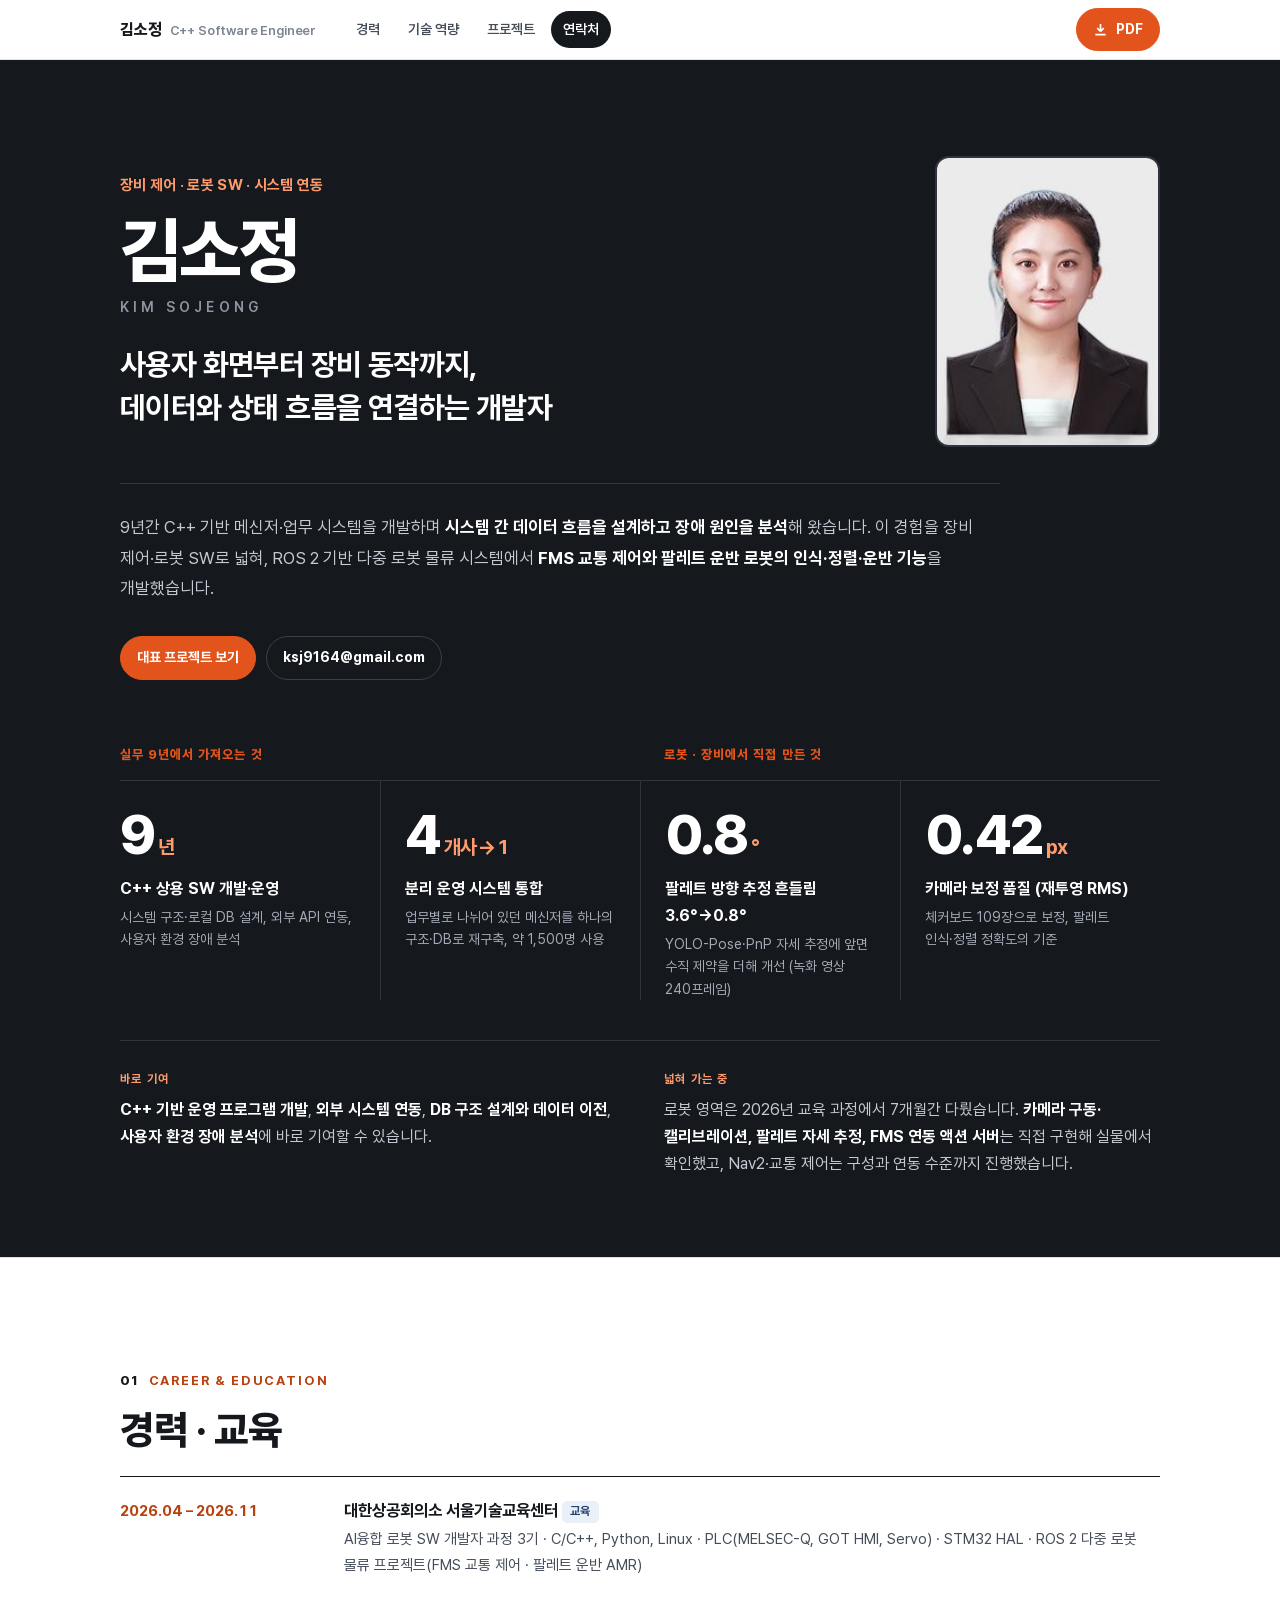
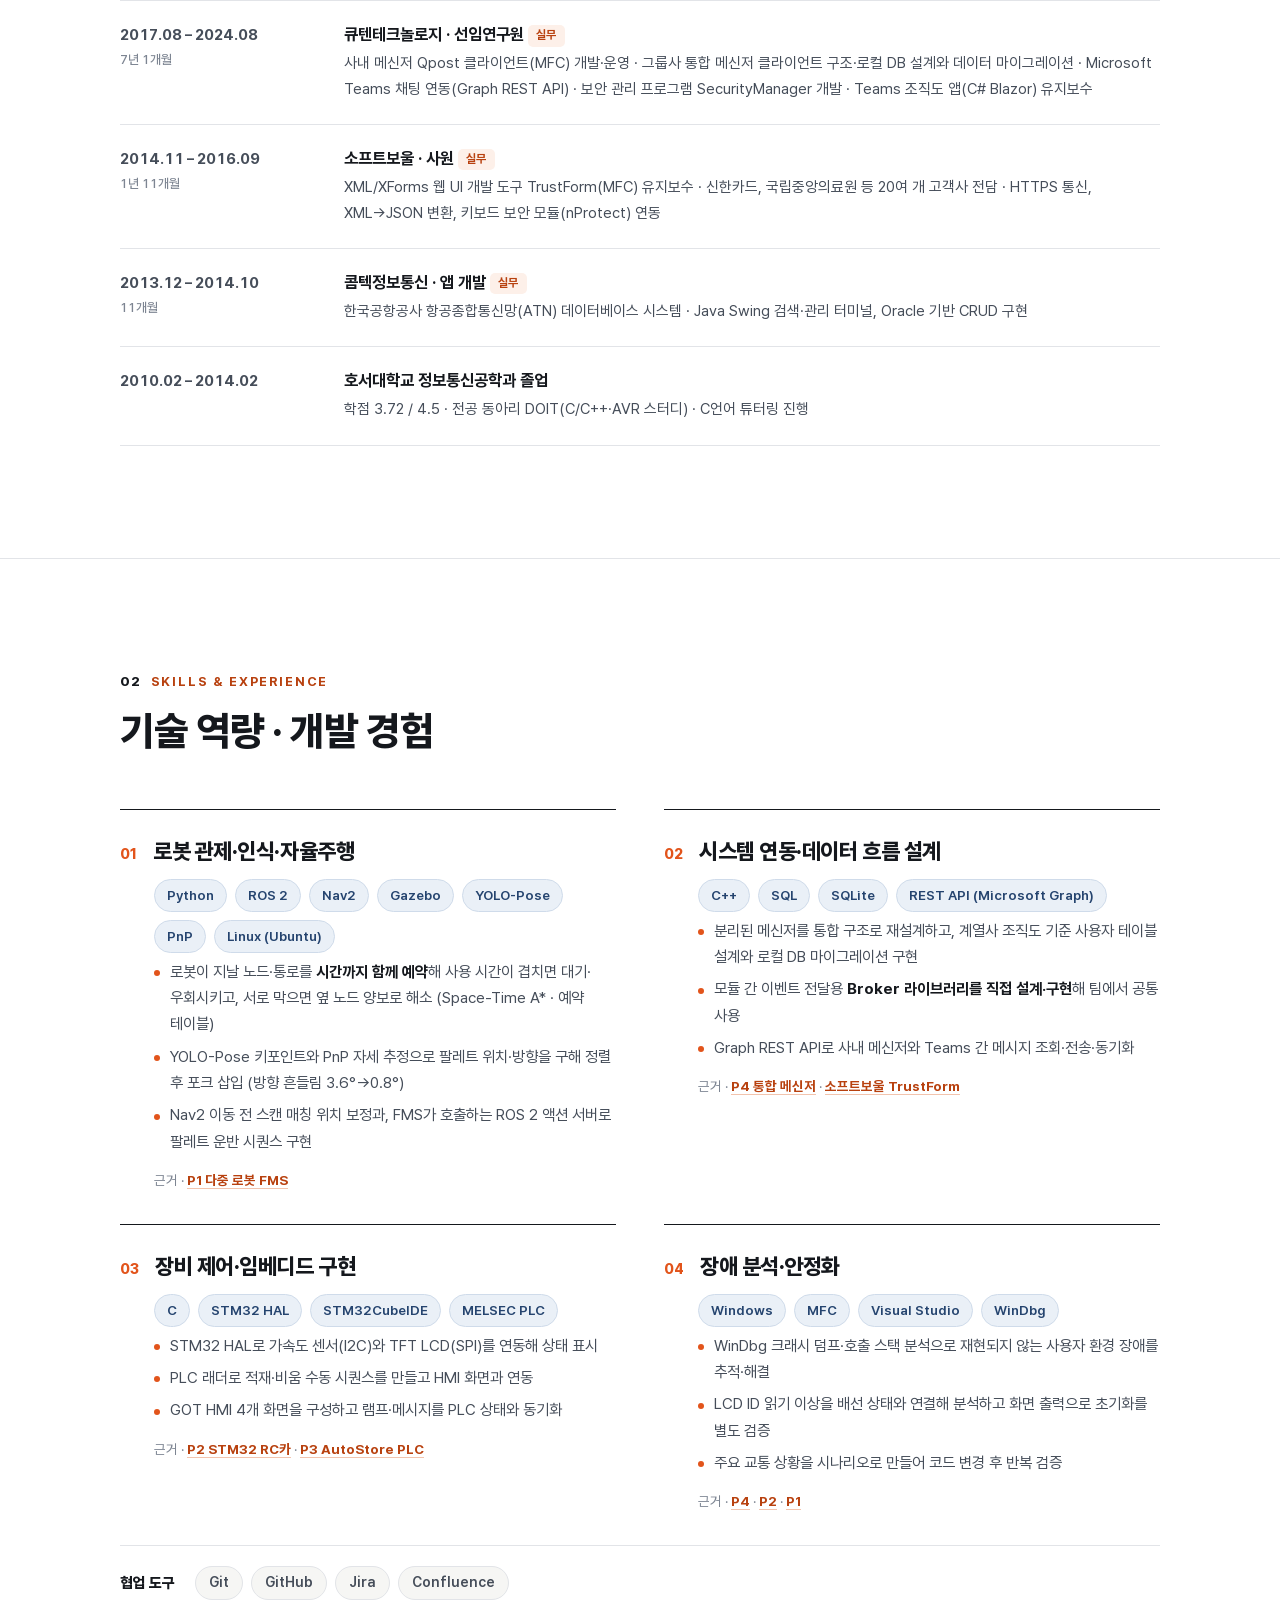
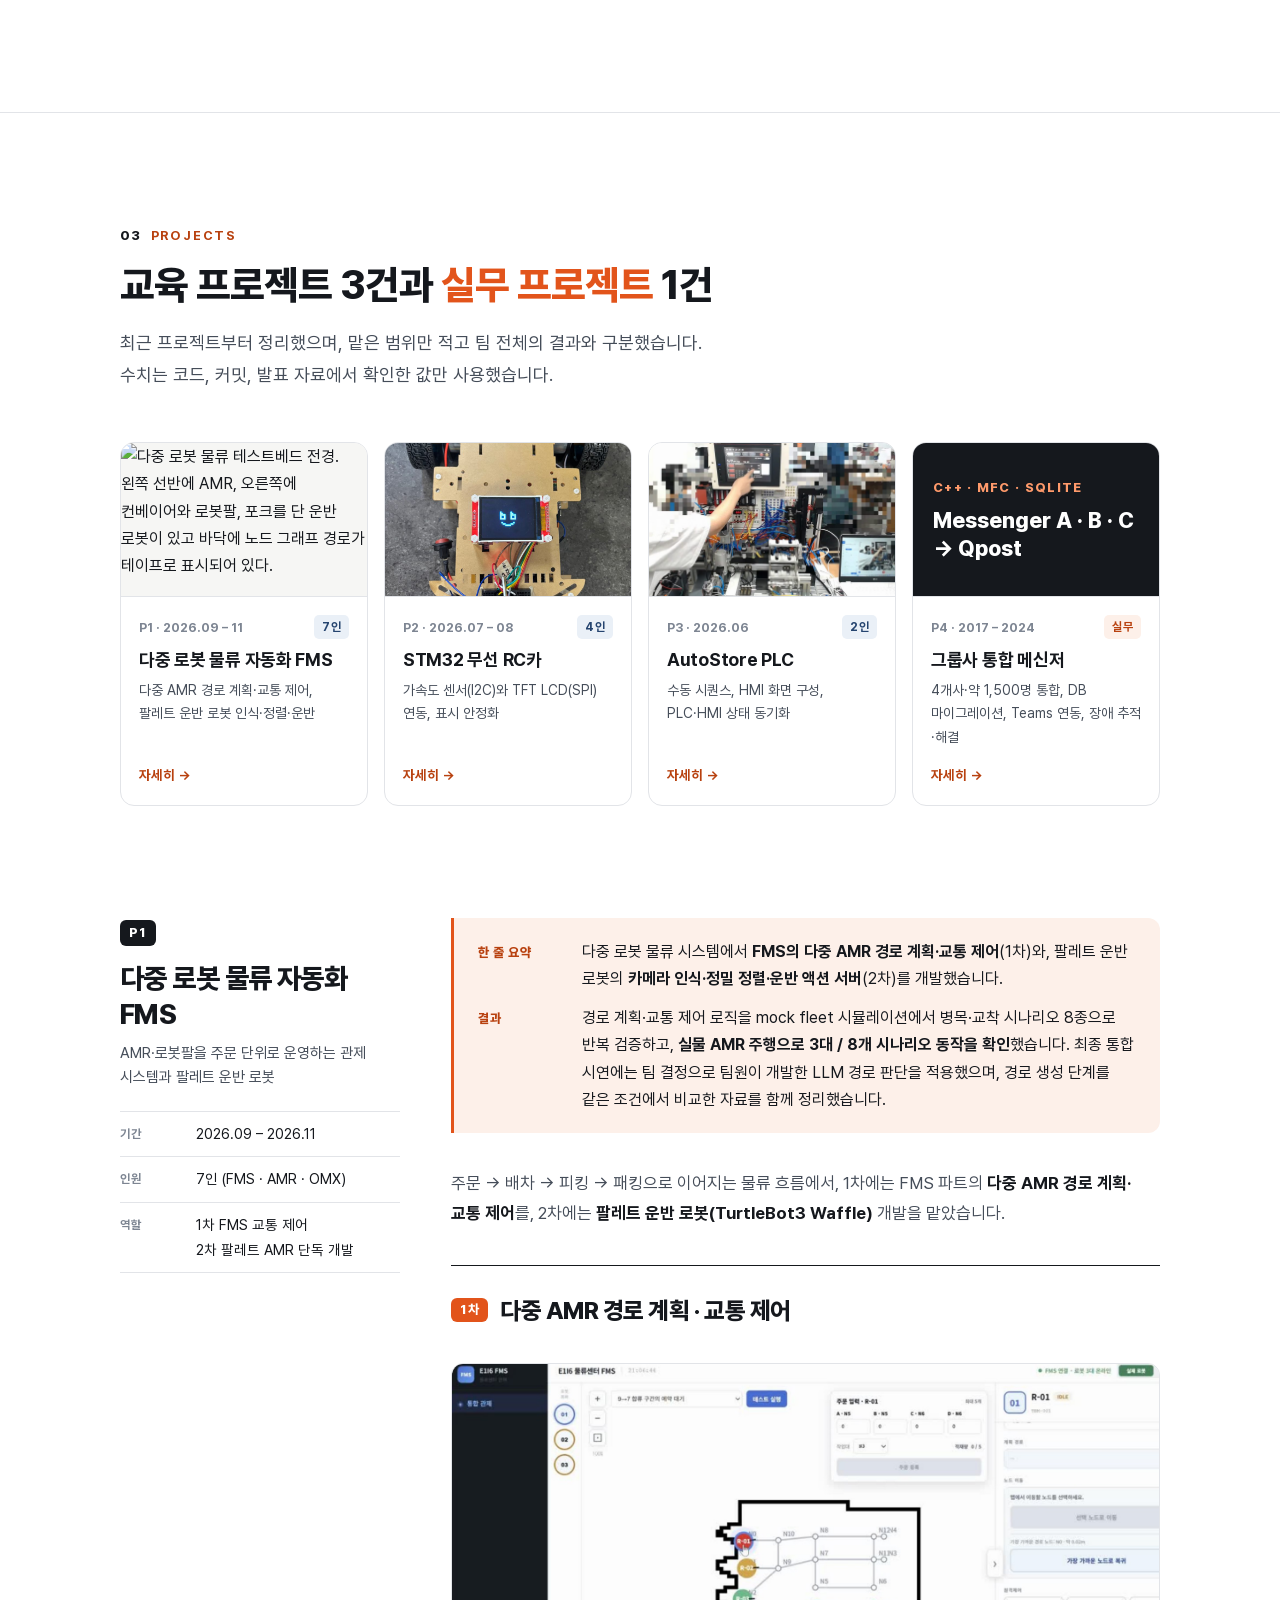
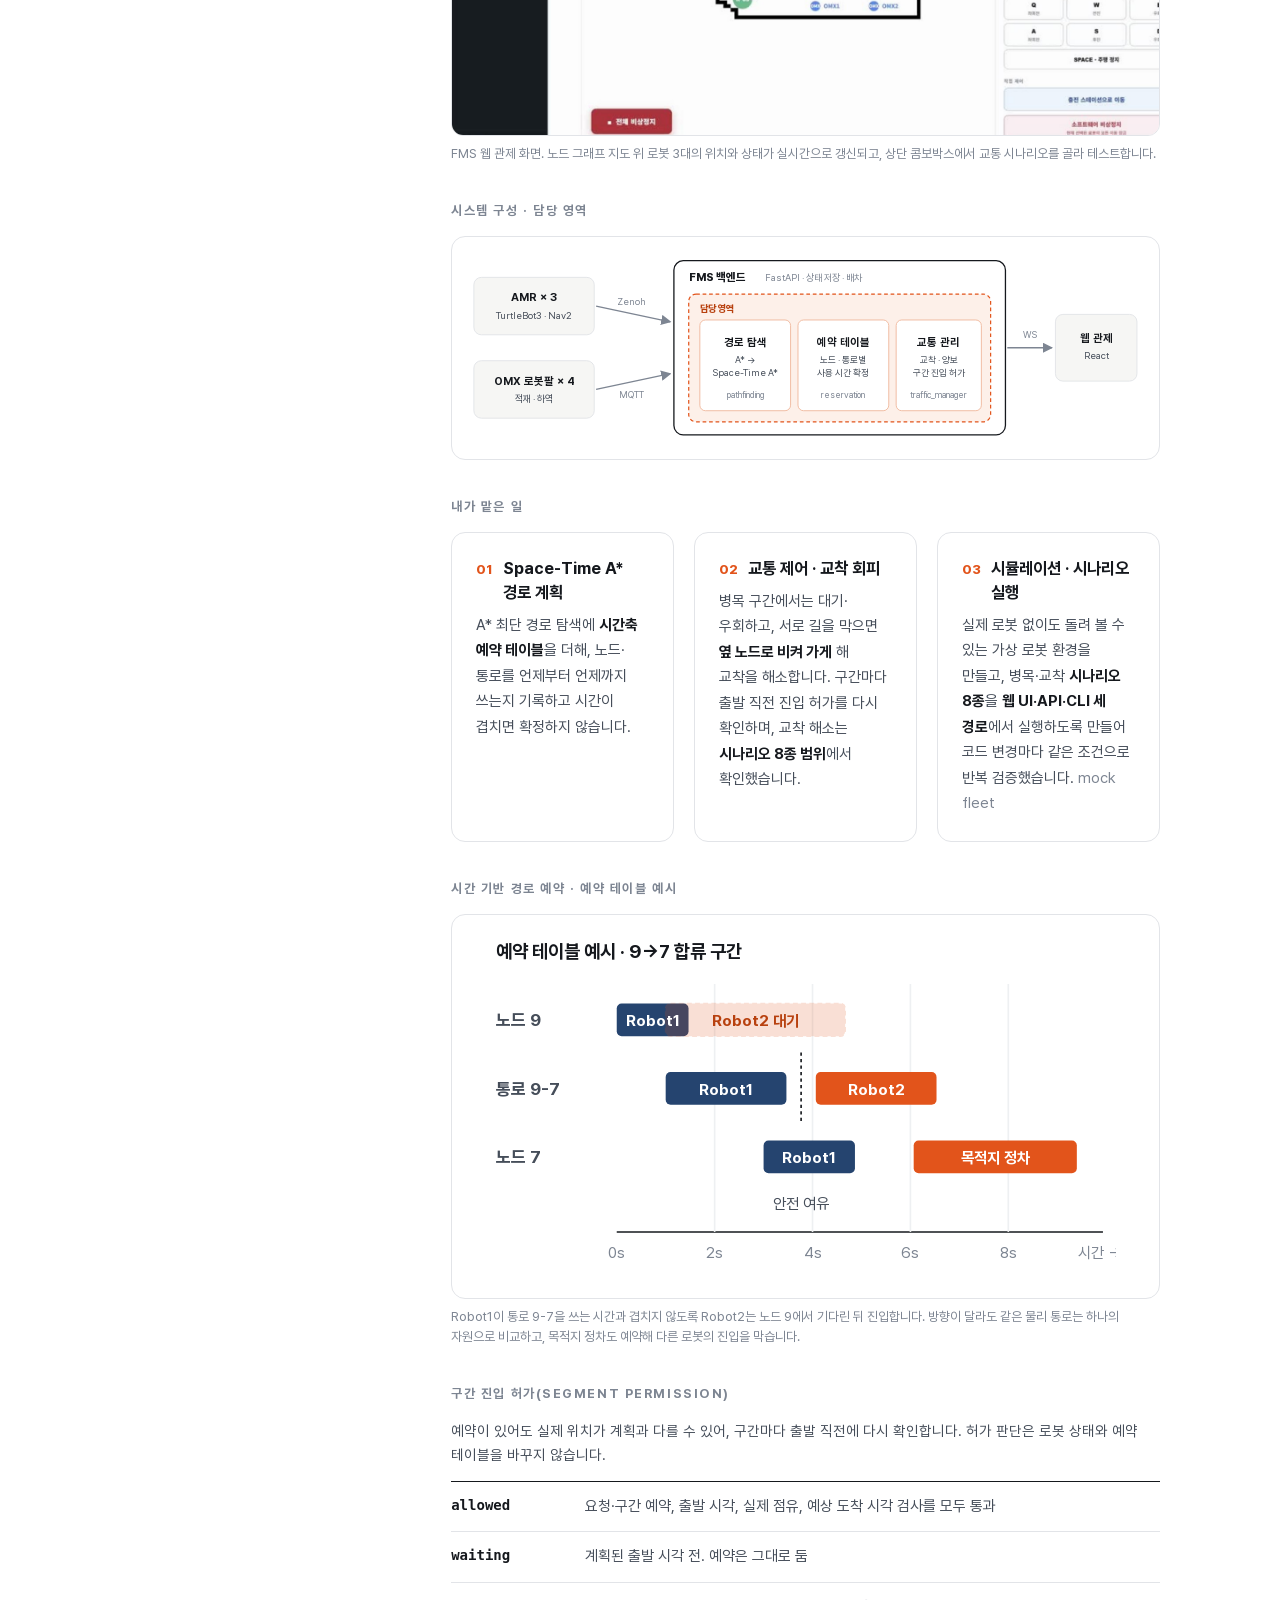
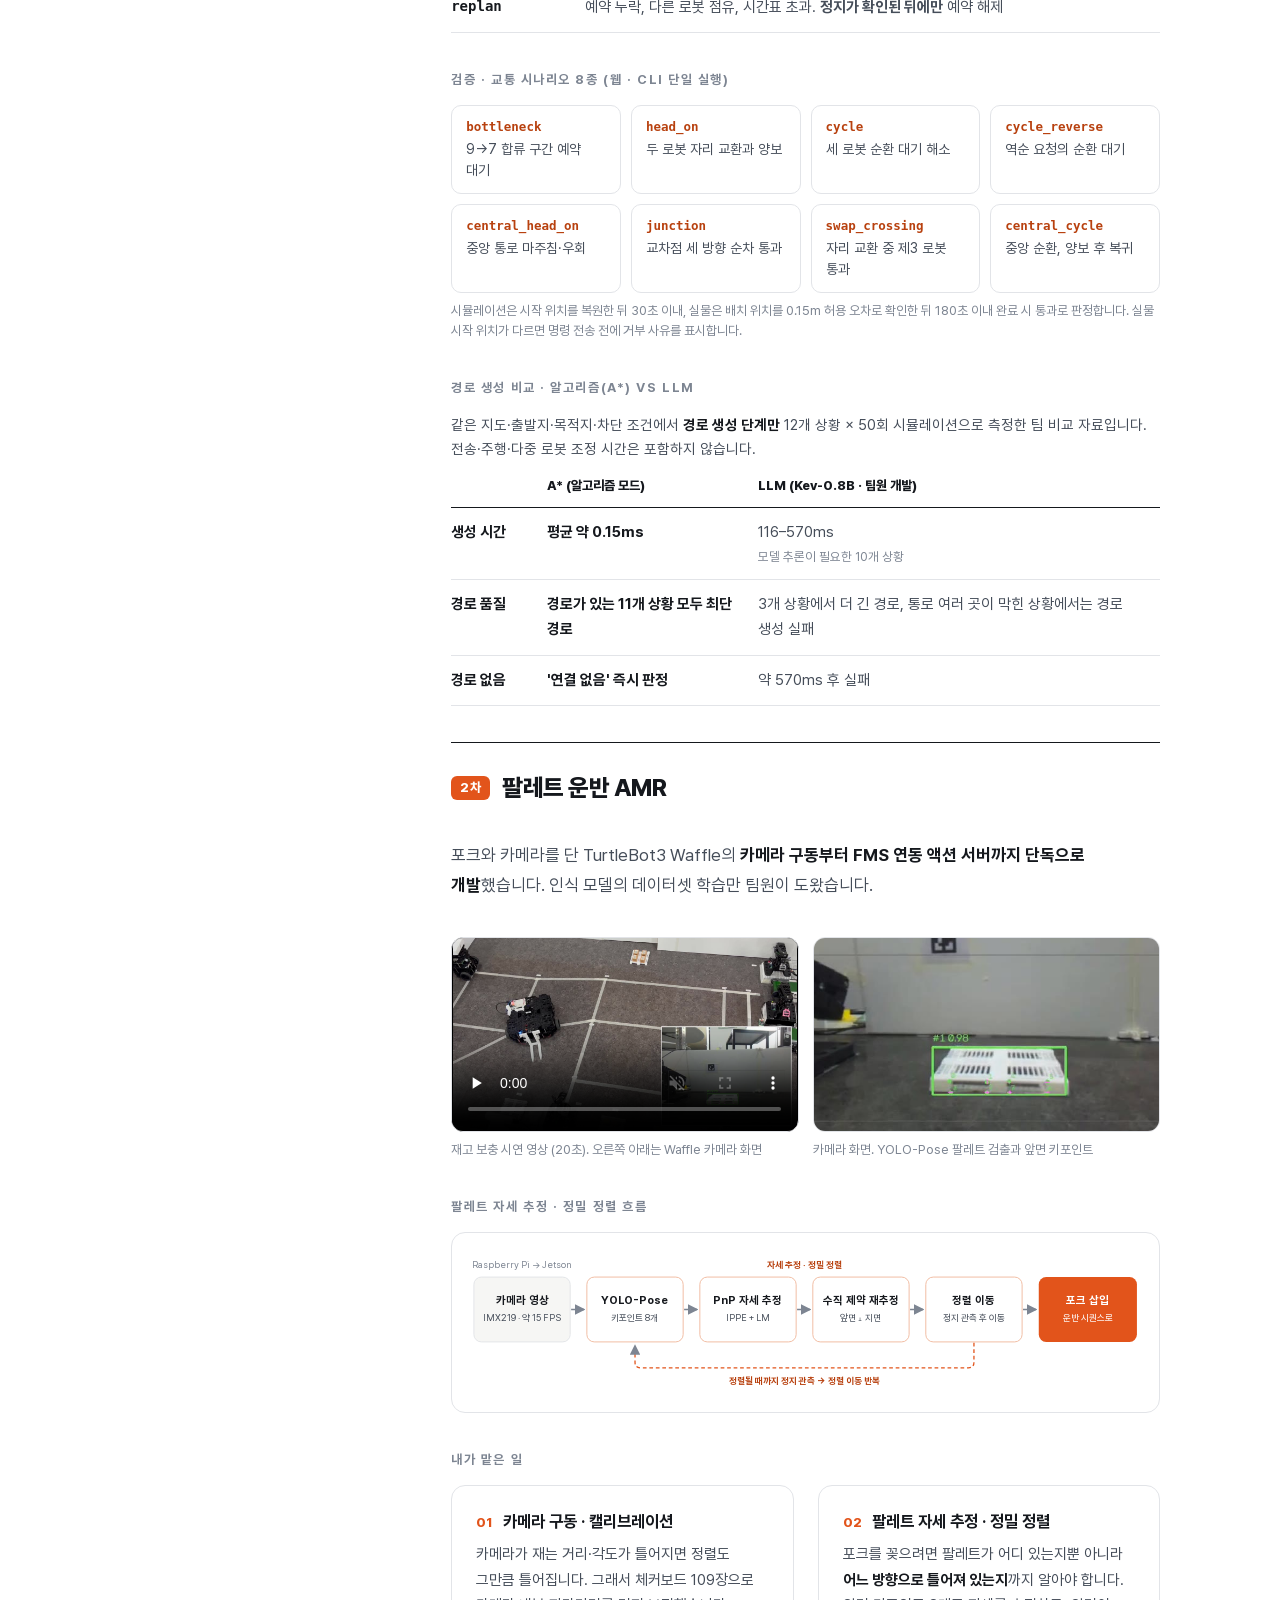
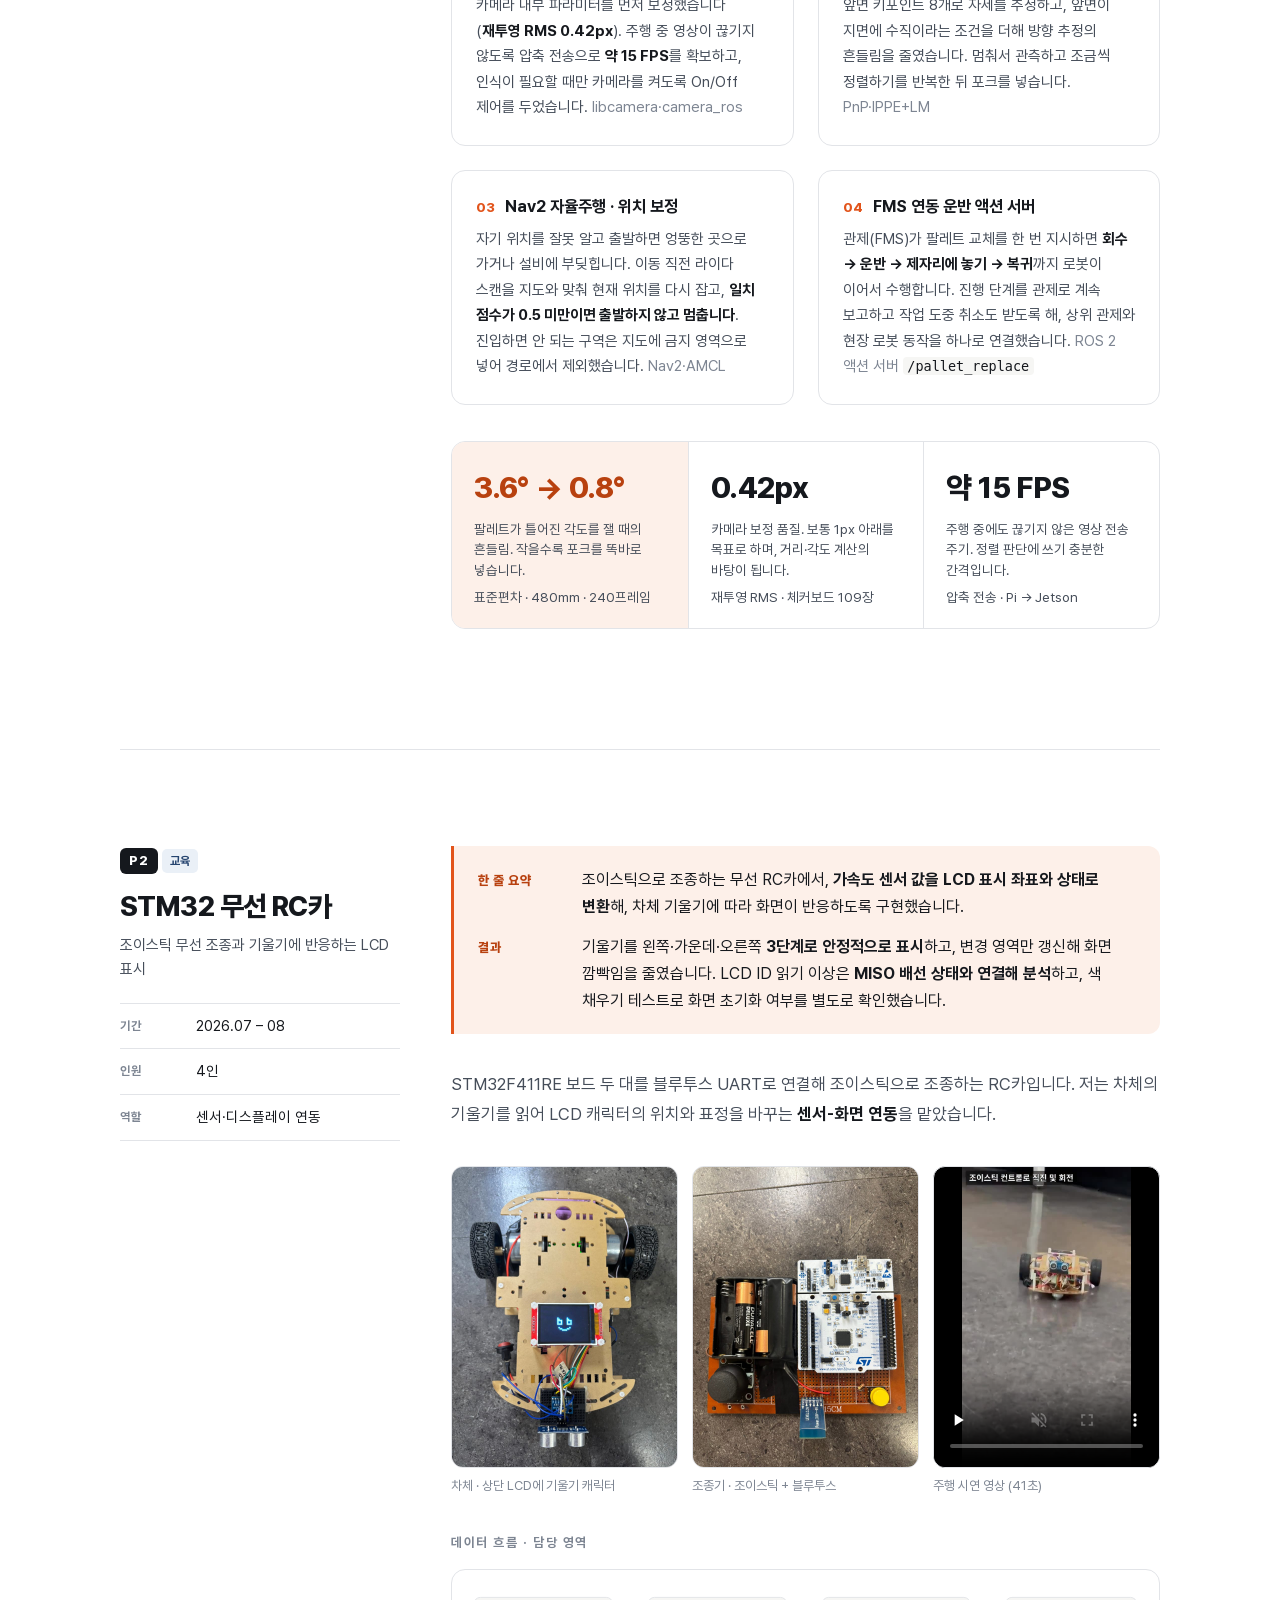
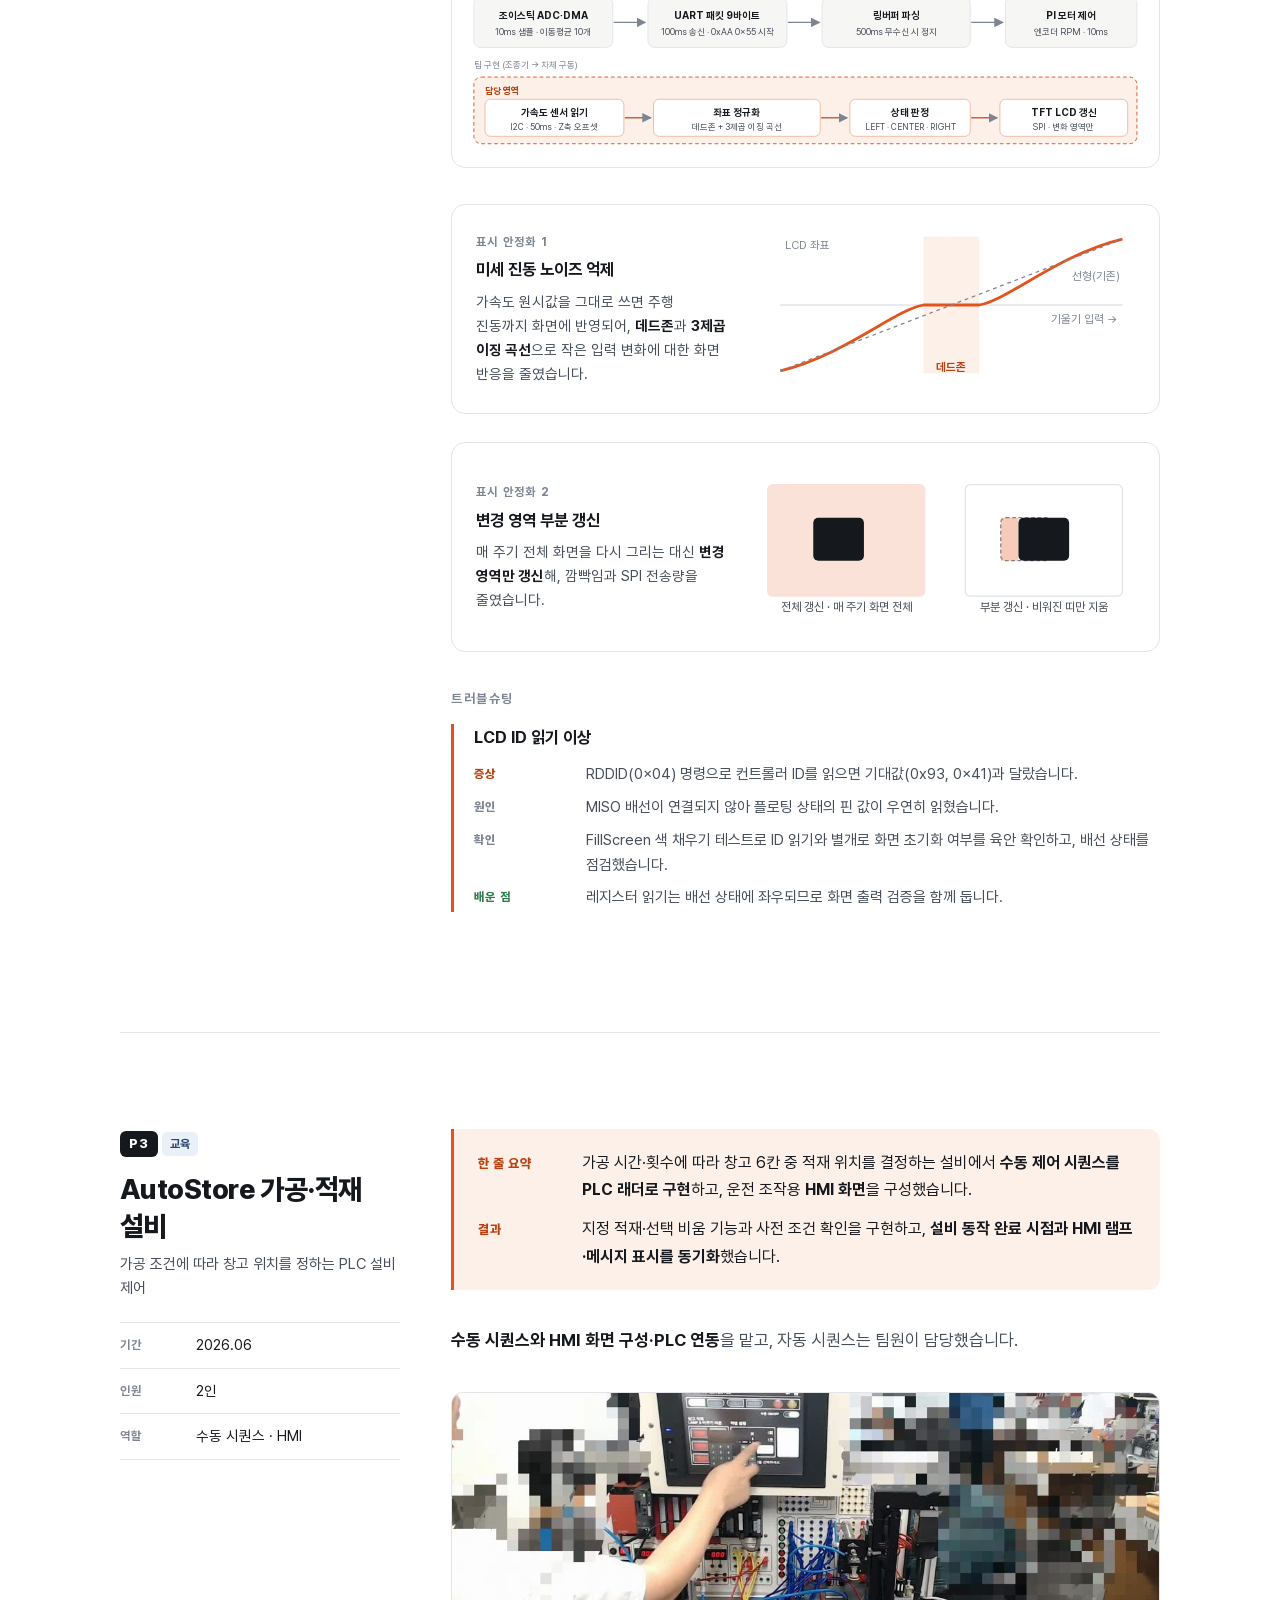
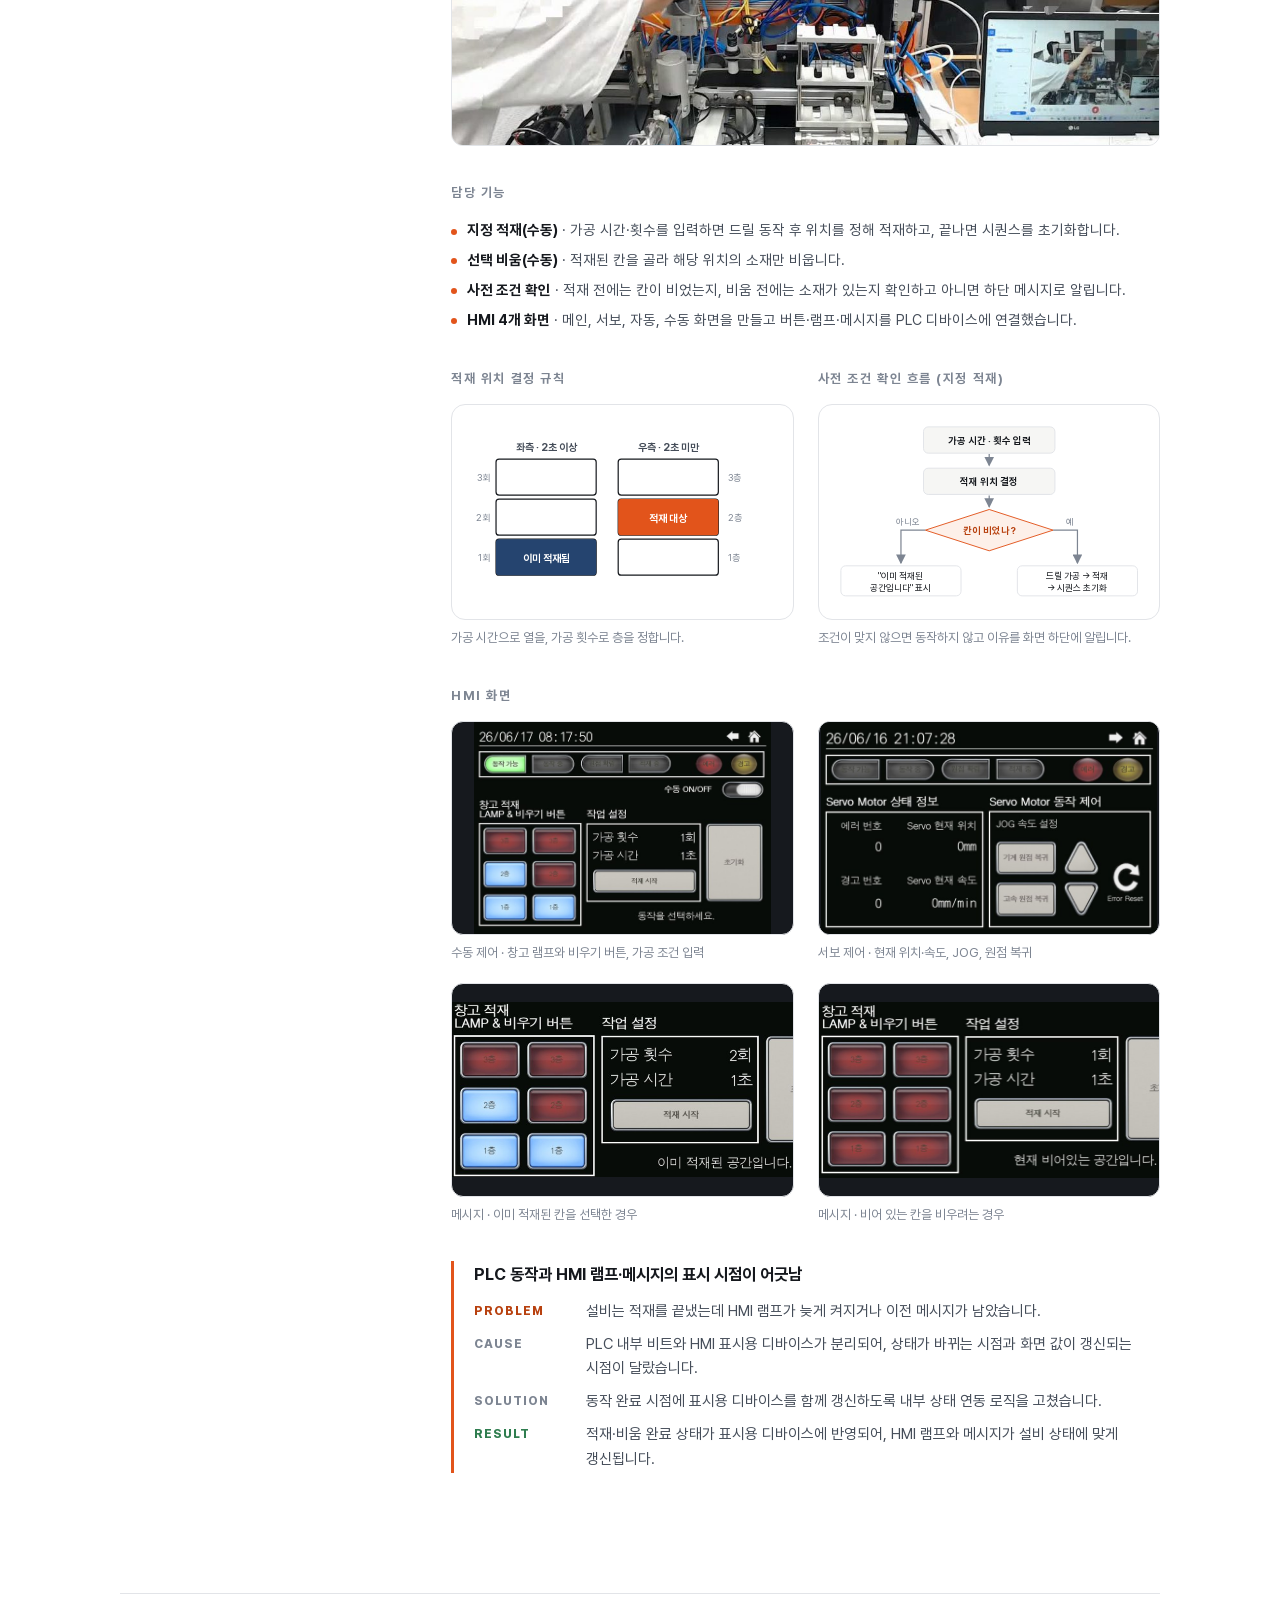
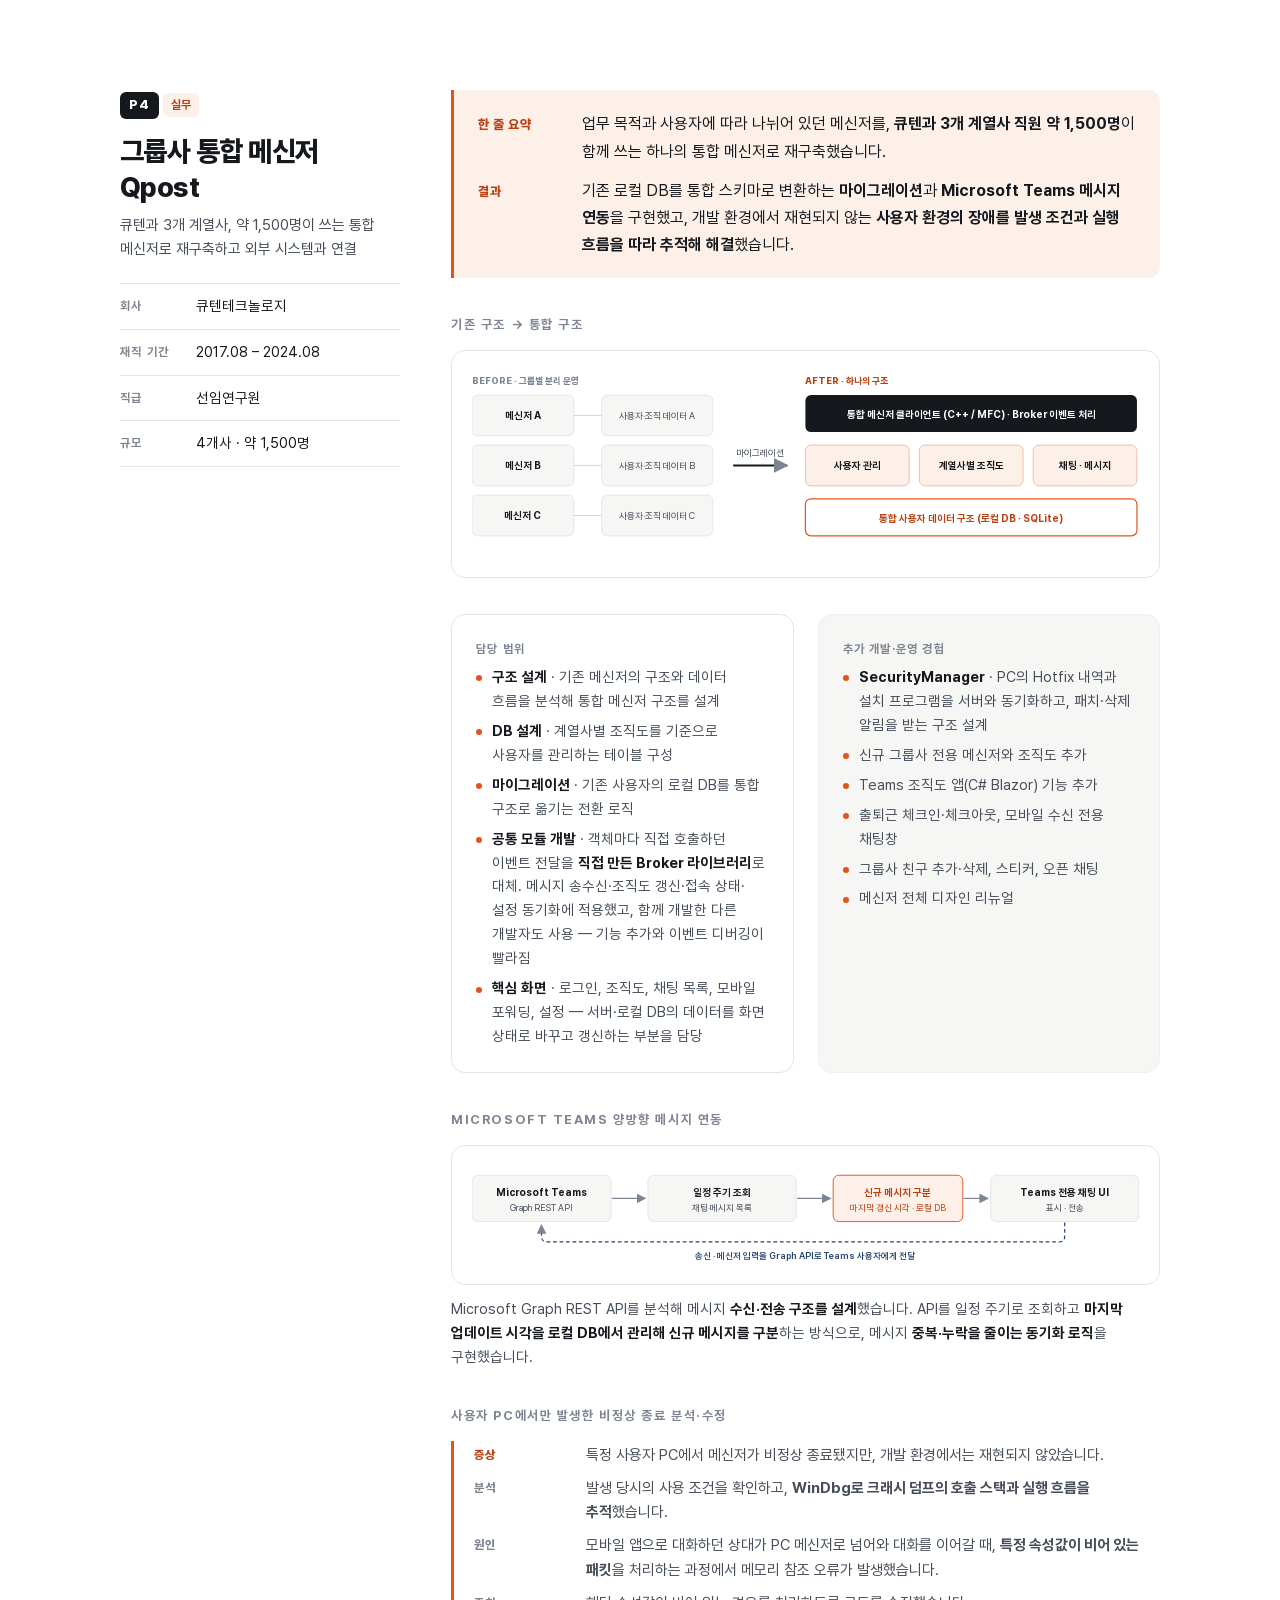
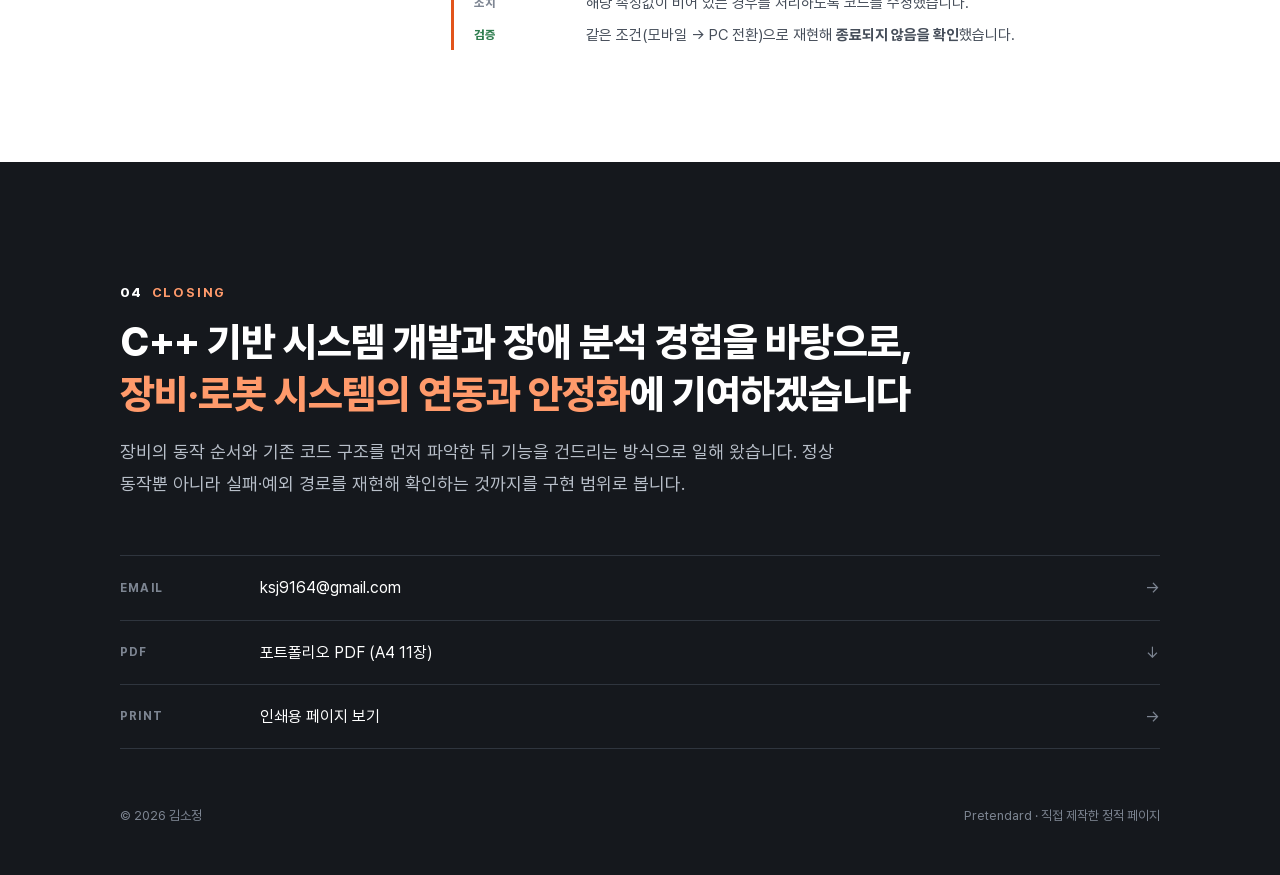
==== index.html @ 15d4276f "설명을 동작 중심으로 정리, 표지 대표 성과 2+2 재구성" ====
<!doctype html>
<html lang="ko">
<head>
<meta charset="utf-8">
<meta name="viewport" content="width=device-width,initial-scale=1">
<title>김소정 포트폴리오</title>
<meta name="description" content="김소정 | 장비 제어·로봇 SW 개발자 (다중 로봇 관제·장비 연동). C++ 실무 9년, ROS 2 다중 로봇 FMS 경로 예약·교착 해소.">
<meta name="author" content="김소정">
<meta property="og:title" content="김소정 · 로봇 SW 포트폴리오">
<meta property="og:description" content="C++ 실무 9년 · 다중 로봇 FMS 경로 예약·교착 해소 · STM32 · PLC">
<meta property="og:image" content="https://sojeong-grotto.github.io/assets/fms_ui.jpg">
<meta name="theme-color" content="#15181d">
<link rel="stylesheet" href="web.css?v=53cd6225">
<!-- 이 파일은 web.src.html에서 생성됩니다. 수정은 web.src.html에서 하고 ./build.sh를 실행하세요. -->
</head>
<body>
<a class="skip" href="#main">본문으로 건너뛰기</a>

<header class="nav">
  <div class="wrap">
    <a class="brand" href="#top">김소정<span>C++ Software Engineer</span></a>
    <nav class="menu" aria-label="섹션">
      <a href="#career">경력</a>
      <a href="#about">기술 역량</a>
      <a href="#projects">프로젝트</a>
      <a href="#contact">연락처</a>
    </nav>
    <a class="btn solid" href="김소정_로봇SW_포트폴리오.pdf" download>
      <svg viewBox="0 0 16 16" fill="none" stroke="currentColor" stroke-width="1.8" aria-hidden="true"><path d="M8 2v8m0 0L4.5 6.5M8 10l3.5-3.5M2.5 13.5h11"/></svg>PDF</a>
  </div>
</header>

<main id="main">
<!-- =============================== HERO =============================== -->
<section class="hero" id="top">
  <div class="wrap">
    <div class="top">
      <div>
        <div class="role">장비 제어 · 로봇 SW · 시스템 연동</div>
        <h1>김소정<small>KIM SOJEONG</small></h1>
        <p class="headline" style="color:#fff">사용자 화면부터 장비 동작까지,<br>데이터와 상태 흐름을 연결하는 개발자</p>
      </div>
      <div class="photo"><img src="assets/photo.jpg" alt="김소정 증명사진" width="225" height="291"></div>
    </div>
    <p class="summary">9년간 C++ 기반 메신저·업무 시스템을 개발하며 <b>시스템 간 데이터 흐름을 설계하고 장애 원인을 분석</b>해 왔습니다. 이 경험을 장비 제어·로봇 SW로 넓혀, ROS 2 기반 다중 로봇 물류 시스템에서 <b>FMS 교통 제어와 팔레트 운반 로봇의 인식·정렬·운반 기능</b>을 개발했습니다.</p>
    <div class="cta">
      <a class="btn solid" href="#p1">대표 프로젝트 보기</a>
      <a class="btn ghost" href="mailto:ksj9164@gmail.com">ksj9164@gmail.com</a>
    </div>

    <div class="kpi-groups">
      <div>실무 9년에서 가져오는 것</div>
      <div>로봇 · 장비에서 직접 만든 것</div>
    </div>
    <div class="kpis">
      <div class="kpi"><div class="n">9<span>년</span></div><div class="t">C++ 상용 SW 개발·운영</div><div class="d">시스템 구조·로컬 DB 설계, 외부 API 연동, 사용자 환경 장애 분석</div></div>
      <div class="kpi mid"><div class="n">4<span>개사 → 1</span></div><div class="t">분리 운영 시스템 통합</div><div class="d">업무별로 나뉘어 있던 메신저를 하나의 구조·DB로 재구축, 약 1,500명 사용</div></div>
      <div class="kpi"><div class="n">0.8<span>°</span></div><div class="t">팔레트 방향 추정 흔들림 3.6°→0.8°</div><div class="d">YOLO-Pose·PnP 자세 추정에 앞면 수직 제약을 더해 개선 (녹화 영상 240프레임)</div></div>
      <div class="kpi"><div class="n">0.42<span>px</span></div><div class="t">카메라 보정 품질 (재투영 RMS)</div><div class="d">체커보드 109장으로 보정, 팔레트 인식·정렬 정확도의 기준</div></div>
    </div>

    <div class="focus">
      <div><span class="label">바로 기여</span><p><b>C++ 기반 운영 프로그램 개발</b>, <b>외부 시스템 연동</b>, <b>DB 구조 설계와 데이터 이전</b>, <b>사용자 환경 장애 분석</b>에 바로 기여할 수 있습니다.</p></div>
      <div><span class="label">넓혀 가는 중</span><p>로봇 영역은 2026년 교육 과정에서 7개월간 다뤘습니다. <b>카메라 구동·캘리브레이션, 팔레트 자세 추정, FMS 연동 액션 서버</b>는 직접 구현해 실물에서 확인했고, Nav2·교통 제어는 구성과 연동 수준까지 진행했습니다.</p></div>
    </div>
  </div>
</section>

<!-- =============================== CAREER =============================== -->
<section class="sec" id="career">
  <div class="wrap">
    <div class="head" style="margin-bottom:8px">
      <div class="eyebrow"><b>01</b>Career &amp; Education</div>
      <h2 class="title">경력 · 교육</h2>
    </div>
        <div class="tl">
          <div class="item now"><div class="when">2026.04 – 2026.11</div><div class="what"><h4>대한상공회의소 서울기술교육센터 <span class="tag edu">교육</span></h4><p>AI융합 로봇 SW 개발자 과정 3기 · C/C++, Python, Linux · PLC(MELSEC-Q, GOT HMI, Servo) · STM32 HAL · ROS 2 다중 로봇 물류 프로젝트(FMS 교통 제어 · 팔레트 운반 AMR)</p></div></div>
          <div class="item"><div class="when">2017.08 – 2024.08<small>7년 1개월</small></div><div class="what"><h4>큐텐테크놀로지 · 선임연구원 <span class="tag work">실무</span></h4><p>사내 메신저 Qpost 클라이언트(MFC) 개발·운영 · 그룹사 통합 메신저 클라이언트 구조·로컬 DB 설계와 데이터 마이그레이션 · Microsoft Teams 채팅 연동(Graph REST API) · 보안 관리 프로그램 SecurityManager 개발 · Teams 조직도 앱(C# Blazor) 유지보수</p></div></div>
          <div class="item"><div class="when">2014.11 – 2016.09<small>1년 11개월</small></div><div class="what"><h4>소프트보울 · 사원 <span class="tag work">실무</span></h4><p>XML/XForms 웹 UI 개발 도구 TrustForm(MFC) 유지보수 · 신한카드, 국립중앙의료원 등 20여 개 고객사 전담 · HTTPS 통신, XML→JSON 변환, 키보드 보안 모듈(nProtect) 연동</p></div></div>
          <div class="item"><div class="when">2013.12 – 2014.10<small>11개월</small></div><div class="what"><h4>콤텍정보통신 · 앱 개발 <span class="tag work">실무</span></h4><p>한국공항공사 항공종합통신망(ATN) 데이터베이스 시스템 · Java Swing 검색·관리 터미널, Oracle 기반 CRUD 구현</p></div></div>
          <div class="item"><div class="when">2010.02 – 2014.02</div><div class="what"><h4>호서대학교 정보통신공학과 졸업</h4><p>학점 3.72 / 4.5 · 전공 동아리 DOIT(C/C++·AVR 스터디) · C언어 튜터링 진행</p></div></div>
        </div>
  </div>
</section>

<!-- =============================== ABOUT =============================== -->
<section class="sec" id="about">
  <div class="wrap">
    <div class="head">
      <div class="eyebrow"><b>02</b>Skills &amp; Experience</div>
      <h2 class="title">기술 역량 · 개발 경험</h2>
    </div>
    <div class="cx">
      <div class="cxb">
        <div class="cxh"><span class="cxn">01</span><h3>로봇 관제·인식·자율주행</h3></div>
        <div class="cxk"><span>Python</span><span>ROS 2</span><span>Nav2</span><span>Gazebo</span><span>YOLO-Pose</span><span>PnP</span><span>Linux (Ubuntu)</span></div>
        <ul class="dots"><li>로봇이 지날 노드·통로를 <b>시간까지 함께 예약</b>해 사용 시간이 겹치면 대기·우회시키고, 서로 막으면 옆 노드 양보로 해소 (Space-Time A* · 예약 테이블)</li><li>YOLO-Pose 키포인트와 PnP 자세 추정으로 팔레트 위치·방향을 구해 정렬 후 포크 삽입 (방향 흔들림 3.6°→0.8°)</li><li>Nav2 이동 전 스캔 매칭 위치 보정과, FMS가 호출하는 ROS 2 액션 서버로 팔레트 운반 시퀀스 구현</li></ul>
        <div class="cxe">근거 · <a href="#p1">P1 다중 로봇 FMS</a></div>
      </div>
      <div class="cxb">
        <div class="cxh"><span class="cxn">02</span><h3>시스템 연동·데이터 흐름 설계</h3></div>
        <div class="cxk"><span>C++</span><span>SQL</span><span>SQLite</span><span>REST API (Microsoft Graph)</span></div>
        <ul class="dots"><li>분리된 메신저를 통합 구조로 재설계하고, 계열사 조직도 기준 사용자 테이블 설계와 로컬 DB 마이그레이션 구현</li><li>모듈 간 이벤트 전달용 <b>Broker 라이브러리를 직접 설계·구현</b>해 팀에서 공통 사용</li><li>Graph REST API로 사내 메신저와 Teams 간 메시지 조회·전송·동기화</li></ul>
        <div class="cxe">근거 · <a href="#p4">P4 통합 메신저</a> · <a href="#career">소프트보울 TrustForm</a></div>
      </div>
      <div class="cxb">
        <div class="cxh"><span class="cxn">03</span><h3>장비 제어·임베디드 구현</h3></div>
        <div class="cxk"><span>C</span><span>STM32 HAL</span><span>STM32CubeIDE</span><span>MELSEC PLC</span></div>
        <ul class="dots"><li>STM32 HAL로 가속도 센서(I2C)와 TFT LCD(SPI)를 연동해 상태 표시</li><li>PLC 래더로 적재·비움 수동 시퀀스를 만들고 HMI 화면과 연동</li><li>GOT HMI 4개 화면을 구성하고 램프·메시지를 PLC 상태와 동기화</li></ul>
        <div class="cxe">근거 · <a href="#p2">P2 STM32 RC카</a> · <a href="#p3">P3 AutoStore PLC</a></div>
      </div>
      <div class="cxb">
        <div class="cxh"><span class="cxn">04</span><h3>장애 분석·안정화</h3></div>
        <div class="cxk"><span>Windows</span><span>MFC</span><span>Visual Studio</span><span>WinDbg</span></div>
        <ul class="dots"><li>WinDbg 크래시 덤프·호출 스택 분석으로 재현되지 않는 사용자 환경 장애를 추적·해결</li><li>LCD ID 읽기 이상을 배선 상태와 연결해 분석하고 화면 출력으로 초기화를 별도 검증</li><li>주요 교통 상황을 시나리오로 만들어 코드 변경 후 반복 검증</li></ul>
        <div class="cxe">근거 · <a href="#p4">P4</a> · <a href="#p2">P2</a> · <a href="#p1">P1</a></div>
      </div>
    </div>
    <div class="cxc"><span class="cxl">협업 도구</span><span>Git</span><i>/</i><span>GitHub</span><i>/</i><span>Jira</span><i>/</i><span>Confluence</span></div>
  </div>
</section>

<!-- =============================== PROJECTS =============================== -->
<section class="sec" id="projects">
  <div class="wrap">
    <div class="head">
      <div class="eyebrow"><b>03</b>Projects</div>
      <h2 class="title">교육 프로젝트 3건과 <em>실무 프로젝트</em> 1건</h2>
      <p class="lead" style="max-width:none">최근 프로젝트부터 정리했으며, 맡은 범위만 적고 팀 전체의 결과와 구분했습니다.<br class="br-d"> 수치는 코드, 커밋, 발표 자료에서 확인한 값만 사용했습니다.</p>
    </div>

    <div class="pcards">
      <a class="pcard" href="#p1"><div class="thumb"><img src="assets/p1_testbed.jpg" alt="다중 로봇 물류 테스트베드 전경. 왼쪽 선반에 AMR, 오른쪽에 컨베이어와 로봇팔, 포크를 단 운반 로봇이 있고 바닥에 노드 그래프 경로가 테이프로 표시되어 있다." loading="lazy"></div>
        <div class="body"><div class="pg"><span>P1 · 2026.09 – 11</span><span class="tag edu">7인</span></div><h3>다중 로봇 물류 자동화 FMS</h3><p>다중 AMR 경로 계획·교통 제어, 팔레트 운반 로봇 인식·정렬·운반</p><span class="go">자세히 →</span></div></a>
      <a class="pcard" href="#p2"><div class="thumb"><img src="assets/rc_car.jpg" alt="" style="object-position:center 55%" loading="lazy"></div>
        <div class="body"><div class="pg"><span>P2 · 2026.07 – 08</span><span class="tag edu">4인</span></div><h3>STM32 무선 RC카</h3><p>가속도 센서(I2C)와 TFT LCD(SPI) 연동, 표시 안정화</p><span class="go">자세히 →</span></div></a>
      <a class="pcard" href="#p3"><div class="thumb"><img src="assets/plc_rig.jpg" alt="" loading="lazy"></div>
        <div class="body"><div class="pg"><span>P3 · 2026.06</span><span class="tag edu">2인</span></div><h3>AutoStore PLC</h3><p>수동 시퀀스, HMI 화면 구성, PLC·HMI 상태 동기화</p><span class="go">자세히 →</span></div></a>
      <a class="pcard" href="#p4"><div class="thumb" style="background:var(--night);display:flex;flex-direction:column;justify-content:center;padding:20px;gap:8px">
          <span style="color:#ff9a6b;font-weight:800;font-size:13px;letter-spacing:.1em">C++ · MFC · SQLITE</span>
          <span style="color:#fff;font-weight:800;font-size:22px;line-height:1.25">Messenger A · B · C<br>→ Qpost</span></div>
        <div class="body"><div class="pg"><span>P4 · 2017 – 2024</span><span class="tag work">실무</span></div><h3>그룹사 통합 메신저</h3><p>4개사·약 1,500명 통합, DB 마이그레이션, Teams 연동, 장애 추적·해결</p><span class="go">자세히 →</span></div></a>
    </div>

    <!-- ---------- P1 ---------- -->
    <article class="project" id="p1" style="margin-top:clamp(72px,10vw,112px)">
      <aside class="aside">
        <span class="pno">P1</span>
        <h3>다중 로봇 물류 자동화 FMS</h3>
        <p class="sub">AMR·로봇팔을 주문 단위로 운영하는 관제 시스템과 팔레트 운반 로봇</p>
        <div class="meta">
          <div><span class="label">기간</span><span>2026.09 – 2026.11</span></div>
          <div><span class="label">인원</span><span>7인 (FMS · AMR · OMX)</span></div>
          <div><span class="label">역할</span><span>1차 FMS 교통 제어<br>2차 팔레트 AMR 단독 개발</span></div>
        </div>
      </aside>
      <div class="content">
        <div class="tldr">
          <div><span class="tl-l">한 줄 요약</span><p>다중 로봇 물류 시스템에서 <b>FMS의 다중 AMR 경로 계획·교통 제어</b>(1차)와, 팔레트 운반 로봇의 <b>카메라 인식·정밀 정렬·운반 액션 서버</b>(2차)를 개발했습니다.</p></div>
          <div><span class="tl-l">결과</span><p>경로 계획·교통 제어 로직을 mock fleet 시뮬레이션에서 병목·교착 시나리오 8종으로 반복 검증하고, <b>실물 AMR 주행으로 3대 / 8개 시나리오 동작을 확인</b>했습니다. 최종 통합 시연에는 팀 결정으로 팀원이 개발한 LLM 경로 판단을 적용했으며, 경로 생성 단계를 같은 조건에서 비교한 자료를 함께 정리했습니다.</p></div>
        </div>
        <p class="intro">주문 → 배차 → 피킹 → 패킹으로 이어지는 물류 흐름에서, 1차에는 FMS 파트의 <b>다중 AMR 경로 계획·교통 제어</b>를, 2차에는 <b>팔레트 운반 로봇(TurtleBot3 Waffle)</b> 개발을 맡았습니다.</p>

        <h3 class="phase"><span>1차</span>다중 AMR 경로 계획 · 교통 제어</h3>
        <figure>
          <a class="shot" href="assets/fms_ui.jpg" target="_blank" rel="noopener"><img src="assets/fms_ui.jpg" alt="FMS 웹 관제 화면: 노드 그래프 지도 위 로봇 3대와 주문 입력, 시나리오 실행 UI" loading="lazy"></a>
          <figcaption class="cap">FMS 웹 관제 화면. 노드 그래프 지도 위 로봇 3대의 위치와 상태가 실시간으로 갱신되고, 상단 콤보박스에서 교통 시나리오를 골라 테스트합니다.</figcaption>
        </figure>
        <div>
          <div class="blocktitle">시스템 구성 · 담당 영역</div>
          <div class="diagram scroll-x"><svg data-name="p1-arch" viewBox="0 0 720 196" width="100%" role="img" aria-label="AMR은 Zenoh, 로봇팔은 MQTT로 FMS 백엔드에 연결되고, 웹 UI와는 WebSocket으로 연결된다. 담당 영역은 경로 탐색, 예약 테이블, 교통 관리 모듈이다.">
    <defs><marker id="ar" markerWidth="8" markerHeight="8" refX="7" refY="4" orient="auto"><path d="M0,0 L8,4 L0,8 z" fill="#7d8592"/></marker></defs>
    <g font-size="12">
      <rect x="2" y="22" width="130" height="62" rx="8" fill="#f6f6f4" stroke="#e2e4e8"/>
      <text x="67" y="48" text-anchor="middle" font-weight="700" fill="#15181d">AMR × 3</text>
      <text x="67" y="67" text-anchor="middle" font-size="10.5" fill="#454d59">TurtleBot3 · Nav2</text>
      <rect x="2" y="112" width="130" height="62" rx="8" fill="#f6f6f4" stroke="#e2e4e8"/>
      <text x="67" y="138" text-anchor="middle" font-weight="700" fill="#15181d">OMX 로봇팔 × 4</text>
      <text x="67" y="157" text-anchor="middle" font-size="10.5" fill="#454d59">적재 · 하역</text>
      <line x1="134" y1="53" x2="214" y2="70" stroke="#7d8592" stroke-width="1.4" marker-end="url(#ar)"/>
      <text x="172" y="52" text-anchor="middle" font-size="10" fill="#7d8592">Zenoh</text>
      <line x1="134" y1="143" x2="214" y2="126" stroke="#7d8592" stroke-width="1.4" marker-end="url(#ar)"/>
      <text x="172" y="152" text-anchor="middle" font-size="10" fill="#7d8592">MQTT</text>

      <rect x="218" y="4" width="358" height="188" rx="10" fill="#fff" stroke="#15181d" stroke-width="1.4"/>
      <text x="234" y="26" font-weight="800" fill="#15181d">FMS 백엔드</text>
      <text x="316" y="26" font-size="10.5" fill="#7d8592">FastAPI · 상태 저장 · 배차</text>
      <rect x="234" y="40" width="326" height="138" rx="8" fill="#fdf0e9" stroke="#e2541b" stroke-width="1.3" stroke-dasharray="4 3"/>
      <text x="246" y="59" font-size="10.5" font-weight="800" fill="#b8410f">담당 영역</text>
      <rect x="246" y="68" width="98" height="98" rx="6" fill="#fff" stroke="#f0b99e"/>
      <text x="295" y="96" text-anchor="middle" font-weight="700" fill="#15181d">경로 탐색</text>
      <text x="295" y="114" text-anchor="middle" font-size="10" fill="#454d59">A* →</text>
      <text x="295" y="128" text-anchor="middle" font-size="10" fill="#454d59">Space-Time A*</text>
      <text x="295" y="152" text-anchor="middle" font-size="9.5" fill="#7d8592">pathfinding</text>
      <rect x="352" y="68" width="98" height="98" rx="6" fill="#fff" stroke="#f0b99e"/>
      <text x="401" y="96" text-anchor="middle" font-weight="700" fill="#15181d">예약 테이블</text>
      <text x="401" y="114" text-anchor="middle" font-size="10" fill="#454d59">노드 · 통로별</text>
      <text x="401" y="128" text-anchor="middle" font-size="10" fill="#454d59">사용 시간 확정</text>
      <text x="401" y="152" text-anchor="middle" font-size="9.5" fill="#7d8592">reservation</text>
      <rect x="458" y="68" width="92" height="98" rx="6" fill="#fff" stroke="#f0b99e"/>
      <text x="504" y="96" text-anchor="middle" font-weight="700" fill="#15181d">교통 관리</text>
      <text x="504" y="114" text-anchor="middle" font-size="10" fill="#454d59">교착 · 양보</text>
      <text x="504" y="128" text-anchor="middle" font-size="10" fill="#454d59">구간 진입 허가</text>
      <text x="504" y="152" text-anchor="middle" font-size="9.5" fill="#7d8592">traffic_manager</text>

      <line x1="578" y1="98" x2="626" y2="98" stroke="#7d8592" stroke-width="1.4" marker-end="url(#ar)"/>
      <text x="602" y="88" text-anchor="middle" font-size="10" fill="#7d8592">WS</text>
      <rect x="630" y="62" width="88" height="72" rx="8" fill="#f6f6f4" stroke="#e2e4e8"/>
      <text x="674" y="92" text-anchor="middle" font-weight="700" fill="#15181d">웹 관제</text>
      <text x="674" y="110" text-anchor="middle" font-size="10.5" fill="#454d59">React</text>
    </g>
  </svg></div>
        </div>
        <div>
          <div class="blocktitle">내가 맡은 일</div>
          <div class="g3 roles">
            <div class="box"><h4><span>01</span>Space-Time A* 경로 계획</h4><p>A* 최단 경로 탐색에 <b>시간축 예약 테이블</b>을 더해, 노드·통로를 언제부터 언제까지 쓰는지 기록하고 시간이 겹치면 확정하지 않습니다.</p></div>
            <div class="box"><h4><span>02</span>교통 제어 · 교착 회피</h4><p>병목 구간에서는 대기·우회하고, 서로 길을 막으면 <b>옆 노드로 비켜 가게</b> 해 교착을 해소합니다. 구간마다 출발 직전 진입 허가를 다시 확인하며, 교착 해소는 <b>시나리오 8종 범위</b>에서 확인했습니다.</p></div>
            <div class="box"><h4><span>03</span>시뮬레이션 · 시나리오 실행</h4><p>실제 로봇 없이도 돌려 볼 수 있는 가상 로봇 환경을 만들고, 병목·교착 <b>시나리오 8종</b>을 <b>웹 UI·API·CLI 세 경로</b>에서 실행하도록 만들어 코드 변경마다 같은 조건으로 반복 검증했습니다. <span class="muted">mock fleet</span></p></div>
          </div>
        </div>
        <figure>
            <div class="blocktitle">시간 기반 경로 예약 · 예약 테이블 예시</div>
            <div class="diagram narrow"><svg data-name="p1-timeline" viewBox="0 0 380 210" width="100%" role="img" aria-label="예약 테이블 예시. Robot1이 통로 9-7을 먼저 예약하고, Robot2는 겹치는 시간을 피해 노드 9에서 기다린 뒤 통과한다.">
        <g font-size="11">
          <text x="0" y="14" font-weight="700" fill="#15181d" font-size="11.5">예약 테이블 예시 · 9→7 합류 구간</text>
          <line x1="74" y1="182" x2="372" y2="182" stroke="#15181d" stroke-width="1"/>
          <g fill="#7d8592" font-size="9.5" text-anchor="middle">
            <text x="74" y="198">0s</text><text x="134" y="198">2s</text><text x="194" y="198">4s</text><text x="254" y="198">6s</text><text x="314" y="198">8s</text><text x="370" y="198">시간 →</text>
          </g>
          <g stroke="#eef0f2"><line x1="134" y1="30" x2="134" y2="182"/><line x1="194" y1="30" x2="194" y2="182"/><line x1="254" y1="30" x2="254" y2="182"/><line x1="314" y1="30" x2="314" y2="182"/></g>
          <g font-weight="700" fill="#454d59" font-size="10.5">
            <text x="0" y="56">노드 9</text><text x="0" y="98">통로 9-7</text><text x="0" y="140">노드 7</text>
          </g>
          <!-- Robot1 -->
          <rect x="74" y="42" width="44" height="20" rx="3" fill="#25446f"/>
          <rect x="104" y="84" width="74" height="20" rx="3" fill="#25446f"/>
          <rect x="164" y="126" width="56" height="20" rx="3" fill="#25446f"/>
          <!-- Robot2 -->
          <rect x="104" y="42" width="110" height="20" rx="3" fill="#e2541b" opacity=".18" stroke="#e2541b" stroke-dasharray="3 2"/>
          <text x="159" y="56" text-anchor="middle" font-size="9.5" fill="#b8410f" font-weight="700">Robot2 대기</text>
          <rect x="196" y="84" width="74" height="20" rx="3" fill="#e2541b"/>
          <rect x="256" y="126" width="100" height="20" rx="3" fill="#e2541b"/>
          <text x="306" y="140" text-anchor="middle" font-size="9.5" fill="#fff" font-weight="700">목적지 정차</text>
          <g font-size="9.5" fill="#fff" font-weight="700" text-anchor="middle"><text x="96" y="56">Robot1</text><text x="141" y="98">Robot1</text><text x="233" y="98">Robot2</text><text x="192" y="140">Robot1</text></g>
          <rect x="178" y="80" width="18" height="28" fill="#fff" opacity=".0"/>
          <line x1="187" y1="72" x2="187" y2="116" stroke="#15181d" stroke-dasharray="2 2"/>
          <text x="187" y="168" text-anchor="middle" font-size="9.5" fill="#454d59">안전 여유</text>
        </g>
      </svg></div>
            <figcaption class="cap">Robot1이 통로 9-7을 쓰는 시간과 겹치지 않도록 Robot2는 노드 9에서 기다린 뒤 진입합니다. 방향이 달라도 같은 물리 통로는 하나의 자원으로 비교하고, 목적지 정차도 예약해 다른 로봇의 진입을 막습니다.</figcaption>
        </figure>
          <div>
            <div class="blocktitle">구간 진입 허가(Segment Permission)</div>
            <p class="small">예약이 있어도 실제 위치가 계획과 다를 수 있어, 구간마다 출발 직전에 다시 확인합니다. 허가 판단은 로봇 상태와 예약 테이블을 바꾸지 않습니다.</p>
            <table class="perm" style="margin-top:14px">
              <tr><td>allowed</td><td>요청·구간 예약, 출발 시각, 실제 점유, 예상 도착 시각 검사를 모두 통과</td></tr>
              <tr><td>waiting</td><td>계획된 출발 시각 전. 예약은 그대로 둠</td></tr>
              <tr><td>replan</td><td>예약 누락, 다른 로봇 점유, 시간표 초과. <b>정지가 확인된 뒤에만</b> 예약 해제</td></tr>
            </table>
          </div>
        <div>
          <div class="blocktitle">검증 · 교통 시나리오 8종 (웹 · CLI 단일 실행)</div>
          <div class="scen">
            <div><b>bottleneck</b>9→7 합류 구간 예약 대기</div><div><b>head_on</b>두 로봇 자리 교환과 양보</div>
            <div><b>cycle</b>세 로봇 순환 대기 해소</div><div><b>cycle_reverse</b>역순 요청의 순환 대기</div>
            <div><b>central_head_on</b>중앙 통로 마주침·우회</div><div><b>junction</b>교차점 세 방향 순차 통과</div>
            <div><b>swap_crossing</b>자리 교환 중 제3 로봇 통과</div><div><b>central_cycle</b>중앙 순환, 양보 후 복귀</div>
          </div>
          <p class="cap">시뮬레이션은 시작 위치를 복원한 뒤 30초 이내, 실물은 배치 위치를 0.15m 허용 오차로 확인한 뒤 180초 이내 완료 시 통과로 판정합니다. 실물 시작 위치가 다르면 명령 전송 전에 거부 사유를 표시합니다.</p>
        </div>
        <div class="cmp">
          <div class="blocktitle">경로 생성 비교 · 알고리즘(A*) vs LLM</div>
          <p class="small">같은 지도·출발지·목적지·차단 조건에서 <b>경로 생성 단계만</b> 12개 상황 × 50회 시뮬레이션으로 측정한 팀 비교 자료입니다. 전송·주행·다중 로봇 조정 시간은 포함하지 않습니다.</p>
          <div class="scroll-x"><table>
            <tr><th></th><th>A* (알고리즘 모드)</th><th>LLM (Kev-0.8B · 팀원 개발)</th></tr>
            <tr><td>생성 시간</td><td><b>평균 약 0.15ms</b></td><td>116–570ms <small>모델 추론이 필요한 10개 상황</small></td></tr>
            <tr><td>경로 품질</td><td><b>경로가 있는 11개 상황 모두 최단 경로</b></td><td>3개 상황에서 더 긴 경로, 통로 여러 곳이 막힌 상황에서는 경로 생성 실패</td></tr>
            <tr><td>경로 없음</td><td><b>'연결 없음' 즉시 판정</b></td><td>약 570ms 후 실패</td></tr>
          </table></div>
        </div>

        <h3 class="phase"><span>2차</span>팔레트 운반 AMR</h3>
        <p class="intro">포크와 카메라를 단 TurtleBot3 Waffle의 <b>카메라 구동부터 FMS 연동 액션 서버까지 단독으로 개발</b>했습니다. 인식 모델의 데이터셋 학습만 팀원이 도왔습니다.</p>
        <div class="photos wphotos">
          <figure><div class="shot video" style="aspect-ratio:16/9"><video src="assets/waffle_drive.mp4" poster="assets/waffle_drive_poster.jpg" controls muted playsinline loop preload="none" aria-label="재고 보충 시연 영상: Waffle이 카메라로 팔레트를 인식해 포크로 싣고 운반"></video></div><figcaption class="cap">재고 보충 시연 영상 (20초). 오른쪽 아래는 Waffle 카메라 화면</figcaption></figure>
          <figure><a class="shot" href="assets/waffle_cam.jpg" target="_blank" rel="noopener" style="aspect-ratio:16/9"><img src="assets/waffle_cam.jpg" alt="Waffle 카메라 화면: YOLO-Pose가 팔레트를 검출하고 앞면 키포인트를 표시" loading="lazy"></a><figcaption class="cap">카메라 화면. YOLO-Pose 팔레트 검출과 앞면 키포인트</figcaption></figure>
        </div>
        <div>
          <div class="blocktitle">팔레트 자세 추정 · 정밀 정렬 흐름</div>
          <div class="diagram scroll-x"><svg data-name="p1-waffle" viewBox="0 0 720 150" width="100%" role="img" aria-label="카메라 영상에서 YOLO-Pose로 팔레트 키포인트 8개를 찾고, PnP로 자세를 추정한 뒤 앞면 수직 제약으로 다시 추정한다. 정렬될 때까지 정지 관측과 정렬 이동을 반복하고 포크를 삽입한다.">
    <defs><marker id="arw" markerWidth="8" markerHeight="8" refX="7" refY="4" orient="auto"><path d="M0,0 L8,4 L0,8 z" fill="#7d8592"/></marker></defs>
    <g font-size="12" text-anchor="middle">
      <rect x="2" y="26" width="104" height="70" rx="8" fill="#f6f6f4" stroke="#e2e4e8"/>
      <text x="54" y="55" font-weight="700" fill="#15181d">카메라 영상</text>
      <text x="54" y="73" font-size="10" fill="#454d59">IMX219 · 약 15 FPS</text>
      <g fill="#fff" stroke="#f0b99e">
        <rect x="124" y="26" width="104" height="70" rx="8"/>
        <rect x="246" y="26" width="104" height="70" rx="8"/>
        <rect x="368" y="26" width="104" height="70" rx="8"/>
        <rect x="490" y="26" width="104" height="70" rx="8"/>
      </g>
      <text x="176" y="55" font-weight="700" fill="#15181d">YOLO-Pose</text>
      <text x="176" y="73" font-size="10" fill="#454d59">키포인트 8개</text>
      <text x="298" y="55" font-weight="700" fill="#15181d">PnP 자세 추정</text>
      <text x="298" y="73" font-size="10" fill="#454d59">IPPE + LM</text>
      <text x="420" y="55" font-weight="700" fill="#15181d">수직 제약 재추정</text>
      <text x="420" y="73" font-size="10" fill="#454d59">앞면 ⟂ 지면</text>
      <text x="542" y="55" font-weight="700" fill="#15181d">정렬 이동</text>
      <text x="542" y="73" font-size="10" fill="#454d59">정지 관측 후 이동</text>
      <rect x="612" y="26" width="106" height="70" rx="8" fill="#e2541b"/>
      <text x="665" y="55" font-weight="700" fill="#fff">포크 삽입</text>
      <text x="665" y="73" font-size="10" fill="#fff">운반 시퀀스로</text>
      <g stroke="#7d8592" stroke-width="1.4" marker-end="url(#arw)">
        <line x1="107" y1="61" x2="121" y2="61"/><line x1="229" y1="61" x2="243" y2="61"/>
        <line x1="351" y1="61" x2="365" y2="61"/><line x1="473" y1="61" x2="487" y2="61"/>
        <line x1="595" y1="61" x2="609" y2="61"/>
      </g>
      <path d="M542,97 V118 Q542,124 536,124 H182 Q176,124 176,118 V100" fill="none" stroke="#e2541b" stroke-width="1.4" stroke-dasharray="4 3" marker-end="url(#arw)"/>
      <text x="359" y="142" font-size="10" fill="#b8410f" font-weight="700">정렬될 때까지 정지 관측 → 정렬 이동 반복</text>
      <text x="54" y="16" font-size="10" fill="#7d8592">Raspberry Pi → Jetson</text>
      <text x="359" y="16" font-size="10" fill="#b8410f" font-weight="700">자세 추정 · 정밀 정렬</text>
    </g>
  </svg></div>
        </div>
        <div>
          <div class="blocktitle">내가 맡은 일</div>
          <div class="g2 roles">
            <div class="box"><h4><span>01</span>카메라 구동 · 캘리브레이션</h4><p>카메라가 재는 거리·각도가 틀어지면 정렬도 그만큼 틀어집니다. 그래서 체커보드 109장으로 카메라 내부 파라미터를 먼저 보정했습니다(<b>재투영 RMS 0.42px</b>). 주행 중 영상이 끊기지 않도록 압축 전송으로 <b>약 15 FPS</b>를 확보하고, 인식이 필요할 때만 카메라를 켜도록 On/Off 제어를 두었습니다. <span class="muted">libcamera·camera_ros</span></p></div>
            <div class="box"><h4><span>02</span>팔레트 자세 추정 · 정밀 정렬</h4><p>포크를 꽂으려면 팔레트가 어디 있는지뿐 아니라 <b>어느 방향으로 틀어져 있는지</b>까지 알아야 합니다. 앞면 키포인트 8개로 자세를 추정하고, 앞면이 지면에 수직이라는 조건을 더해 방향 추정의 흔들림을 줄였습니다. 멈춰서 관측하고 조금씩 정렬하기를 반복한 뒤 포크를 넣습니다. <span class="muted">PnP·IPPE+LM</span></p></div>
            <div class="box"><h4><span>03</span>Nav2 자율주행 · 위치 보정</h4><p>자기 위치를 잘못 알고 출발하면 엉뚱한 곳으로 가거나 설비에 부딪힙니다. 이동 직전 라이다 스캔을 지도와 맞춰 현재 위치를 다시 잡고, <b>일치 점수가 0.5 미만이면 출발하지 않고 멈춥니다</b>. 진입하면 안 되는 구역은 지도에 금지 영역으로 넣어 경로에서 제외했습니다. <span class="muted">Nav2·AMCL</span></p></div>
            <div class="box"><h4><span>04</span>FMS 연동 운반 액션 서버</h4><p>관제(FMS)가 팔레트 교체를 한 번 지시하면 <b>회수 → 운반 → 제자리에 놓기 → 복귀</b>까지 로봇이 이어서 수행합니다. 진행 단계를 관제로 계속 보고하고 작업 도중 취소도 받도록 해, 상위 관제와 현장 로봇 동작을 하나로 연결했습니다. <span class="muted">ROS 2 액션 서버 <code>/pallet_replace</code></span></p></div>
          </div>
        </div>
        <div class="wnums">
          <div><b>3.6° → 0.8°</b><span>팔레트가 틀어진 각도를 잴 때의 흔들림. 작을수록 포크를 똑바로 넣습니다. <span class="muted">표준편차 · 480mm · 240프레임</span></span></div>
          <div><b>0.42px</b><span>카메라 보정 품질. 보통 1px 아래를 목표로 하며, 거리·각도 계산의 바탕이 됩니다. <span class="muted">재투영 RMS · 체커보드 109장</span></span></div>
          <div><b>약 15 FPS</b><span>주행 중에도 끊기지 않은 영상 전송 주기. 정렬 판단에 쓰기 충분한 간격입니다. <span class="muted">압축 전송 · Pi → Jetson</span></span></div>
        </div>
      </div>
    </article>

    <!-- ---------- P2 ---------- -->
    <article class="project" id="p2">
      <aside class="aside">
        <span class="pno">P2</span> <span class="tag edu">교육</span>
        <h3>STM32 무선 RC카</h3>
        <p class="sub">조이스틱 무선 조종과 기울기에 반응하는 LCD 표시</p>
        <div class="meta">
          <div><span class="label">기간</span><span>2026.07 – 08</span></div>
          <div><span class="label">인원</span><span>4인</span></div>
          <div><span class="label">역할</span><span>센서·디스플레이 연동</span></div>
        </div>
      </aside>
      <div class="content">
        <div class="tldr">
          <div><span class="tl-l">한 줄 요약</span><p>조이스틱으로 조종하는 무선 RC카에서, <b>가속도 센서 값을 LCD 표시 좌표와 상태로 변환</b>해, 차체 기울기에 따라 화면이 반응하도록 구현했습니다.</p></div>
          <div><span class="tl-l">결과</span><p>기울기를 왼쪽·가운데·오른쪽 <b>3단계로 안정적으로 표시</b>하고, 변경 영역만 갱신해 화면 깜빡임을 줄였습니다. LCD ID 읽기 이상은 <b>MISO 배선 상태와 연결해 분석</b>하고, 색 채우기 테스트로 화면 초기화 여부를 별도로 확인했습니다.</p></div>
        </div>
        <p class="intro">STM32F411RE 보드 두 대를 블루투스 UART로 연결해 조이스틱으로 조종하는 RC카입니다. 저는 차체의 기울기를 읽어 LCD 캐릭터의 위치와 표정을 바꾸는 <b>센서-화면 연동</b>을 맡았습니다.</p>
        <div class="g3 photos">
          <figure><a class="shot" href="assets/rc_car.jpg" target="_blank" rel="noopener" style="aspect-ratio:3/4"><img src="assets/rc_car.jpg" alt="RC카 차체: 아크릴 섀시 위 TFT LCD에 캐릭터 표시" loading="lazy"></a><figcaption class="cap">차체 · 상단 LCD에 기울기 캐릭터</figcaption></figure>
          <figure><a class="shot" href="assets/rc_controller.jpg" target="_blank" rel="noopener" style="aspect-ratio:3/4"><img src="assets/rc_controller.jpg" alt="조이스틱 컨트롤러 보드" loading="lazy"></a><figcaption class="cap">조종기 · 조이스틱 + 블루투스</figcaption></figure>
          <figure><div class="shot video" style="aspect-ratio:3/4"><video src="assets/rc_drive.mp4" poster="assets/rc_drive_poster.jpg" controls muted playsinline loop preload="none" aria-label="RC카 주행 시연 영상: 조이스틱으로 직진과 회전"></video></div><figcaption class="cap">주행 시연 영상 (41초)</figcaption></figure>
        </div>
        <div>
          <div class="blocktitle">데이터 흐름 · 담당 영역</div>
          <div class="diagram scroll-x"><svg data-name="p2-flow" viewBox="0 0 720 170" width="100%" role="img" aria-label="조종기의 조이스틱 값이 UART 패킷으로 차체에 전달되어 모터를 제어하고, 담당 영역에서는 가속도 센서 값을 좌표와 세 가지 상태로 바꿔 LCD에 그린다.">
    <defs><marker id="ar2" markerWidth="8" markerHeight="8" refX="7" refY="4" orient="auto"><path d="M0,0 L8,4 L0,8 z" fill="#7d8592"/></marker></defs>
    <g font-size="11">
      <g fill="#f6f6f4" stroke="#e2e4e8">
        <rect x="2" y="8" width="150" height="54" rx="7"/><rect x="190" y="8" width="150" height="54" rx="7"/><rect x="378" y="8" width="160" height="54" rx="7"/><rect x="576" y="8" width="142" height="54" rx="7"/>
      </g>
      <g text-anchor="middle">
        <text x="77" y="31" font-weight="700" fill="#15181d">조이스틱 ADC·DMA</text><text x="77" y="49" font-size="9.8" fill="#454d59">10ms 샘플 · 이동평균 10개</text>
        <text x="265" y="31" font-weight="700" fill="#15181d">UART 패킷 9바이트</text><text x="265" y="49" font-size="9.8" fill="#454d59">100ms 송신 · 0xAA 0x55 시작</text>
        <text x="458" y="31" font-weight="700" fill="#15181d">링버퍼 파싱</text><text x="458" y="49" font-size="9.8" fill="#454d59">500ms 무수신 시 정지</text>
        <text x="647" y="31" font-weight="700" fill="#15181d">PI 모터 제어</text><text x="647" y="49" font-size="9.8" fill="#454d59">엔코더 RPM · 10ms</text>
      </g>
      <g stroke="#7d8592" stroke-width="1.3" marker-end="url(#ar2)"><line x1="153" y1="35" x2="187" y2="35"/><line x1="341" y1="35" x2="375" y2="35"/><line x1="539" y1="35" x2="573" y2="35"/></g>
      <text x="2" y="84" font-size="9.8" fill="#7d8592">팀 구현 (조종기 → 차체 구동)</text>

      <rect x="2" y="94" width="716" height="72" rx="8" fill="#fdf0e9" stroke="#e2541b" stroke-dasharray="4 3"/>
      <text x="14" y="112" font-size="10" font-weight="800" fill="#b8410f">담당 영역</text>
      <g fill="#fff" stroke="#f0b99e">
        <rect x="14" y="118" width="150" height="40" rx="6"/><rect x="196" y="118" width="180" height="40" rx="6"/><rect x="408" y="118" width="130" height="40" rx="6"/><rect x="570" y="118" width="138" height="40" rx="6"/>
      </g>
      <g text-anchor="middle">
        <text x="89" y="136" font-weight="700" fill="#15181d">가속도 센서 읽기</text><text x="89" y="151" font-size="9.5" fill="#454d59">I2C · 50ms · Z축 오프셋</text>
        <text x="286" y="136" font-weight="700" fill="#15181d">좌표 정규화</text><text x="286" y="151" font-size="9.5" fill="#454d59">데드존 + 3제곱 이징 곡선</text>
        <text x="473" y="136" font-weight="700" fill="#15181d">상태 판정</text><text x="473" y="151" font-size="9.5" fill="#454d59">LEFT · CENTER · RIGHT</text>
        <text x="639" y="136" font-weight="700" fill="#15181d">TFT LCD 갱신</text><text x="639" y="151" font-size="9.5" fill="#454d59">SPI · 변화 영역만</text>
      </g>
      <g stroke="#b8410f" stroke-width="1.3" marker-end="url(#ar2)"><line x1="165" y1="138" x2="193" y2="138"/><line x1="377" y1="138" x2="405" y2="138"/><line x1="539" y1="138" x2="567" y2="138"/></g>
    </g>
  </svg></div>
        </div>
        <div class="cases">
          <div class="box split"><div><span class="label">표시 안정화 1</span><h4 style="margin-top:6px">미세 진동 노이즈 억제</h4>
            <p class="small" style="margin-top:8px">가속도 원시값을 그대로 쓰면 주행 진동까지 화면에 반영되어, <b>데드존</b>과 <b>3제곱 이징 곡선</b>으로 작은 입력 변화에 대한 화면 반응을 줄였습니다.</p>
            </div><div><svg data-name="p2-deadzone" viewBox="0 0 300 120" width="100%" class="mt1" role="img" aria-label="입력 기울기 대비 출력 좌표 곡선. 중앙의 데드존에서는 출력이 0이고 바깥으로 갈수록 3제곱 곡선으로 증가한다.">
        <line x1="20" y1="60" x2="290" y2="60" stroke="#e2e4e8"/><line x1="155" y1="6" x2="155" y2="114" stroke="#e2e4e8"/>
        <rect x="133" y="6" width="44" height="108" fill="#fdf0e9"/>
        <text x="155" y="112" text-anchor="middle" font-size="9" fill="#b8410f" font-weight="700">데드존</text>
        <path d="M20,112 C70,100 110,64 133,60 L177,60 C200,56 240,20 290,8" fill="none" stroke="#e2541b" stroke-width="2.2"/>
        <path d="M20,112 L290,8" fill="none" stroke="#7d8592" stroke-dasharray="3 3"/>
        <text x="286" y="74" text-anchor="end" font-size="9" fill="#7d8592">기울기 입력 →</text>
        <text x="24" y="16" font-size="9" fill="#7d8592">LCD 좌표</text>
        <text x="250" y="40" font-size="9" fill="#7d8592">선형(기존)</text>
      </svg></div></div>
          <div class="box split"><div><span class="label">표시 안정화 2</span><h4 style="margin-top:6px">변경 영역 부분 갱신</h4>
            <p class="small" style="margin-top:8px">매 주기 전체 화면을 다시 그리는 대신 <b>변경 영역만 갱신</b>해, 깜빡임과 SPI 전송량을 줄였습니다.</p>
            </div><div><svg data-name="p2-dirty" viewBox="0 0 300 120" width="100%" class="mt1" role="img" aria-label="전체 화면 갱신과 변화 영역만 갱신하는 방식 비교">
        <rect x="10" y="14" width="124" height="88" rx="4" fill="#e2541b" opacity=".16" stroke="#e2541b"/>
        <rect x="46" y="40" width="40" height="34" rx="4" fill="#15181d"/>
        <text x="72" y="114" text-anchor="middle" font-size="9.5" fill="#454d59">전체 갱신 · 매 주기 화면 전체</text>
        <rect x="166" y="14" width="124" height="88" rx="4" fill="#fff" stroke="#e2e4e8"/>
        <rect x="194" y="40" width="40" height="34" rx="4" fill="none" stroke="#7d8592" stroke-dasharray="3 2"/>
        <rect x="194" y="40" width="14" height="34" fill="#e2541b" opacity=".3"/>
        <rect x="208" y="40" width="40" height="34" rx="4" fill="#15181d"/>
        <text x="228" y="114" text-anchor="middle" font-size="9.5" fill="#454d59">부분 갱신 · 비워진 띠만 지움</text>
      </svg></div></div>
        </div>
        <div>
          <div class="blocktitle">트러블슈팅</div>
          <div class="cases">
            <div class="case"><h4>LCD ID 읽기 이상</h4><dl class="psr">
              <dt class="p">증상</dt><dd>RDDID(0x04) 명령으로 컨트롤러 ID를 읽으면 기대값(0x93, 0x41)과 달랐습니다.</dd>
              <dt>원인</dt><dd>MISO 배선이 연결되지 않아 플로팅 상태의 핀 값이 우연히 읽혔습니다.</dd>
              <dt>확인</dt><dd>FillScreen 색 채우기 테스트로 ID 읽기와 별개로 화면 초기화 여부를 육안 확인하고, 배선 상태를 점검했습니다.</dd>
              <dt class="r">배운 점</dt><dd>레지스터 읽기는 배선 상태에 좌우되므로 화면 출력 검증을 함께 둡니다.</dd></dl></div>
          </div>
        </div>
      </div>
    </article>

    <!-- ---------- P3 ---------- -->
    <article class="project" id="p3">
      <aside class="aside">
        <span class="pno">P3</span> <span class="tag edu">교육</span>
        <h3>AutoStore 가공·적재 설비</h3>
        <p class="sub">가공 조건에 따라 창고 위치를 정하는 PLC 설비 제어</p>
        <div class="meta">
          <div><span class="label">기간</span><span>2026.06</span></div>
          <div><span class="label">인원</span><span>2인</span></div>
          <div><span class="label">역할</span><span>수동 시퀀스 · HMI</span></div>
        </div>
      </aside>
      <div class="content">
        <div class="tldr">
          <div><span class="tl-l">한 줄 요약</span><p>가공 시간·횟수에 따라 창고 6칸 중 적재 위치를 결정하는 설비에서 <b>수동 제어 시퀀스를 PLC 래더로 구현</b>하고, 운전 조작용 <b>HMI 화면</b>을 구성했습니다.</p></div>
          <div><span class="tl-l">결과</span><p>지정 적재·선택 비움 기능과 사전 조건 확인을 구현하고, <b>설비 동작 완료 시점과 HMI 램프·메시지 표시를 동기화</b>했습니다.</p></div>
        </div>
        <p class="intro"><b>수동 시퀀스와 HMI 화면 구성·PLC 연동</b>을 맡고, 자동 시퀀스는 팀원이 담당했습니다.</p>
        <figure>
          <a class="shot" href="assets/plc_rig.jpg" target="_blank" rel="noopener" style="aspect-ratio:16/8"><img src="assets/plc_rig.jpg" alt="AutoStore 설비 앞에서 HMI 터치 패널을 조작하는 모습" style="object-position:center 40%" loading="lazy"></a>
        </figure>
        <div>
          <div class="blocktitle">담당 기능</div>
          <ul class="dots small">
            <li><b>지정 적재(수동)</b> · 가공 시간·횟수를 입력하면 드릴 동작 후 위치를 정해 적재하고, 끝나면 시퀀스를 초기화합니다.</li>
            <li><b>선택 비움(수동)</b> · 적재된 칸을 골라 해당 위치의 소재만 비웁니다.</li>
            <li><b>사전 조건 확인</b> · 적재 전에는 칸이 비었는지, 비움 전에는 소재가 있는지 확인하고 아니면 하단 메시지로 알립니다.</li>
            <li><b>HMI 4개 화면</b> · 메인, 서보, 자동, 수동 화면을 만들고 버튼·램프·메시지를 PLC 디바이스에 연결했습니다.</li>
          </ul>
        </div>
        <div class="g2 eqh">
          <div>
            <div class="blocktitle">적재 위치 결정 규칙</div>
            <div class="diagram"><svg data-name="p3-grid" viewBox="0 0 300 150" width="100%" class="mt1" role="img" aria-label="창고 6칸. 가공 시간 2초 이상이면 왼쪽 열, 2초 미만이면 오른쪽 열, 가공 횟수로 층을 정한다.">
        <g font-size="10.5">
          <text x="74" y="14" text-anchor="middle" font-weight="700" fill="#454d59">좌측 · 2초 이상</text>
          <text x="196" y="14" text-anchor="middle" font-weight="700" fill="#454d59">우측 · 2초 미만</text>
          <g stroke="#15181d" stroke-width="1.2" fill="#fff">
            <rect x="24" y="22" width="100" height="36" rx="3"/><rect x="146" y="22" width="100" height="36" rx="3"/>
            <rect x="24" y="62" width="100" height="36" rx="3"/><rect x="146" y="62" width="100" height="36" rx="3"/>
            <rect x="24" y="102" width="100" height="36" rx="3"/><rect x="146" y="102" width="100" height="36" rx="3"/>
          </g>
          <rect x="146" y="62" width="100" height="36" rx="3" fill="#e2541b"/>
          <text x="196" y="85" text-anchor="middle" fill="#fff" font-weight="700">적재 대상</text>
          <rect x="24" y="102" width="100" height="36" rx="3" fill="#25446f"/>
          <text x="74" y="125" text-anchor="middle" fill="#fff" font-weight="700">이미 적재됨</text>
          <g fill="#7d8592" font-size="9.5"><text x="256" y="44">3층</text><text x="256" y="84">2층</text><text x="256" y="124">1층</text></g>
          <g fill="#7d8592" font-size="9.5" text-anchor="end"><text x="18" y="44">3회</text><text x="18" y="84">2회</text><text x="18" y="124">1회</text></g>
        </g>
      </svg></div>
            <p class="cap">가공 시간으로 열을, 가공 횟수로 층을 정합니다.</p>
          </div>
          <div>
            <div class="blocktitle">사전 조건 확인 흐름 (지정 적재)</div>
            <div class="diagram"><svg data-name="p3-flow" viewBox="0 0 320 186" width="100%" class="mt1" role="img" aria-label="가공 조건 입력 후 위치를 정하고, 칸에 소재가 있으면 메시지를 띄우고 없으면 적재한 뒤 시퀀스를 초기화한다.">
        <defs><marker id="ar3" markerWidth="8" markerHeight="8" refX="7" refY="4" orient="auto"><path d="M0,0 L8,4 L0,8 z" fill="#7d8592"/></marker></defs>
        <g font-size="10.5" text-anchor="middle">
          <rect x="90" y="2" width="140" height="28" rx="5" fill="#f6f6f4" stroke="#e2e4e8"/><text x="160" y="20" fill="#15181d" font-weight="700">가공 시간 · 횟수 입력</text>
          <rect x="90" y="46" width="140" height="28" rx="5" fill="#f6f6f4" stroke="#e2e4e8"/><text x="160" y="64" fill="#15181d" font-weight="700">적재 위치 결정</text>
          <polygon points="160,90 228,112 160,134 92,112" fill="#fdf0e9" stroke="#e2541b"/><text x="160" y="116" fill="#b8410f" font-weight="700">칸이 비었나?</text>
          <rect x="2" y="150" width="128" height="32" rx="5" fill="#fff" stroke="#e2e4e8"/><text x="66" y="164" fill="#15181d" font-size="9.8">"이미 적재된</text><text x="66" y="177" fill="#15181d" font-size="9.8">공간입니다" 표시</text>
          <rect x="190" y="150" width="128" height="32" rx="5" fill="#fff" stroke="#e2e4e8"/><text x="254" y="164" fill="#15181d" font-size="9.8">드릴 가공 → 적재</text><text x="254" y="177" fill="#15181d" font-size="9.8">→ 시퀀스 초기화</text>
          <g stroke="#7d8592" stroke-width="1.3" fill="none" marker-end="url(#ar3)">
            <line x1="160" y1="31" x2="160" y2="43"/><line x1="160" y1="75" x2="160" y2="87"/>
            <polyline points="92,112 66,112 66,147"/><polyline points="228,112 254,112 254,147"/>
          </g>
          <text x="74" y="106" font-size="9.5" fill="#7d8592">아니오</text><text x="246" y="106" font-size="9.5" fill="#7d8592">예</text>
        </g>
      </svg></div>
            <p class="cap">조건이 맞지 않으면 동작하지 않고 이유를 화면 하단에 알립니다.</p>
          </div>
        </div>
        <div>
          <div class="blocktitle">HMI 화면</div>
          <div class="g2 hmi-grid">
            <figure><a class="shot hmi" href="assets/hmi_manual.jpg" target="_blank" rel="noopener"><img src="assets/hmi_manual.jpg" alt="수동 제어 HMI 화면: 창고 적재 램프와 비우기 버튼, 가공 횟수·시간 설정" loading="lazy"></a><figcaption class="cap">수동 제어 · 창고 램프와 비우기 버튼, 가공 조건 입력</figcaption></figure>
            <figure><a class="shot hmi" href="assets/hmi_servo.jpg" target="_blank" rel="noopener"><img src="assets/hmi_servo.jpg" alt="서보 제어 HMI 화면: 서보 모터 상태 정보와 JOG 속도 설정" loading="lazy"></a><figcaption class="cap">서보 제어 · 현재 위치·속도, JOG, 원점 복귀</figcaption></figure>
            <figure><a class="shot hmi" href="assets/hmi_full.jpg" target="_blank" rel="noopener"><img src="assets/hmi_full.jpg" alt="이미 적재된 공간입니다 메시지가 표시된 HMI" loading="lazy"></a><figcaption class="cap">메시지 · 이미 적재된 칸을 선택한 경우</figcaption></figure>
            <figure><a class="shot hmi" href="assets/hmi_empty.jpg" target="_blank" rel="noopener"><img src="assets/hmi_empty.jpg" alt="현재 비어있는 공간입니다 메시지가 표시된 HMI" loading="lazy"></a><figcaption class="cap">메시지 · 비어 있는 칸을 비우려는 경우</figcaption></figure>
          </div>
        </div>
        <div class="case"><h4>PLC 동작과 HMI 램프·메시지의 표시 시점이 어긋남</h4><dl class="psr">
          <dt class="p">PROBLEM</dt><dd>설비는 적재를 끝냈는데 HMI 램프가 늦게 켜지거나 이전 메시지가 남았습니다.</dd>
          <dt>CAUSE</dt><dd>PLC 내부 비트와 HMI 표시용 디바이스가 분리되어, 상태가 바뀌는 시점과 화면 값이 갱신되는 시점이 달랐습니다.</dd>
          <dt>SOLUTION</dt><dd>동작 완료 시점에 표시용 디바이스를 함께 갱신하도록 내부 상태 연동 로직을 고쳤습니다.</dd>
          <dt class="r">RESULT</dt><dd>적재·비움 완료 상태가 표시용 디바이스에 반영되어, HMI 램프와 메시지가 설비 상태에 맞게 갱신됩니다.</dd></dl></div>
      </div>
    </article>

    <!-- ---------- P4 ---------- -->
    <article class="project" id="p4">
      <aside class="aside">
        <span class="pno">P4</span> <span class="tag work">실무</span>
        <h3>그룹사 통합 메신저 Qpost</h3>
        <p class="sub">큐텐과 3개 계열사, 약 1,500명이 쓰는 통합 메신저로 재구축하고 외부 시스템과 연결</p>
        <div class="meta">
          <div><span class="label">회사</span><span>큐텐테크놀로지</span></div>
          <div><span class="label">재직 기간</span><span>2017.08 – 2024.08</span></div>
          <div><span class="label">직급</span><span>선임연구원</span></div>
          <div><span class="label">규모</span><span>4개사 · 약 1,500명</span></div>
        </div>
      </aside>
      <div class="content">
        <div class="tldr">
          <div><span class="tl-l">한 줄 요약</span><p>업무 목적과 사용자에 따라 나뉘어 있던 메신저를, <b>큐텐과 3개 계열사 직원 약 1,500명</b>이 함께 쓰는 하나의 통합 메신저로 재구축했습니다.</p></div>
          <div><span class="tl-l">결과</span><p>기존 로컬 DB를 통합 스키마로 변환하는 <b>마이그레이션</b>과 <b>Microsoft Teams 메시지 연동</b>을 구현했고, 개발 환경에서 재현되지 않는 <b>사용자 환경의 장애를 발생 조건과 실행 흐름을 따라 추적해 해결</b>했습니다.</p></div>
        </div>
        <div>
          <div class="blocktitle">기존 구조 → 통합 구조</div>
          <div class="diagram scroll-x"><svg data-name="p4-merge" viewBox="0 0 720 200" width="100%" role="img" aria-label="사용자 그룹별로 분리된 메신저 A, B, C와 각각의 데이터가 하나의 통합 메신저와 통합 데이터 구조로 바뀌었다.">
    <defs><marker id="ar4" markerWidth="8" markerHeight="8" refX="7" refY="4" orient="auto"><path d="M0,0 L8,4 L0,8 z" fill="#7d8592"/></marker></defs>
    <g font-size="11">
      <text x="0" y="14" font-weight="800" fill="#7d8592" font-size="10">BEFORE · 그룹별 분리 운영</text>
      <g fill="#f6f6f4" stroke="#e2e4e8">
        <rect x="0" y="26" width="110" height="44" rx="6"/><rect x="0" y="80" width="110" height="44" rx="6"/><rect x="0" y="134" width="110" height="44" rx="6"/>
        <rect x="140" y="26" width="120" height="44" rx="6"/><rect x="140" y="80" width="120" height="44" rx="6"/><rect x="140" y="134" width="120" height="44" rx="6"/>
      </g>
      <g text-anchor="middle" fill="#15181d" font-weight="700"><text x="55" y="52">메신저 A</text><text x="55" y="106">메신저 B</text><text x="55" y="160">메신저 C</text></g>
      <g text-anchor="middle" fill="#454d59" font-size="10"><text x="200" y="52">사용자·조직 데이터 A</text><text x="200" y="106">사용자·조직 데이터 B</text><text x="200" y="160">사용자·조직 데이터 C</text></g>
      <g stroke="#cfd3d8"><line x1="110" y1="48" x2="140" y2="48"/><line x1="110" y1="102" x2="140" y2="102"/><line x1="110" y1="156" x2="140" y2="156"/></g>

      <line x1="282" y1="102" x2="340" y2="102" stroke="#15181d" stroke-width="2" marker-end="url(#ar4)"/>
      <text x="311" y="92" text-anchor="middle" font-size="10" fill="#454d59">마이그레이션</text>

      <text x="360" y="14" font-weight="800" fill="#b8410f" font-size="10">AFTER · 하나의 구조</text>
      <rect x="360" y="26" width="358" height="40" rx="6" fill="#15181d"/>
      <text x="539" y="51" text-anchor="middle" fill="#fff" font-weight="700">통합 메신저 클라이언트 (C++ / MFC) · Broker 이벤트 처리</text>
      <g fill="#fdf0e9" stroke="#f0b99e">
        <rect x="360" y="80" width="112" height="44" rx="6"/><rect x="483" y="80" width="112" height="44" rx="6"/><rect x="606" y="80" width="112" height="44" rx="6"/>
      </g>
      <g text-anchor="middle" fill="#15181d" font-weight="700"><text x="416" y="106">사용자 관리</text><text x="539" y="106">계열사별 조직도</text><text x="662" y="106">채팅 · 메시지</text></g>
      <rect x="360" y="138" width="358" height="40" rx="6" fill="#fff" stroke="#e2541b" stroke-width="1.3"/>
      <text x="539" y="163" text-anchor="middle" fill="#b8410f" font-weight="700">통합 사용자 데이터 구조 (로컬 DB · SQLite)</text>
    </g>
  </svg></div>
        </div>
        <div class="g2">
          <div class="box"><span class="label">담당 범위</span>
            <ul class="dots small" style="margin-top:6px">
              <li><b>구조 설계</b> · 기존 메신저의 구조와 데이터 흐름을 분석해 통합 메신저 구조를 설계</li>
              <li><b>DB 설계</b> · 계열사별 조직도를 기준으로 사용자를 관리하는 테이블 구성</li>
              <li><b>마이그레이션</b> · 기존 사용자의 로컬 DB를 통합 구조로 옮기는 전환 로직</li>
              <li><b>공통 모듈 개발</b> · 객체마다 직접 호출하던 이벤트 전달을 <b>직접 만든 Broker 라이브러리</b>로 대체. 메시지 송수신·조직도 갱신·접속 상태·설정 동기화에 적용했고, 함께 개발한 다른 개발자도 사용 — 기능 추가와 이벤트 디버깅이 빨라짐</li>
              <li><b>핵심 화면</b> · 로그인, 조직도, 채팅 목록, 모바일 포워딩, 설정 — 서버·로컬 DB의 데이터를 화면 상태로 바꾸고 갱신하는 부분을 담당</li>
            </ul></div>
          <div class="box tint"><span class="label">추가 개발·운영 경험</span>
            <ul class="dots small" style="margin-top:6px">
              <li><b>SecurityManager</b> · PC의 Hotfix 내역과 설치 프로그램을 서버와 동기화하고, 패치·삭제 알림을 받는 구조 설계</li>
              <li>신규 그룹사 전용 메신저와 조직도 추가</li>
              <li>Teams 조직도 앱(C# Blazor) 기능 추가</li>
              <li>출퇴근 체크인·체크아웃, 모바일 수신 전용 채팅창</li>
              <li>그룹사 친구 추가·삭제, 스티커, 오픈 채팅</li>
              <li>메신저 전체 디자인 리뉴얼</li>
            </ul></div>
        </div>
        <div>
          <div class="blocktitle">Microsoft Teams 양방향 메시지 연동</div>
          <div class="diagram scroll-x"><svg data-name="p4-teams" viewBox="0 0 720 106" width="100%" class="mt2" role="img" aria-label="Graph REST API를 주기적으로 조회하고, 로컬 DB의 마지막 업데이트 시간과 비교해 신규 메시지만 메신저에 표시한다. 송신은 반대 방향으로 API를 호출한다.">
      <defs><marker id="ar5" markerWidth="8" markerHeight="8" refX="7" refY="4" orient="auto"><path d="M0,0 L8,4 L0,8 z" fill="#7d8592"/></marker></defs>
      <g font-size="11" text-anchor="middle">
        <g fill="#f6f6f4" stroke="#e2e4e8"><rect x="0" y="10" width="150" height="50" rx="6"/><rect x="190" y="10" width="160" height="50" rx="6"/><rect x="560" y="10" width="160" height="50" rx="6"/></g>
        <rect x="390" y="10" width="140" height="50" rx="6" fill="#fdf0e9" stroke="#e2541b"/>
        <text x="75" y="32" font-weight="700" fill="#15181d">Microsoft Teams</text><text x="75" y="49" font-size="9.8" fill="#454d59">Graph REST API</text>
        <text x="270" y="32" font-weight="700" fill="#15181d">일정 주기 조회</text><text x="270" y="49" font-size="9.8" fill="#454d59">채팅·메시지 목록</text>
        <text x="460" y="32" font-weight="700" fill="#b8410f">신규 메시지 구분</text><text x="460" y="49" font-size="9.8" fill="#b8410f">마지막 갱신 시각 · 로컬 DB</text>
        <text x="640" y="32" font-weight="700" fill="#15181d">Teams 전용 채팅 UI</text><text x="640" y="49" font-size="9.8" fill="#454d59">표시 · 전송</text>
        <g stroke="#7d8592" stroke-width="1.3" marker-end="url(#ar5)"><line x1="151" y1="35" x2="187" y2="35"/><line x1="351" y1="35" x2="387" y2="35"/><line x1="531" y1="35" x2="557" y2="35"/></g>
        <path d="M640,61 V76 Q640,82 634,82 H81 Q75,82 75,76 V64" fill="none" stroke="#25446f" stroke-width="1.3" stroke-dasharray="4 3" marker-end="url(#ar5)"/>
        <text x="360" y="100" font-size="9.8" fill="#25446f" font-weight="600">송신 · 메신저 입력을 Graph API로 Teams 사용자에게 전달</text>
      </g>
    </svg></div>
          <p class="small" style="margin-top:12px">Microsoft Graph REST API를 분석해 메시지 <b>수신·전송 구조를 설계</b>했습니다. API를 일정 주기로 조회하고 <b>마지막 업데이트 시각을 로컬 DB에서 관리해 신규 메시지를 구분</b>하는 방식으로, 메시지 <b>중복·누락을 줄이는 동기화 로직</b>을 구현했습니다.</p>
        </div>
        <div>
          <div class="blocktitle">사용자 PC에서만 발생한 비정상 종료 분석·수정</div>
          <div class="case"><dl class="psr">
            <dt class="p">증상</dt><dd>특정 사용자 PC에서 메신저가 비정상 종료됐지만, 개발 환경에서는 재현되지 않았습니다.</dd>
            <dt>분석</dt><dd>발생 당시의 사용 조건을 확인하고, <b>WinDbg로 크래시 덤프의 호출 스택과 실행 흐름을 추적</b>했습니다.</dd>
            <dt>원인</dt><dd>모바일 앱으로 대화하던 상대가 PC 메신저로 넘어와 대화를 이어갈 때, <b>특정 속성값이 비어 있는 패킷</b>을 처리하는 과정에서 메모리 참조 오류가 발생했습니다.</dd>
            <dt>조치</dt><dd>해당 속성값이 비어 있는 경우를 처리하도록 코드를 수정했습니다.</dd>
            <dt class="r">검증</dt><dd>같은 조건(모바일 → PC 전환)으로 재현해 <b>종료되지 않음을 확인</b>했습니다.</dd></dl></div>
        </div>
      </div>
    </article>
  </div>
</section>

<!-- =============================== CONTACT =============================== -->
<section class="contact" id="contact">
  <div class="wrap">
    <div class="eyebrow" style="color:var(--accent-night)"><b style="color:#fff">04</b>Closing</div>
    <h2 class="title">C++ 기반 시스템 개발과 장애 분석 경험을 바탕으로,<br><em>장비·로봇 시스템의 연동과 안정화</em>에 기여하겠습니다</h2>
    <p class="lead">장비의 동작 순서와 기존 코드 구조를 먼저 파악한 뒤 기능을 건드리는 방식으로 일해 왔습니다. 정상 동작뿐 아니라 실패·예외 경로를 재현해 확인하는 것까지를 구현 범위로 봅니다.</p>
    <div class="clinks">
      <a href="mailto:ksj9164@gmail.com"><span class="label">Email</span><span>ksj9164@gmail.com</span><span class="arrow">→</span></a>
      <a href="김소정_로봇SW_포트폴리오.pdf" download><span class="label">PDF</span><span>포트폴리오 PDF (A4 11장)</span><span class="arrow">↓</span></a>
      <a href="print.html"><span class="label">Print</span><span>인쇄용 페이지 보기</span><span class="arrow">→</span></a>
    </div>
    <div class="foot"><span>© 2026 김소정</span><span>Pretendard · 직접 제작한 정적 페이지</span></div>
  </div>
</section>
</main>

<script>
/* 현재 보고 있는 섹션을 메뉴에 표시 */
(function () {
  var links = [].slice.call(document.querySelectorAll('.menu a'));
  var map = {};
  links.forEach(function (a) { map[a.getAttribute('href').slice(1)] = a; });
  if (!('IntersectionObserver' in window)) return;
  var io = new IntersectionObserver(function (es) {
    es.forEach(function (e) {
      if (!e.isIntersecting) return;
      links.forEach(function (a) { a.classList.remove('on'); });
      var a = map[e.target.id];
      if (a) {
        a.classList.add('on');
        var m = a.parentNode;
        if (a.offsetLeft < m.scrollLeft || a.offsetLeft + a.offsetWidth > m.scrollLeft + m.clientWidth) m.scrollLeft = a.offsetLeft - 8;
      }
    });
  }, { rootMargin: '-45% 0px -50% 0px' });
  Object.keys(map).forEach(function (id) { var s = document.getElementById(id); if (s) io.observe(s); });
})();
</script>
</body>
</html>
---- web.css ----
@font-face{font-family:"Pretendard";font-weight:400;font-display:swap;src:url(fonts/Pretendard-Regular.woff2) format("woff2")}
@font-face{font-family:"Pretendard";font-weight:500;font-display:swap;src:url(fonts/Pretendard-Medium.woff2) format("woff2")}
@font-face{font-family:"Pretendard";font-weight:600;font-display:swap;src:url(fonts/Pretendard-SemiBold.woff2) format("woff2")}
@font-face{font-family:"Pretendard";font-weight:700;font-display:swap;src:url(fonts/Pretendard-Bold.woff2) format("woff2")}
@font-face{font-family:"Pretendard";font-weight:800;font-display:swap;src:url(fonts/Pretendard-ExtraBold.woff2) format("woff2")}

:root{
  --ink:#15181d; --sub:#454d59; --mute:#7d8592; --line:#e2e4e8; --line2:#eef0f2;
  --paper:#ffffff; --tint:#f6f6f4; --night:#15181d; --night2:#1d2128;
  --accent:#e2541b; --accent-ink:#b8410f; --accent-soft:#fdf0e9; --accent-night:#ff9a6b;
  --steel:#25446f; --steel-soft:#eaf0f7; --ok:#2f7d4f;
  --wrap:1120px; --gut:clamp(16px,4vw,40px); --nav:60px;
}
*{box-sizing:border-box;margin:0;padding:0}
html{scroll-behavior:smooth;scroll-padding-top:calc(var(--nav) + 12px);-webkit-text-size-adjust:100%}
body{font-family:"Pretendard","Noto Sans CJK KR","Apple SD Gothic Neo",sans-serif;color:var(--ink);background:var(--paper);
  font-size:16px;line-height:1.7;word-break:keep-all;overflow-wrap:break-word;-webkit-font-smoothing:antialiased}
a{color:inherit;text-decoration:none}
img{display:block;max-width:100%;height:auto}
code{font-family:ui-monospace,"DejaVu Sans Mono",monospace;font-size:.88em;background:var(--tint);padding:.1em .35em;border-radius:4px}
svg text{font-family:"Pretendard","Noto Sans CJK KR",sans-serif}
.wrap{max-width:var(--wrap);margin:0 auto;padding:0 var(--gut)}
.skip{position:absolute;left:-999px;top:8px;background:var(--ink);color:#fff;padding:8px 12px;border-radius:6px;z-index:50}
.skip:focus{left:8px}

/* ---------- nav ---------- */
.nav{position:sticky;top:0;z-index:40;height:var(--nav);background:rgba(255,255,255,.92);backdrop-filter:saturate(1.4) blur(10px);
  -webkit-backdrop-filter:saturate(1.4) blur(10px);border-bottom:1px solid var(--line)}
.nav .wrap{height:100%;display:flex;align-items:center;gap:28px}
.brand{font-weight:800;letter-spacing:-.01em;white-space:nowrap}
.brand span{color:var(--mute);font-weight:600;margin-left:8px;font-size:13px}
.menu{display:flex;gap:4px;flex:1;overflow-x:auto;scrollbar-width:none}
.menu::-webkit-scrollbar{display:none}
.menu a{font-size:14px;font-weight:600;color:var(--sub);padding:7px 12px;border-radius:99px;white-space:nowrap;transition:background .15s,color .15s}
.menu a:hover{background:var(--tint);color:var(--ink)}
.menu a.on{background:var(--ink);color:#fff}
.btn{display:inline-flex;align-items:center;gap:8px;font-size:14px;font-weight:700;padding:9px 16px;border-radius:99px;white-space:nowrap;
  border:1px solid var(--line);background:var(--paper);transition:transform .15s,border-color .15s}
.btn:hover{border-color:var(--ink);transform:translateY(-1px)}
.btn.solid{background:var(--accent);border-color:var(--accent);color:#fff}
.btn.solid:hover{background:var(--accent-ink);border-color:var(--accent-ink)}
.btn.ghost{background:transparent;border-color:#3a4049;color:#fff}
.btn.ghost:hover{border-color:#fff}
.btn svg{width:15px;height:15px}

/* ---------- type ---------- */
.eyebrow{font-size:13px;font-weight:700;letter-spacing:.14em;text-transform:uppercase;color:var(--accent-ink);display:flex;align-items:center;gap:10px}
.eyebrow b{font-weight:800;color:var(--ink);letter-spacing:.06em}
h2.title{font-size:clamp(28px,3.6vw,40px);line-height:1.3;font-weight:800;letter-spacing:-.025em;margin-top:12px}
h2.title em{font-style:normal;color:var(--accent)}
.lead{font-size:clamp(16px,1.6vw,18px);color:var(--sub);line-height:1.75;margin-top:16px;max-width:760px}
h3{font-size:20px;font-weight:700;letter-spacing:-.015em;line-height:1.4}
h4{font-size:16.5px;font-weight:700;line-height:1.45}
p{color:var(--sub)}
p b,li b{color:var(--ink)}
.small{font-size:14.5px;color:var(--sub);line-height:1.65}
.cap{font-size:13px;color:var(--mute);margin-top:8px;line-height:1.55}
.label{display:block;font-size:12px;font-weight:700;letter-spacing:.1em;text-transform:uppercase;color:var(--mute)}
ul.dots{list-style:none}
ul.dots li{position:relative;padding-left:16px;margin-top:6px;color:var(--sub)}
ul.dots li::before{content:"";position:absolute;left:0;top:.72em;width:6px;height:6px;border-radius:50%;background:var(--accent)}

/* ---------- sections ---------- */
section.sec{padding:clamp(64px,9vw,112px) 0;border-top:1px solid var(--line)}
section.sec.tint{background:var(--tint)}
.head{margin-bottom:clamp(32px,5vw,52px)}

/* ---------- chips / tags ---------- */
.chips{display:flex;flex-wrap:wrap;gap:8px}
.chip{font-size:13.5px;font-weight:600;padding:5px 12px;border-radius:99px;background:var(--tint);border:1px solid var(--line);color:var(--sub);white-space:nowrap}
.chip.hot{background:var(--accent-soft);border-color:#f6cdb8;color:var(--accent-ink)}
.chip.steel{background:var(--steel-soft);border-color:#cfdbea;color:var(--steel)}
.tag{display:inline-block;font-size:12px;font-weight:700;padding:2px 8px;border-radius:5px;letter-spacing:.03em;vertical-align:middle;white-space:nowrap}
.tag.edu{background:var(--steel-soft);color:var(--steel)}
.tag.work{background:var(--accent-soft);color:var(--accent-ink)}
.tag.live{background:#e8f4ec;color:var(--ok)}

/* ---------- grids / boxes ---------- */
.g2{display:grid;grid-template-columns:repeat(2,minmax(0,1fr));gap:24px}
.g3{display:grid;grid-template-columns:repeat(3,minmax(0,1fr));gap:20px}
.g4{display:grid;grid-template-columns:repeat(4,minmax(0,1fr));gap:16px}
.box{border:1px solid var(--line);border-radius:14px;padding:24px;background:var(--paper)}
.box.tint{background:var(--tint);border-color:var(--line2)}
.box.hot{background:var(--accent-soft);border-color:#f6d3c2}
.shot{border:1px solid var(--line);border-radius:12px;overflow:hidden;background:var(--tint)}
.shot img{width:100%;height:100%;object-fit:cover}
a.shot{display:block;transition:transform .2s,box-shadow .2s}
a.shot:hover{transform:translateY(-2px);box-shadow:0 10px 30px rgba(0,0,0,.08)}
figure{margin:0}
.diagram{border:1px solid var(--line);border-radius:14px;padding:20px;background:var(--paper)}
.diagram svg{display:block;width:100%;height:auto}
.scroll-x{overflow-x:auto}
.scroll-x > svg{min-width:640px}

/* ---------- hero ---------- */
.hero{background:var(--night);color:#fff;padding:clamp(56px,8vw,96px) 0 clamp(48px,7vw,80px)}
.hero .top{display:grid;grid-template-columns:1fr auto;gap:48px;align-items:center}
.hero .role{font-size:15px;font-weight:700;color:var(--accent-night);letter-spacing:.02em}
.hero h1{font-size:clamp(44px,7vw,72px);font-weight:800;letter-spacing:-.035em;line-height:1.05;margin-top:14px}
.hero h1 small{display:block;font-size:14px;font-weight:600;letter-spacing:.3em;color:#8d96a3;margin-top:12px}
.hero .headline{font-size:clamp(21px,2.6vw,30px);font-weight:700;line-height:1.45;letter-spacing:-.02em;margin-top:28px;max-width:760px}
.hero .photo{width:225px;height:291px;border-radius:14px;overflow:hidden;border:2px solid #2f353e}
.hero .photo img{width:100%;height:100%;object-fit:cover}
.hero .cta{display:flex;flex-wrap:wrap;gap:10px;margin-top:32px}
.kpis{display:grid;grid-template-columns:repeat(3,1fr);margin-top:clamp(40px,6vw,64px);border-top:1px solid #2f353e}
.kpi{padding:26px 24px 0 0}
.kpi + .kpi{padding-left:24px;border-left:1px solid #2f353e}
.kpi .n{font-size:clamp(40px,5vw,56px);font-weight:800;letter-spacing:-.03em;line-height:1}
.kpi .n span{font-size:.36em;color:var(--accent-night);margin-left:4px;font-weight:700}
.kpi .t{font-weight:700;margin-top:12px}
.kpi .d{font-size:14px;color:#a3abb7;margin-top:4px;line-height:1.6}
.hero .kw{margin-top:40px;display:flex;flex-wrap:wrap;gap:8px}
.hero .kw span{font-size:13.5px;font-weight:600;padding:5px 12px;border-radius:99px;border:1px solid #343a44;color:#d4d9e0}
.hero .kw span.hot{border-color:#6b3a24;color:var(--accent-night);background:#2a1d17}

/* ---------- about ---------- */
.values .num{font-size:28px;font-weight:800;color:var(--accent);line-height:1;display:block;margin-bottom:12px}
.values p{margin-top:8px;font-size:15px}
.tl{margin-top:20px;border-top:1.5px solid var(--ink)}
.tl .item{display:grid;grid-template-columns:200px 1fr;gap:24px;padding:22px 0;border-bottom:1px solid var(--line)}
.tl .when{font-weight:700;color:var(--sub);font-variant-numeric:tabular-nums;font-size:15px}
.tl .when small{display:block;font-weight:500;color:var(--mute);font-size:13px}
.tl .what p{font-size:15px;margin-top:4px}
.tl .item.now .when{color:var(--accent-ink)}
.target{display:grid;grid-template-columns:110px 1fr;gap:10px 20px;align-items:baseline}
.target .label{color:var(--accent-ink)}

/* ---------- competencies ---------- */
.comp .box{display:flex;flex-direction:column}
.comp .k{font-size:15px;font-weight:800;color:var(--accent)}
.comp h3{margin-top:6px}
.comp .one{margin-top:8px;font-size:15px}
.comp ul{font-size:15px;margin-top:10px;flex:1}
.comp .proof{margin-top:18px;padding-top:14px;border-top:1px dashed var(--line);font-size:13.5px;color:var(--mute)}
.comp .proof a{color:var(--accent-ink);font-weight:700;border-bottom:1px solid #f2c4ae}
.stack{border-top:1.5px solid var(--ink);margin-top:20px}
.stack > div{display:grid;grid-template-columns:170px 1fr;gap:20px;padding:14px 0;border-bottom:1px solid var(--line);font-size:15px}
.stack .k2{font-weight:700}
.stack .v{color:var(--sub)}
.stack .v b{color:var(--ink)}

/* ---------- project index ---------- */
.pcards{display:grid;grid-template-columns:repeat(4,minmax(0,1fr));gap:16px}
.pcard{display:flex;flex-direction:column;border:1px solid var(--line);border-radius:14px;overflow:hidden;background:var(--paper);transition:transform .2s,box-shadow .2s,border-color .2s}
.pcard:hover{transform:translateY(-3px);box-shadow:0 14px 34px rgba(0,0,0,.08);border-color:#cfd3d8}
.pcard .thumb{aspect-ratio:16/10;background:var(--tint);overflow:hidden;border-bottom:1px solid var(--line)}
.pcard .thumb img{width:100%;height:100%;object-fit:cover}
.pcard .body{padding:18px;display:flex;flex-direction:column;flex:1}
.pcard .pg{font-size:12.5px;font-weight:700;color:var(--mute);display:flex;justify-content:space-between;gap:6px;align-items:center}
.pcard h3{font-size:18px;margin-top:8px}
.pcard p{font-size:14px;margin-top:6px;flex:1}
.pcard .go{font-size:13.5px;font-weight:700;color:var(--accent-ink);margin-top:14px}

/* ---------- project detail ---------- */
.project{display:grid;grid-template-columns:280px minmax(0,1fr);gap:clamp(28px,4vw,56px);align-items:start}
.project + .project{margin-top:clamp(72px,10vw,120px);padding-top:clamp(56px,8vw,96px);border-top:1px solid var(--line)}
.aside{position:sticky;top:calc(var(--nav) + 28px)}
.pno{display:inline-block;font-size:13px;font-weight:800;color:#fff;background:var(--ink);border-radius:6px;padding:2px 9px;letter-spacing:.06em}
.aside h3{font-size:clamp(24px,2.4vw,28px);font-weight:800;letter-spacing:-.02em;line-height:1.3;margin-top:14px}
.aside .sub{font-size:15px;color:var(--sub);margin-top:8px;line-height:1.6}
.meta{margin-top:22px;border-top:1px solid var(--line)}
.meta div{display:grid;grid-template-columns:64px 1fr;gap:12px;padding:10px 0;border-bottom:1px solid var(--line);font-size:14.5px}
.meta .label{padding-top:2px}
.aside .chips{margin-top:18px}
.aside .chip{font-size:12.5px;padding:4px 10px}
.aside .links{margin-top:18px;display:flex;flex-direction:column;gap:8px}
.aside .links a{font-size:14px;font-weight:700;color:var(--accent-ink)}
.content > * + *{margin-top:36px}
.content .intro{font-size:17px;line-height:1.75;color:var(--sub)}
.content .intro b{color:var(--ink)}
.blocktitle{font-size:13px;font-weight:700;letter-spacing:.12em;text-transform:uppercase;color:var(--mute);margin-bottom:14px}
.roles .box h4{display:flex;gap:10px;align-items:baseline}
.roles .box h4 span{font-size:13px;font-weight:800;color:var(--accent)}
.roles .box p{font-size:15px;margin-top:8px}
.case{border-left:3px solid var(--accent);padding:2px 0 2px 20px}
.case h4{margin-bottom:12px}
.psr{display:grid;grid-template-columns:96px 1fr;gap:8px 16px;font-size:15px;line-height:1.65}
.psr dt{font-size:12px;font-weight:800;letter-spacing:.08em;color:var(--mute);padding-top:3px}
.psr dt.p{color:var(--accent-ink)}
.psr dt.r{color:var(--ok)}
.psr dd{color:var(--sub)}
.cases{display:grid;gap:28px}
.perm{width:100%;border-collapse:collapse;font-size:15px}
.perm td{padding:12px 14px;border-bottom:1px solid var(--line);vertical-align:top;color:var(--sub)}
.perm tr:first-child td{border-top:1.5px solid var(--ink)}
.perm td:first-child{font-family:ui-monospace,"DejaVu Sans Mono",monospace;font-weight:700;color:var(--ink);width:120px;font-size:14px;padding-left:0}
.scen{display:grid;grid-template-columns:repeat(4,minmax(0,1fr));gap:10px}
.scen div{font-size:14px;line-height:1.5;padding:12px 14px;border:1px solid var(--line);border-radius:10px;background:var(--paper);color:var(--sub)}
.scen div b{display:block;font-family:ui-monospace,"DejaVu Sans Mono",monospace;font-size:12.5px;color:var(--accent-ink);margin-bottom:2px}
.status{display:flex;gap:14px;align-items:flex-start;font-size:15px;background:var(--tint);border-radius:12px;padding:18px 20px;color:var(--sub)}
.status b{white-space:nowrap;color:var(--ink)}
.photos{display:grid;gap:14px}

/* ---------- contact ---------- */
.contact{background:var(--night);color:#fff;padding:clamp(72px,10vw,120px) 0 48px}
.contact h2.title{color:#fff}
.contact h2.title em{color:var(--accent-night)}
.contact .lead{color:#b8bfc9}
.promise{display:grid;grid-template-columns:repeat(3,1fr);gap:28px;margin-top:48px}
.promise div{border-top:2px solid var(--accent-night);padding-top:16px}
.promise h4{color:#fff}
.promise p{color:#a3abb7;font-size:15px;margin-top:6px}
.clinks{margin-top:56px;border-top:1px solid #2f353e}
.clinks a{display:grid;grid-template-columns:120px 1fr auto;gap:20px;align-items:center;padding:18px 0;border-bottom:1px solid #2f353e;transition:color .15s}
.clinks a:hover{color:var(--accent-night)}
.clinks .label{color:#7d8592}
.clinks .arrow{color:#7d8592}
.foot{margin-top:56px;display:flex;justify-content:space-between;gap:16px;flex-wrap:wrap;font-size:13px;color:#7d8592}

/* ---------- responsive ---------- */
@media (max-width:1080px){
  .pcards{grid-template-columns:repeat(2,minmax(0,1fr))}
  .project{grid-template-columns:minmax(0,1fr)}
  .aside{position:static}
  .scen{grid-template-columns:repeat(2,minmax(0,1fr))}
}
@media (max-width:760px){
  :root{--nav:56px}
  body{font-size:15.5px}
  .brand span{display:none}
  .nav .wrap{gap:12px}
  .nav .btn{padding:7px 12px;font-size:13px}
  .menu a{padding:6px 10px;font-size:13.5px}
  .g2,.g3,.g4,.promise{grid-template-columns:minmax(0,1fr)!important}
  .target{margin-top:8px!important}
  .pcards{grid-template-columns:1fr}
  .hero .top{grid-template-columns:1fr}
  .hero .photo{width:144px;height:186px;order:-1}
  .kpis{grid-template-columns:1fr}
  .kpi,.kpi + .kpi{padding:22px 0;border-left:0;border-bottom:1px solid #2f353e}
  .tl .item{grid-template-columns:1fr;gap:4px}
  .target{grid-template-columns:1fr;gap:2px 0}
  .target .label{margin-top:10px}
  .stack > div{grid-template-columns:1fr;gap:2px}
  .psr{grid-template-columns:1fr;gap:2px}
  .psr dd{margin-bottom:8px}
  .clinks a{grid-template-columns:1fr auto;gap:4px 12px}
  .clinks .label{grid-column:1 / -1}
  .box{padding:20px}
  .diagram{padding:14px}
  .perm td:first-child{width:86px}
}
@media (prefers-reduced-motion:reduce){html{scroll-behavior:auto}*{transition:none!important}}

/* 작은 viewBox 다이어그램의 글자가 너무 작거나 크지 않게 */
.diagram.narrow svg{max-width:620px;margin:0 auto}
.box.split{display:grid;grid-template-columns:minmax(0,1fr) minmax(0,380px);gap:28px;align-items:center}
@media (max-width:760px){.box.split{grid-template-columns:1fr;gap:12px}}

/* 첫 화면: 바로 기여 · 넓혀 가는 중 */
.focus{display:grid;grid-template-columns:repeat(2,minmax(0,1fr));gap:24px 48px;margin-top:40px;padding-top:28px;border-top:1px solid #2f353e}
.focus .label{color:var(--accent-night)}
.focus p{color:#c4cad3;font-size:16px;line-height:1.7;margin-top:6px}
@media (max-width:760px){.focus{grid-template-columns:1fr;gap:20px}}
.promise .step{display:block;font-size:12px;font-weight:800;letter-spacing:.12em;color:var(--accent-night);margin-bottom:6px}


/* 기술 역량 · 개발 경험 (분야별 블록) */
.cx{display:grid;grid-template-columns:repeat(2,minmax(0,1fr));gap:0 48px}
.cxb{border-top:1.5px solid var(--ink);padding:26px 0 32px}
.cxh{display:flex;align-items:baseline;gap:16px}
.cxn{font-size:14px;font-weight:800;color:var(--accent)}
.cxh h3{font-size:22px;font-weight:800;letter-spacing:-.02em}
.cxk{display:flex;flex-wrap:wrap;gap:6px 16px;margin:12px 0 0 34px;font-size:14.5px;font-weight:700;color:var(--steel)}
.cxb ul.dots{margin-left:34px;font-size:15.5px}
.cxe{margin:14px 0 0 34px;font-size:13.5px;color:var(--mute)}
.cxe a{color:var(--accent-ink);font-weight:700;border-bottom:1px solid #f2c4ae}
.cxc{display:flex;flex-wrap:wrap;align-items:center;gap:8px 14px;border-top:1px solid var(--line);padding-top:20px;font-size:15px;font-weight:700;color:var(--steel)}
.cxc .cxl{color:var(--ink);font-weight:800;margin-right:12px}
.cxc i{font-style:normal;color:#cfd3d8;font-weight:400}
@media (max-width:760px){.cx{grid-template-columns:1fr}.cxk,.cxb ul.dots,.cxe{margin-left:0}}
/* 키워드: 라운드 태그 */
.cxk{gap:8px;font-weight:600}
.cxk span{font-size:13.5px;padding:4px 12px;border-radius:99px;background:var(--steel-soft);border:1px solid #cfdbea;color:var(--steel);white-space:nowrap}
.cxc{gap:8px}
.cxc span:not(.cxl){font-size:14px;font-weight:600;padding:4px 13px;border-radius:99px;background:var(--tint);border:1px solid var(--line);color:var(--sub)}
.cxc i{display:none}
.focus b{color:#fff;font-weight:700}
@media (max-width:760px){.br-d{display:none}}
.shot.video{background:#000}
.shot.video video{display:block;width:100%;height:100%;object-fit:contain}
.photos figure{min-width:0}
.shot.video video{max-width:100%;min-width:0}

/* 첫 화면 요약 */
.hero .summary{margin-top:36px;padding-top:28px;border-top:1px solid #2f353e;font-size:17px;line-height:1.8;color:#c4cad3;max-width:880px}
.hero .summary b{color:#fff;font-weight:700}

/* 프로젝트 첫머리: 한 줄 요약 + 결과 */
.tldr{display:grid;gap:12px;padding:20px 24px;background:var(--accent-soft);border-left:3px solid var(--accent);border-radius:0 12px 12px 0}
.tldr > div{display:grid;grid-template-columns:88px 1fr;gap:16px;align-items:baseline}
.tldr .tl-l{font-size:13px;font-weight:800;color:var(--accent-ink);letter-spacing:.04em}
.tldr p{font-size:16px;line-height:1.7;color:var(--ink)}
@media (max-width:760px){.tldr > div{grid-template-columns:1fr;gap:2px}.tldr{padding:16px 18px}}

/* P3: 도표 두 개 높이 맞춤, HMI 화면 2×2 같은 크기 */
.g2.eqh{align-items:stretch}
.g2.eqh > div{display:flex;flex-direction:column}
.g2.eqh .diagram{flex:1;display:flex;align-items:center;justify-content:center}
.g2.eqh .diagram svg{max-height:260px;width:auto;max-width:100%}
.hmi-grid{gap:20px 24px}
.shot.hmi{aspect-ratio:16/10;background:#16191e;display:flex;align-items:center;justify-content:center}
.shot.hmi img{width:100%;height:100%;object-fit:contain}

/* P1: 1차·2차 구분, 경로 생성 비교, Waffle */
.kpis{grid-template-columns:repeat(4,1fr)}
@media (max-width:1000px) and (min-width:761px){.kpis{grid-template-columns:repeat(2,1fr)}.kpi:nth-child(3){padding-left:0;border-left:0}}
/* 대표 성과: 실무 / 로봇·장비 두 묶음으로 나눠 경력 수준을 구분한다 */
.kpi-groups{display:grid;grid-template-columns:repeat(4,1fr);margin-top:clamp(40px,6vw,64px);font-size:13px;font-weight:800;letter-spacing:.08em;color:var(--accent)}
.kpi-groups>*{grid-column:span 2}
.kpi-groups>*+*{padding-left:24px}
.kpi-groups + .kpis{margin-top:14px}
@media (max-width:1000px){.kpi-groups{display:none}}
.phase{display:flex;align-items:center;gap:12px;font-size:clamp(20px,2.4vw,24px);font-weight:800;letter-spacing:-.02em;padding-top:28px;border-top:1.5px solid var(--ink)}
.phase span{font-size:13px;font-weight:800;color:#fff;background:var(--accent);border-radius:6px;padding:3px 9px;letter-spacing:.04em}
.cmp table{width:100%;min-width:560px;border-collapse:collapse;font-size:15px;margin-top:14px}
.cmp th{text-align:left;font-size:13px;font-weight:800;padding:0 14px 10px 0;border-bottom:1.5px solid var(--ink)}
.cmp td{padding:12px 14px 12px 0;border-bottom:1px solid var(--line);vertical-align:top;color:var(--sub)}
.cmp td:first-child{font-weight:700;color:var(--ink);white-space:nowrap;width:96px}
.cmp td b{color:var(--ink)}
.cmp td small{display:block;font-size:12.5px;color:var(--mute)}
.wphotos{grid-template-columns:repeat(2,minmax(0,1fr))}
.wphotos .shot img{width:100%;height:100%;object-fit:cover}
.roles code{font-family:ui-monospace,"DejaVu Sans Mono",monospace;font-size:.9em;color:var(--ink)}
.wnums{display:grid;grid-template-columns:repeat(3,minmax(0,1fr));border:1px solid var(--line);border-radius:14px;overflow:hidden;background:var(--paper)}
.wnums div{padding:20px 22px;border-left:1px solid var(--line)}
.wnums div:first-child{border-left:0;background:var(--accent-soft)}
.wnums b{display:block;font-size:clamp(24px,3vw,30px);font-weight:800;letter-spacing:-.02em}
.wnums div:first-child b{color:var(--accent-ink)}
.wnums span{display:block;font-size:13.5px;color:var(--sub);line-height:1.55;margin-top:6px}
@media (max-width:760px){.wphotos,.wnums{grid-template-columns:minmax(0,1fr)}.wnums div{border-left:0;border-top:1px solid var(--line)}.wnums div:first-child{border-top:0}}
@media (max-width:760px){.kpis{grid-template-columns:1fr}}
.muted{color:var(--mute)}
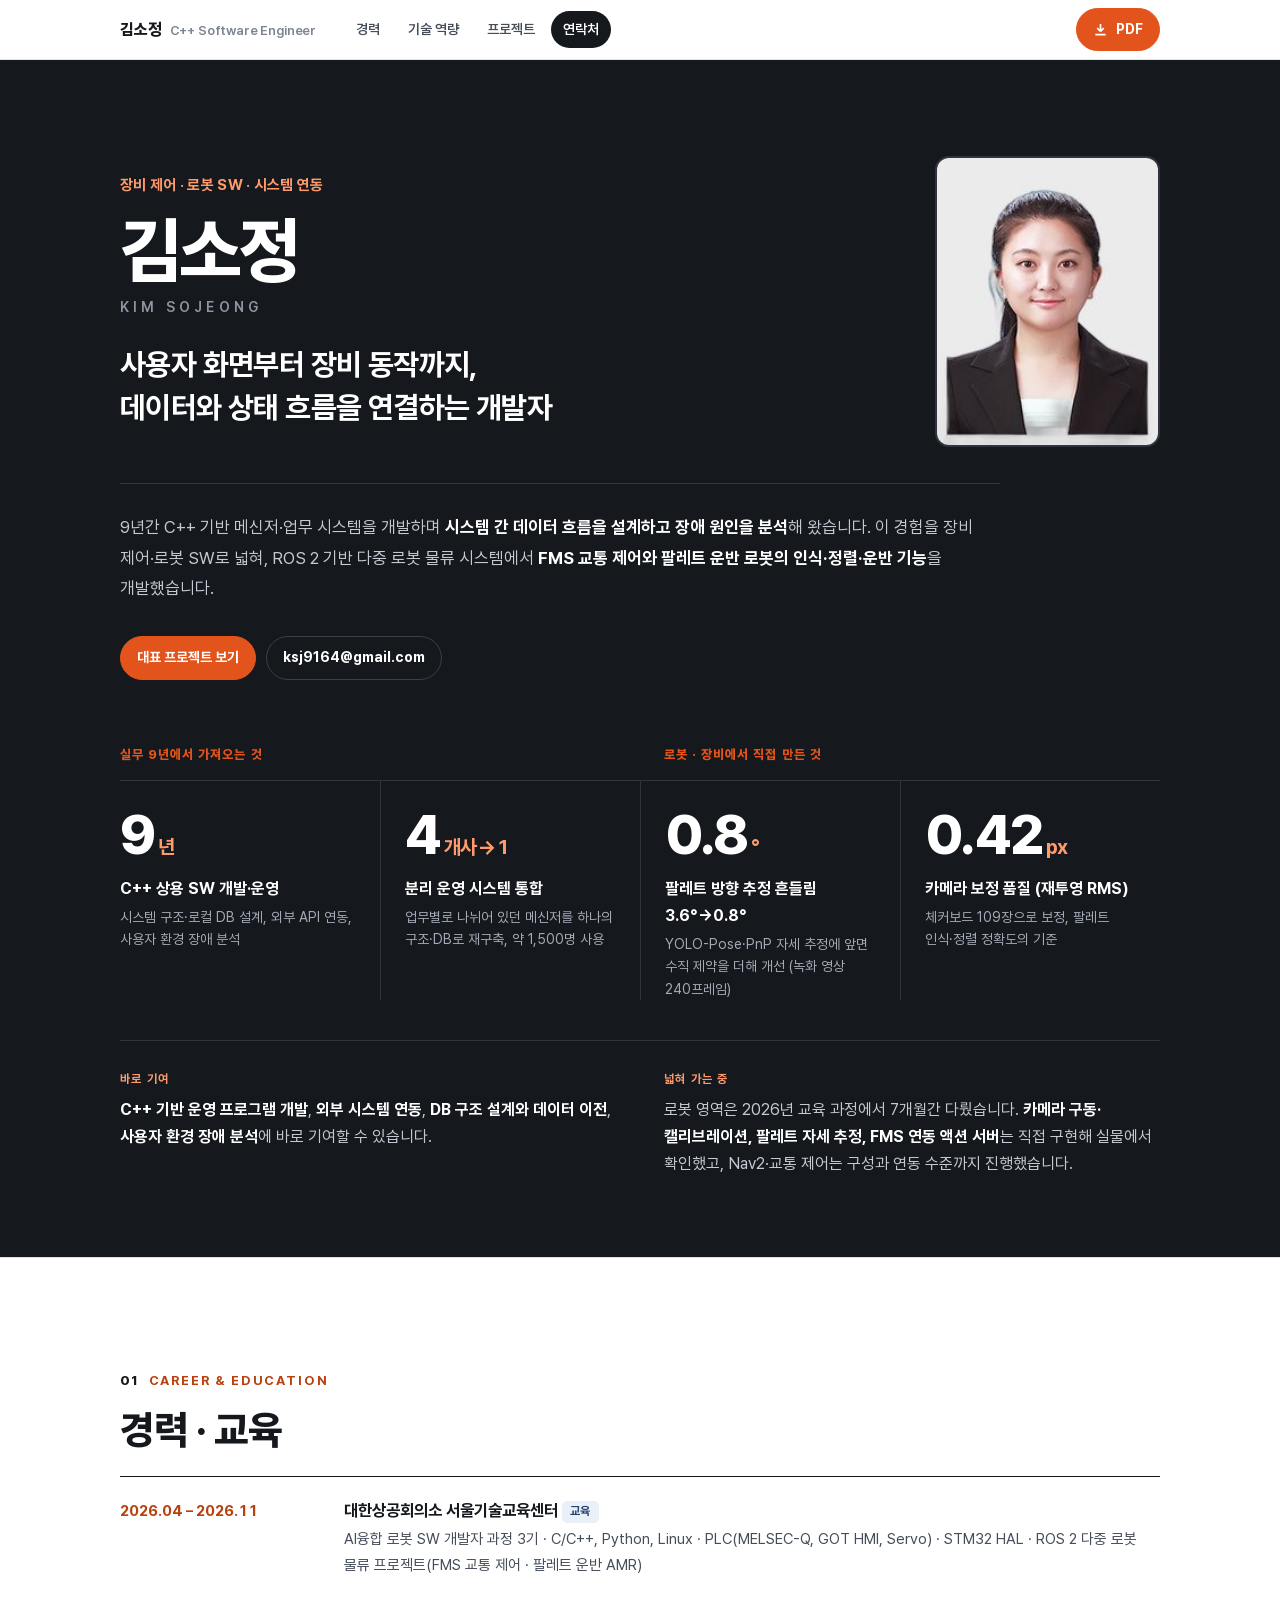
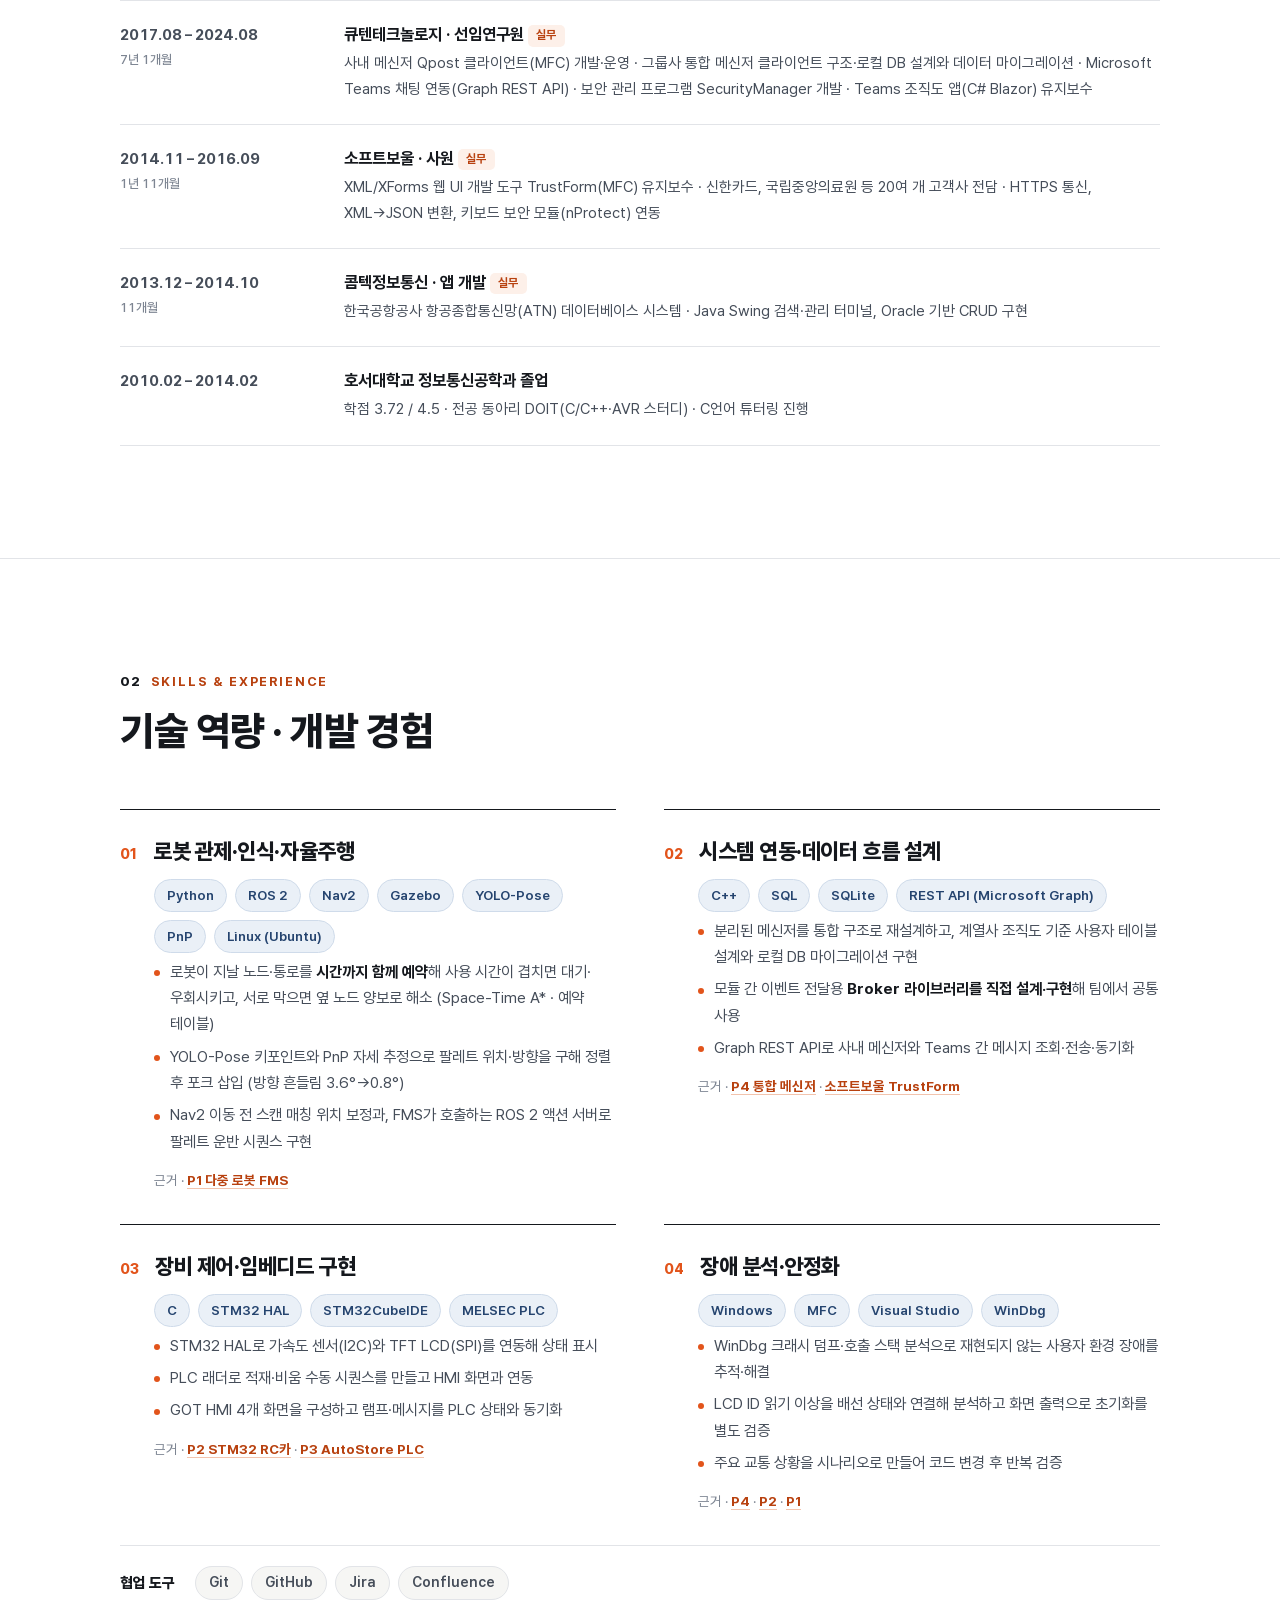
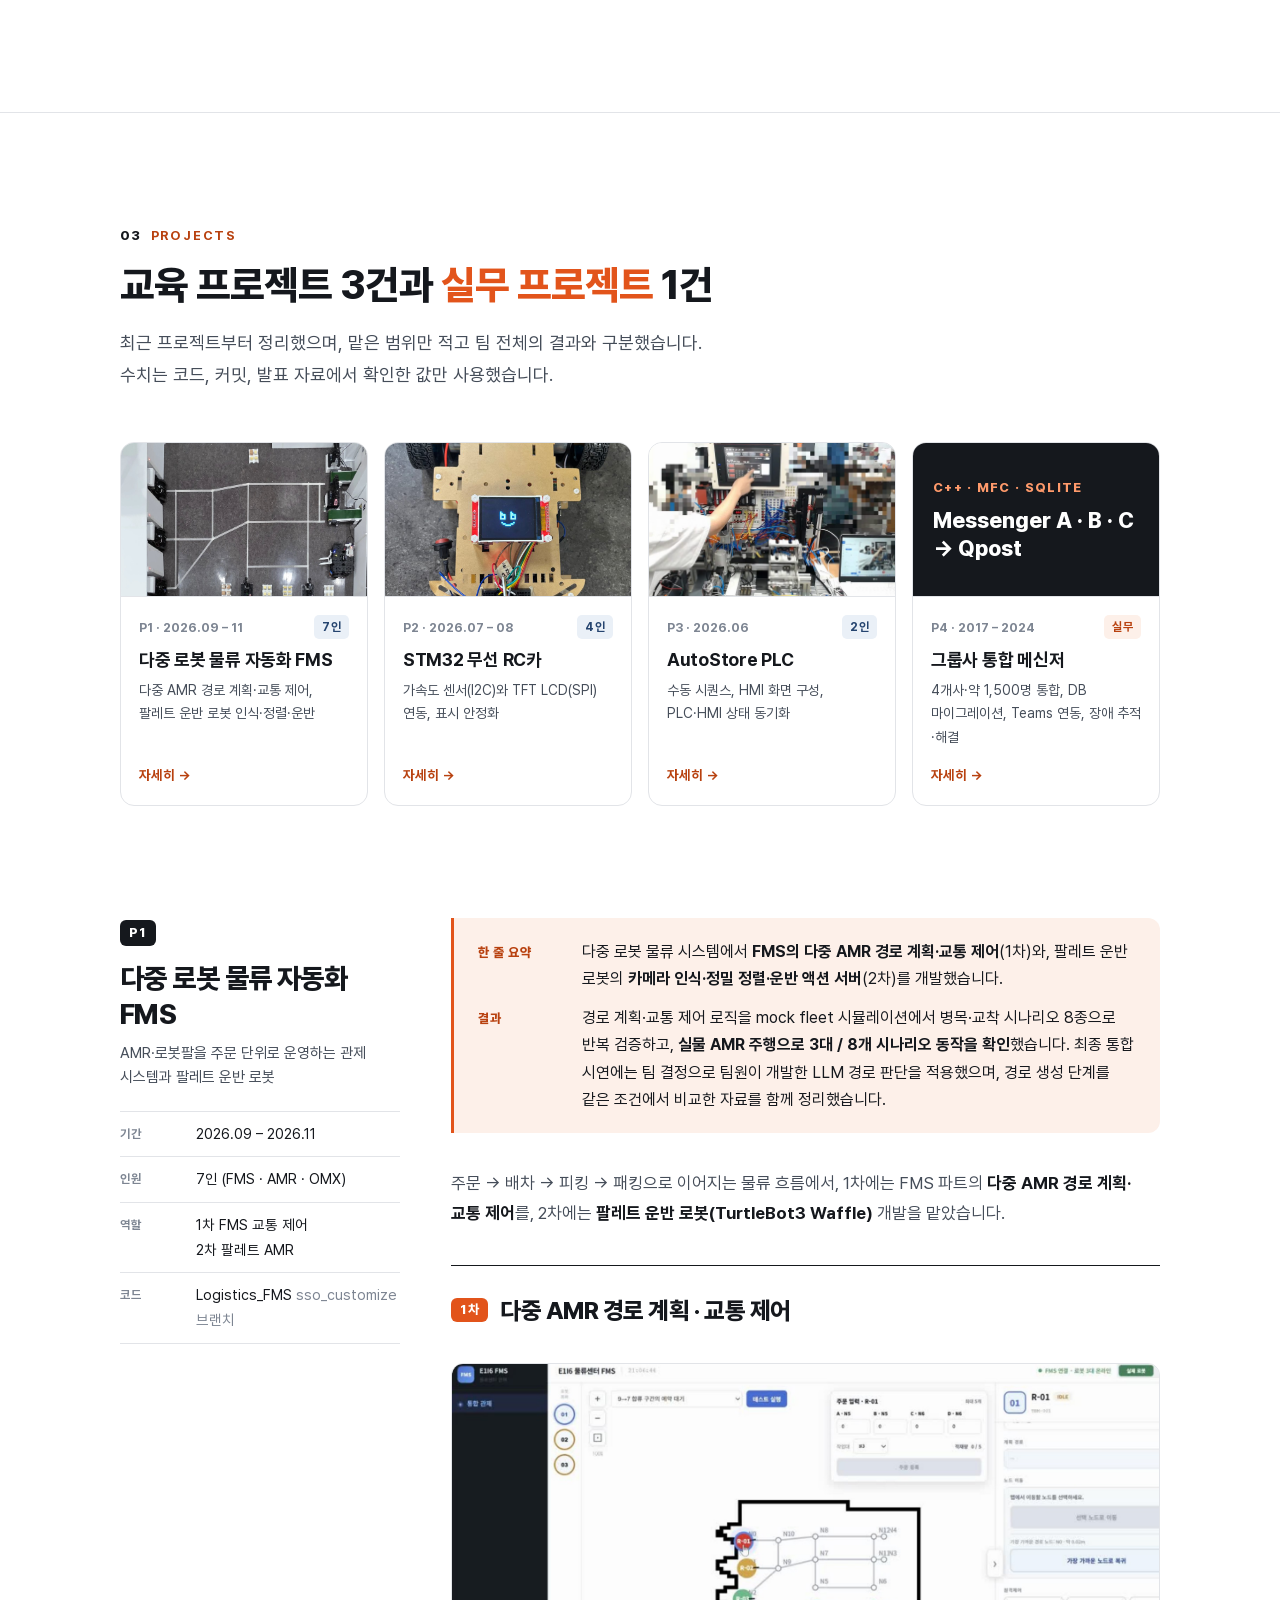
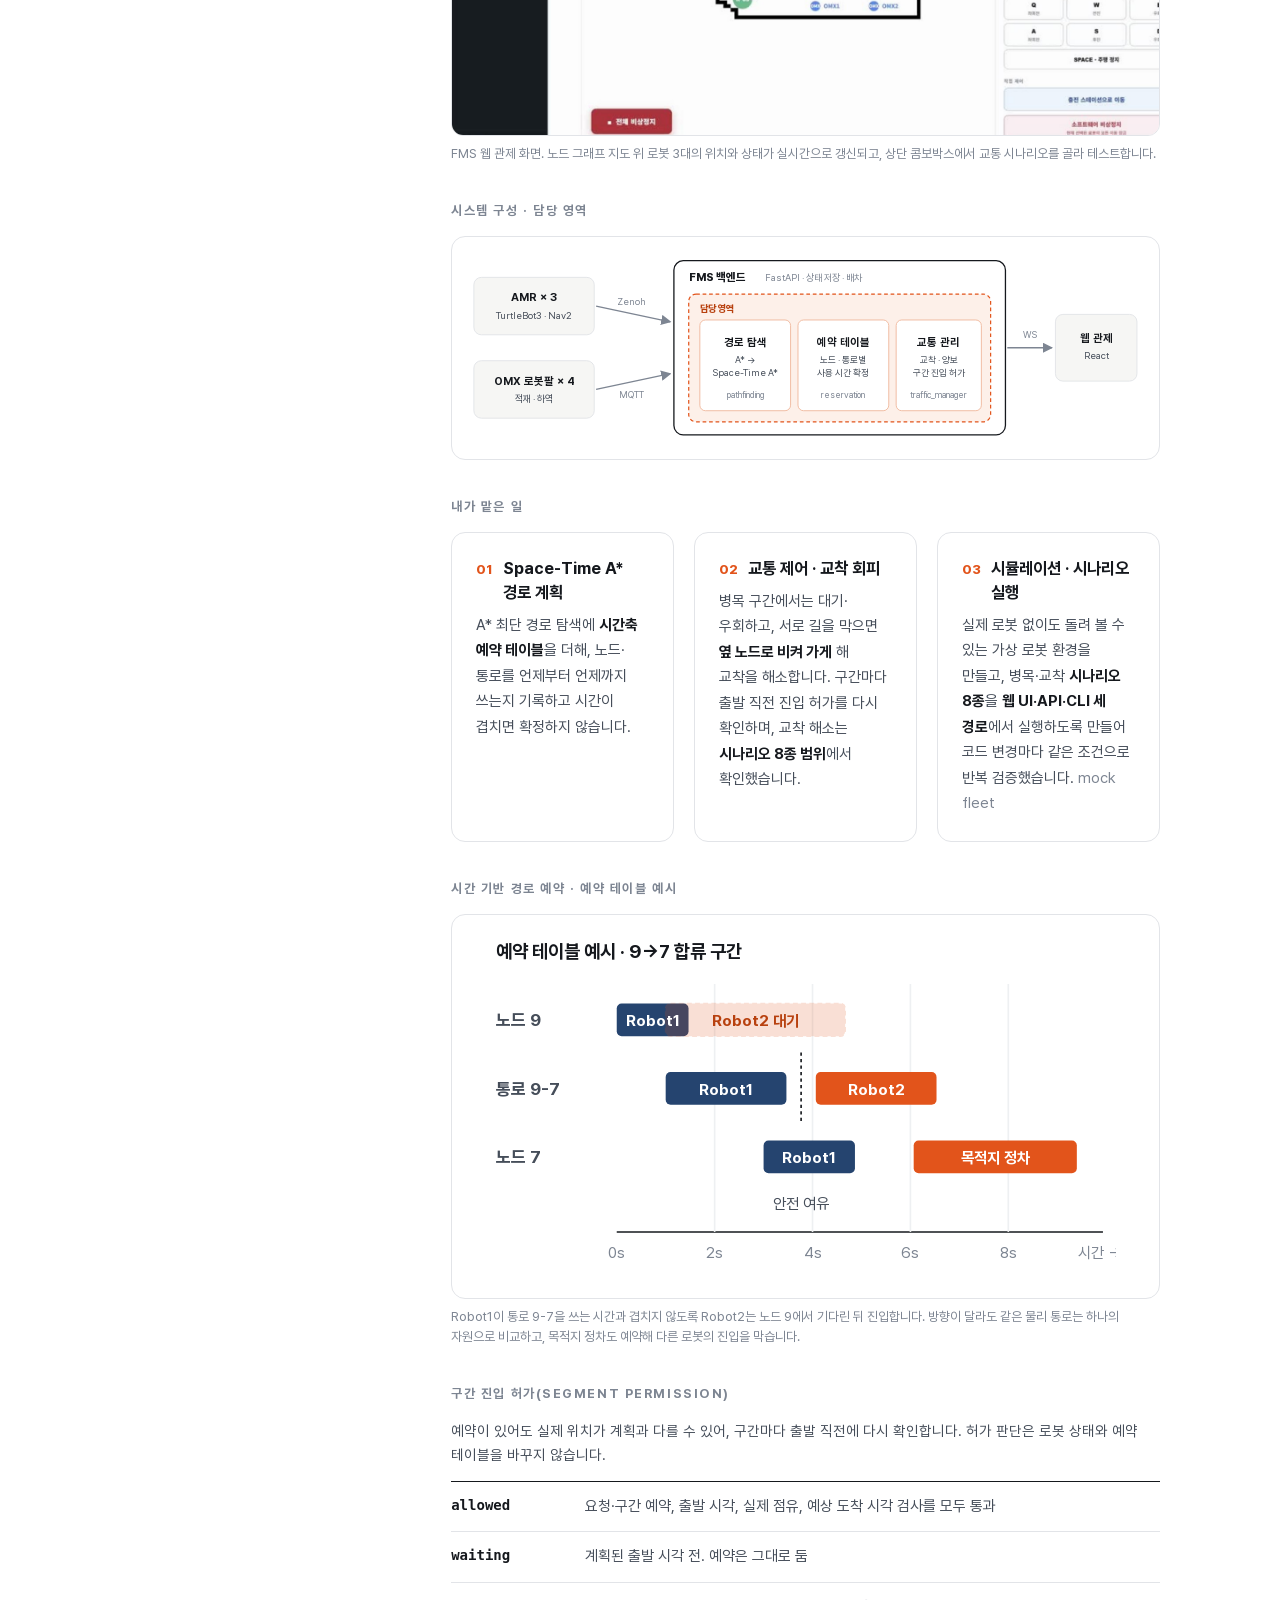
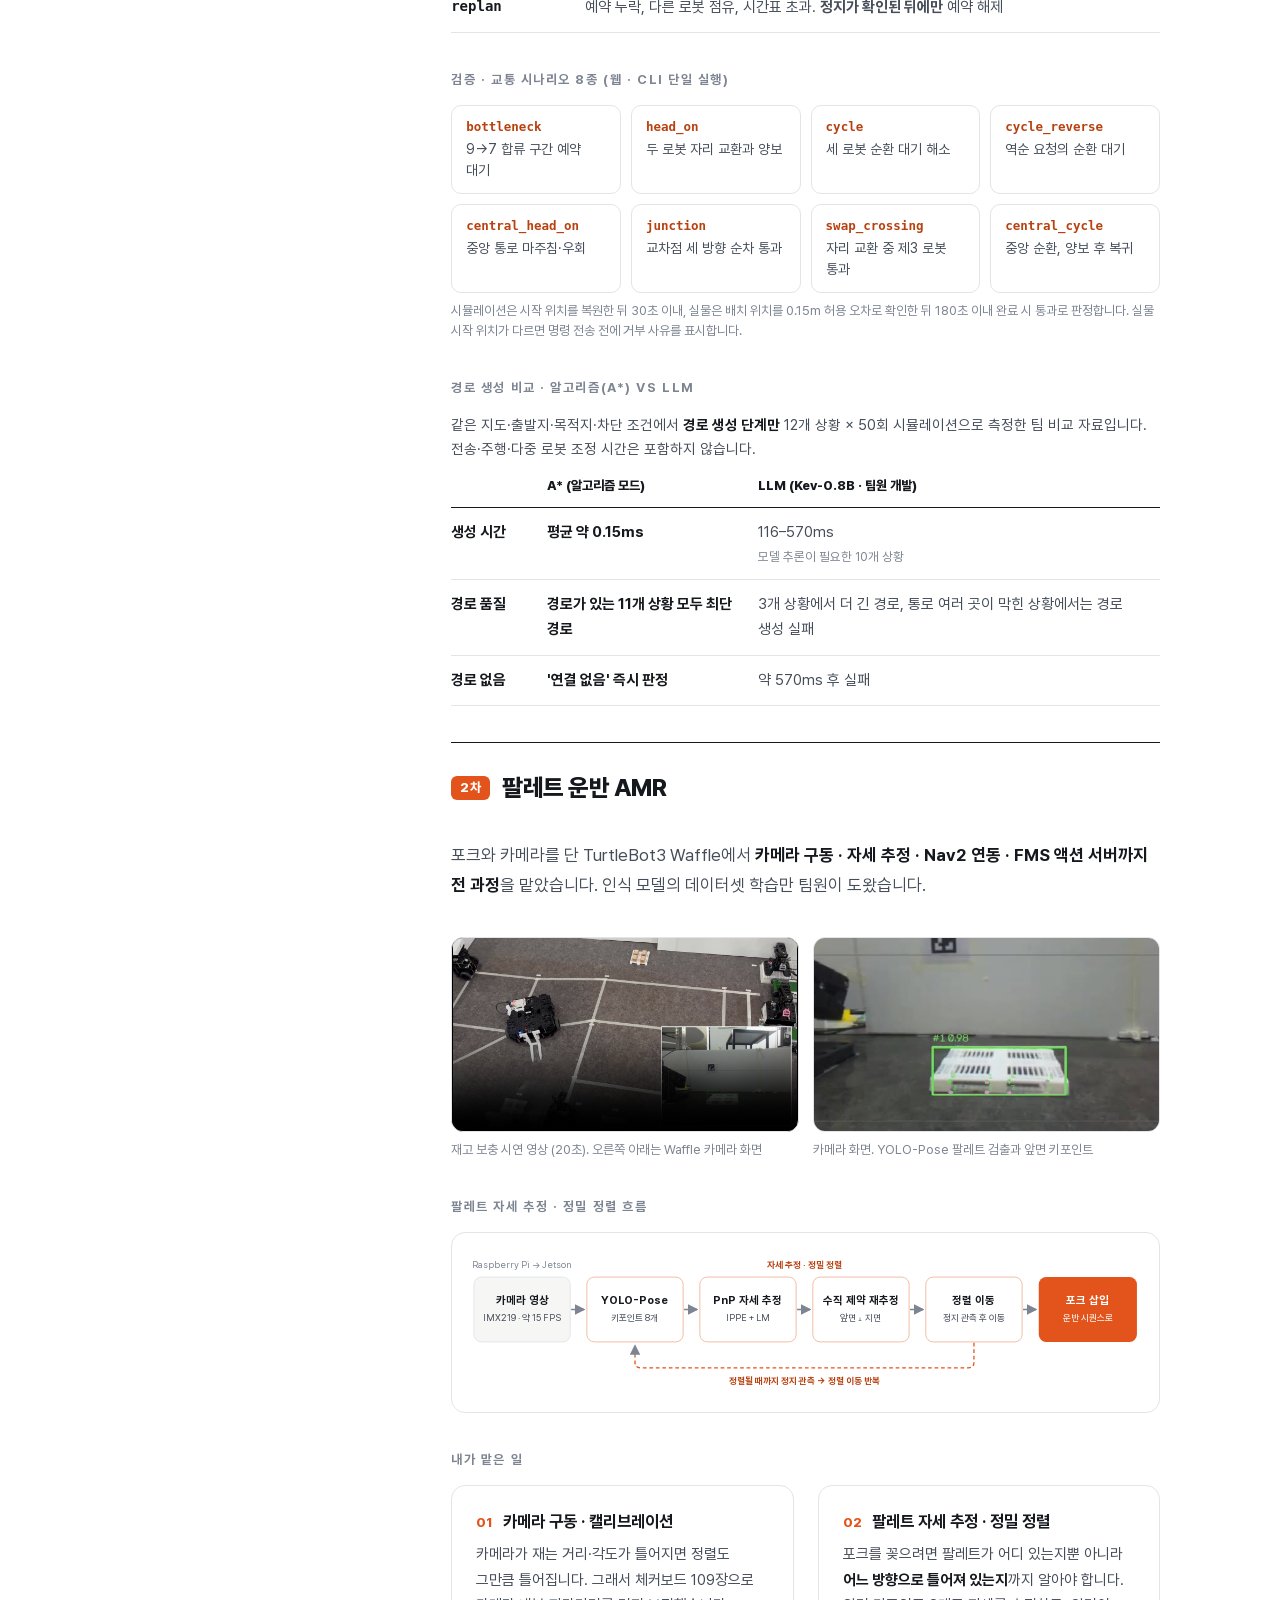
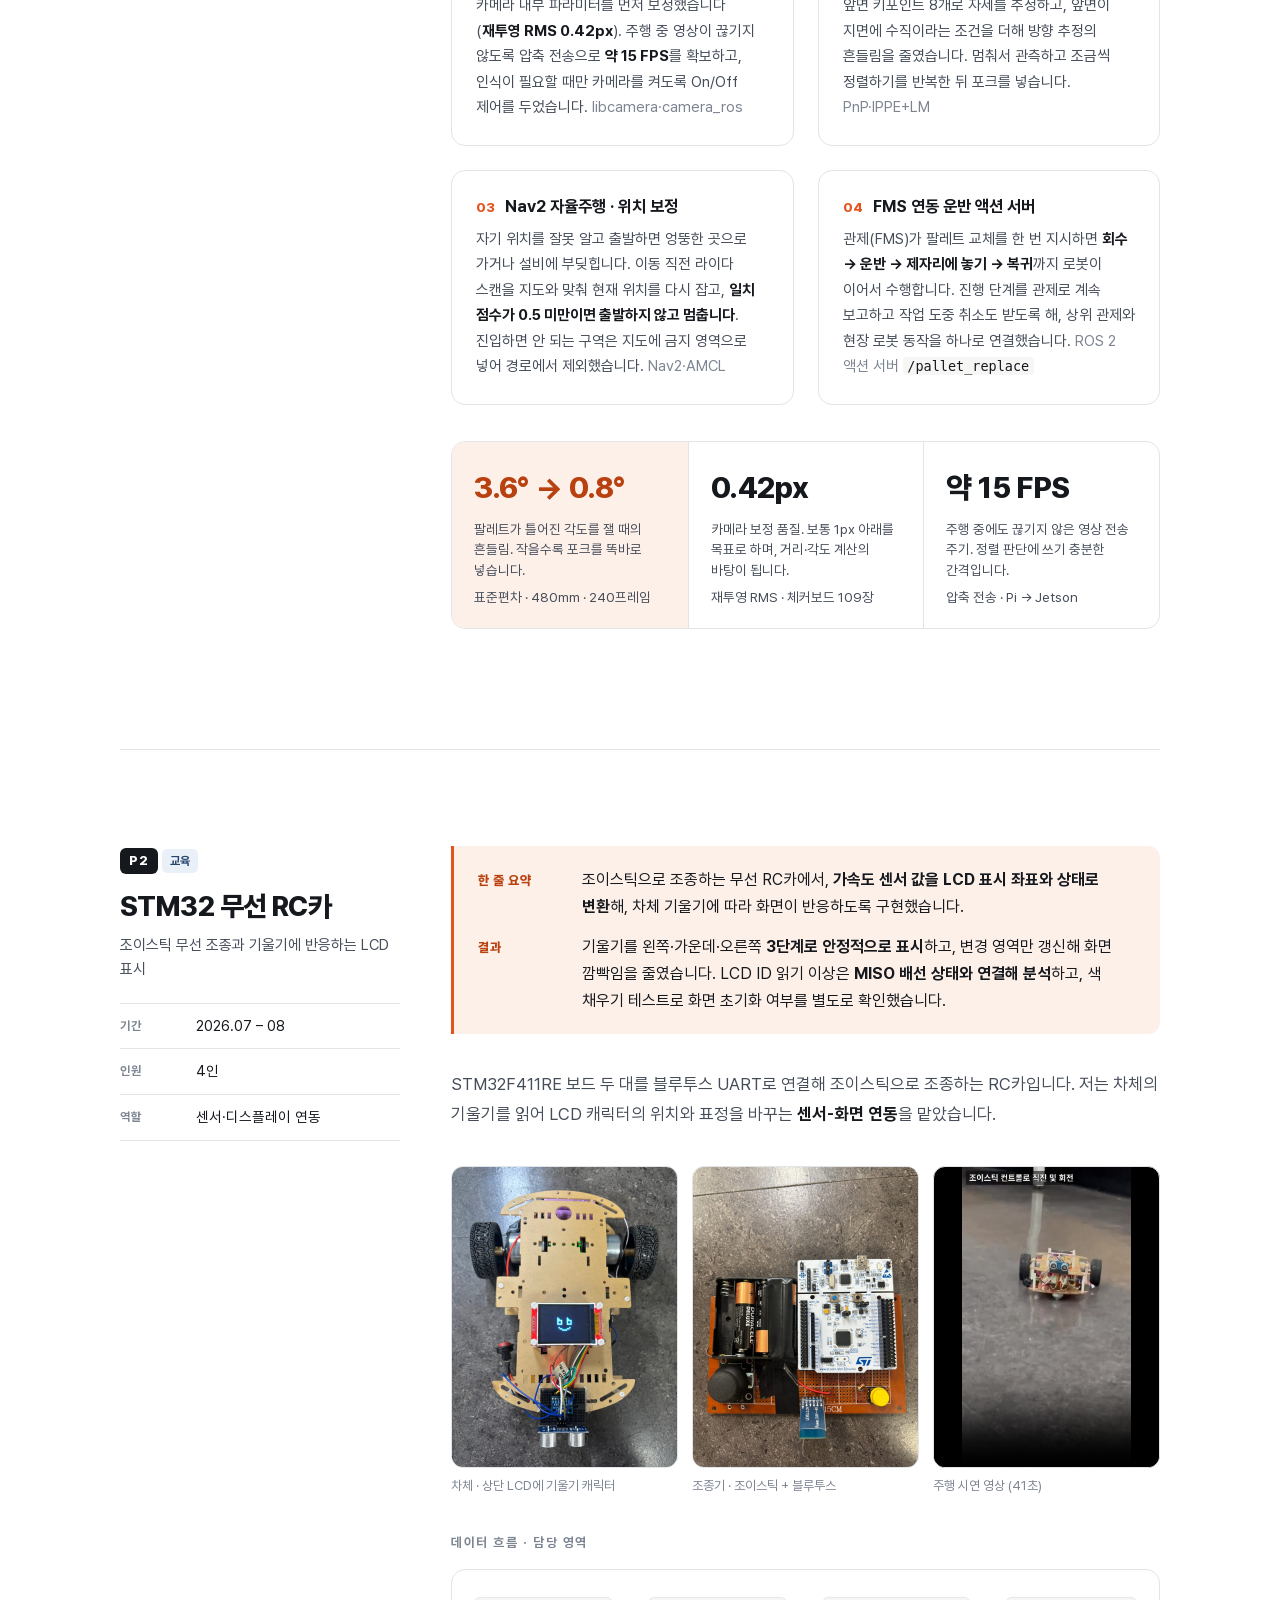
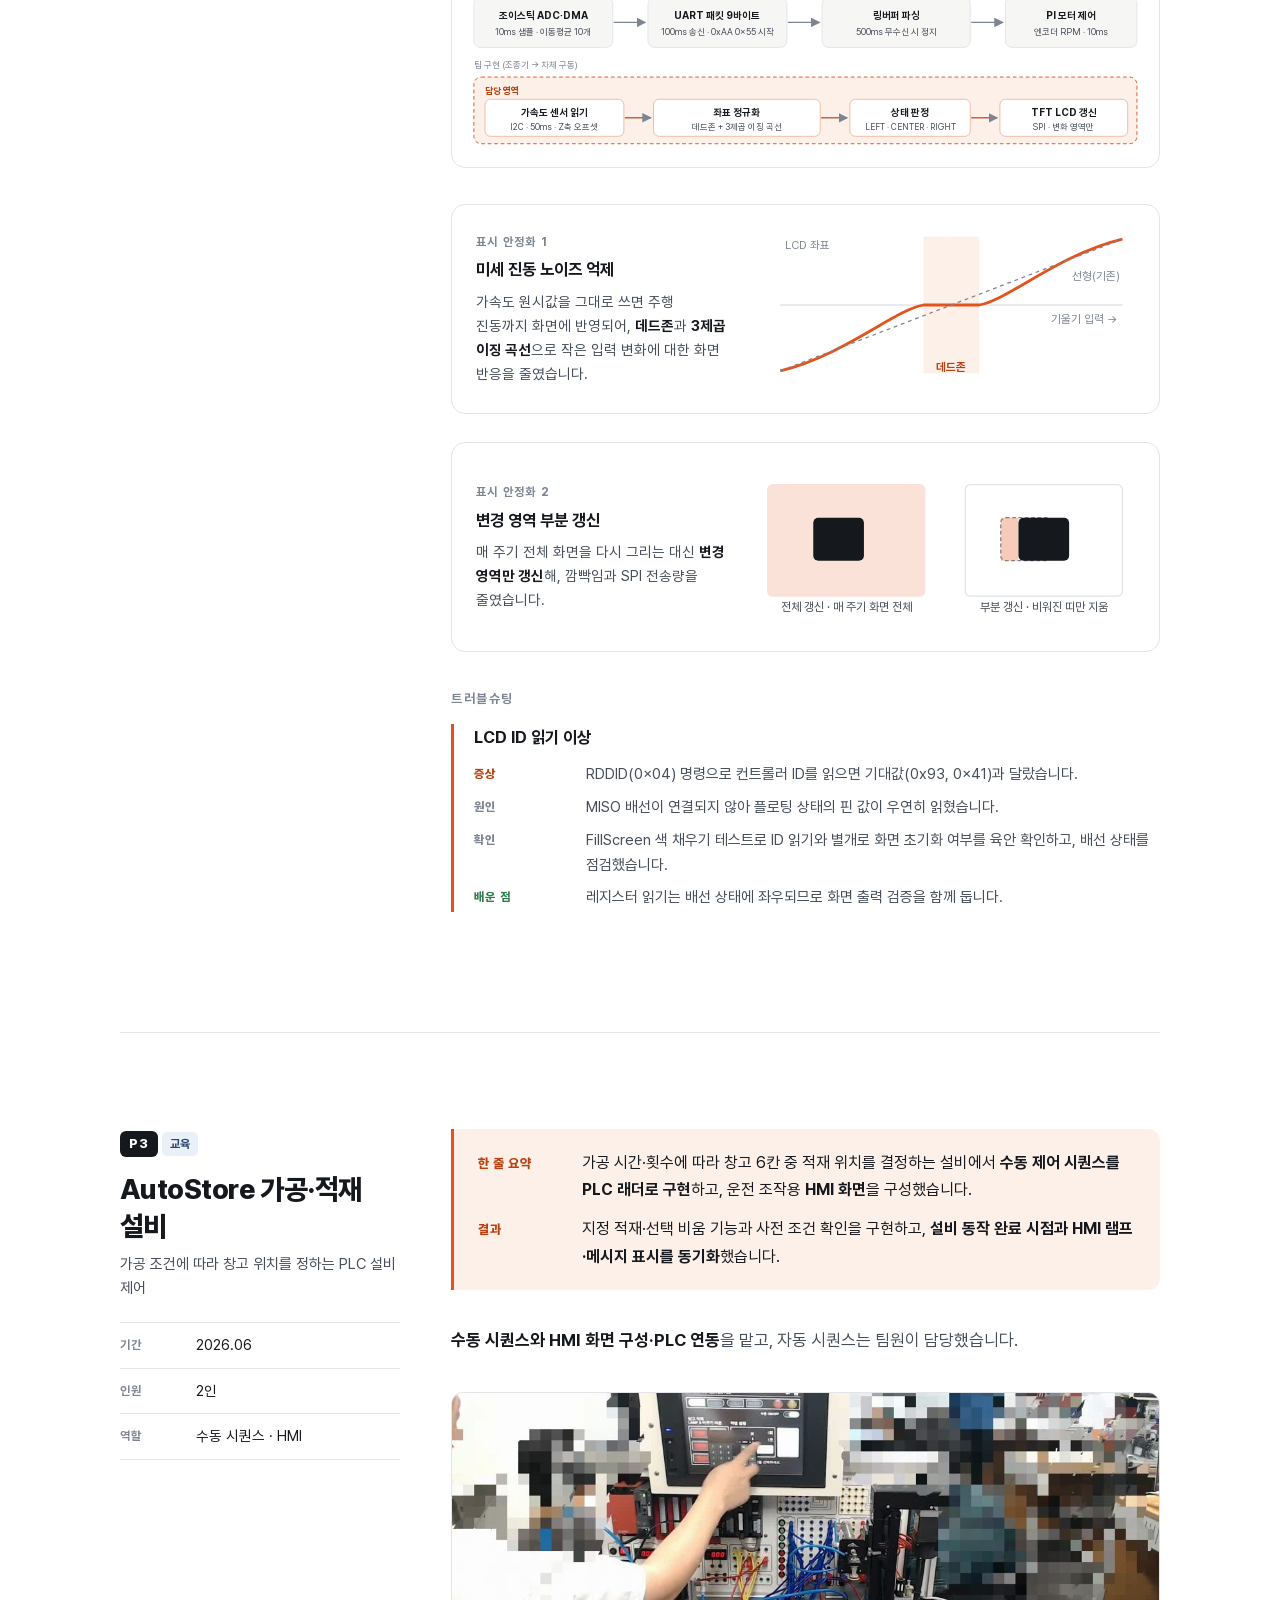
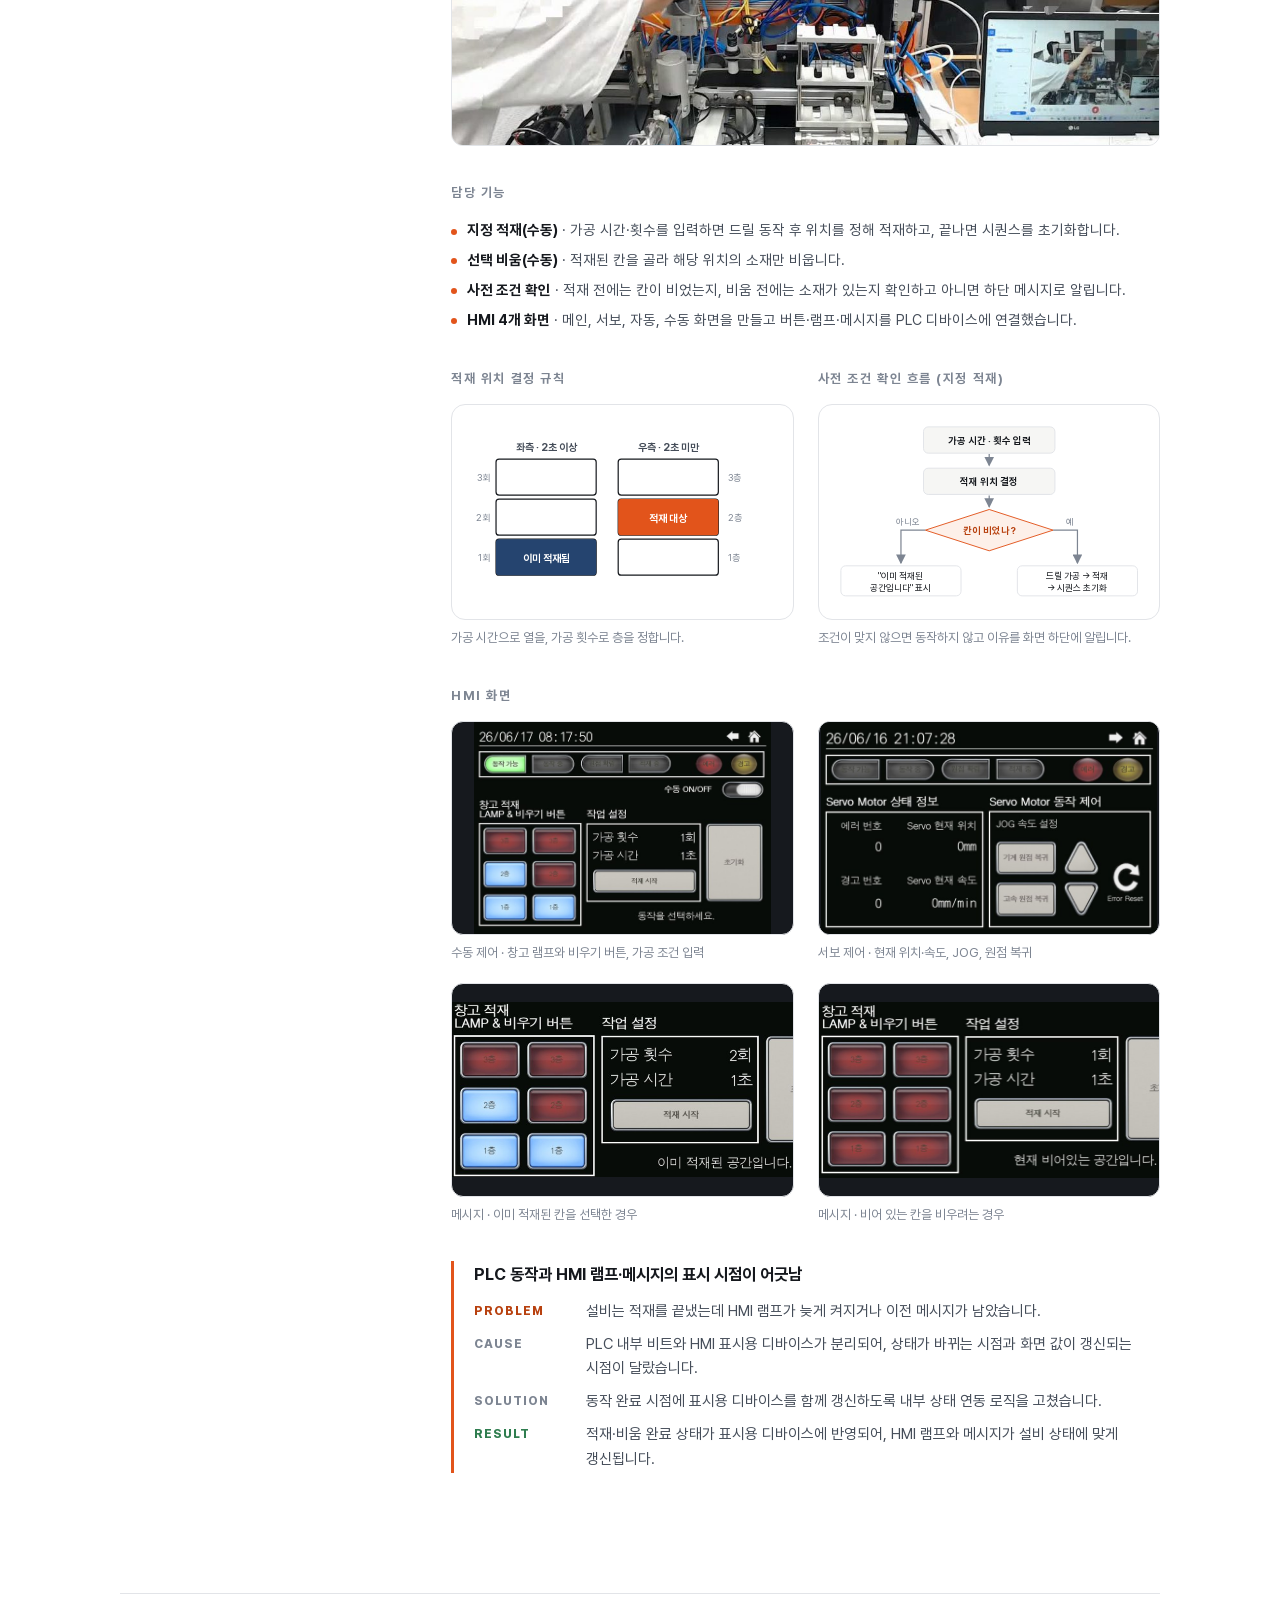
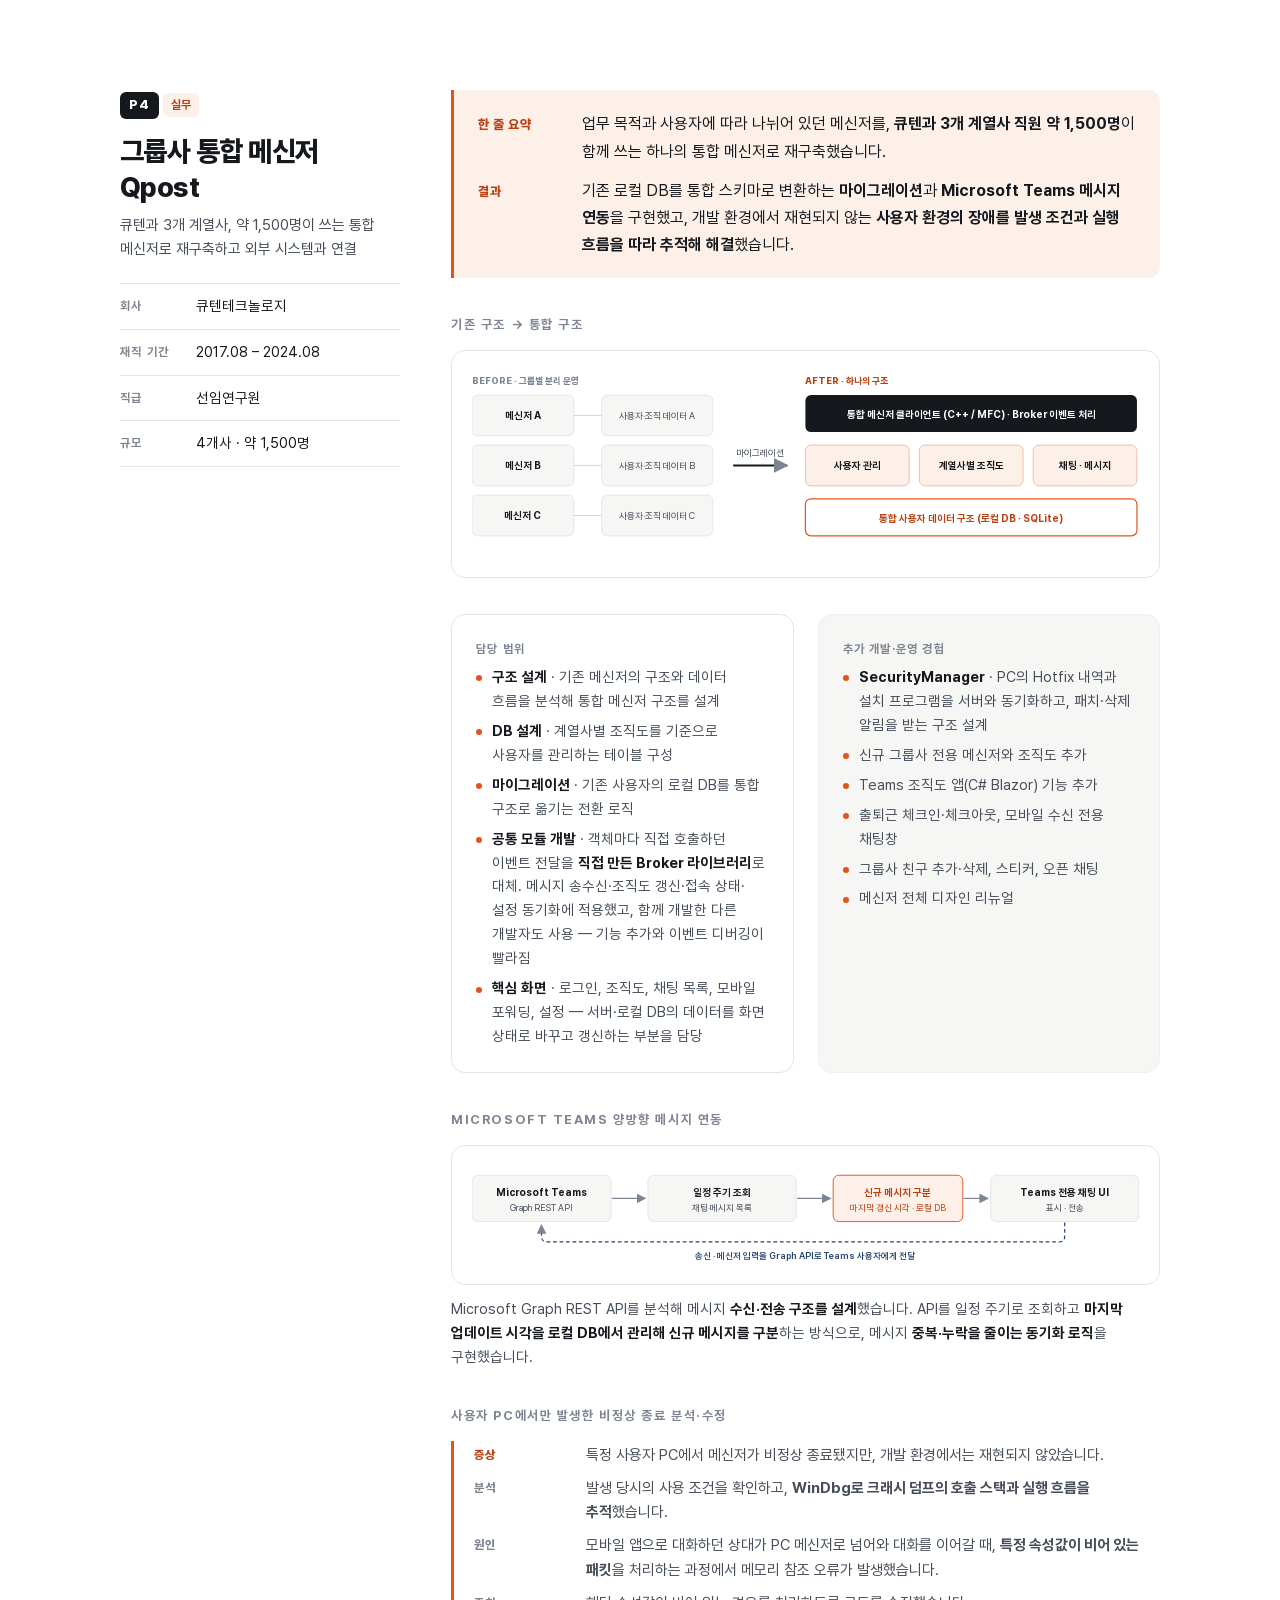
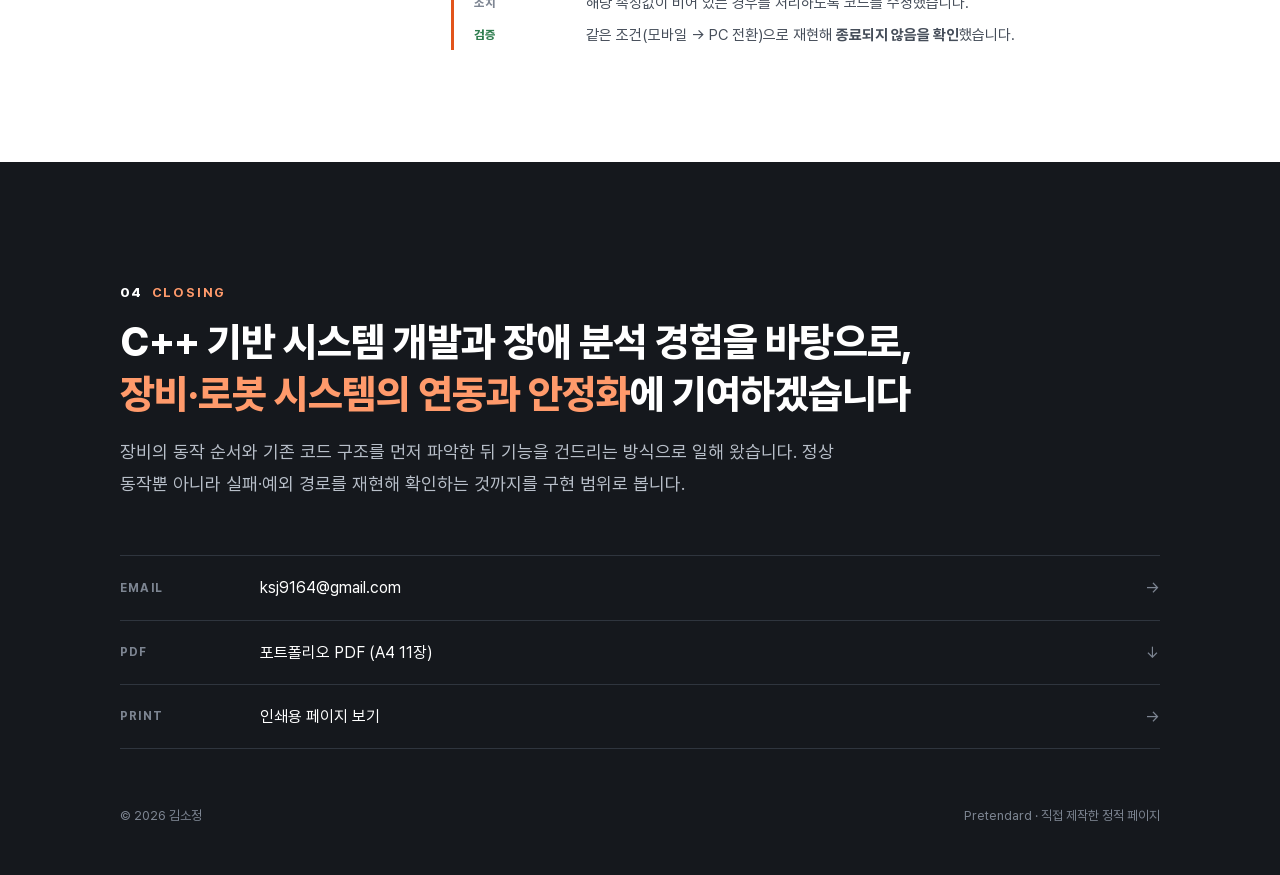
==== commit aacd1149: "P1에 sso_customize 브랜치 링크 추가, "단독" 표현 축소" ====
--- a/index.html
+++ b/index.html
@@ -151,7 +151,8 @@
         <div class="meta">
           <div><span class="label">기간</span><span>2026.09 – 2026.11</span></div>
           <div><span class="label">인원</span><span>7인 (FMS · AMR · OMX)</span></div>
-          <div><span class="label">역할</span><span>1차 FMS 교통 제어<br>2차 팔레트 AMR 단독 개발</span></div>
+          <div><span class="label">역할</span><span>1차 FMS 교통 제어<br>2차 팔레트 AMR</span></div>
+          <div><span class="label">코드</span><span><a href="https://github.com/E1I6-Logistics/Logistics_FMS/tree/sso_customize" target="_blank" rel="noopener">Logistics_FMS</a> <span class="muted">sso_customize 브랜치</span></span></div>
         </div>
       </aside>
       <div class="content">
@@ -281,7 +282,7 @@
         </div>
 
         <h3 class="phase"><span>2차</span>팔레트 운반 AMR</h3>
-        <p class="intro">포크와 카메라를 단 TurtleBot3 Waffle의 <b>카메라 구동부터 FMS 연동 액션 서버까지 단독으로 개발</b>했습니다. 인식 모델의 데이터셋 학습만 팀원이 도왔습니다.</p>
+        <p class="intro">포크와 카메라를 단 TurtleBot3 Waffle에서 <b>카메라 구동 · 자세 추정 · Nav2 연동 · FMS 액션 서버까지 전 과정</b>을 맡았습니다. 인식 모델의 데이터셋 학습만 팀원이 도왔습니다.</p>
         <div class="photos wphotos">
           <figure><div class="shot video" style="aspect-ratio:16/9"><video src="assets/waffle_drive.mp4" poster="assets/waffle_drive_poster.jpg" controls muted playsinline loop preload="none" aria-label="재고 보충 시연 영상: Waffle이 카메라로 팔레트를 인식해 포크로 싣고 운반"></video></div><figcaption class="cap">재고 보충 시연 영상 (20초). 오른쪽 아래는 Waffle 카메라 화면</figcaption></figure>
           <figure><a class="shot" href="assets/waffle_cam.jpg" target="_blank" rel="noopener" style="aspect-ratio:16/9"><img src="assets/waffle_cam.jpg" alt="Waffle 카메라 화면: YOLO-Pose가 팔레트를 검출하고 앞면 키포인트를 표시" loading="lazy"></a><figcaption class="cap">카메라 화면. YOLO-Pose 팔레트 검출과 앞면 키포인트</figcaption></figure>
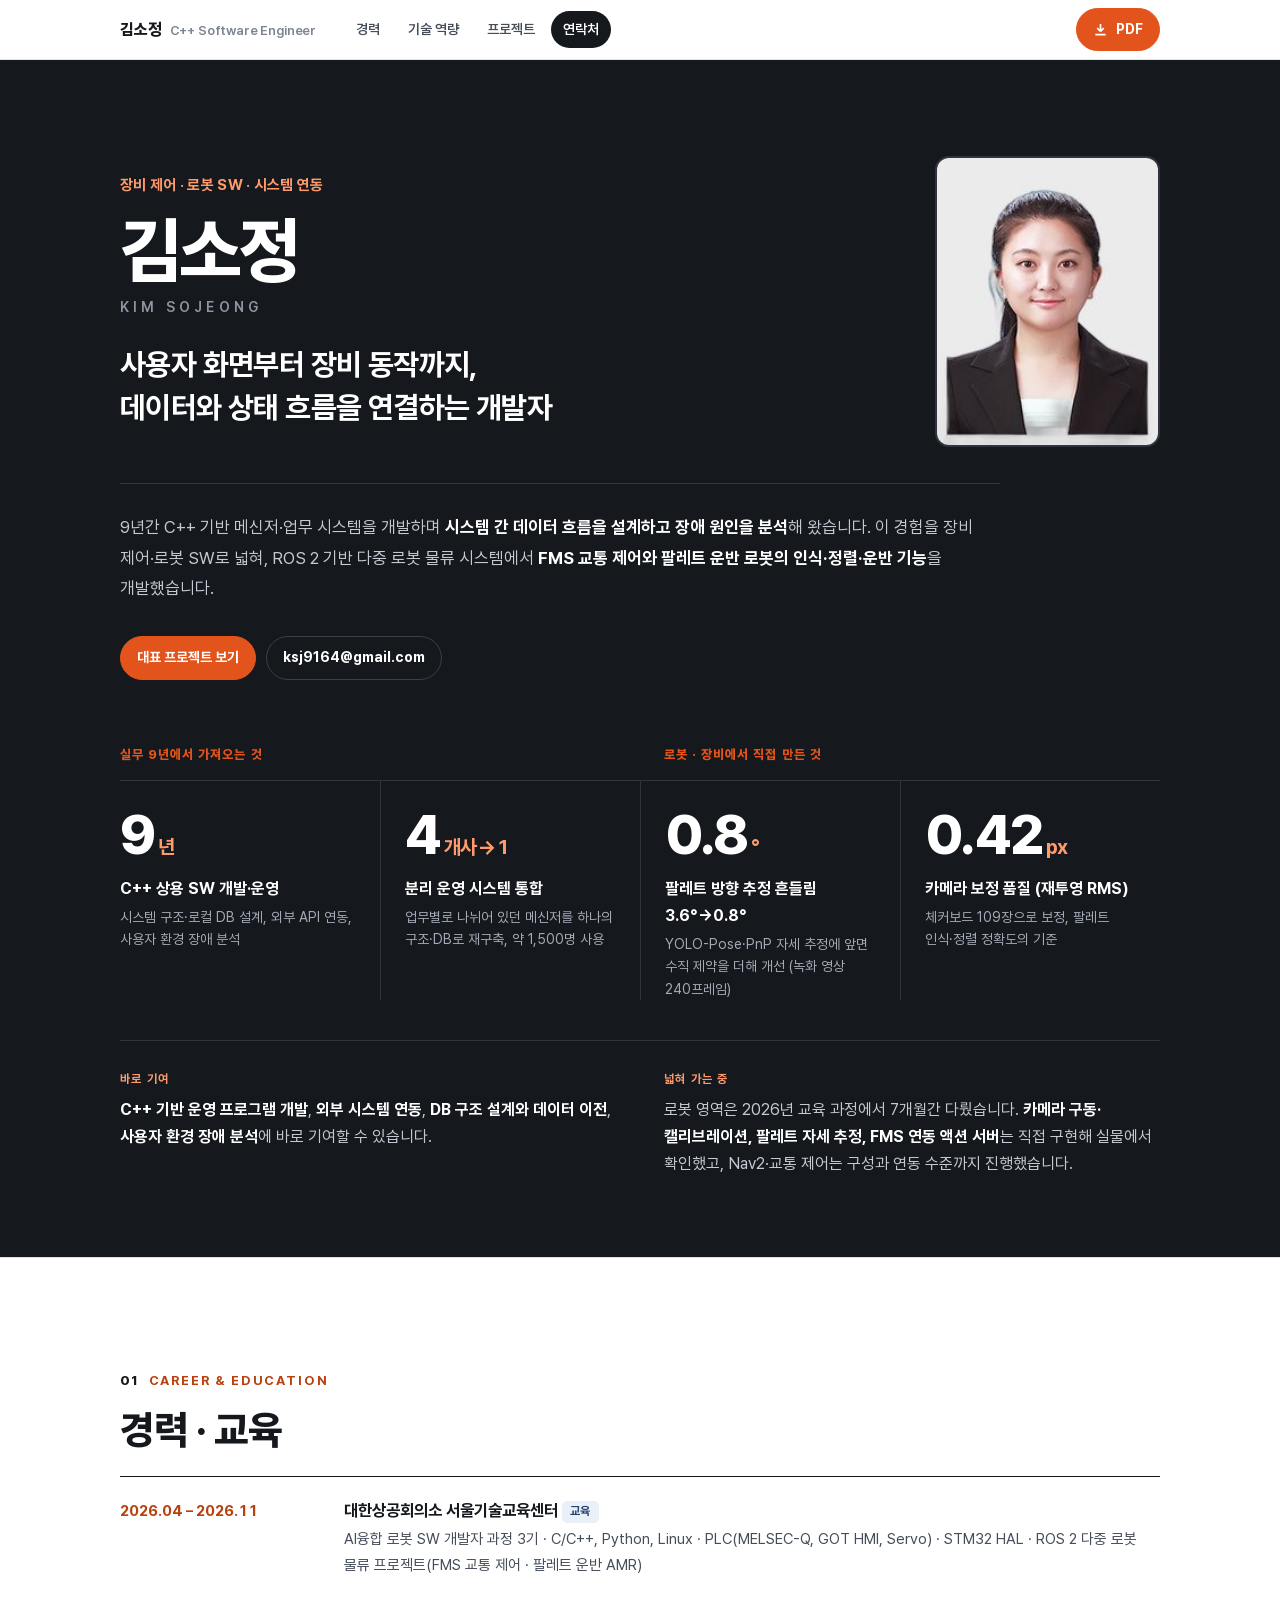
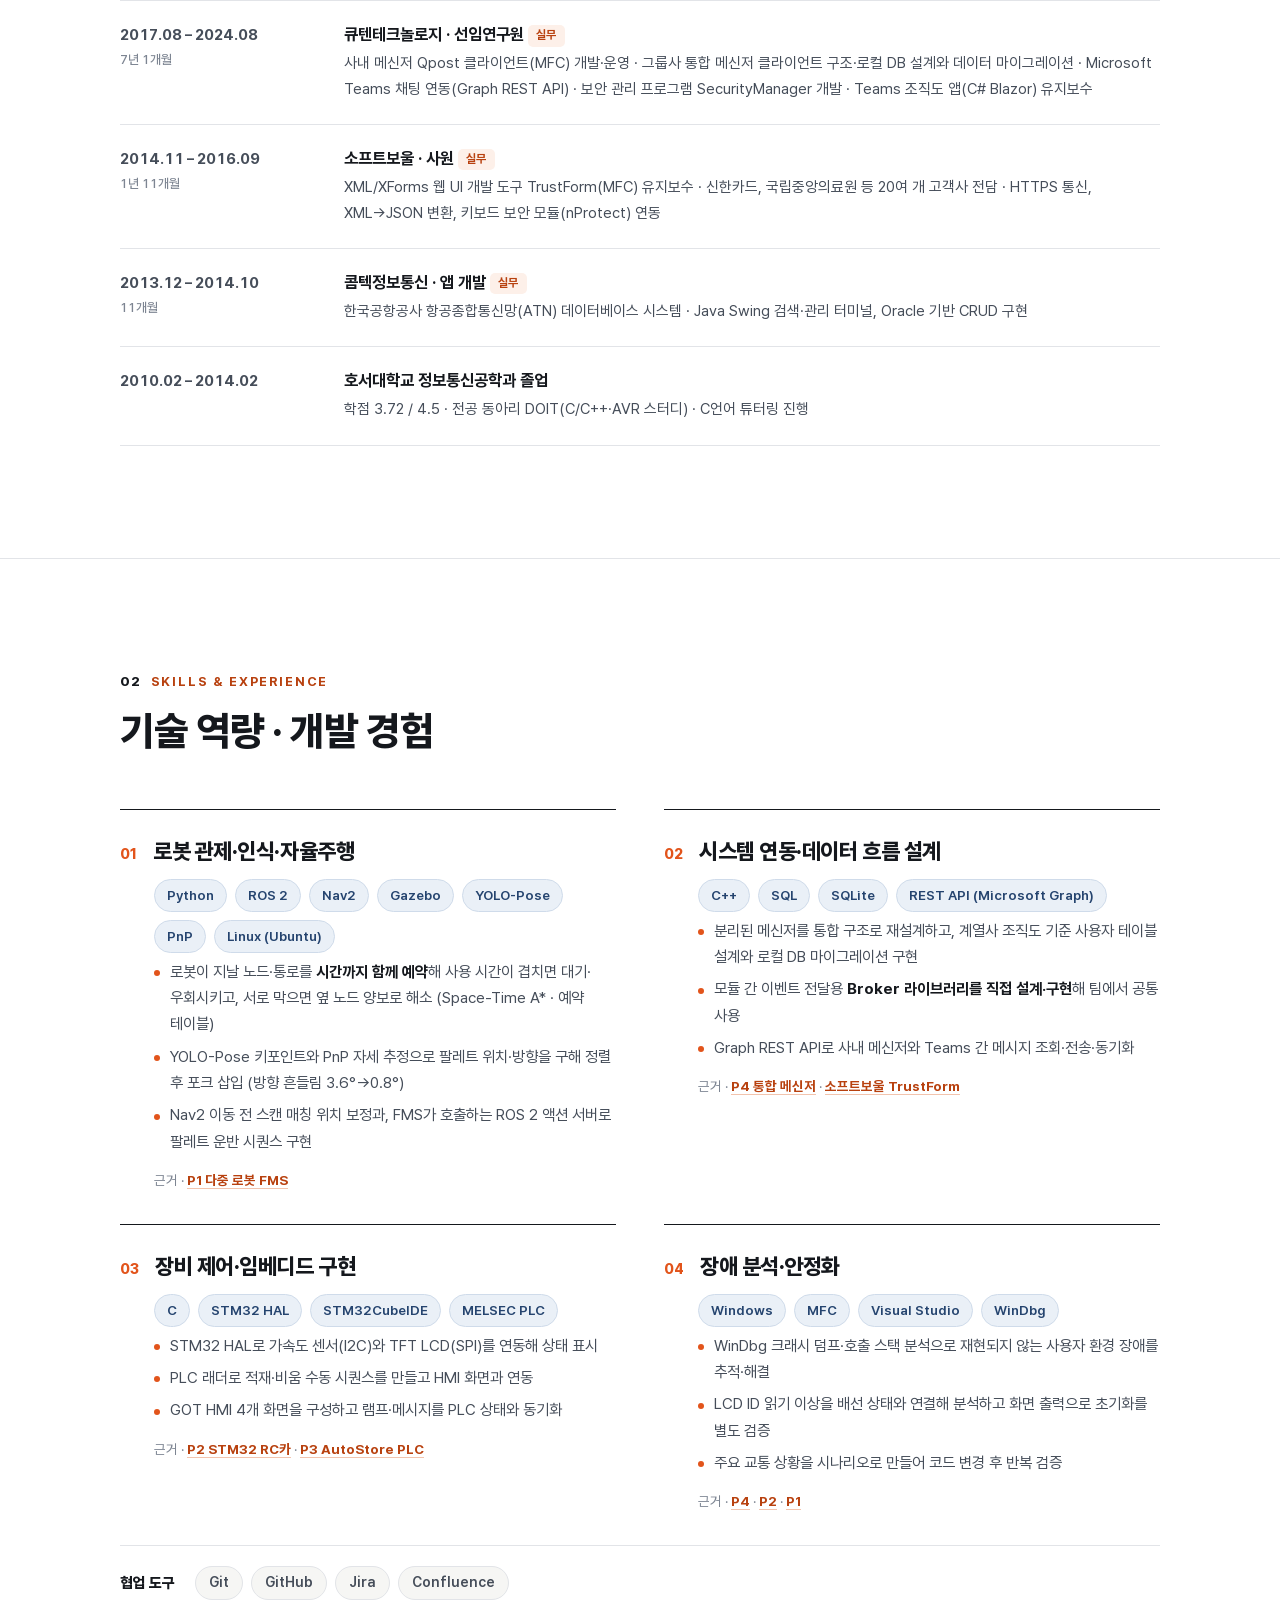
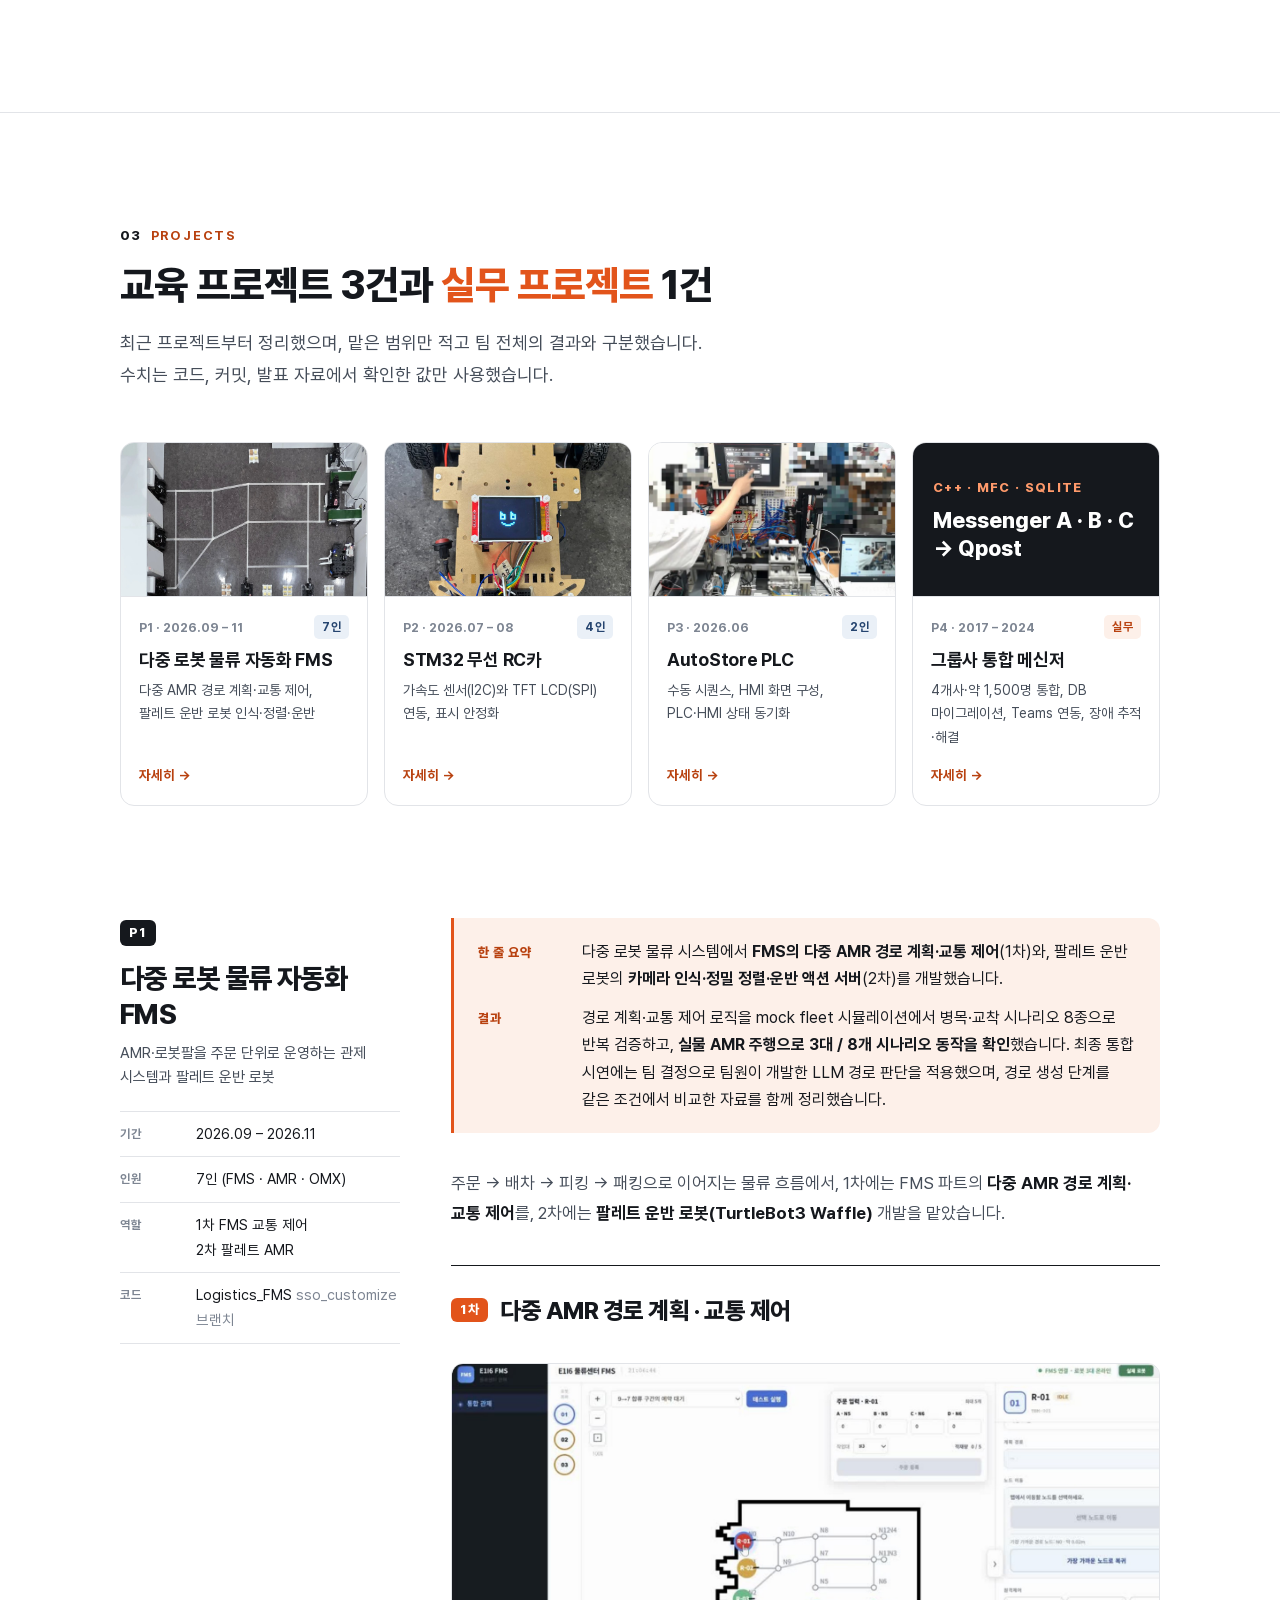
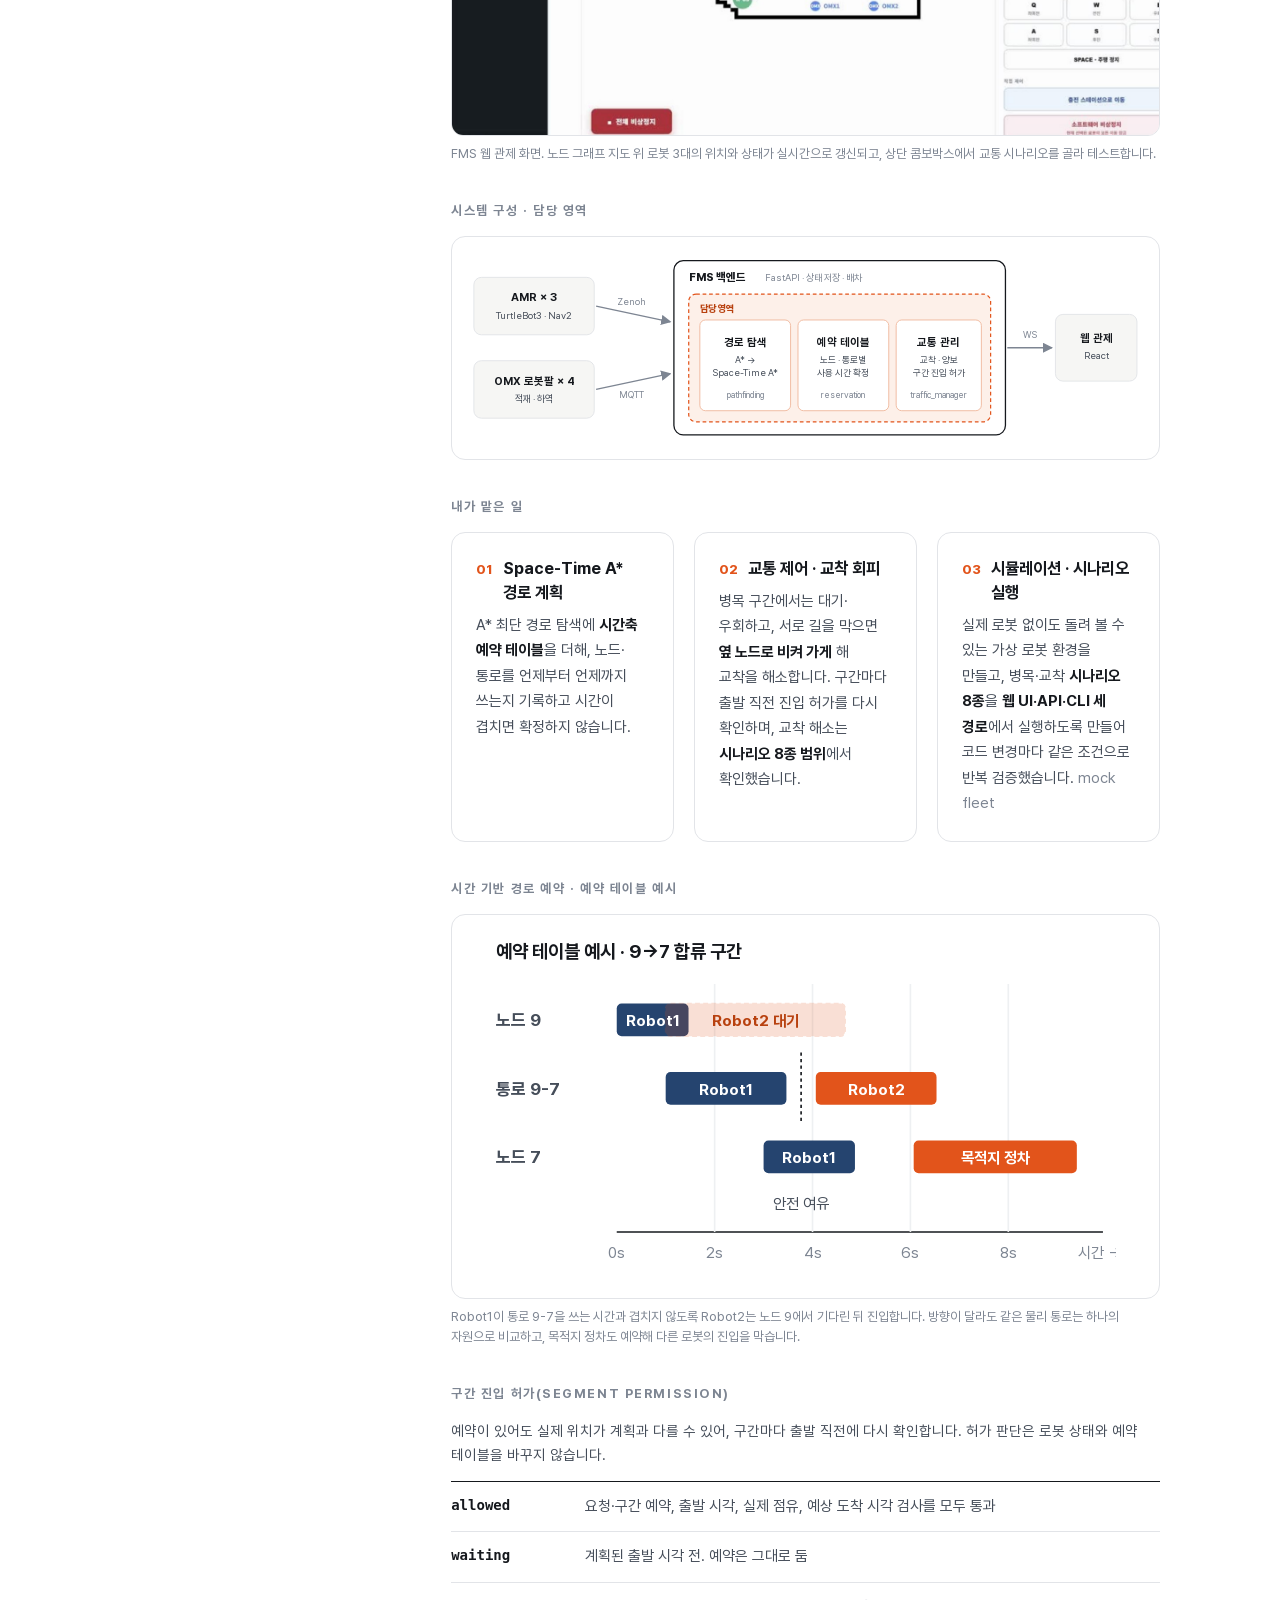
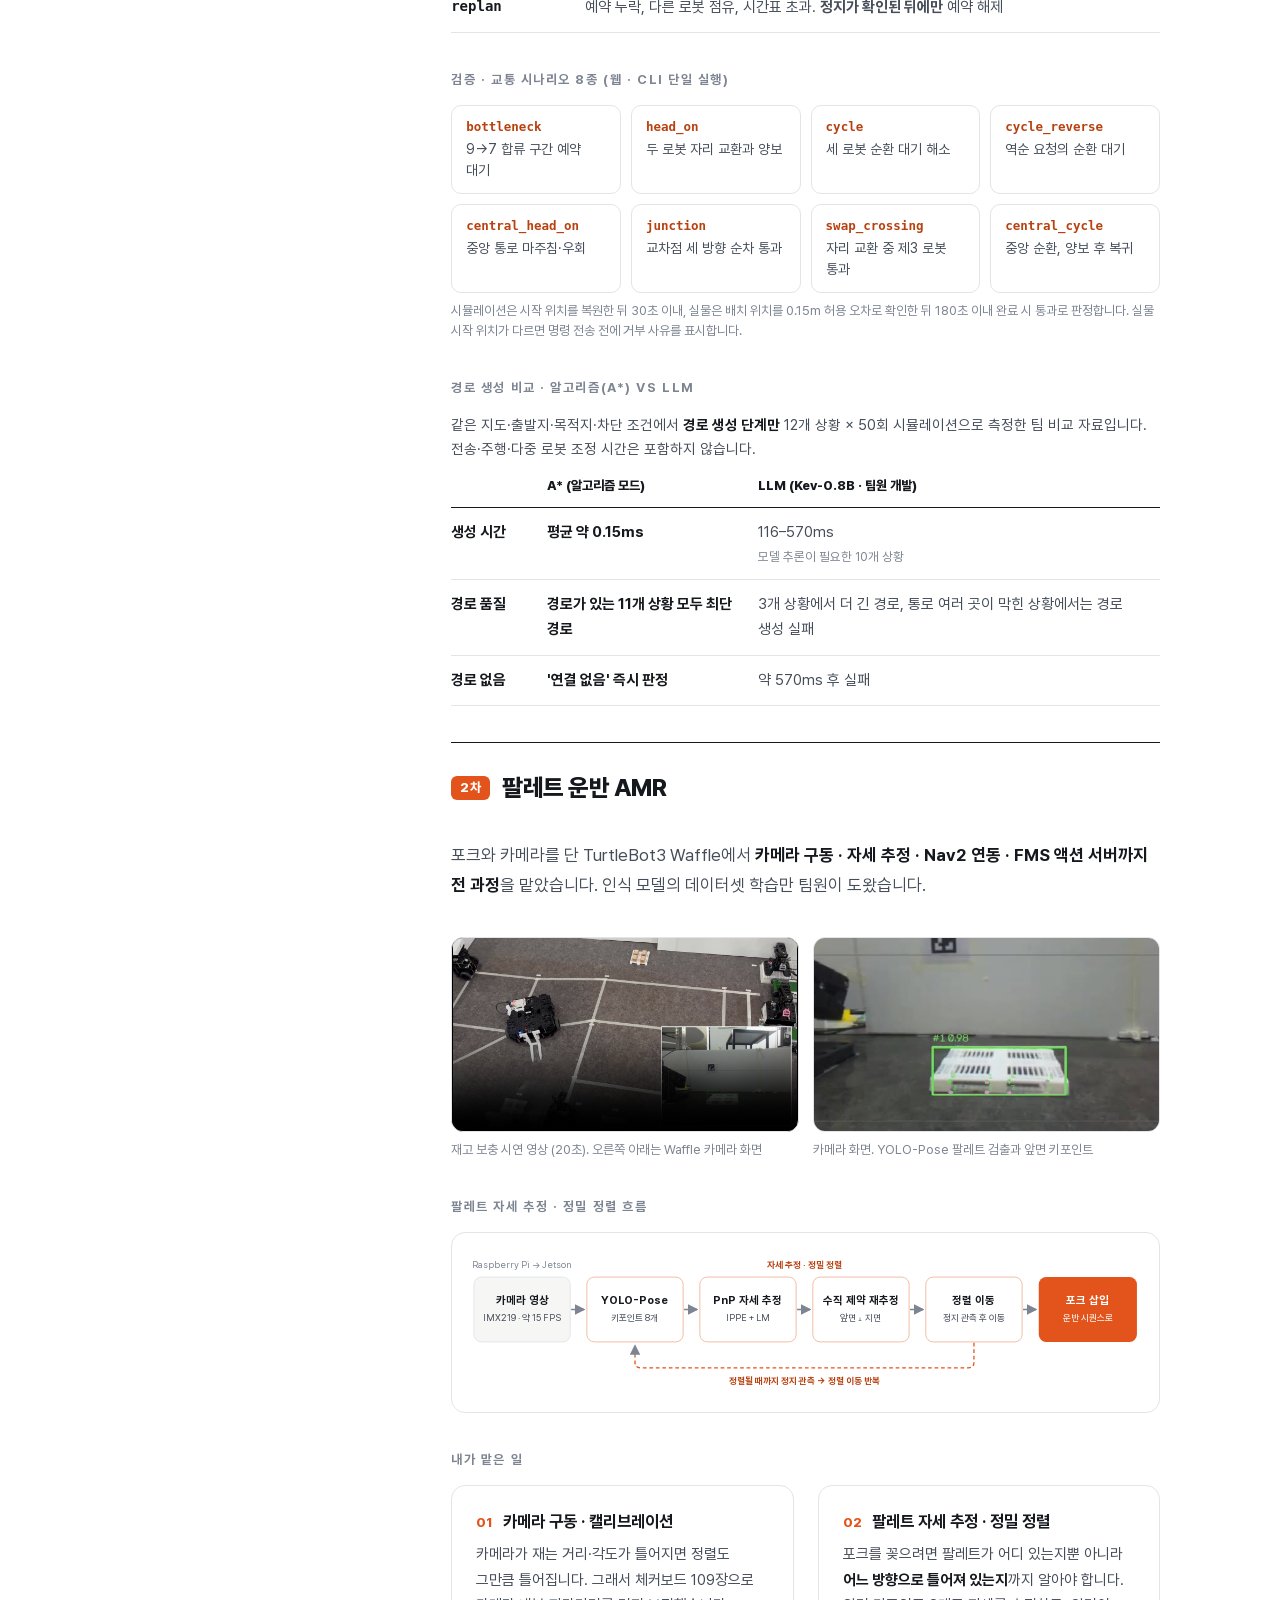
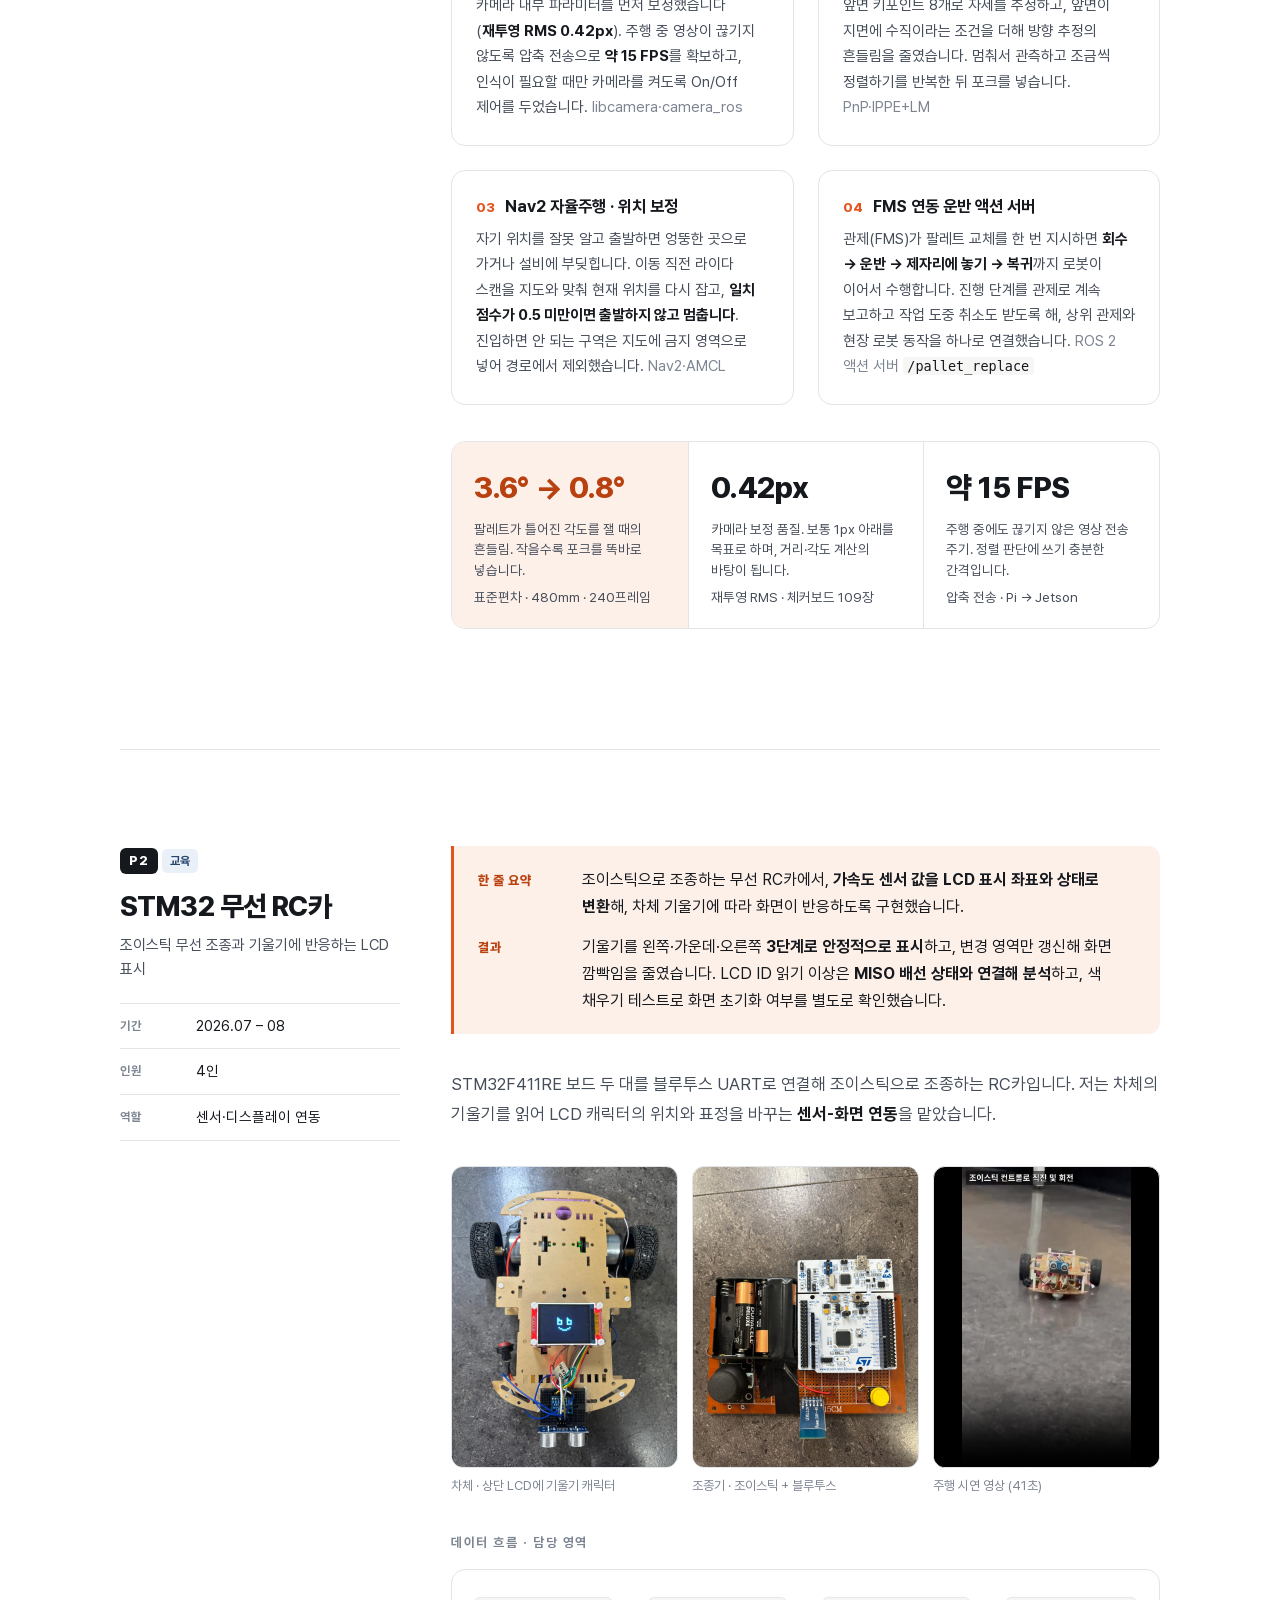
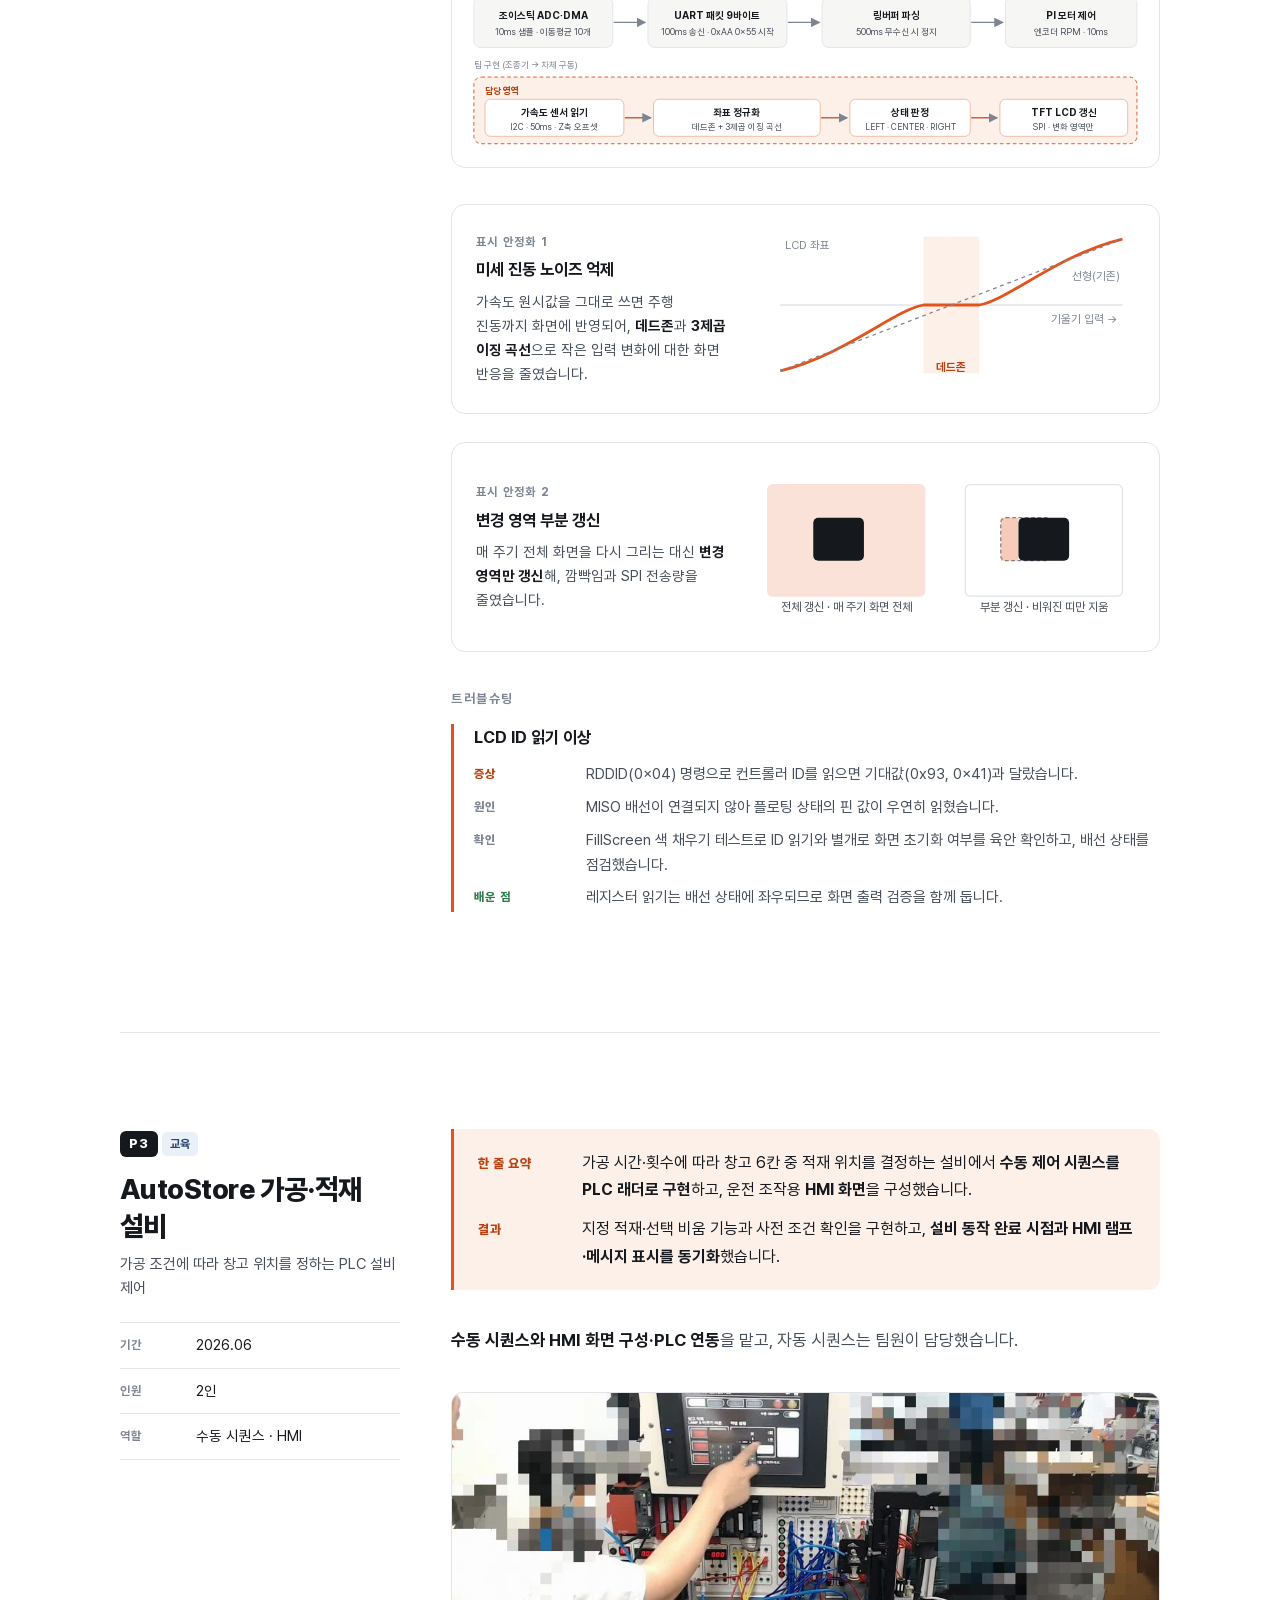
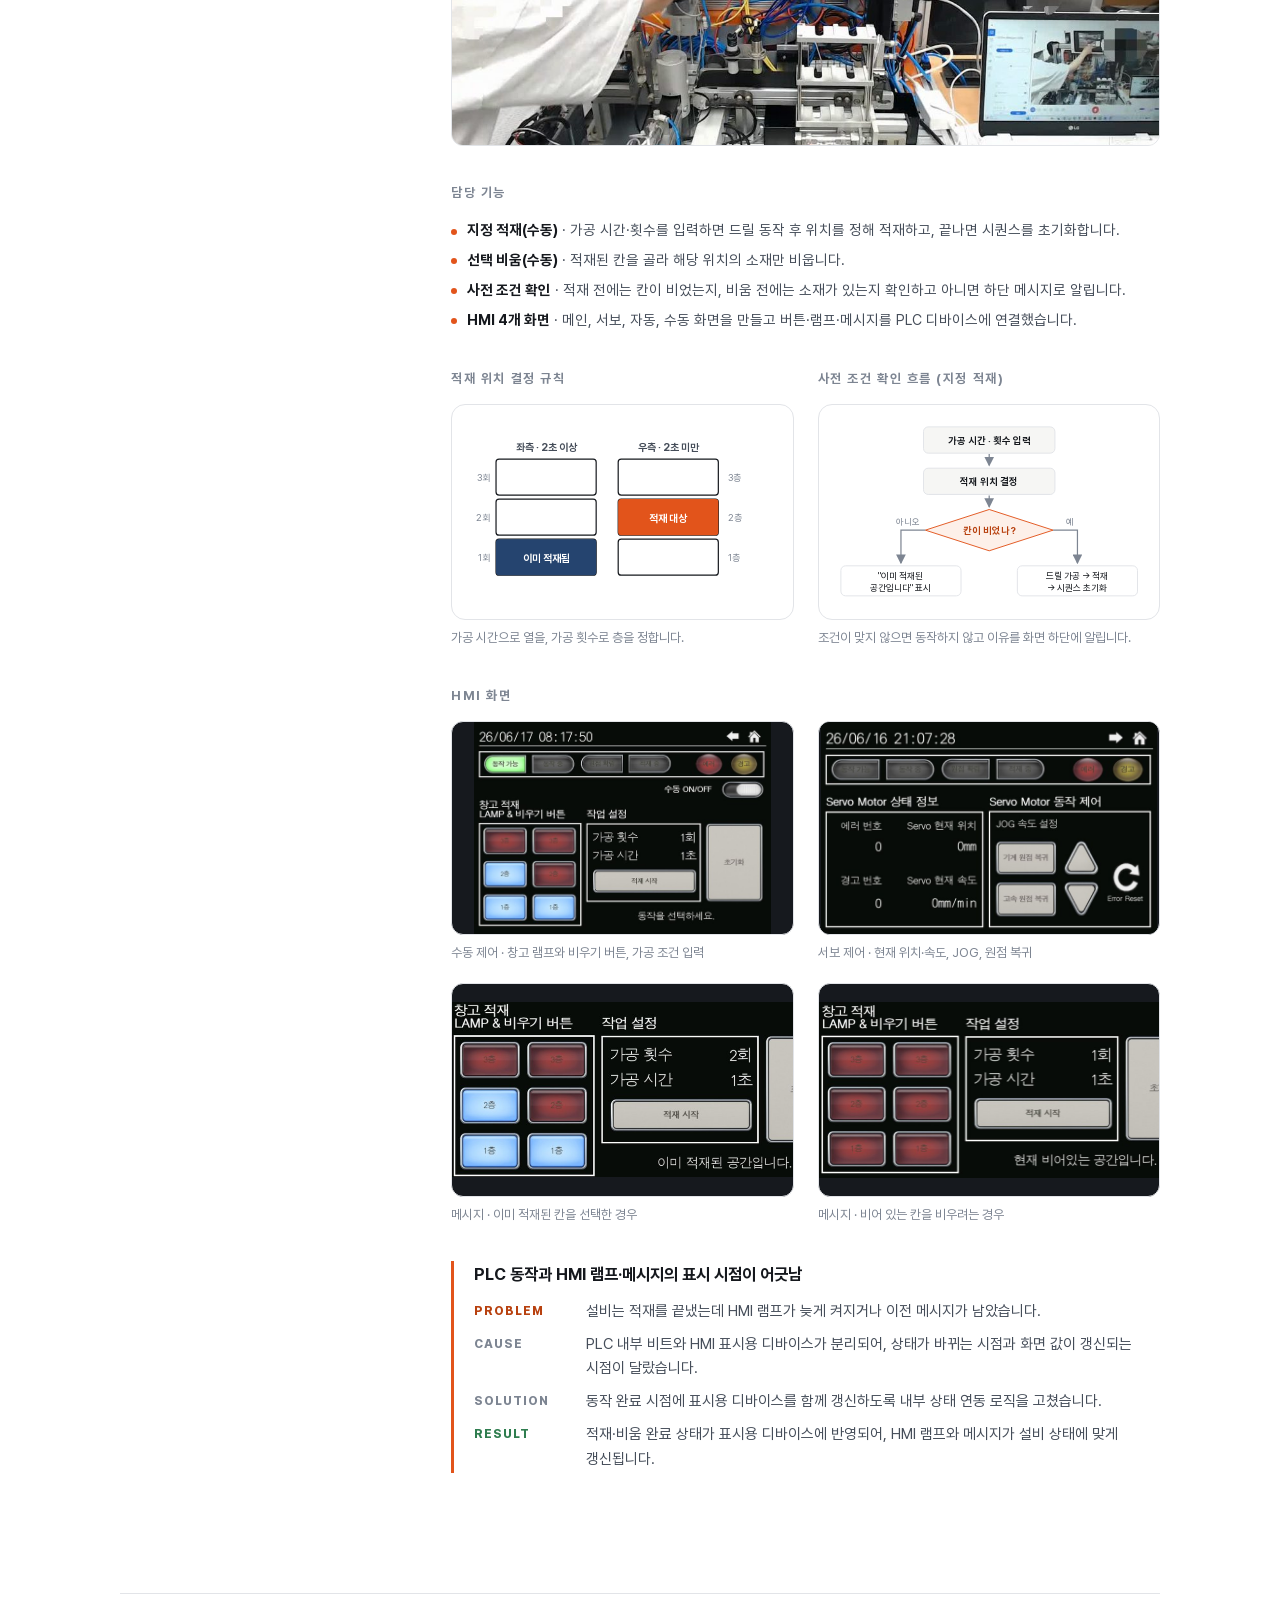
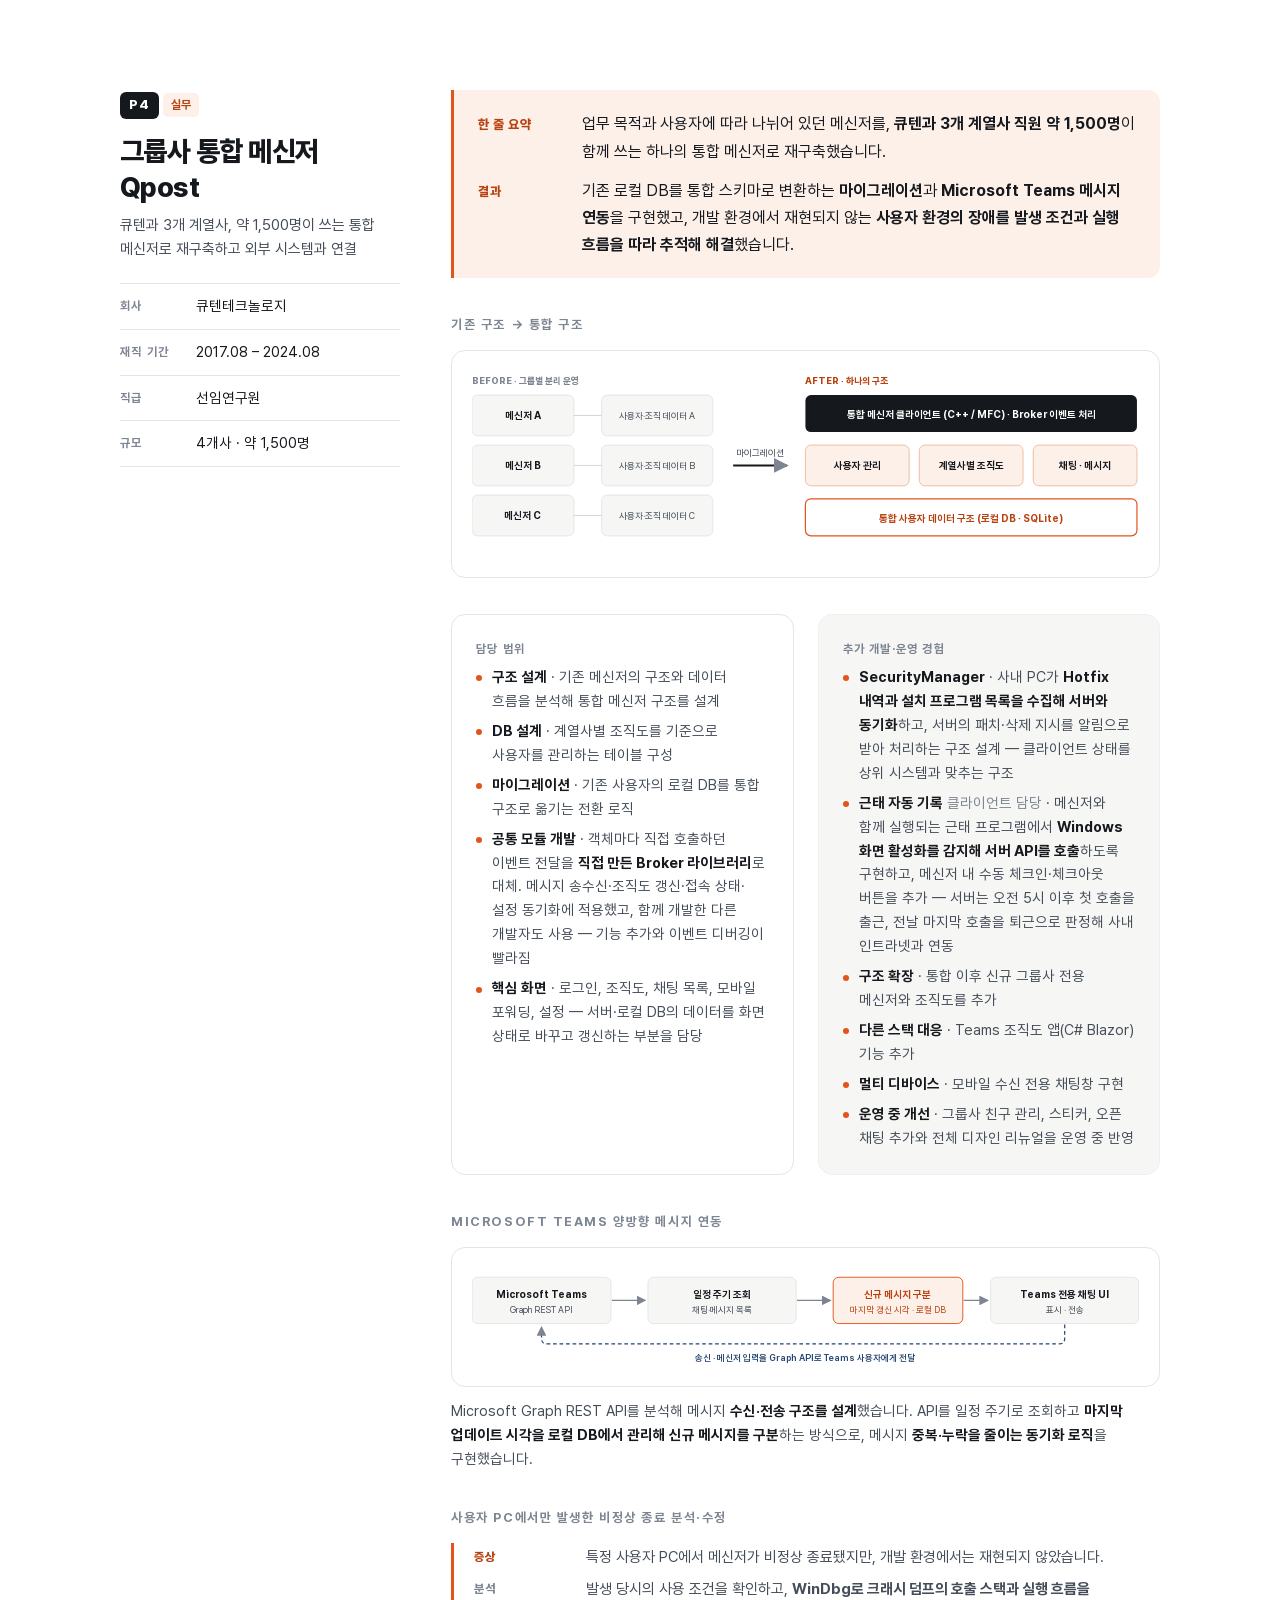
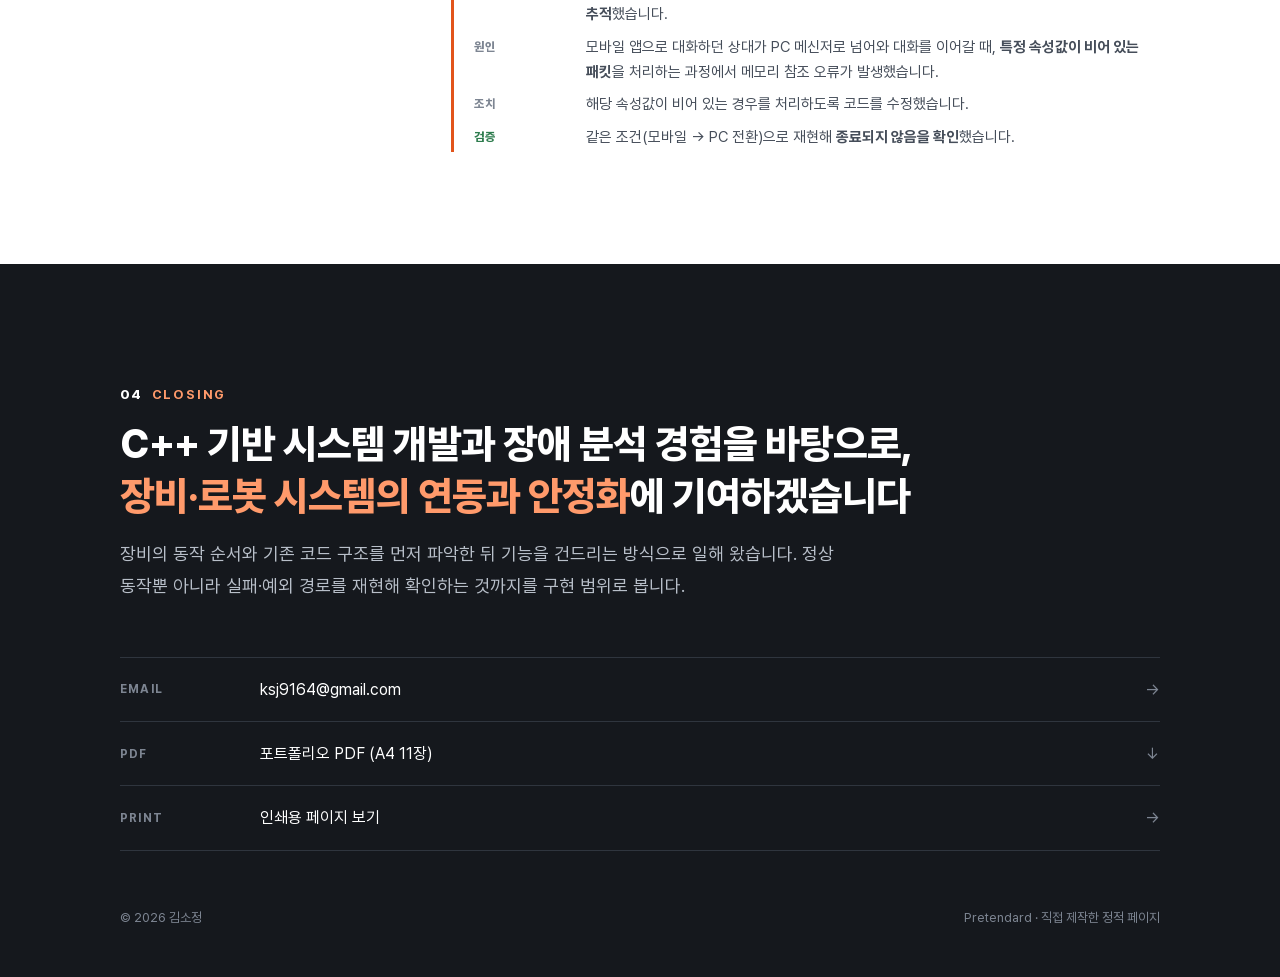
==== commit 229f5608: "P4 추가 개발·운영 경험 재편: 담당 범위와 의미 중심으로" ====
--- a/index.html
+++ b/index.html
@@ -582,12 +582,9 @@
             </ul></div>
           <div class="box tint"><span class="label">추가 개발·운영 경험</span>
             <ul class="dots small" style="margin-top:6px">
-              <li><b>SecurityManager</b> · PC의 Hotfix 내역과 설치 프로그램을 서버와 동기화하고, 패치·삭제 알림을 받는 구조 설계</li>
-              <li>신규 그룹사 전용 메신저와 조직도 추가</li>
-              <li>Teams 조직도 앱(C# Blazor) 기능 추가</li>
-              <li>출퇴근 체크인·체크아웃, 모바일 수신 전용 채팅창</li>
-              <li>그룹사 친구 추가·삭제, 스티커, 오픈 채팅</li>
-              <li>메신저 전체 디자인 리뉴얼</li>
+              <li><b>SecurityManager</b> · 사내 PC가 <b>Hotfix 내역과 설치 프로그램 목록을 수집해 서버와 동기화</b>하고, 서버의 패치·삭제 지시를 알림으로 받아 처리하는 구조 설계 — 클라이언트 상태를 상위 시스템과 맞추는 구조</li>
+              <li><b>근태 자동 기록</b> <span class="muted">클라이언트 담당</span> · 메신저와 함께 실행되는 근태 프로그램에서 <b>Windows 화면 활성화를 감지해 서버 API를 호출</b>하도록 구현하고, 메신저 내 수동 체크인·체크아웃 버튼을 추가 — 서버는 오전 5시 이후 첫 호출을 출근, 전날 마지막 호출을 퇴근으로 판정해 사내 인트라넷과 연동</li>
+              <li><b>구조 확장</b> · 통합 이후 신규 그룹사 전용 메신저와 조직도를 추가</li><li><b>다른 스택 대응</b> · Teams 조직도 앱(C# Blazor) 기능 추가</li><li><b>멀티 디바이스</b> · 모바일 수신 전용 채팅창 구현</li><li><b>운영 중 개선</b> · 그룹사 친구 관리, 스티커, 오픈 채팅 추가와 전체 디자인 리뉴얼을 운영 중 반영</li>
             </ul></div>
         </div>
         <div>
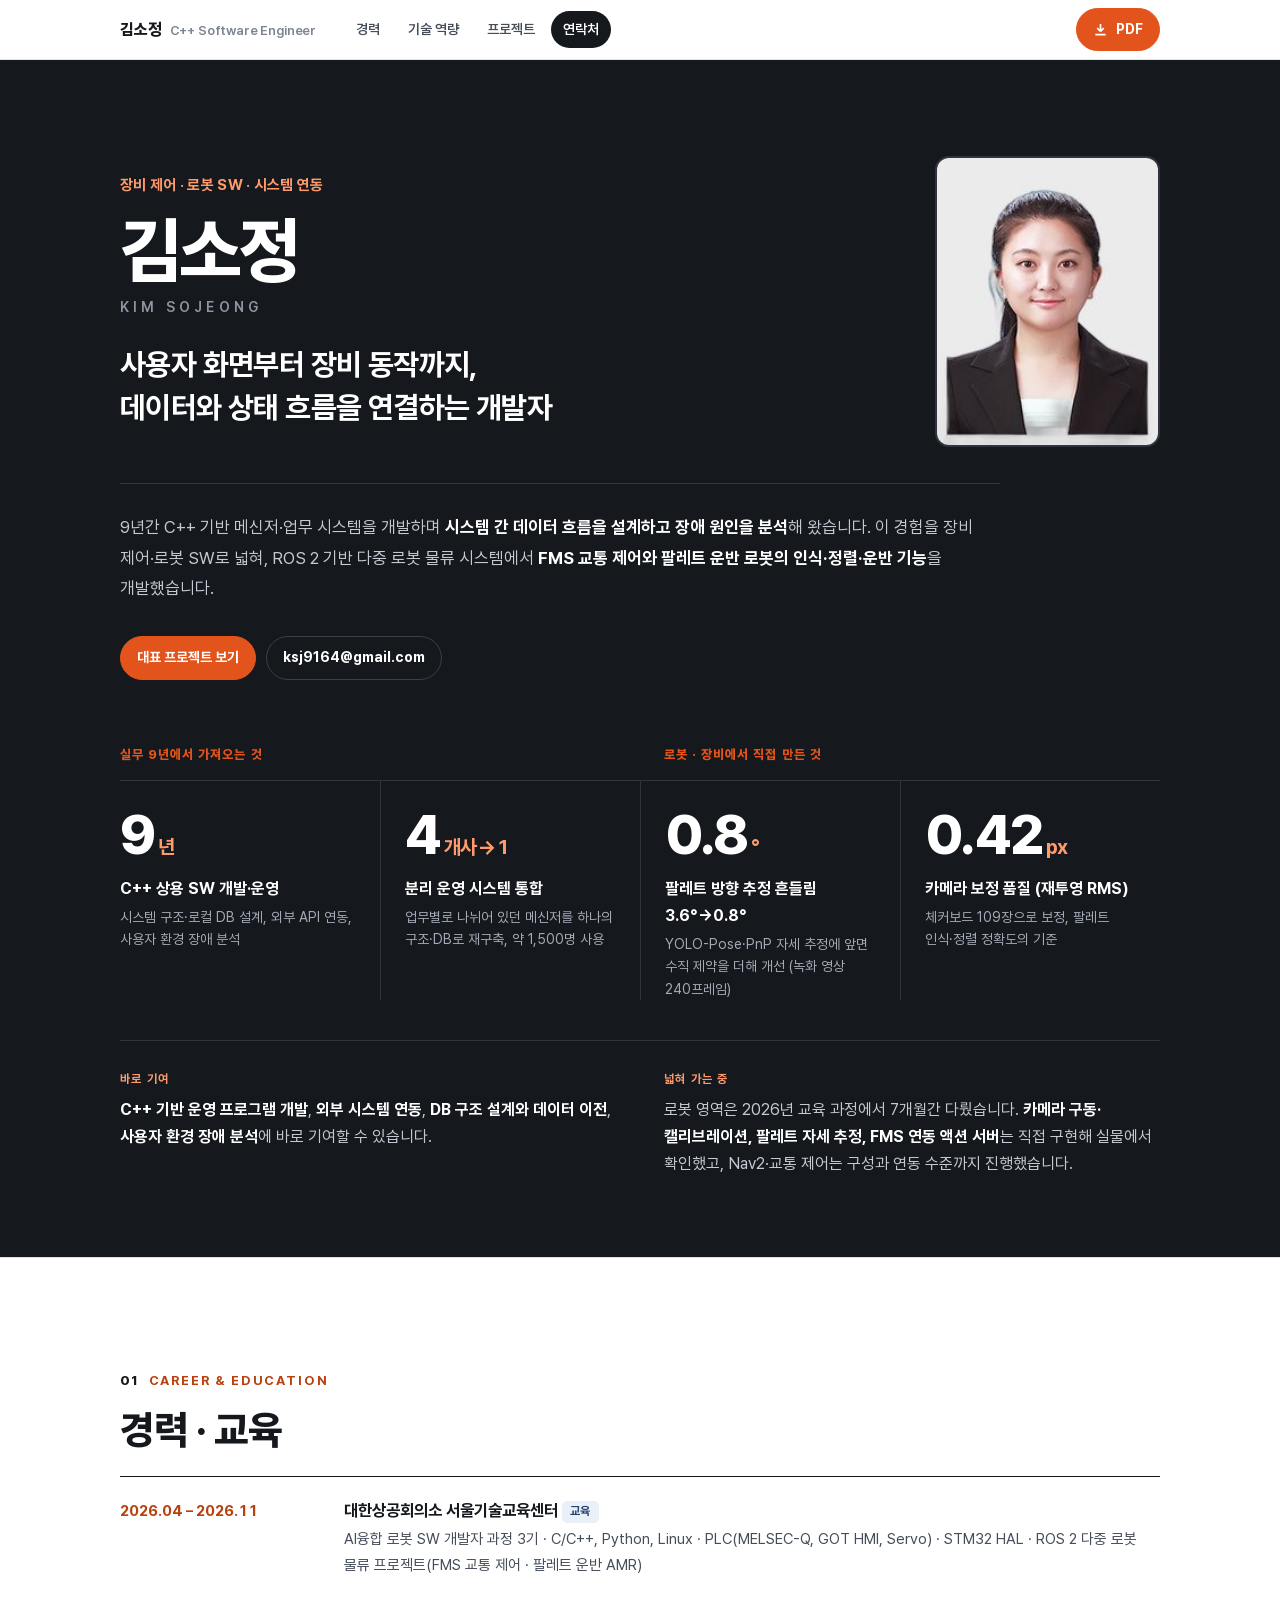
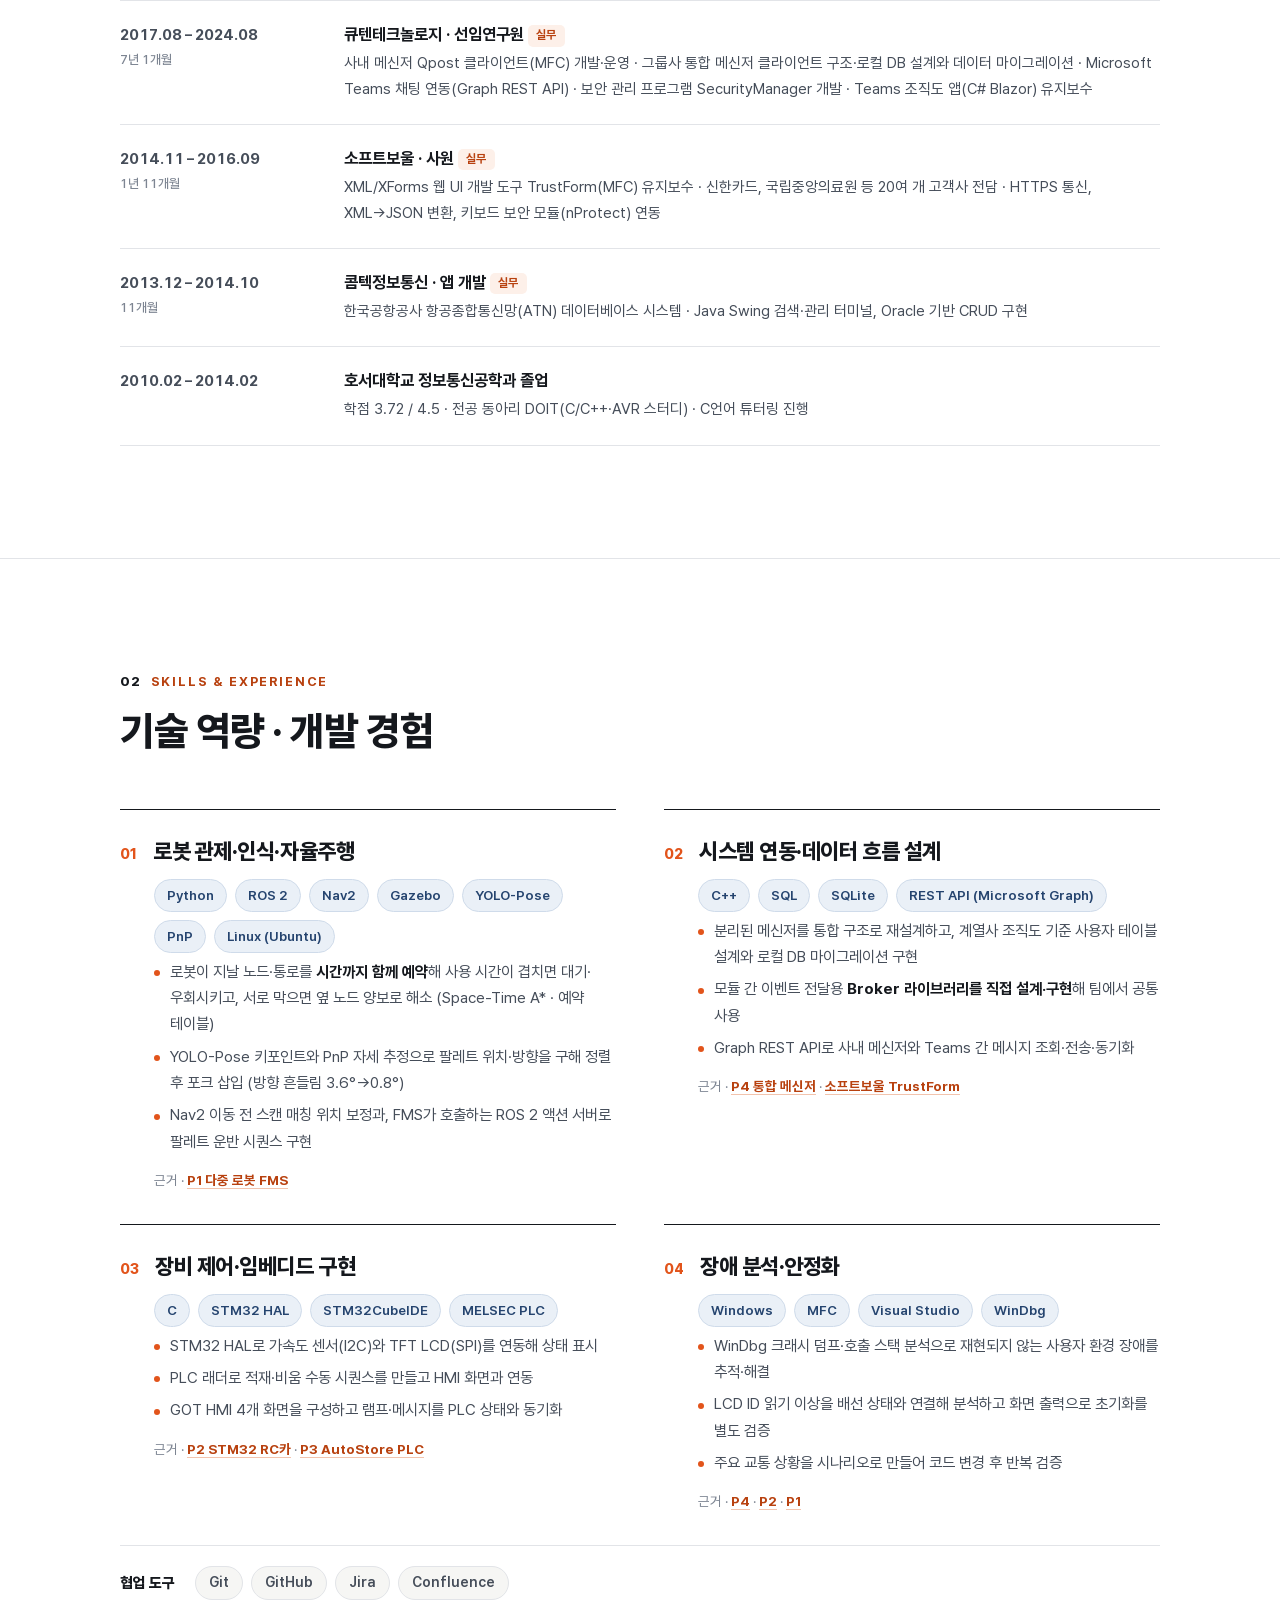
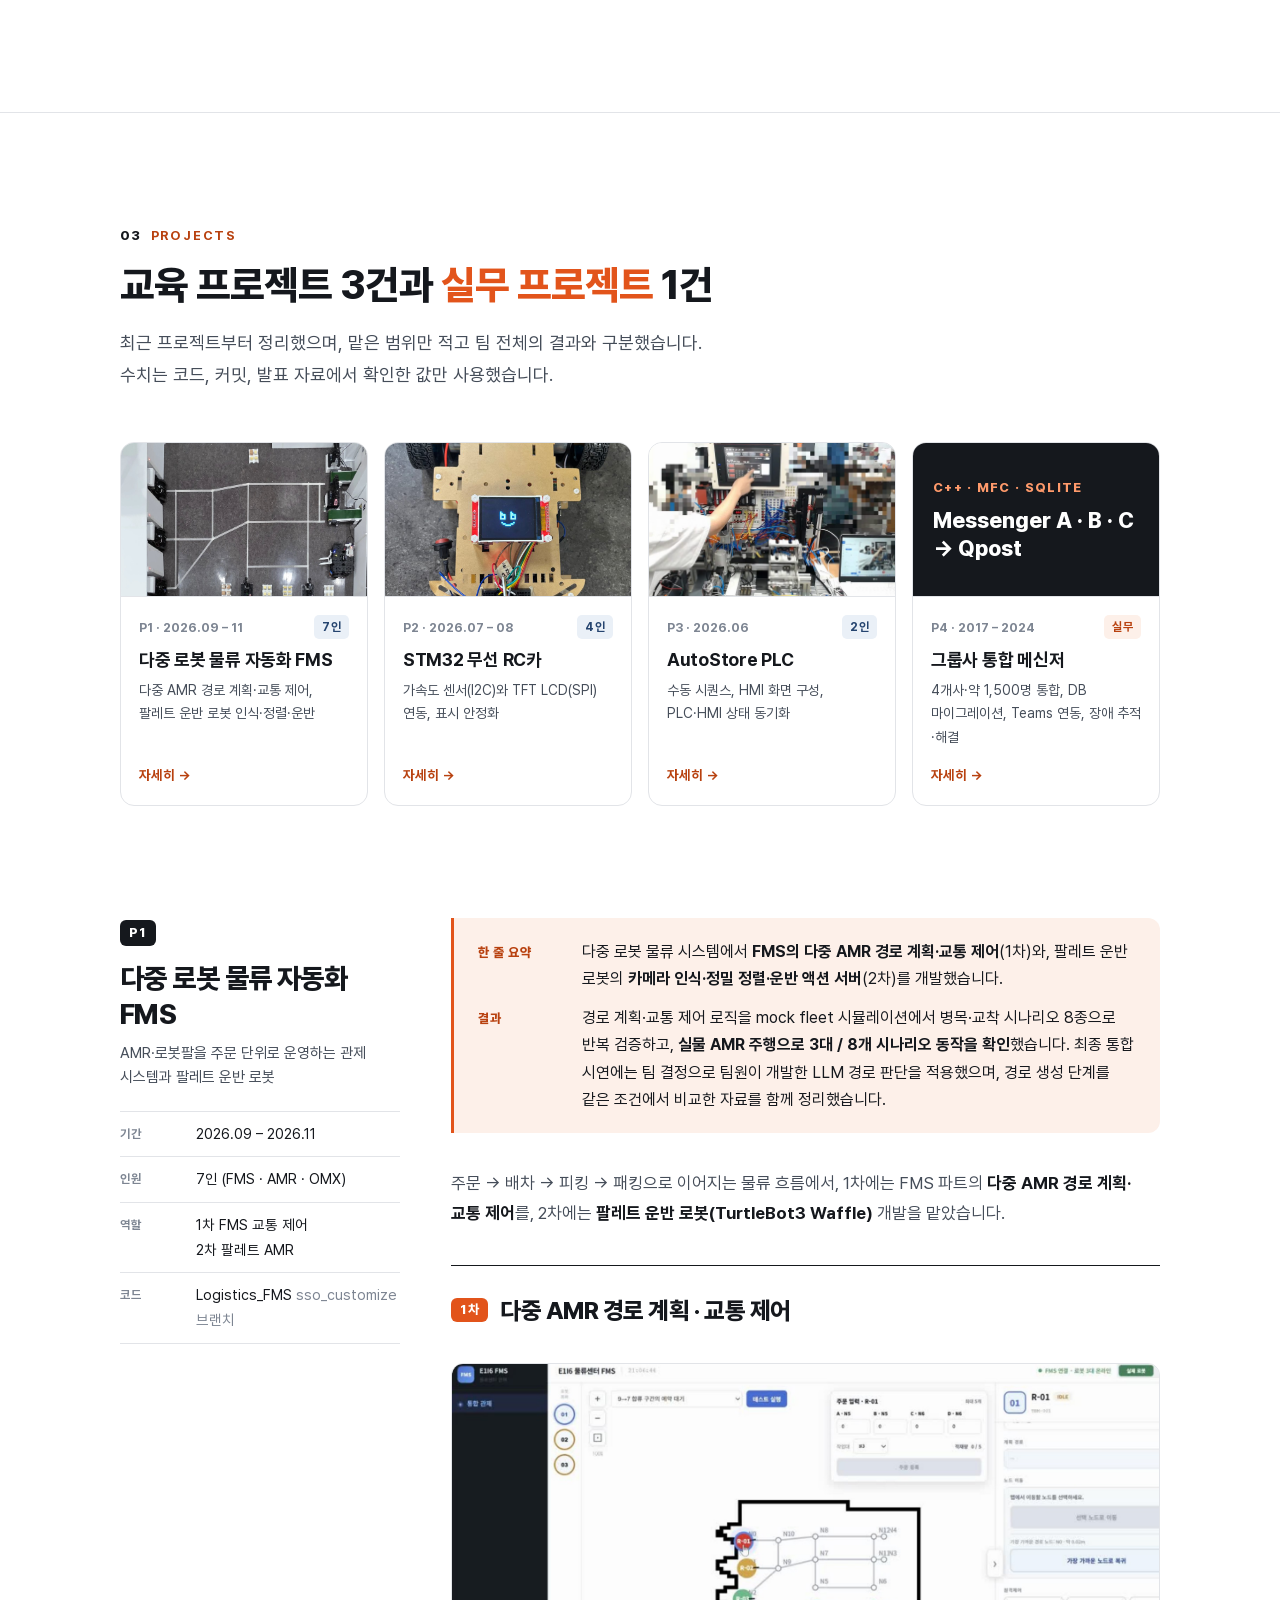
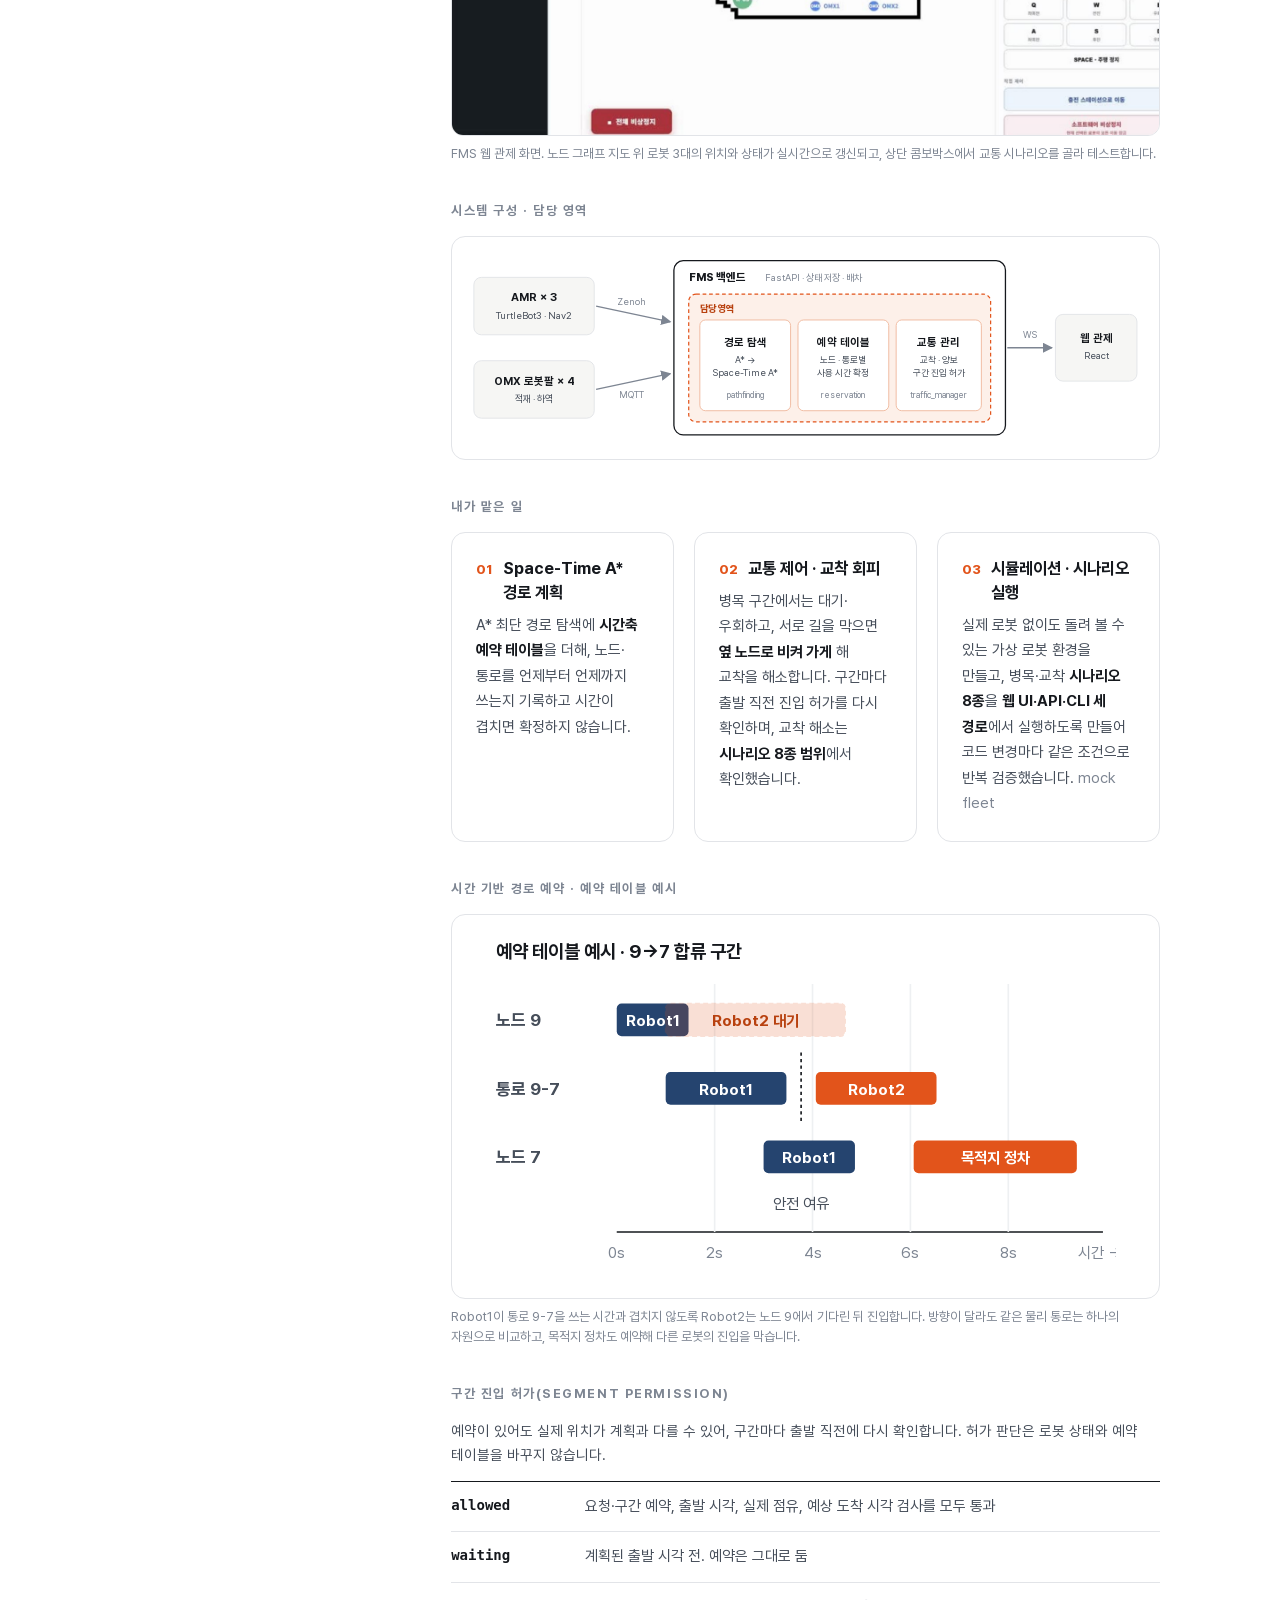
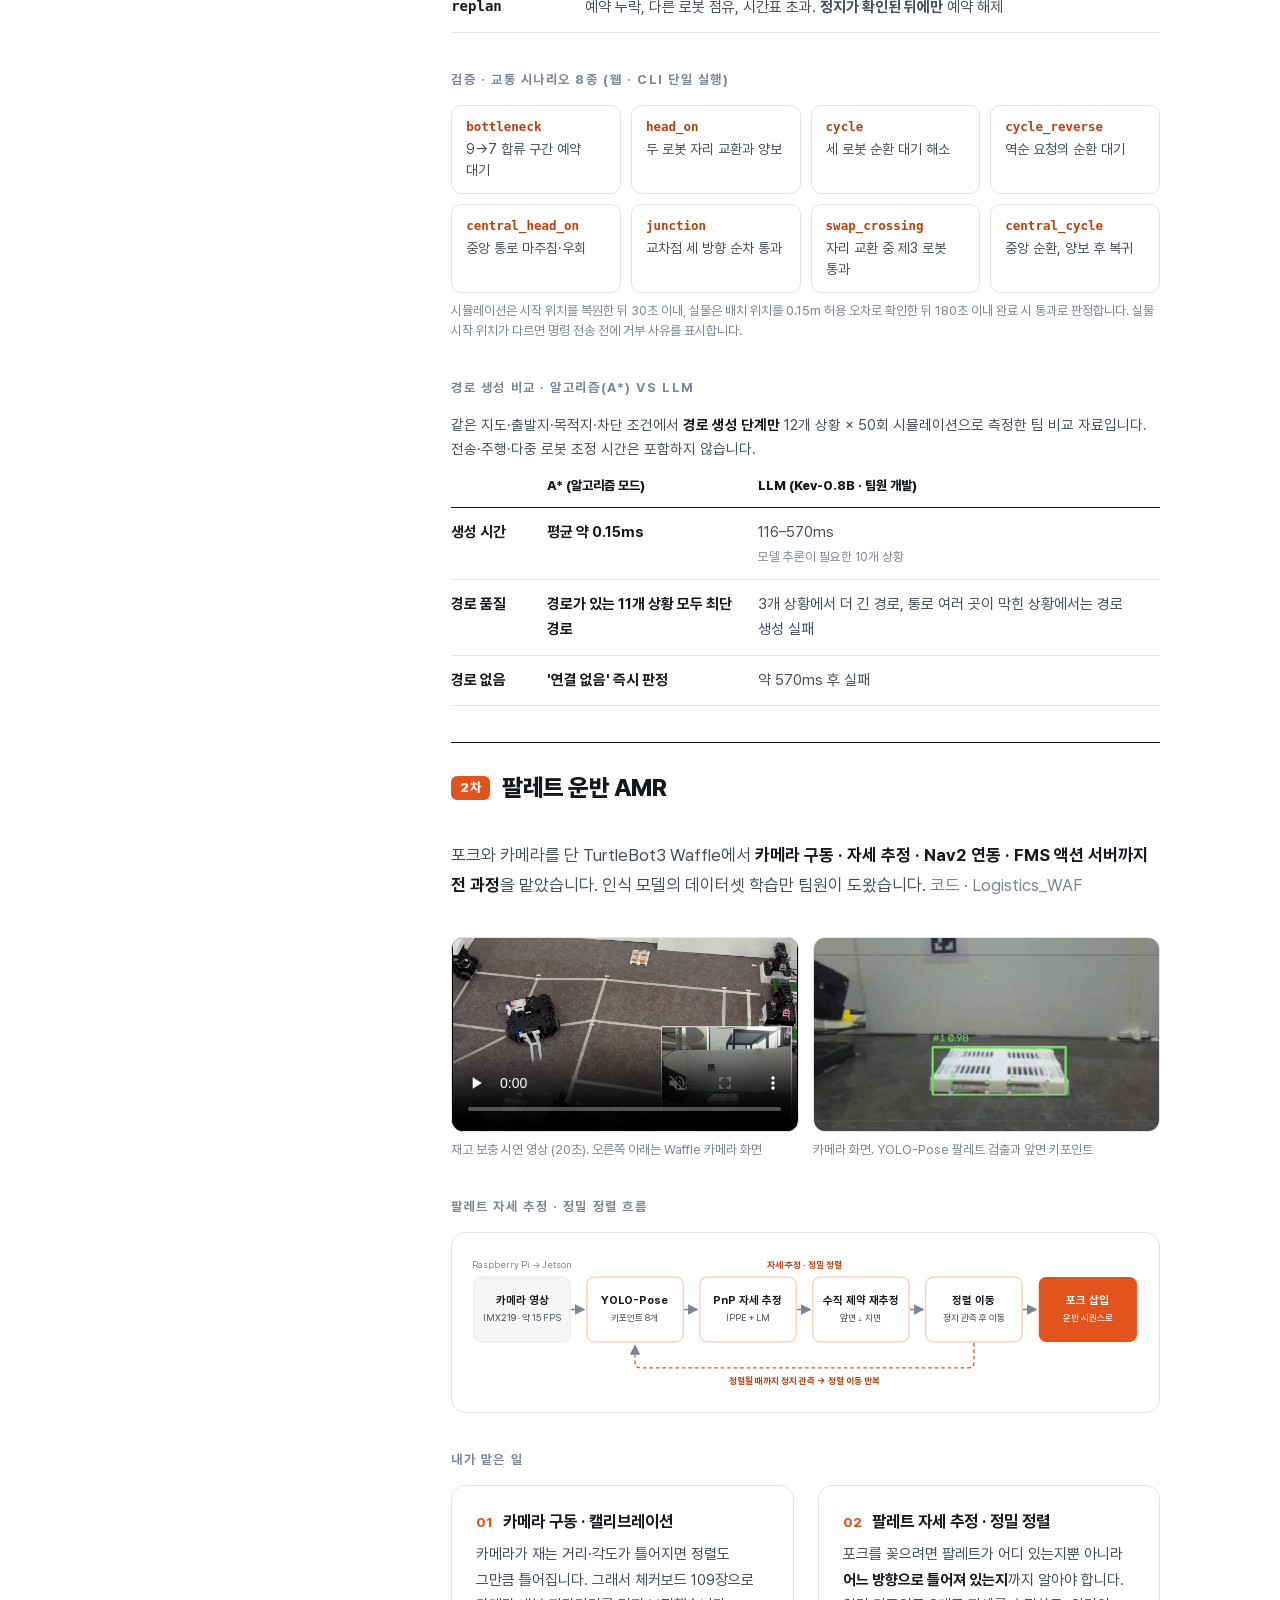
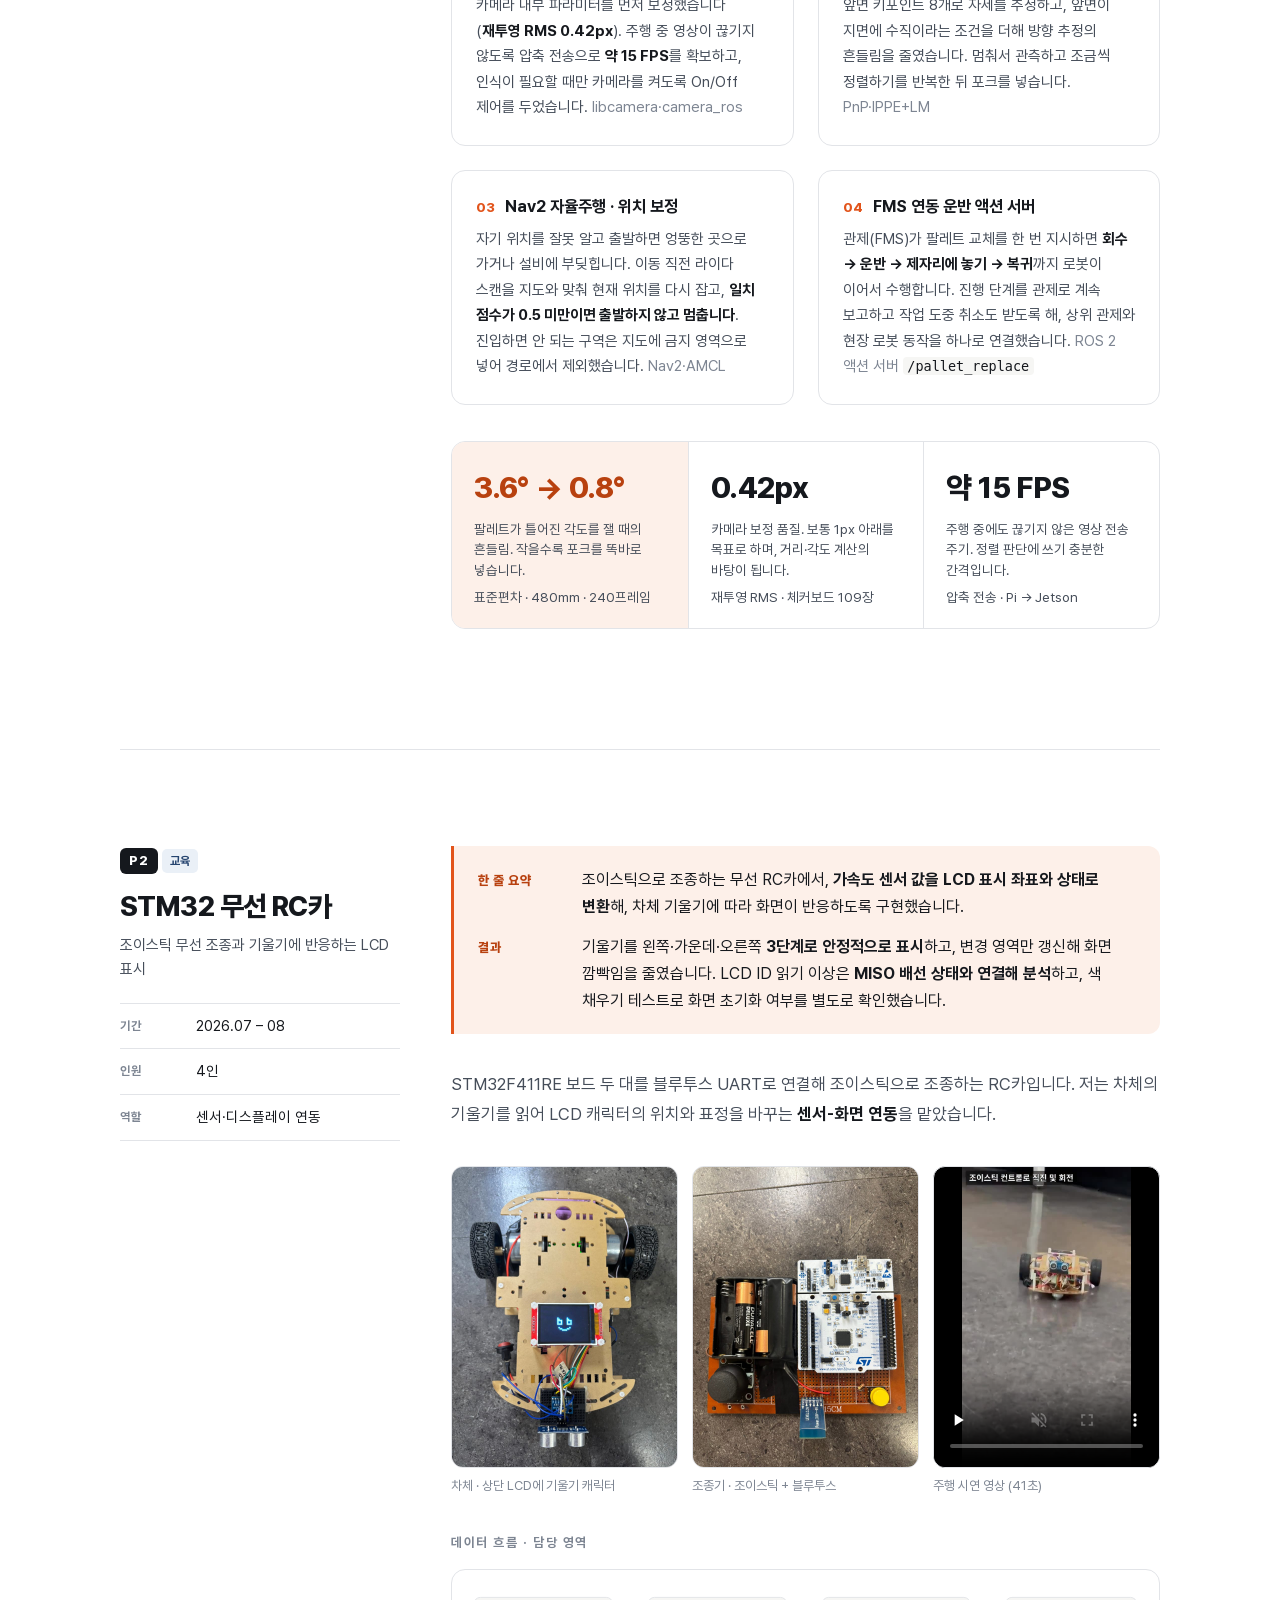
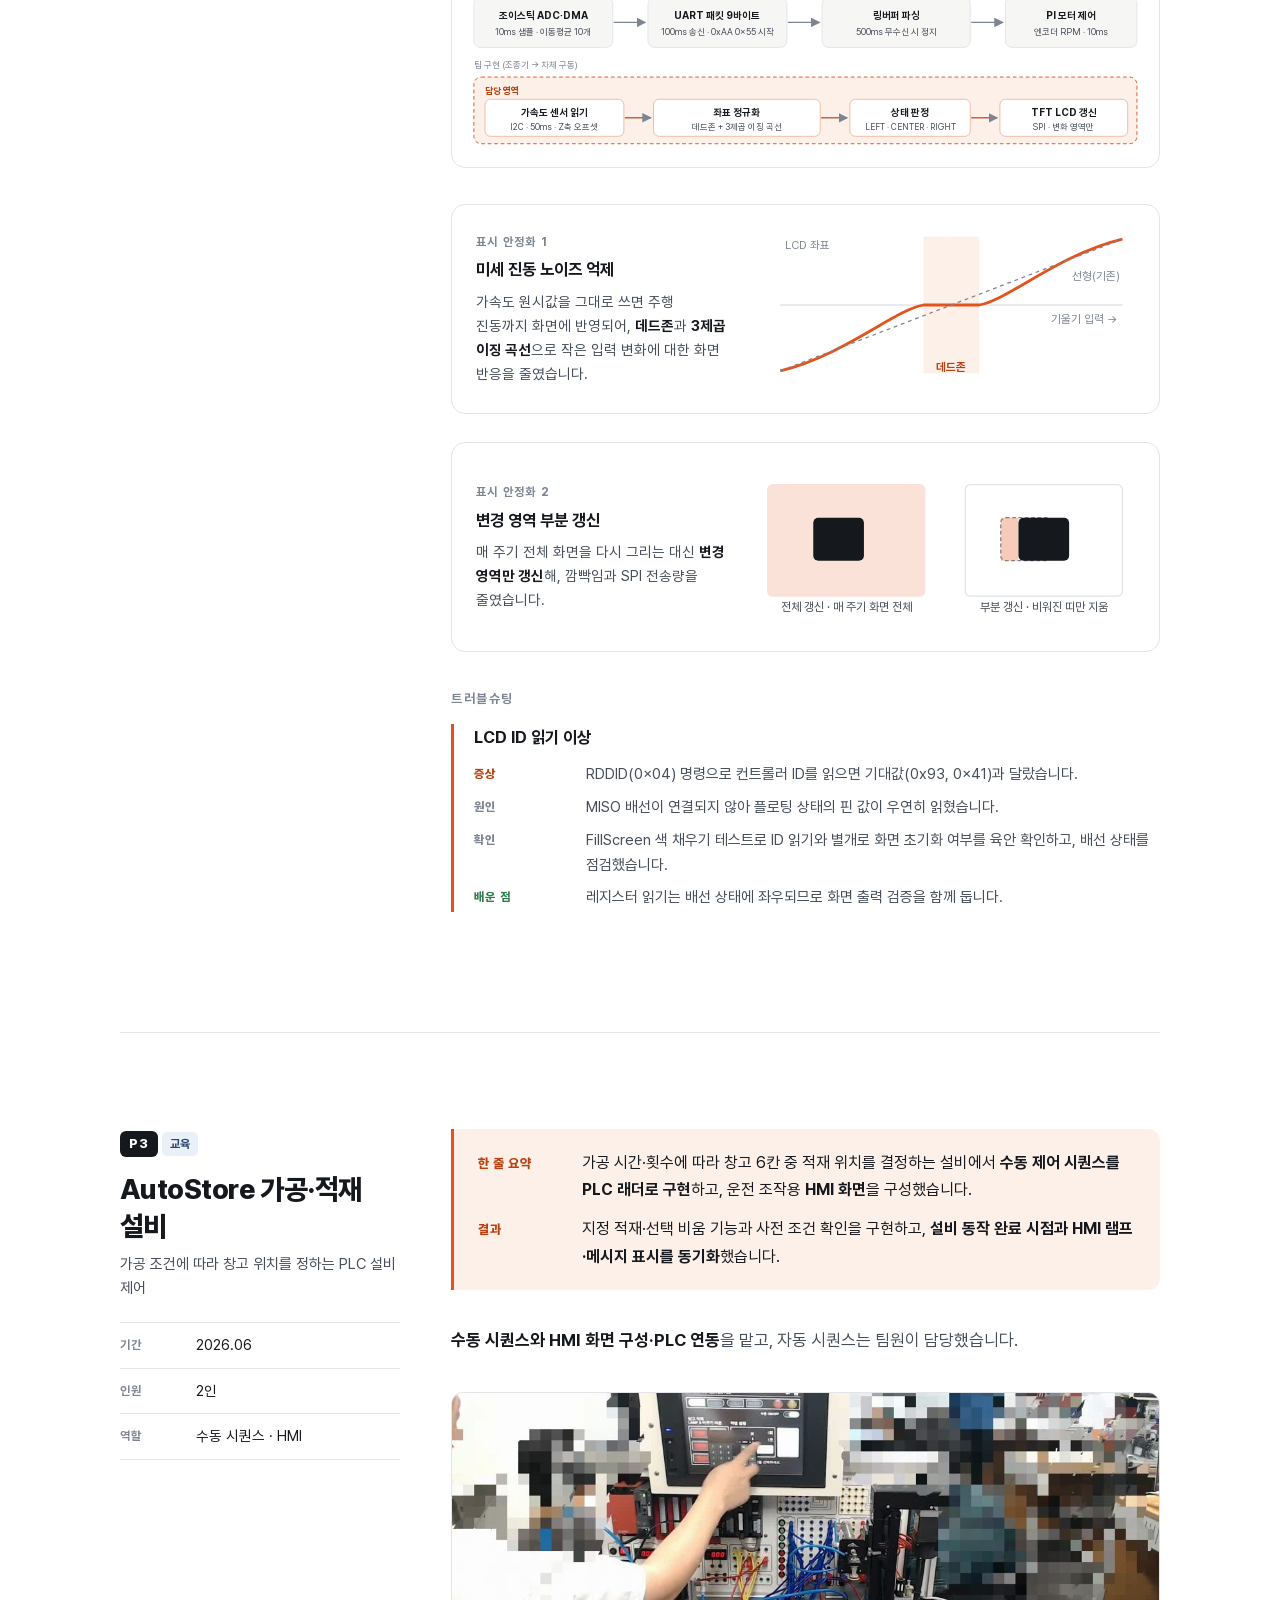
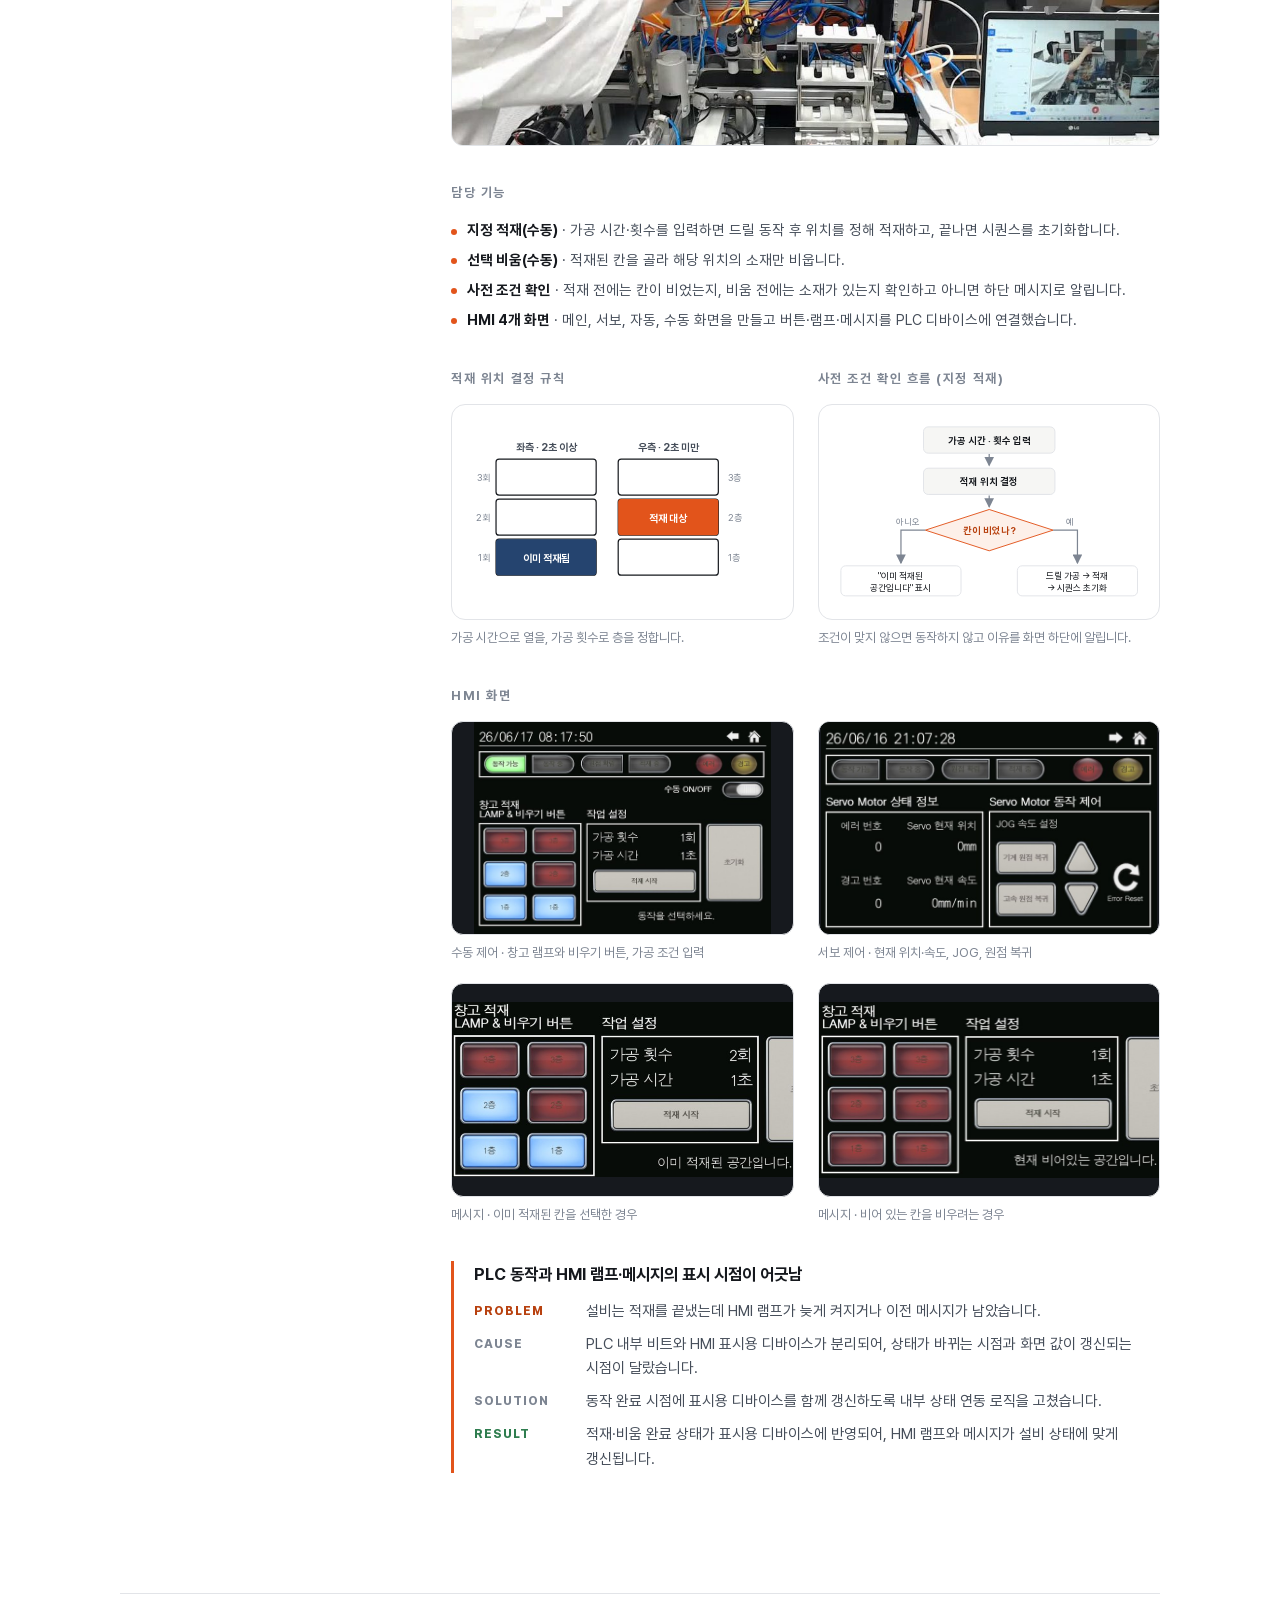
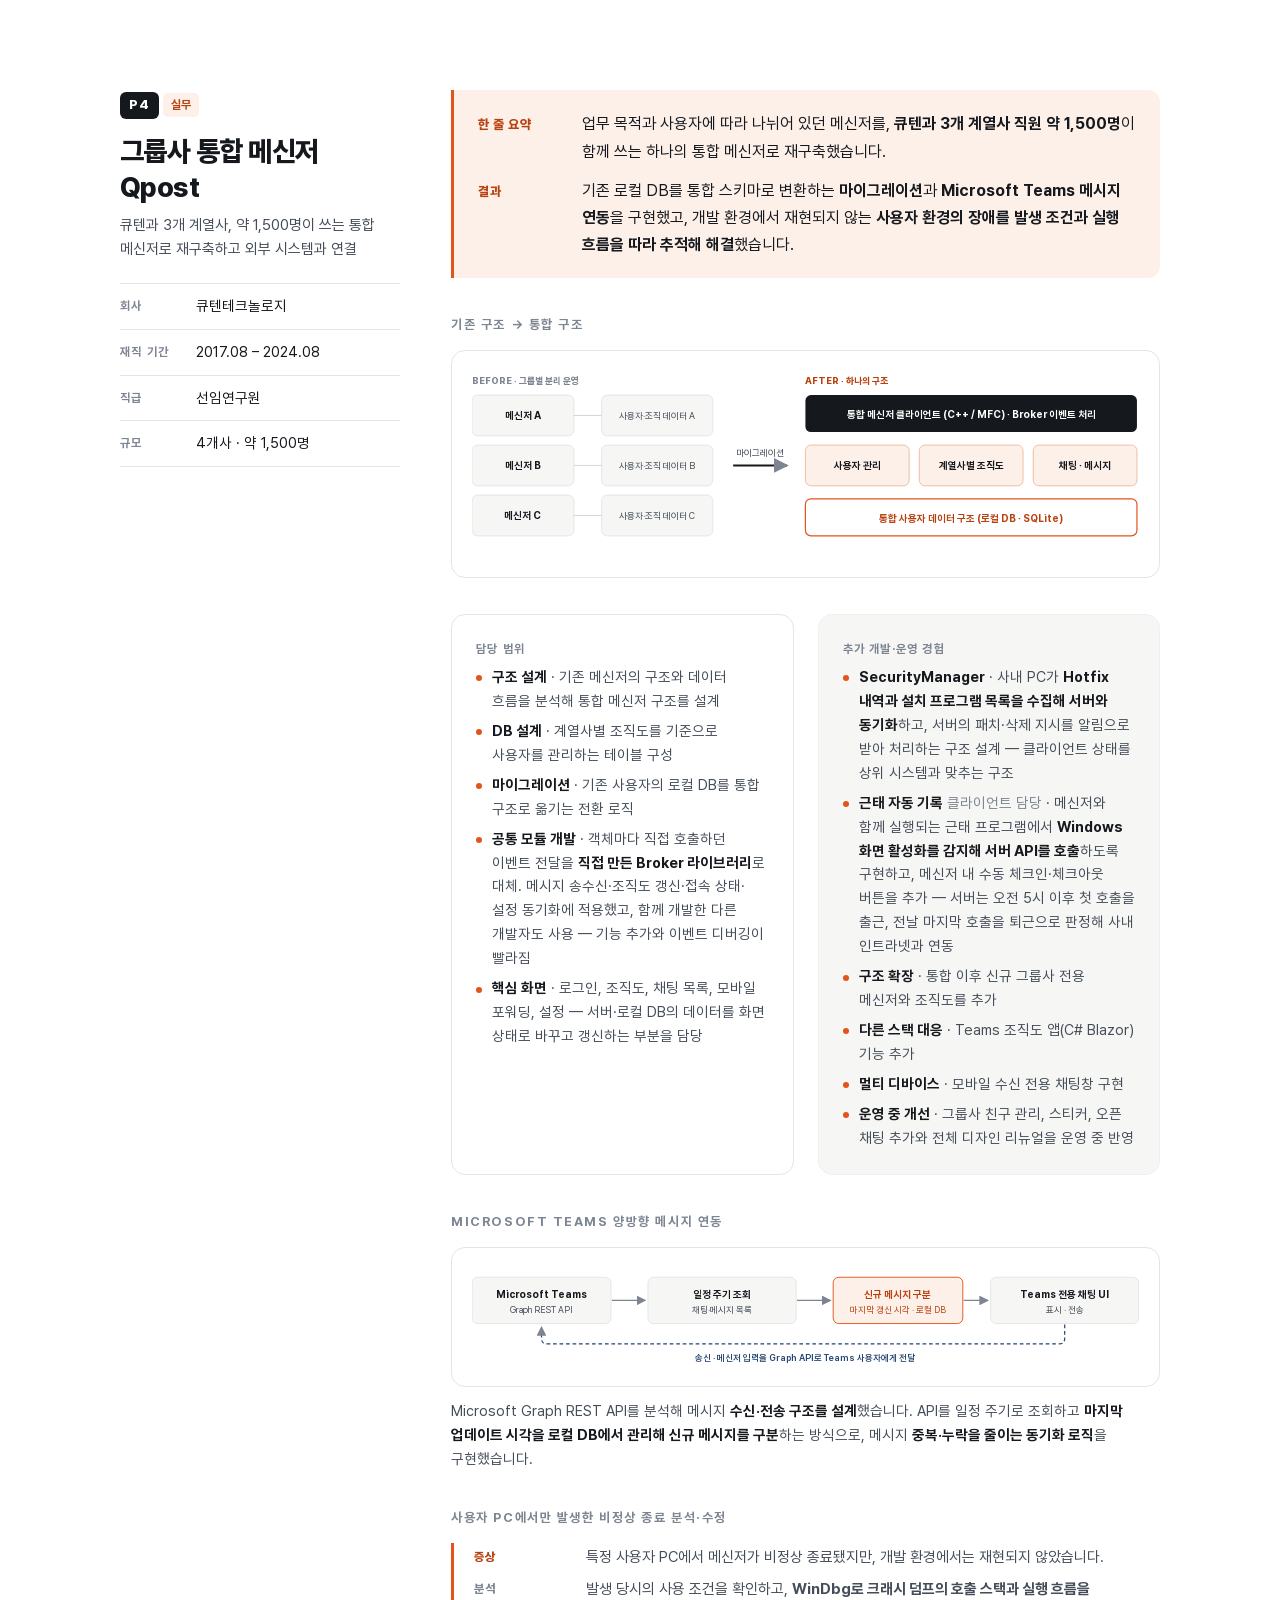
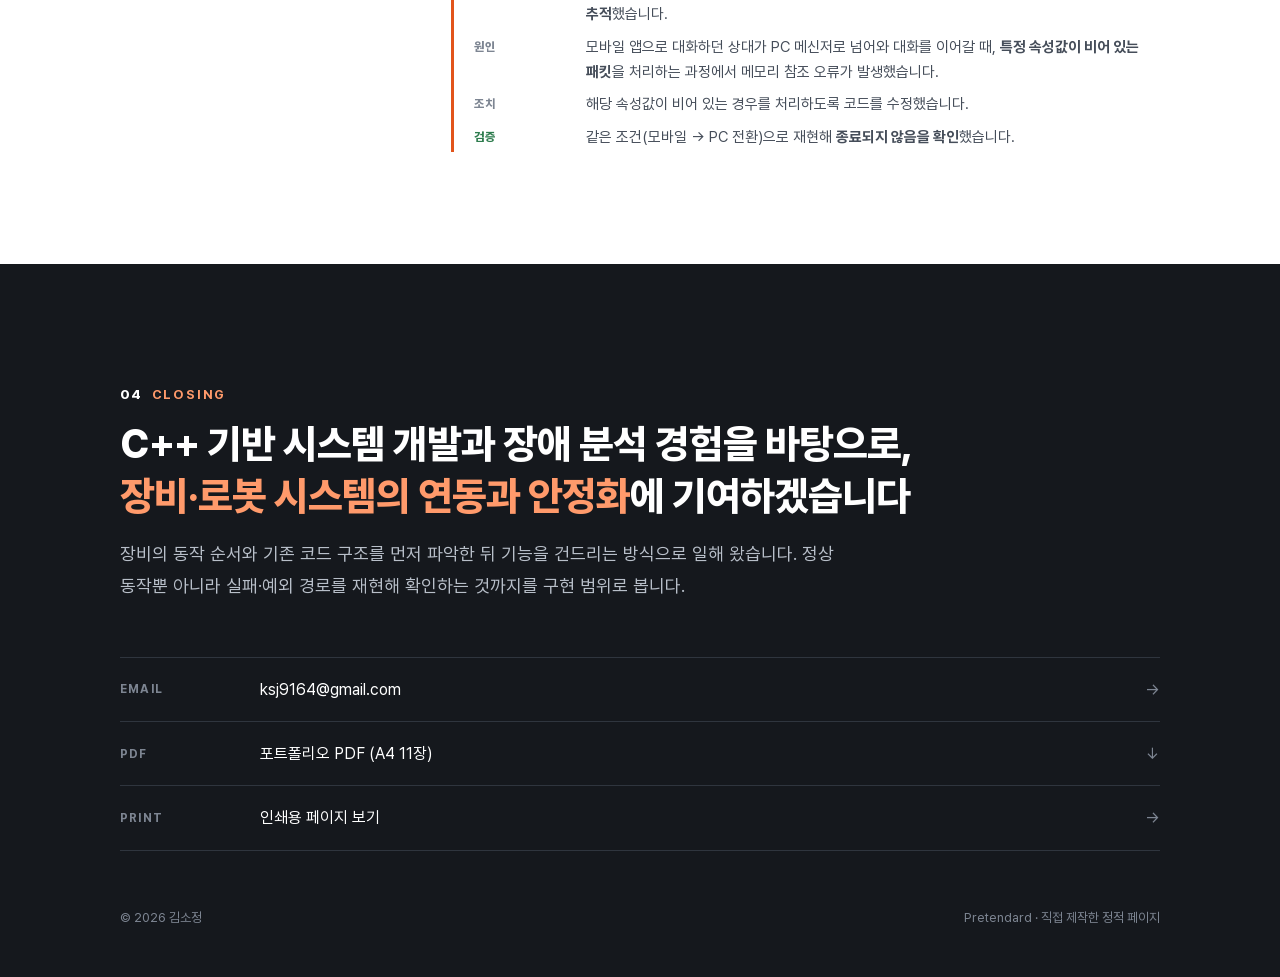
==== commit 6a989e71: "P1 2차에 Logistics_WAF 저장소 링크 추가" ====
--- a/index.html
+++ b/index.html
@@ -282,7 +282,7 @@
         </div>
 
         <h3 class="phase"><span>2차</span>팔레트 운반 AMR</h3>
-        <p class="intro">포크와 카메라를 단 TurtleBot3 Waffle에서 <b>카메라 구동 · 자세 추정 · Nav2 연동 · FMS 액션 서버까지 전 과정</b>을 맡았습니다. 인식 모델의 데이터셋 학습만 팀원이 도왔습니다.</p>
+        <p class="intro">포크와 카메라를 단 TurtleBot3 Waffle에서 <b>카메라 구동 · 자세 추정 · Nav2 연동 · FMS 액션 서버까지 전 과정</b>을 맡았습니다. 인식 모델의 데이터셋 학습만 팀원이 도왔습니다. <span class="muted">코드 · <a href="https://github.com/E1I6-Logistics/Logistics_WAF" target="_blank" rel="noopener">Logistics_WAF</a></span></p>
         <div class="photos wphotos">
           <figure><div class="shot video" style="aspect-ratio:16/9"><video src="assets/waffle_drive.mp4" poster="assets/waffle_drive_poster.jpg" controls muted playsinline loop preload="none" aria-label="재고 보충 시연 영상: Waffle이 카메라로 팔레트를 인식해 포크로 싣고 운반"></video></div><figcaption class="cap">재고 보충 시연 영상 (20초). 오른쪽 아래는 Waffle 카메라 화면</figcaption></figure>
           <figure><a class="shot" href="assets/waffle_cam.jpg" target="_blank" rel="noopener" style="aspect-ratio:16/9"><img src="assets/waffle_cam.jpg" alt="Waffle 카메라 화면: YOLO-Pose가 팔레트를 검출하고 앞면 키포인트를 표시" loading="lazy"></a><figcaption class="cap">카메라 화면. YOLO-Pose 팔레트 검출과 앞면 키포인트</figcaption></figure>
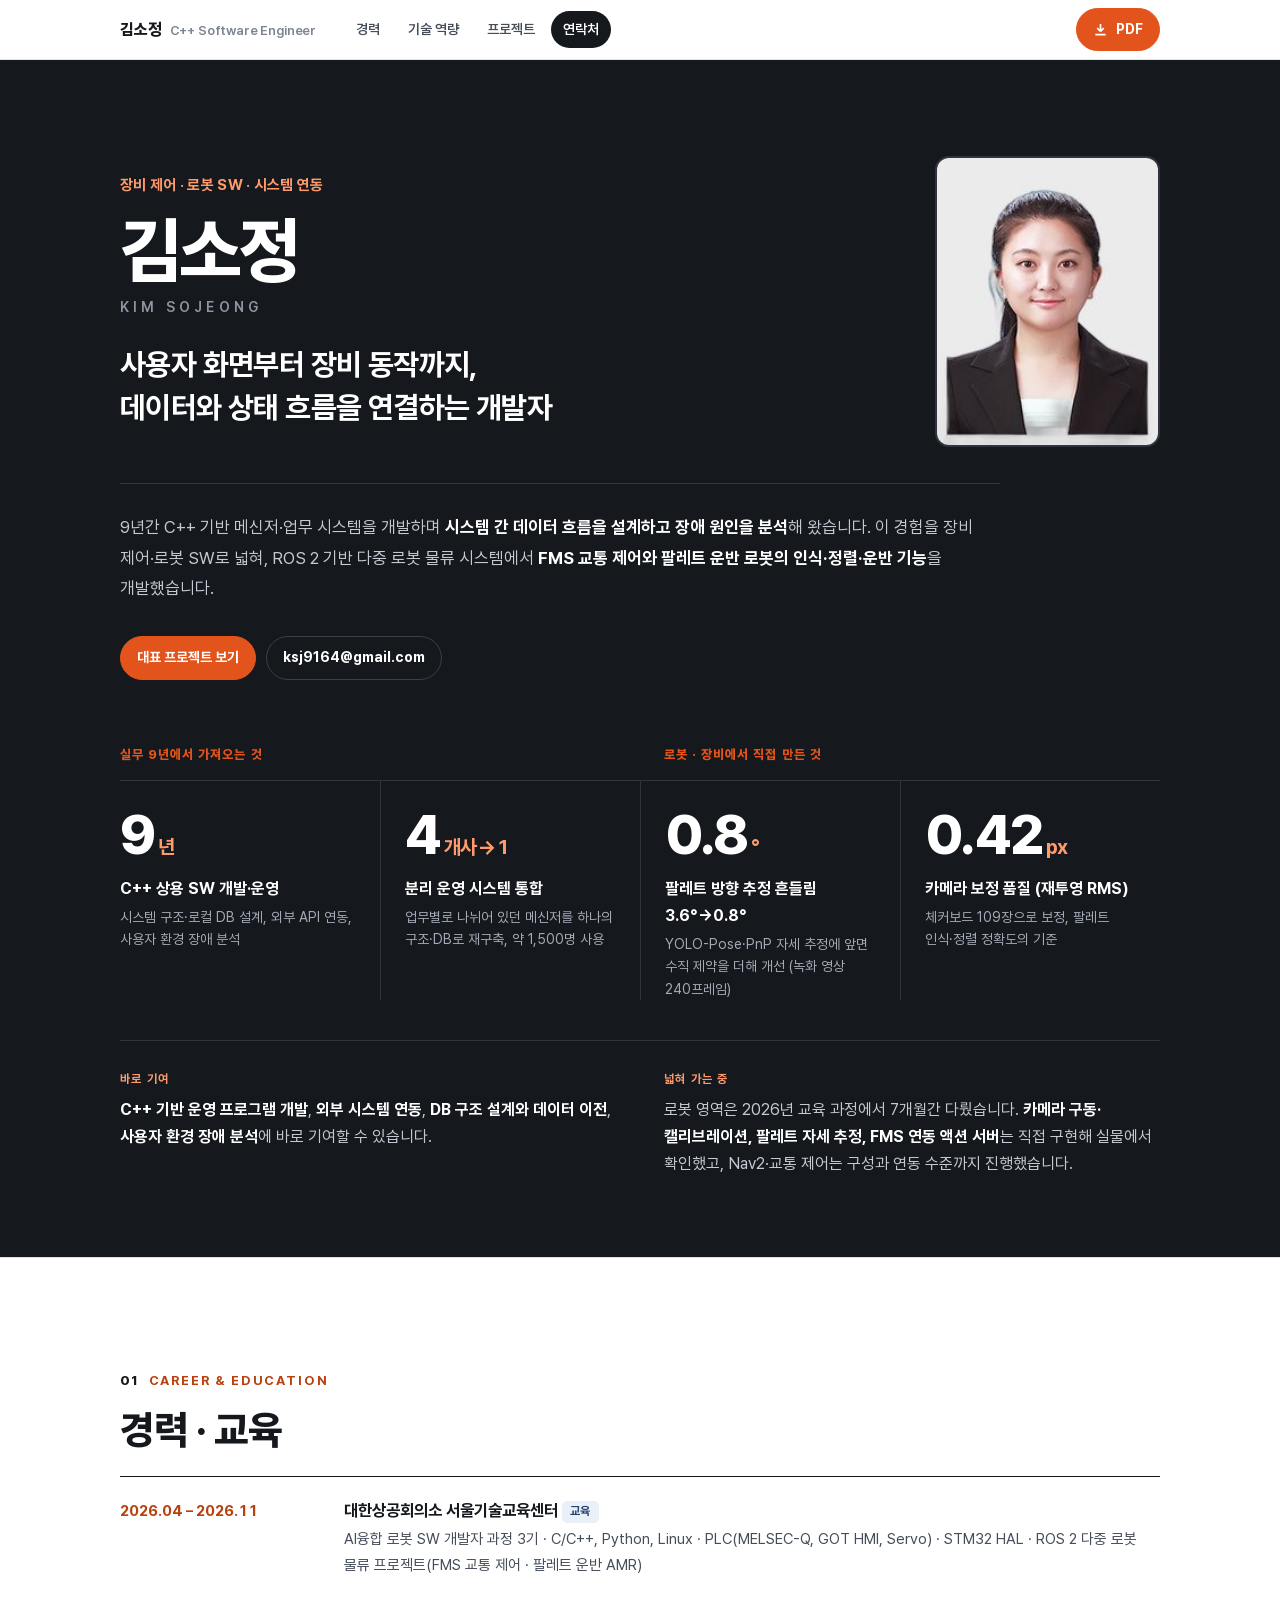
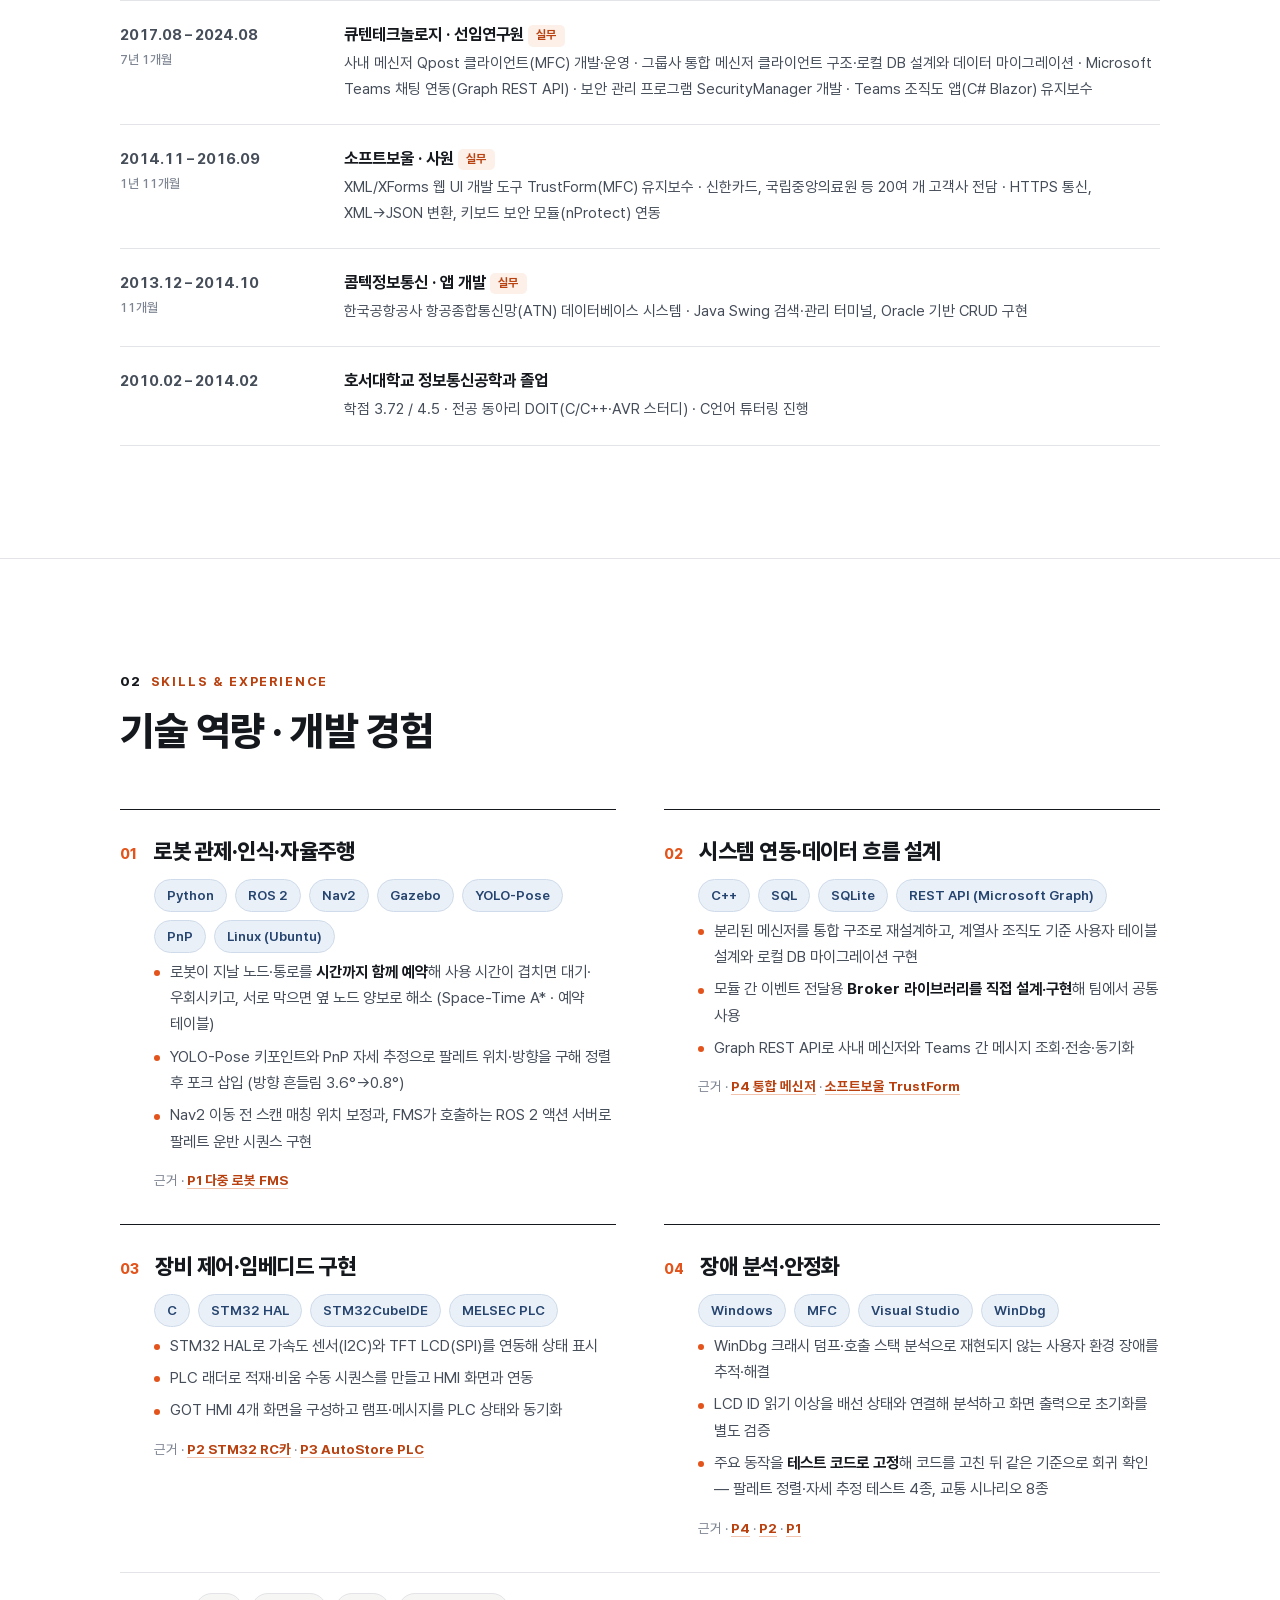
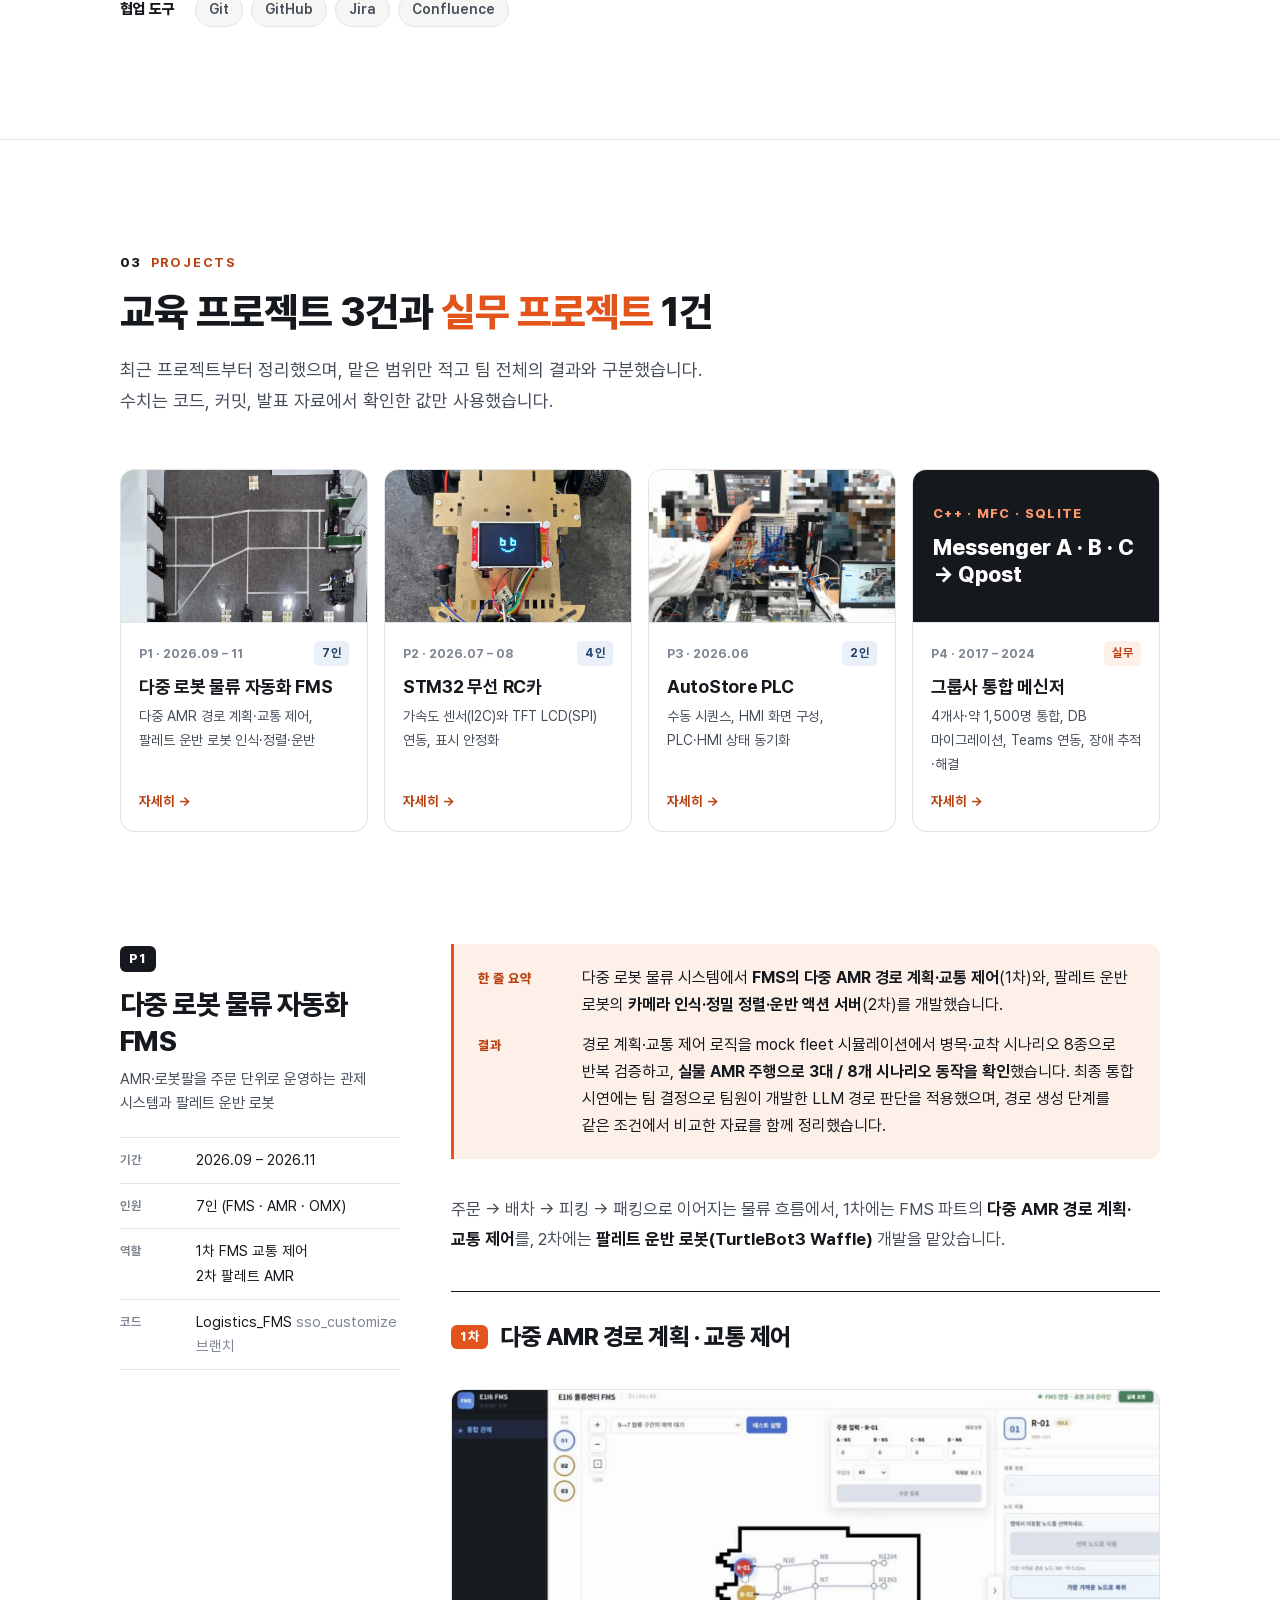
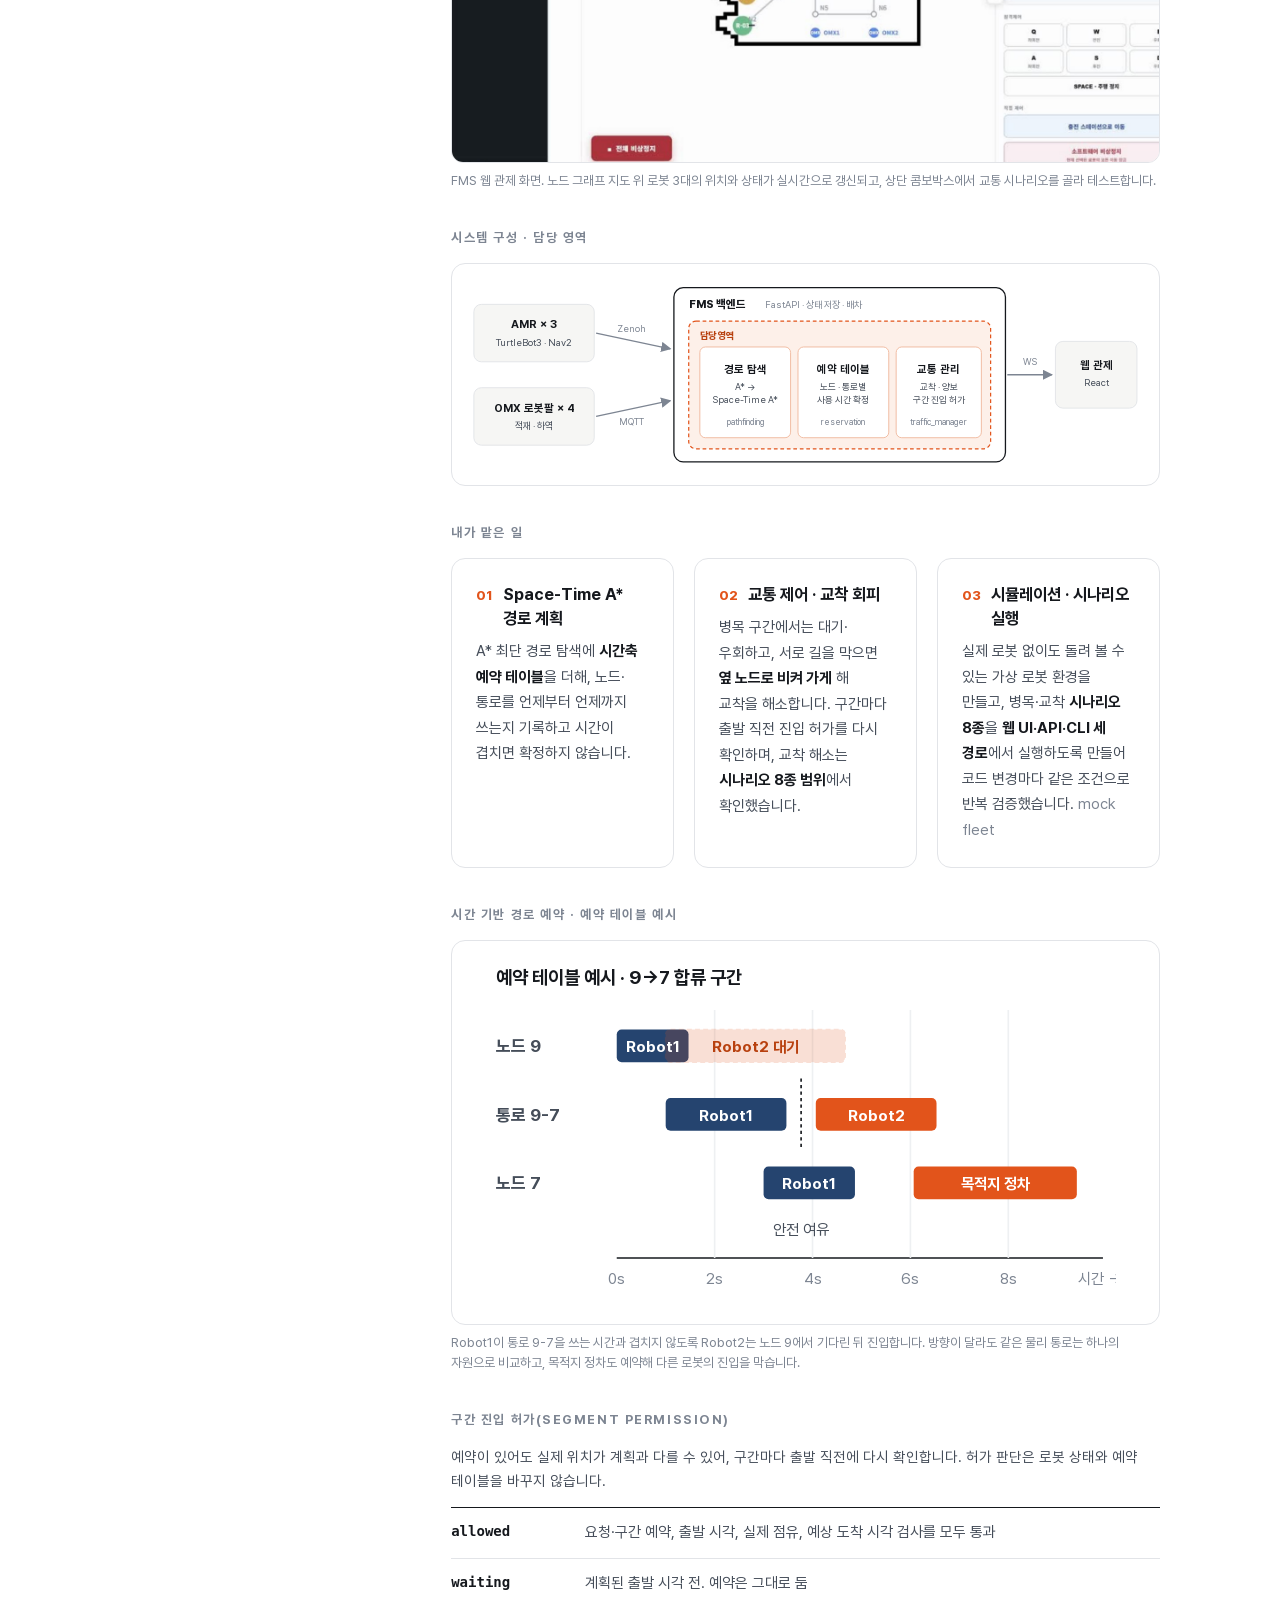
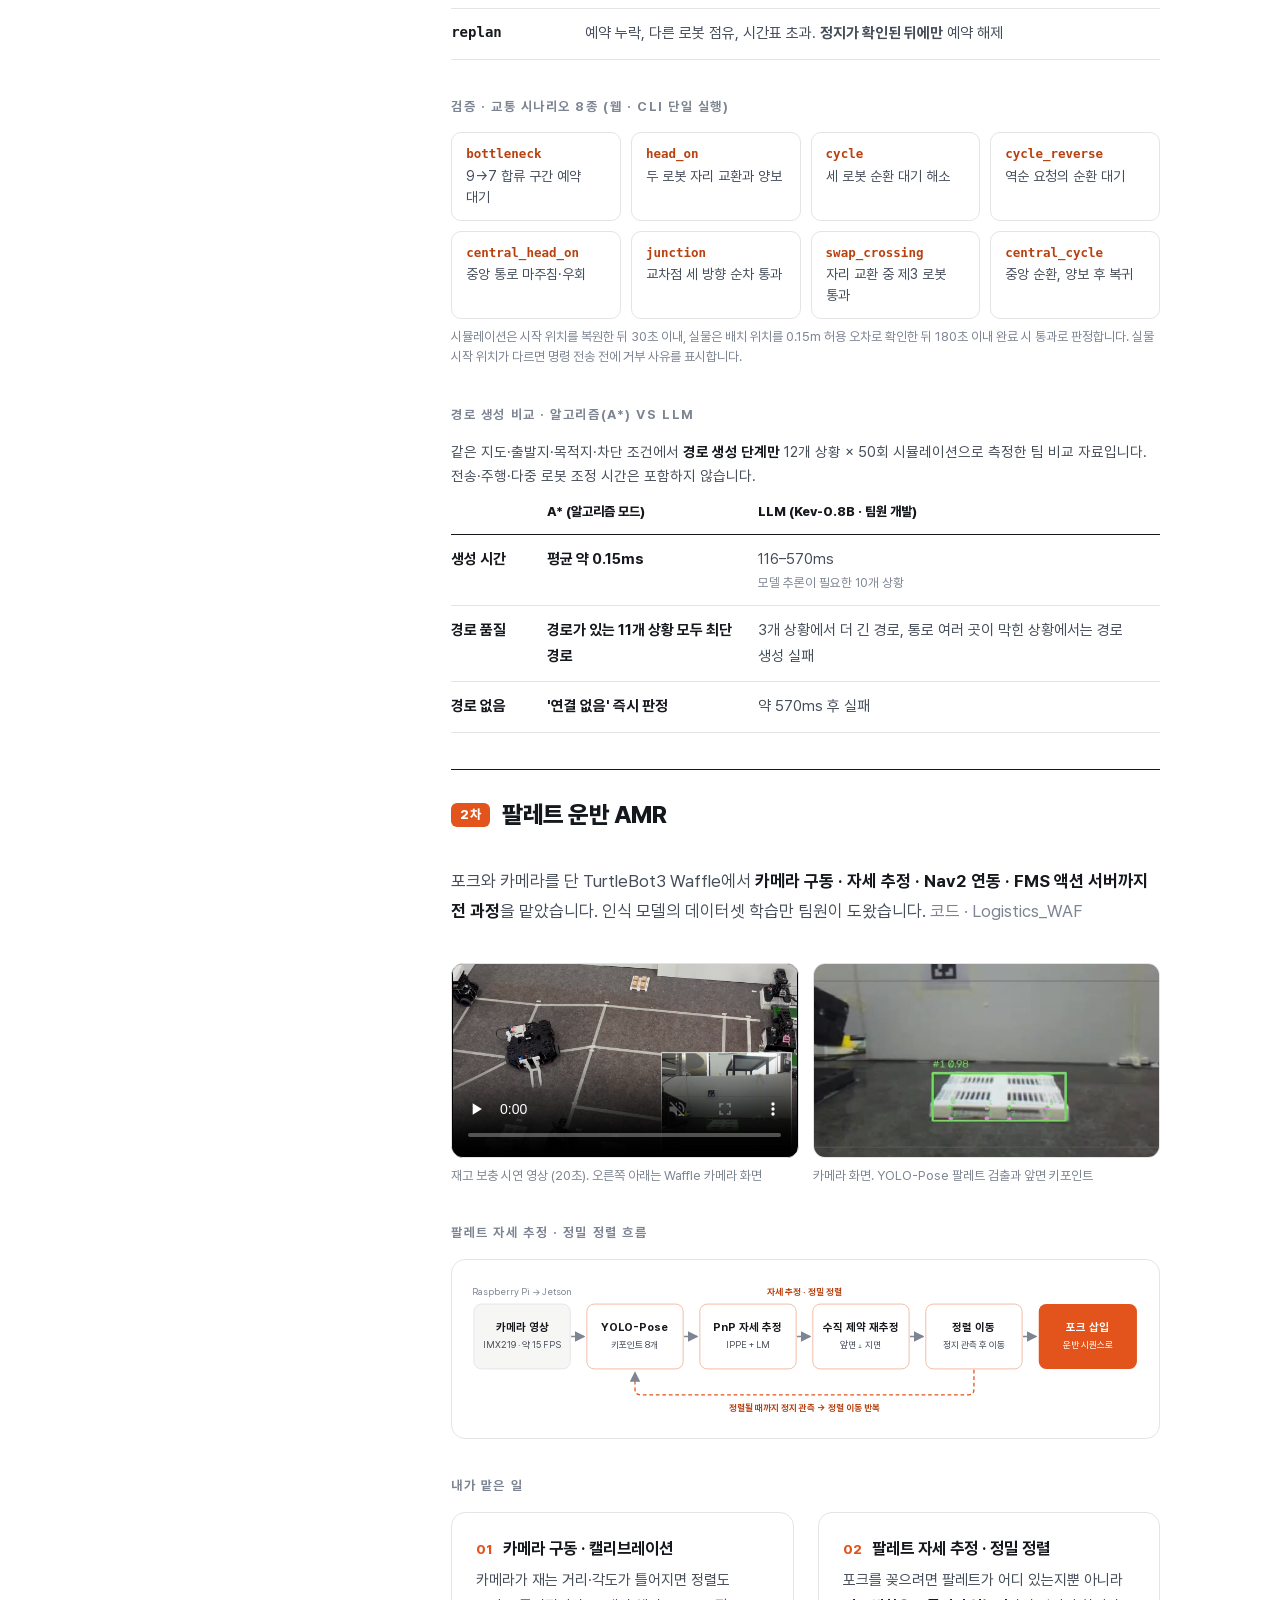
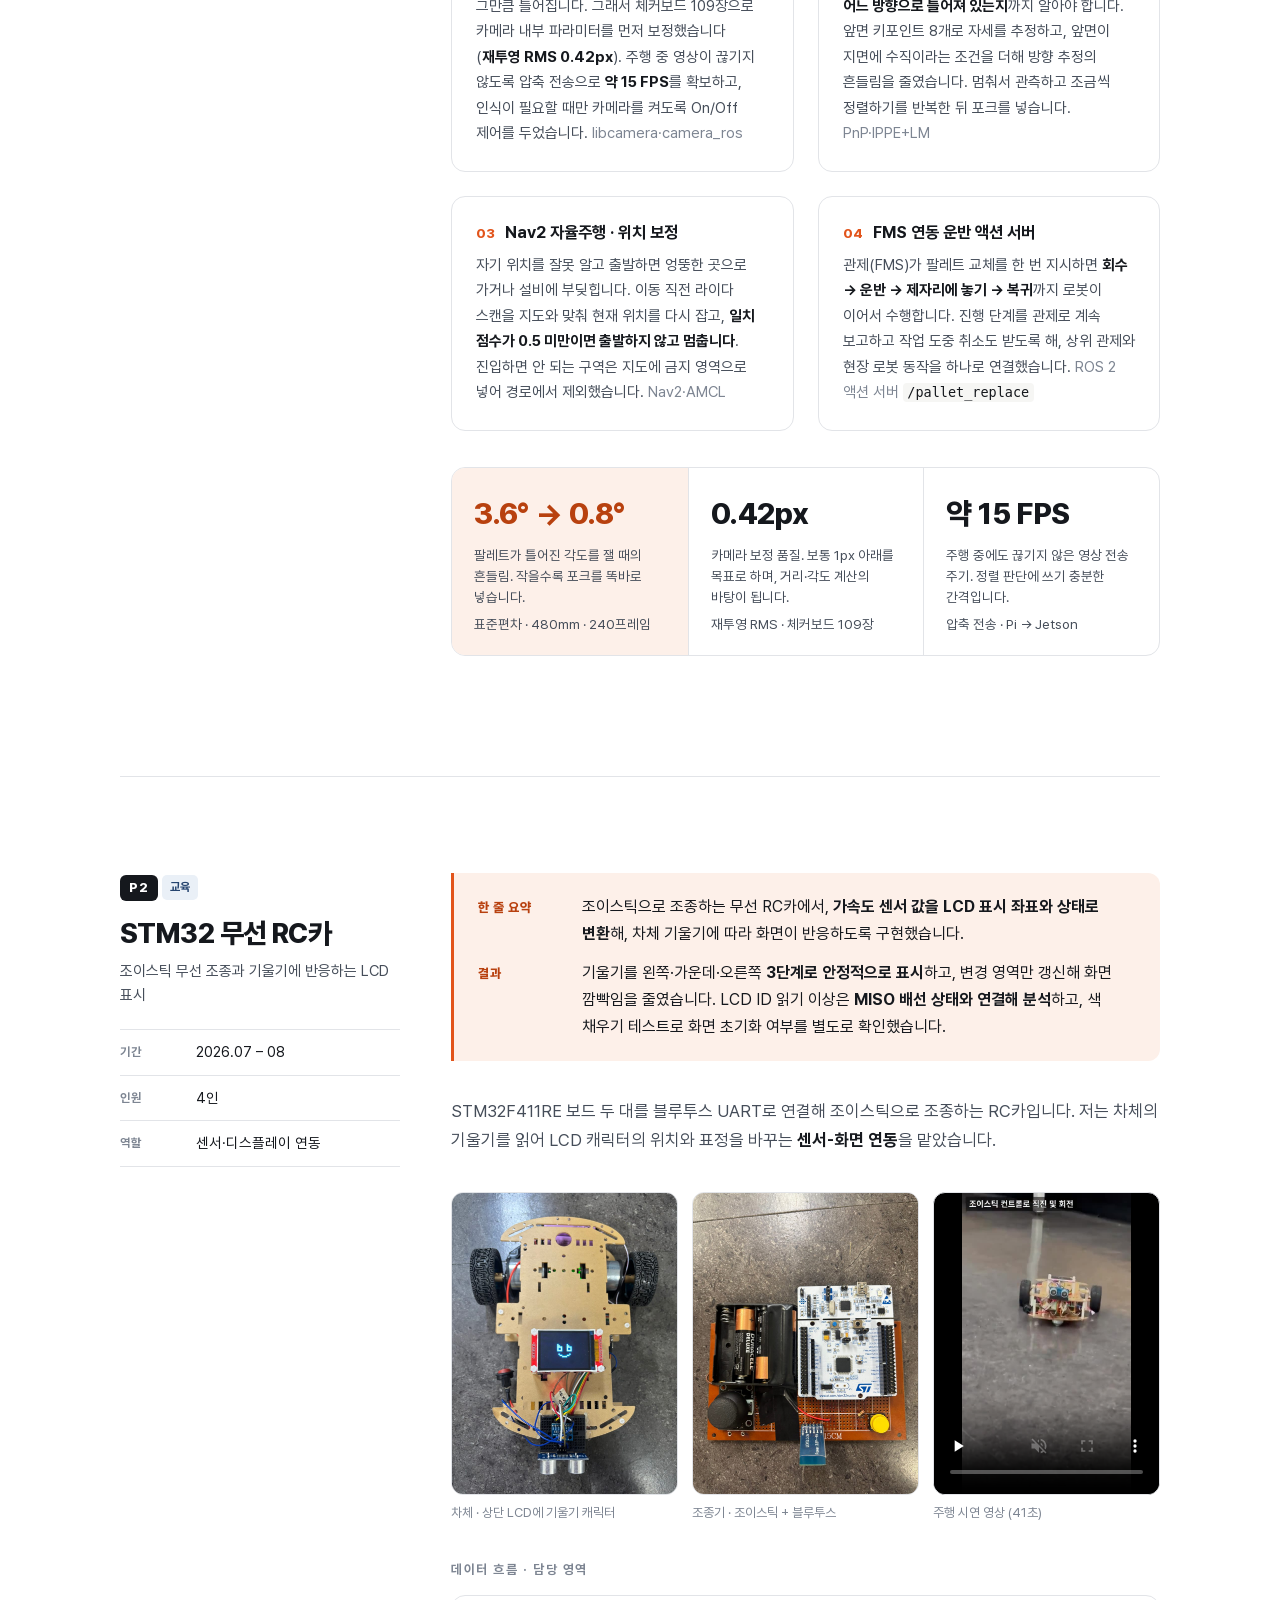
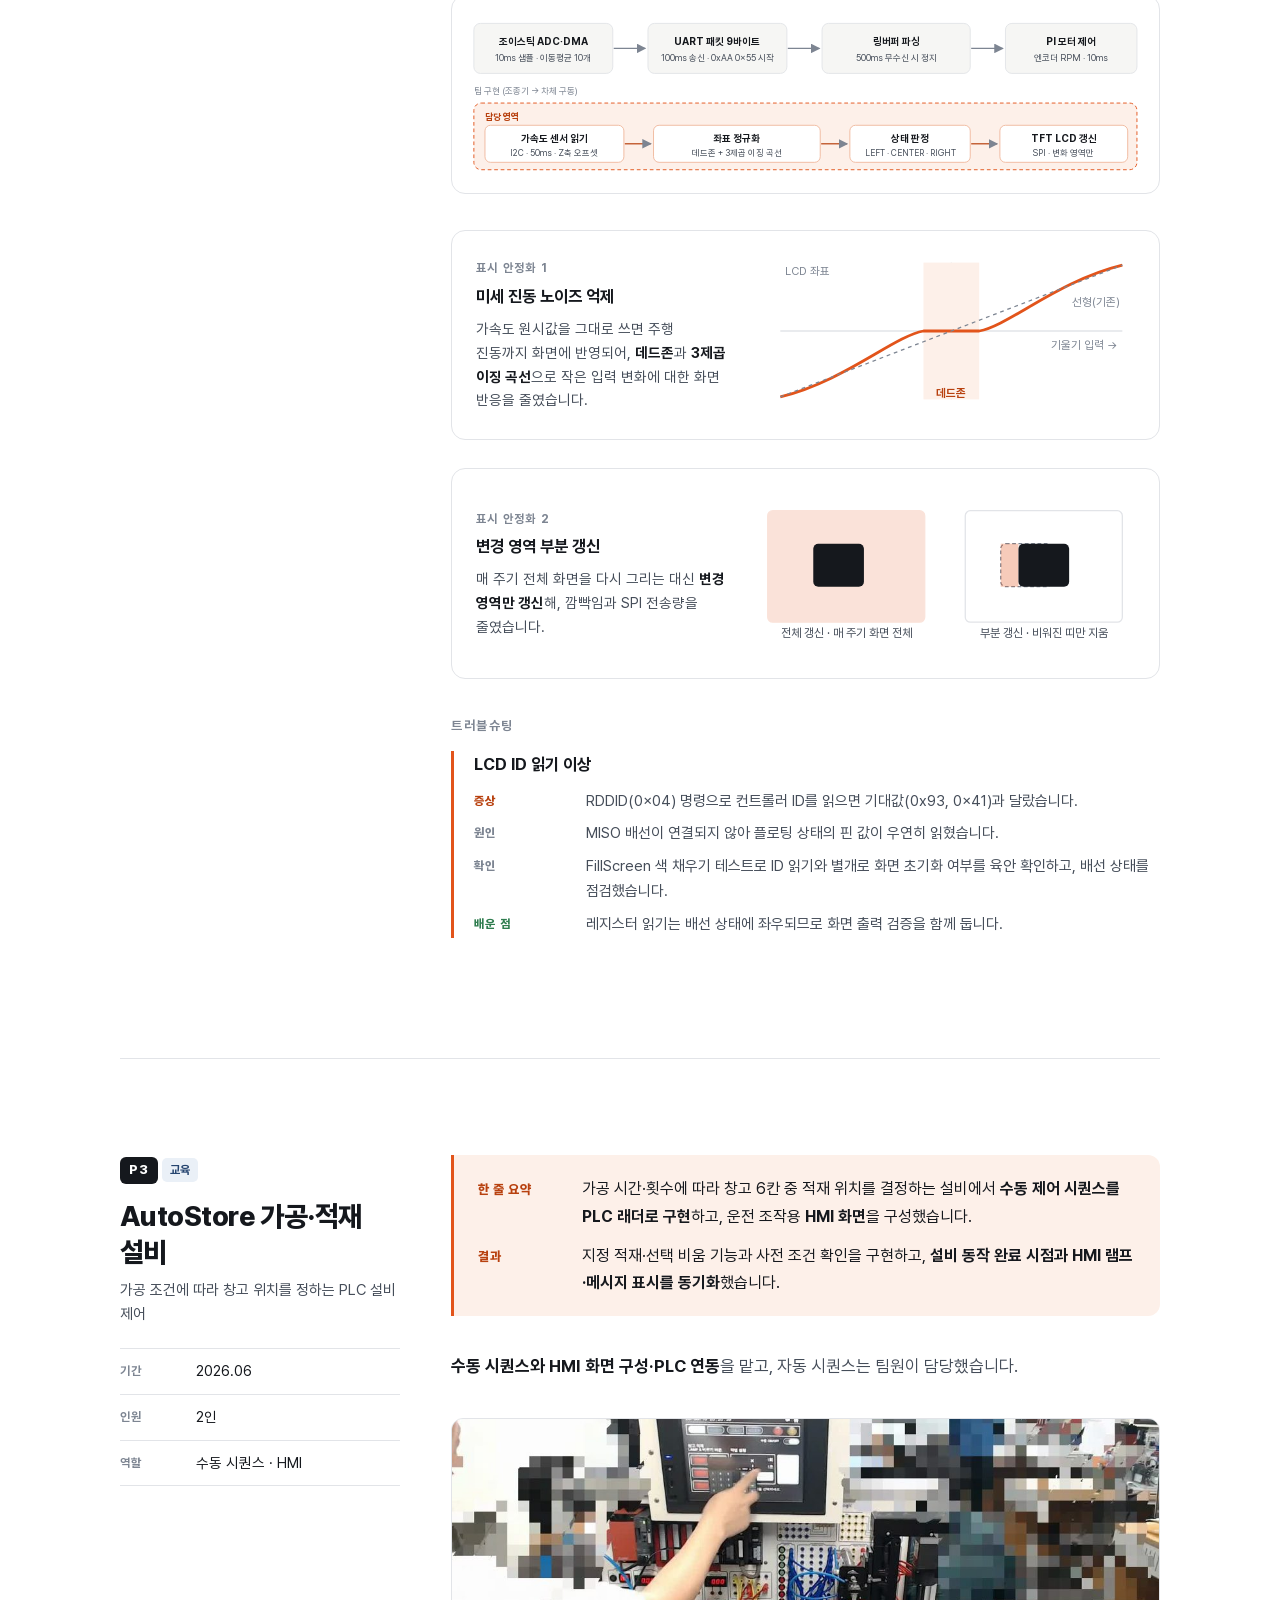
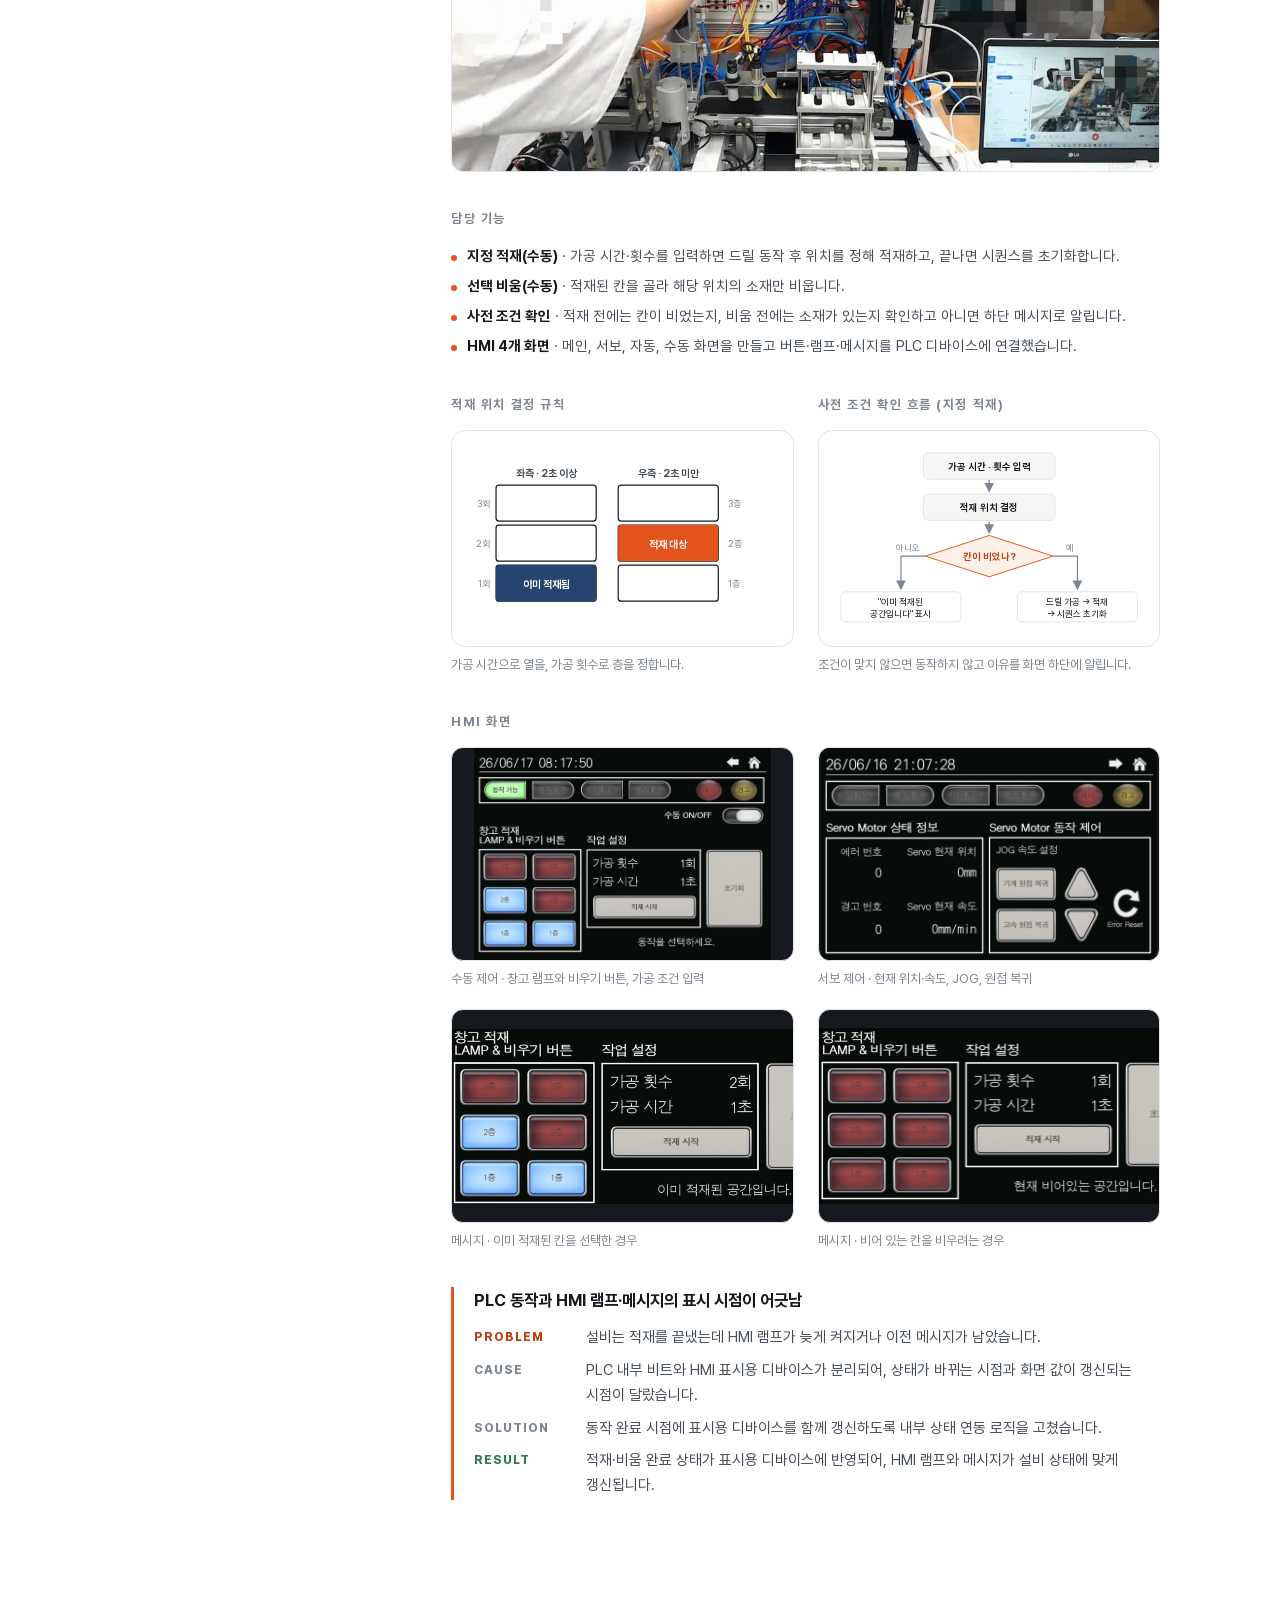
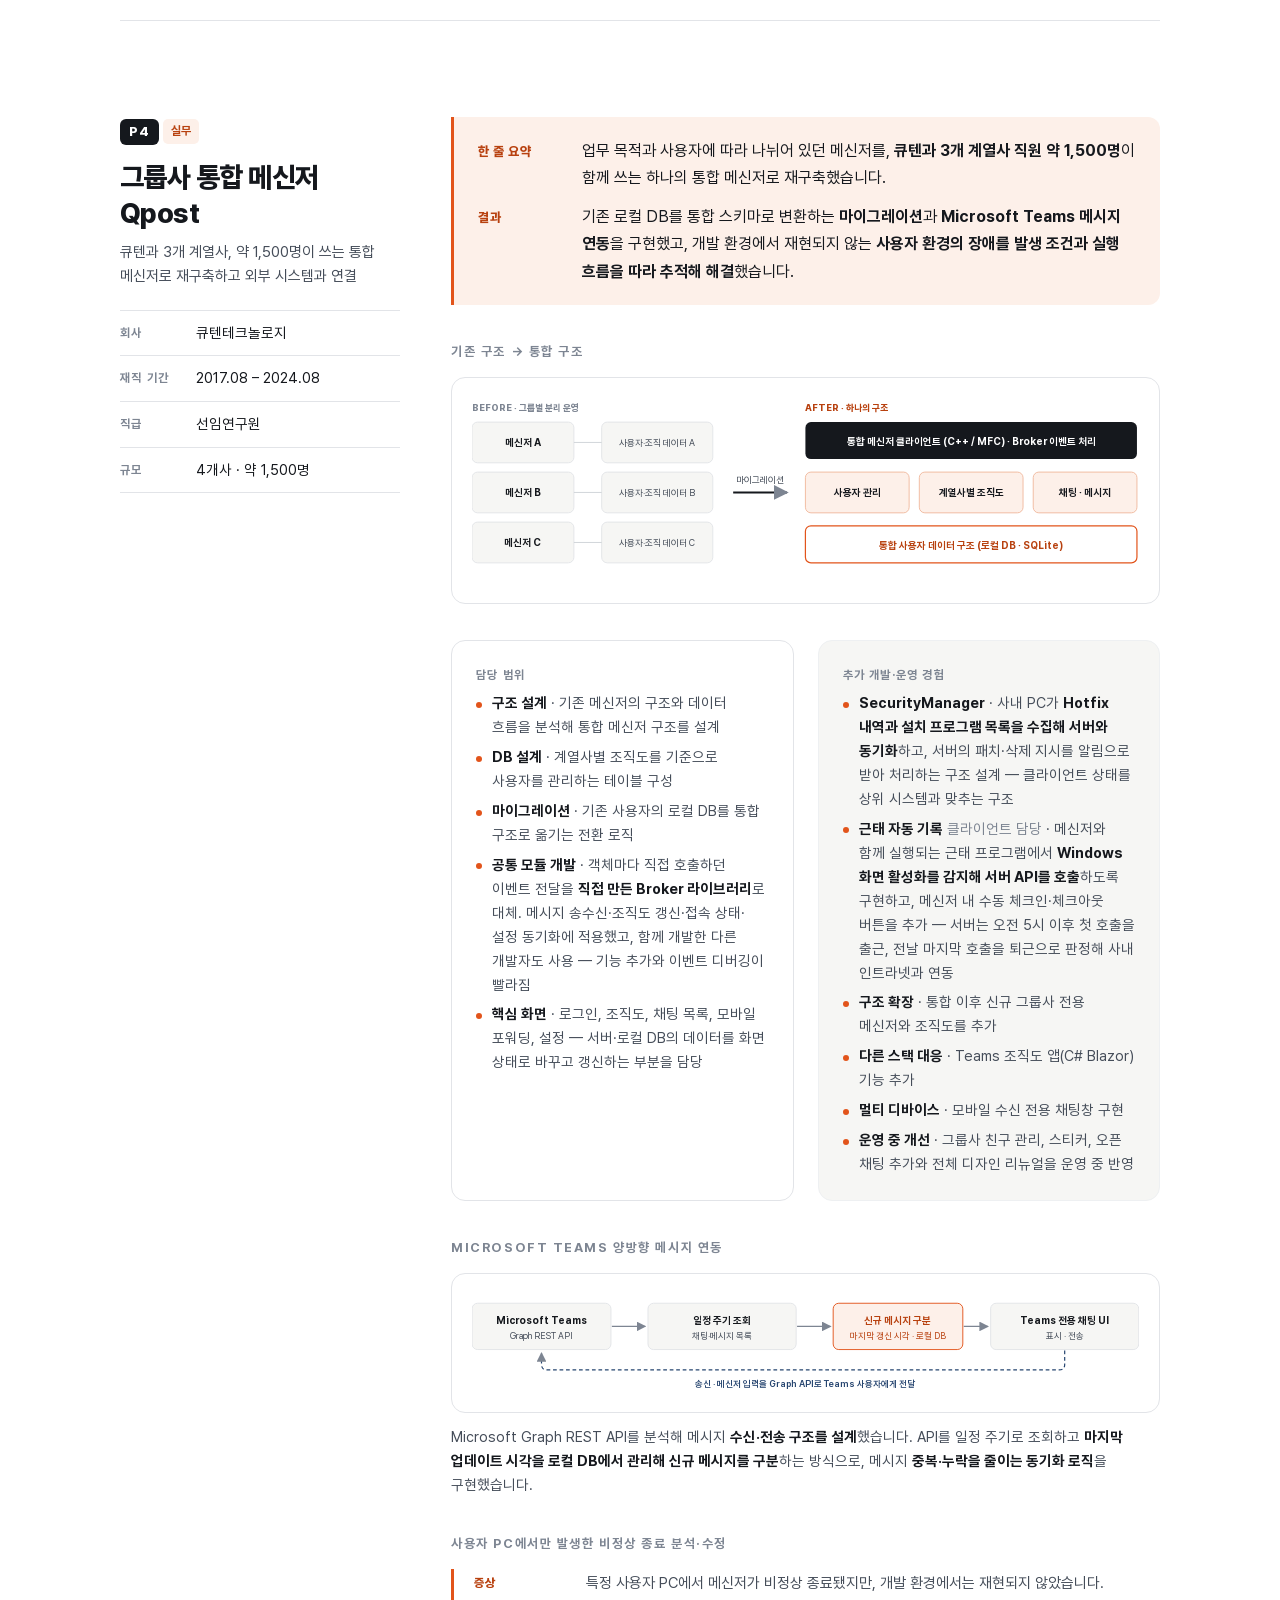
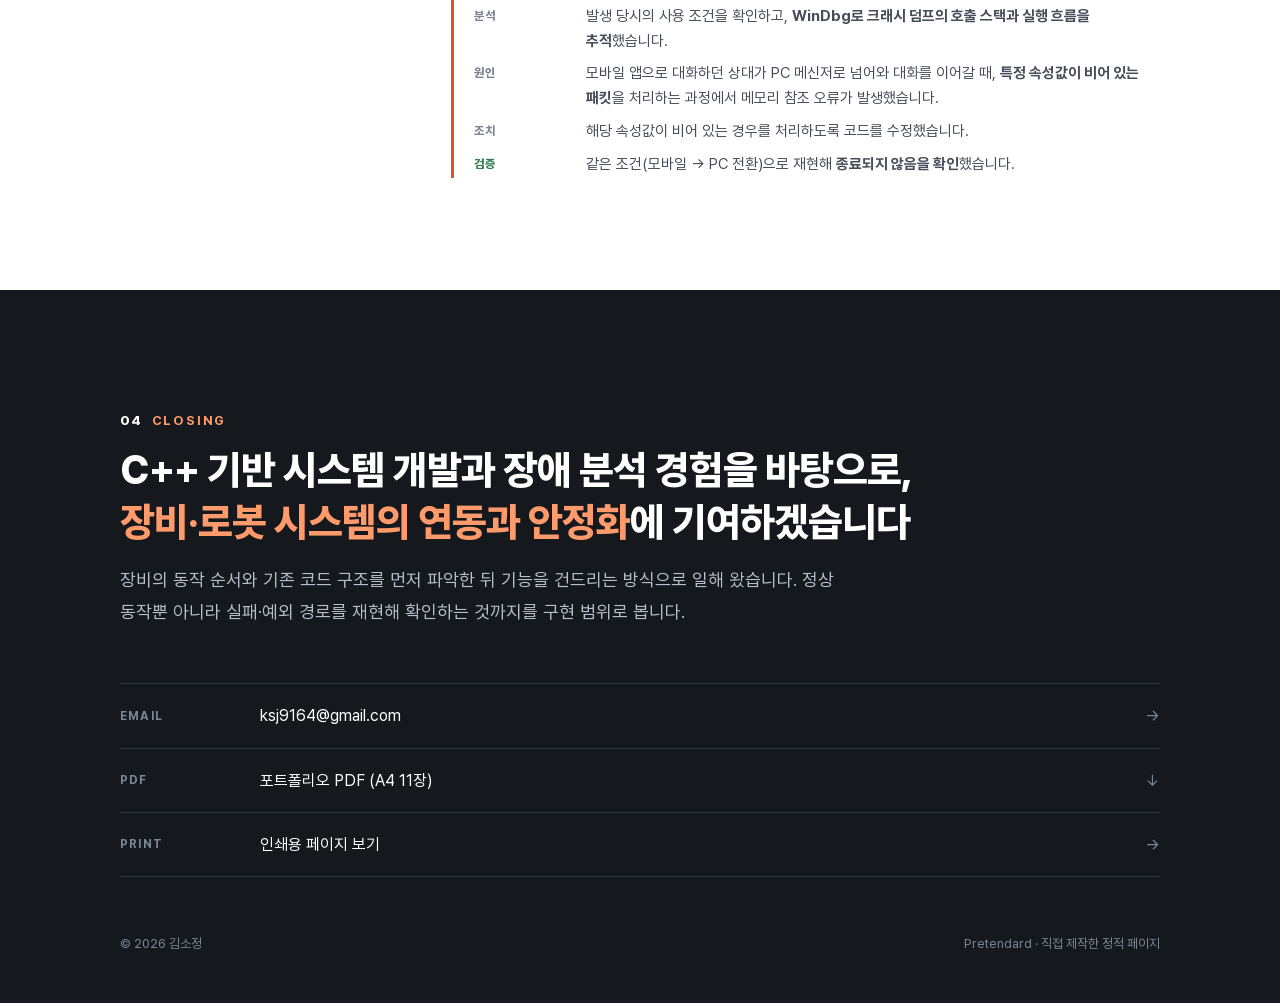
==== commit 6f226090: "기술 역량 04에 테스트 코드 작성 경험 반영" ====
--- a/index.html
+++ b/index.html
@@ -112,7 +112,7 @@
       <div class="cxb">
         <div class="cxh"><span class="cxn">04</span><h3>장애 분석·안정화</h3></div>
         <div class="cxk"><span>Windows</span><span>MFC</span><span>Visual Studio</span><span>WinDbg</span></div>
-        <ul class="dots"><li>WinDbg 크래시 덤프·호출 스택 분석으로 재현되지 않는 사용자 환경 장애를 추적·해결</li><li>LCD ID 읽기 이상을 배선 상태와 연결해 분석하고 화면 출력으로 초기화를 별도 검증</li><li>주요 교통 상황을 시나리오로 만들어 코드 변경 후 반복 검증</li></ul>
+        <ul class="dots"><li>WinDbg 크래시 덤프·호출 스택 분석으로 재현되지 않는 사용자 환경 장애를 추적·해결</li><li>LCD ID 읽기 이상을 배선 상태와 연결해 분석하고 화면 출력으로 초기화를 별도 검증</li><li>주요 동작을 <b>테스트 코드로 고정</b>해 코드를 고친 뒤 같은 기준으로 회귀 확인 — 팔레트 정렬·자세 추정 테스트 4종, 교통 시나리오 8종</li></ul>
         <div class="cxe">근거 · <a href="#p4">P4</a> · <a href="#p2">P2</a> · <a href="#p1">P1</a></div>
       </div>
     </div>
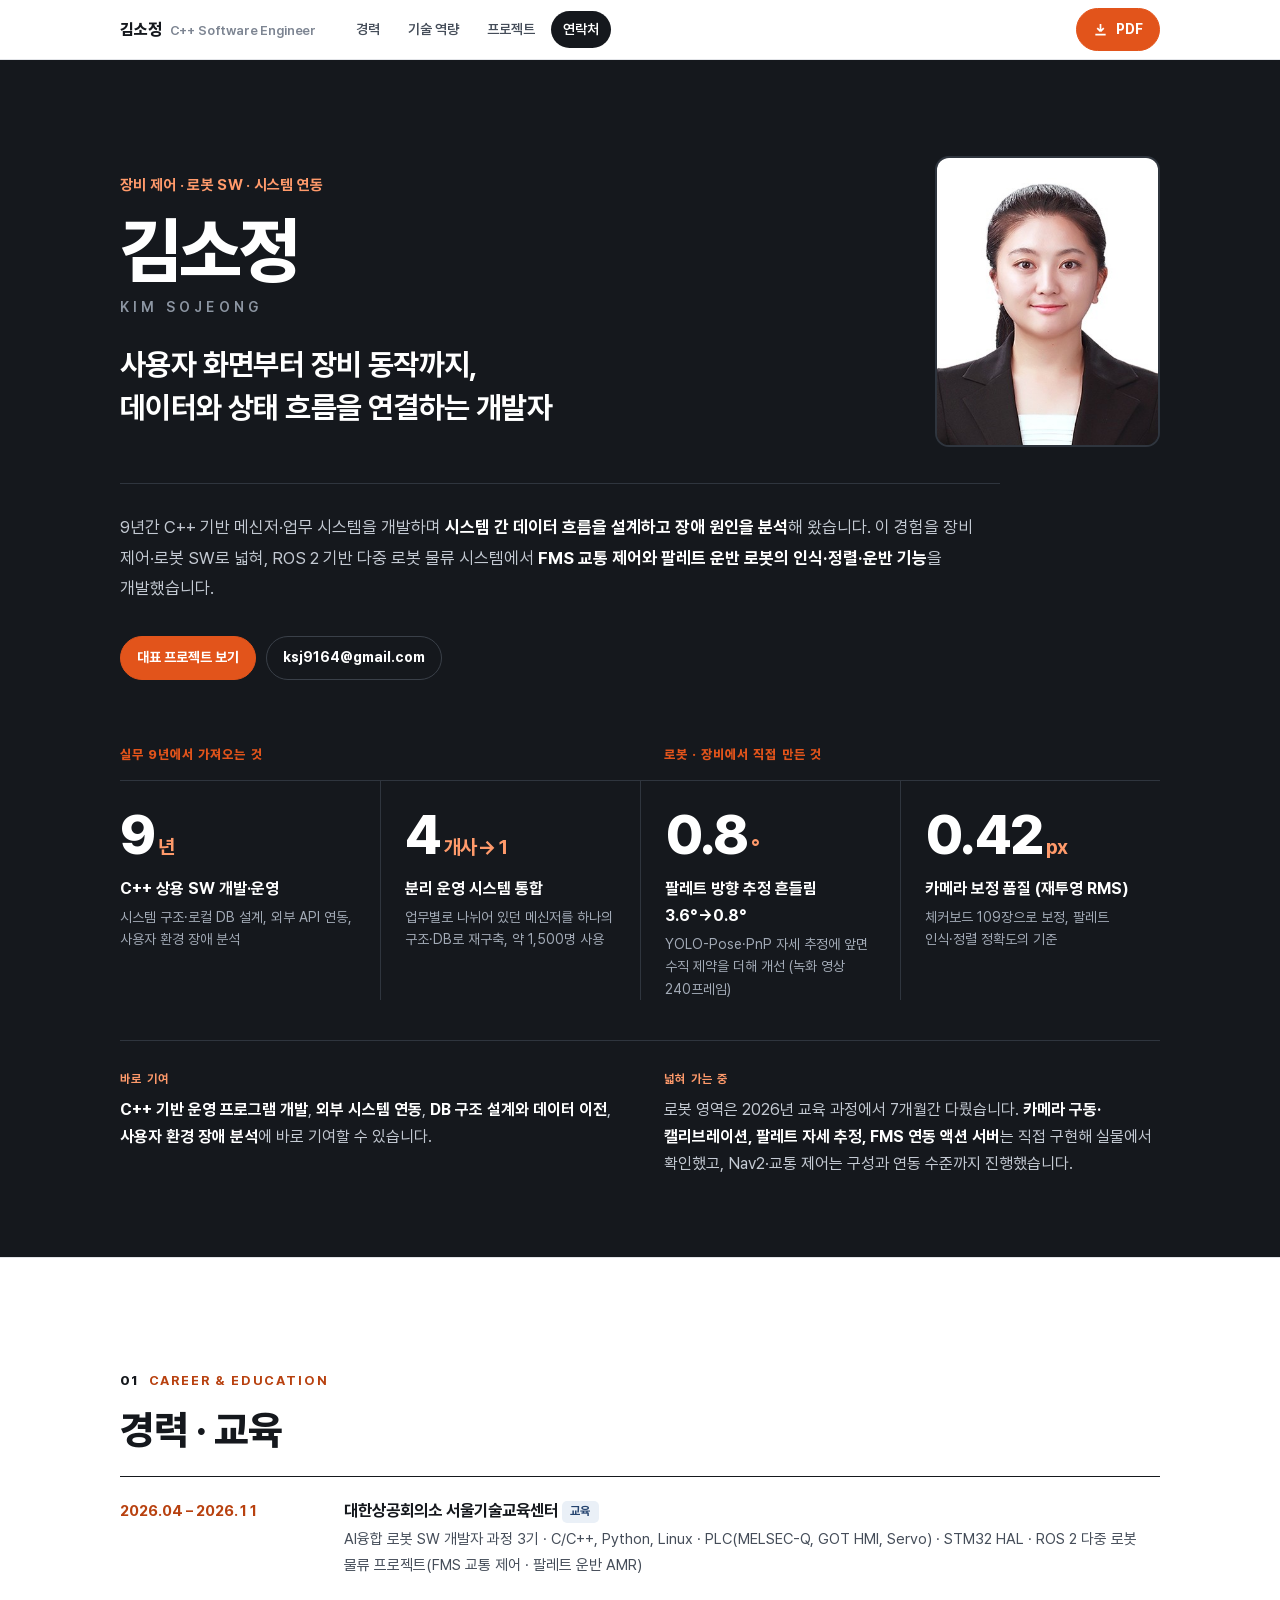
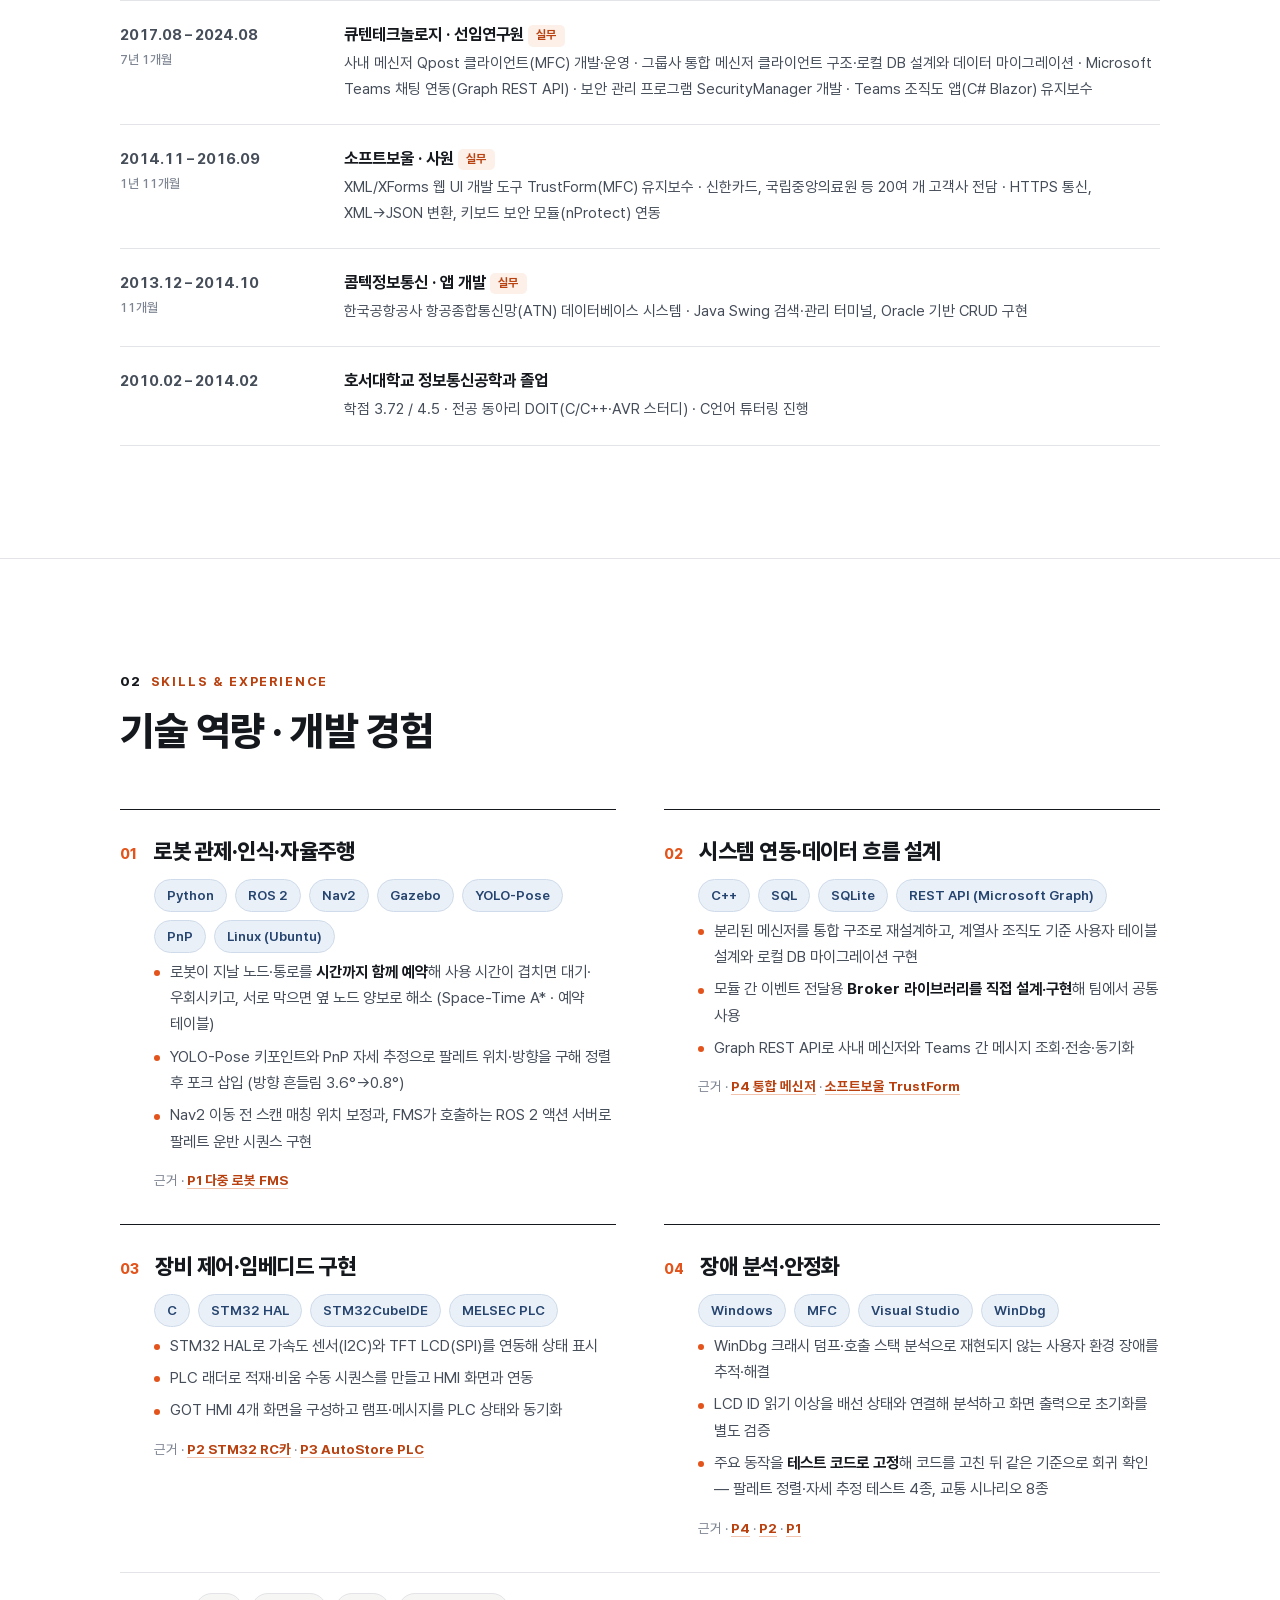
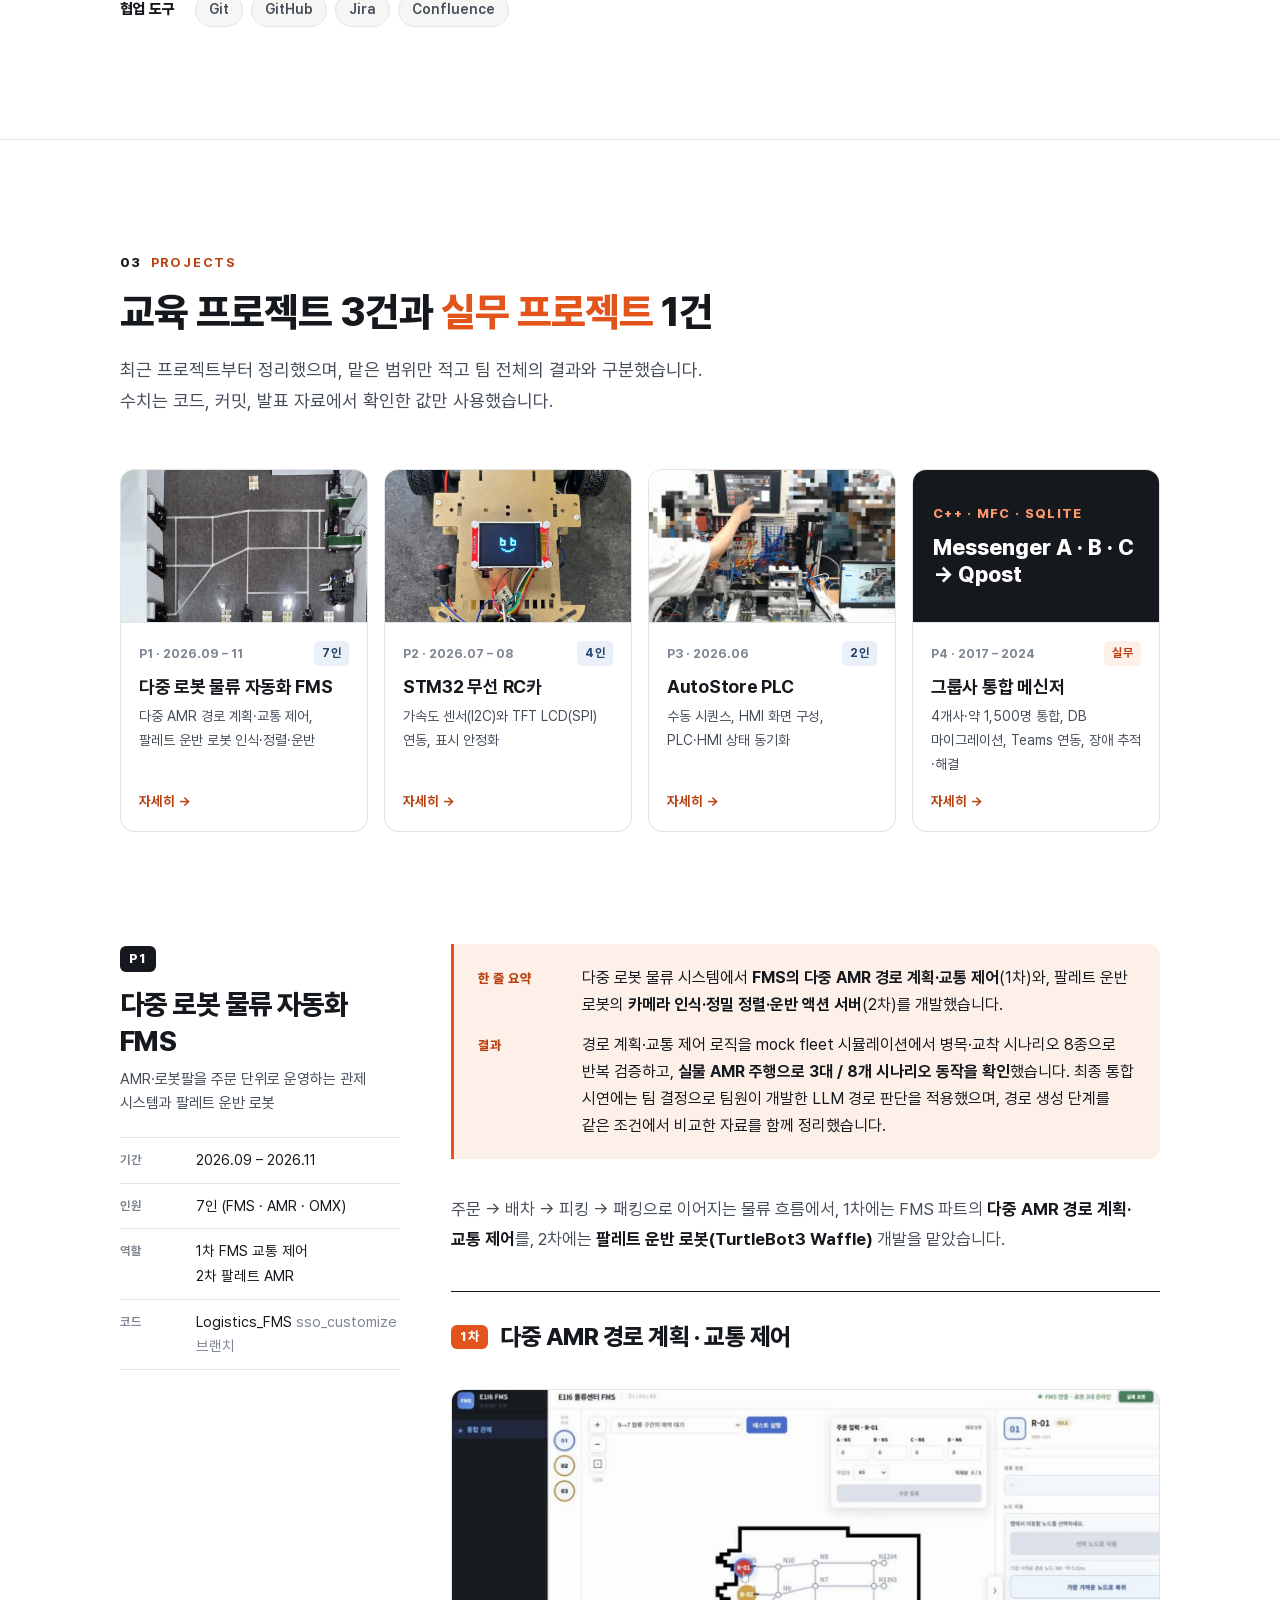
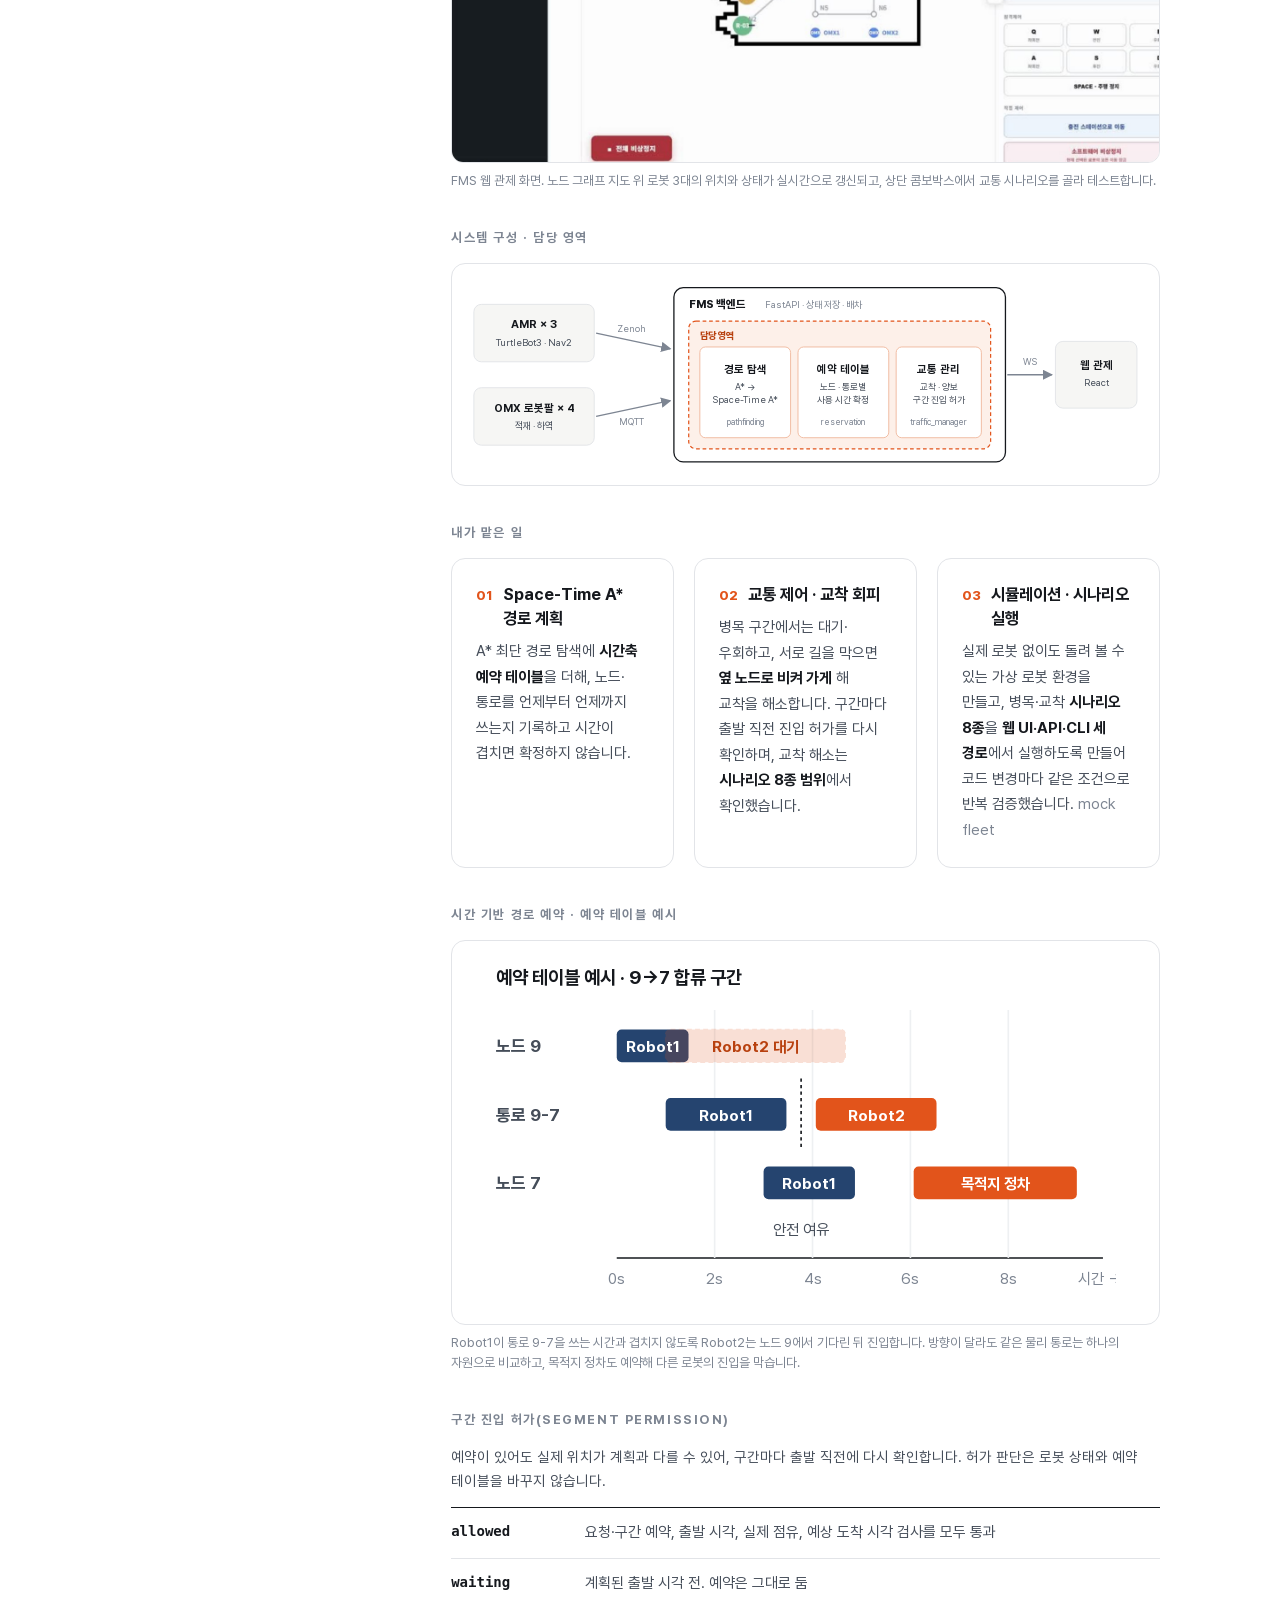
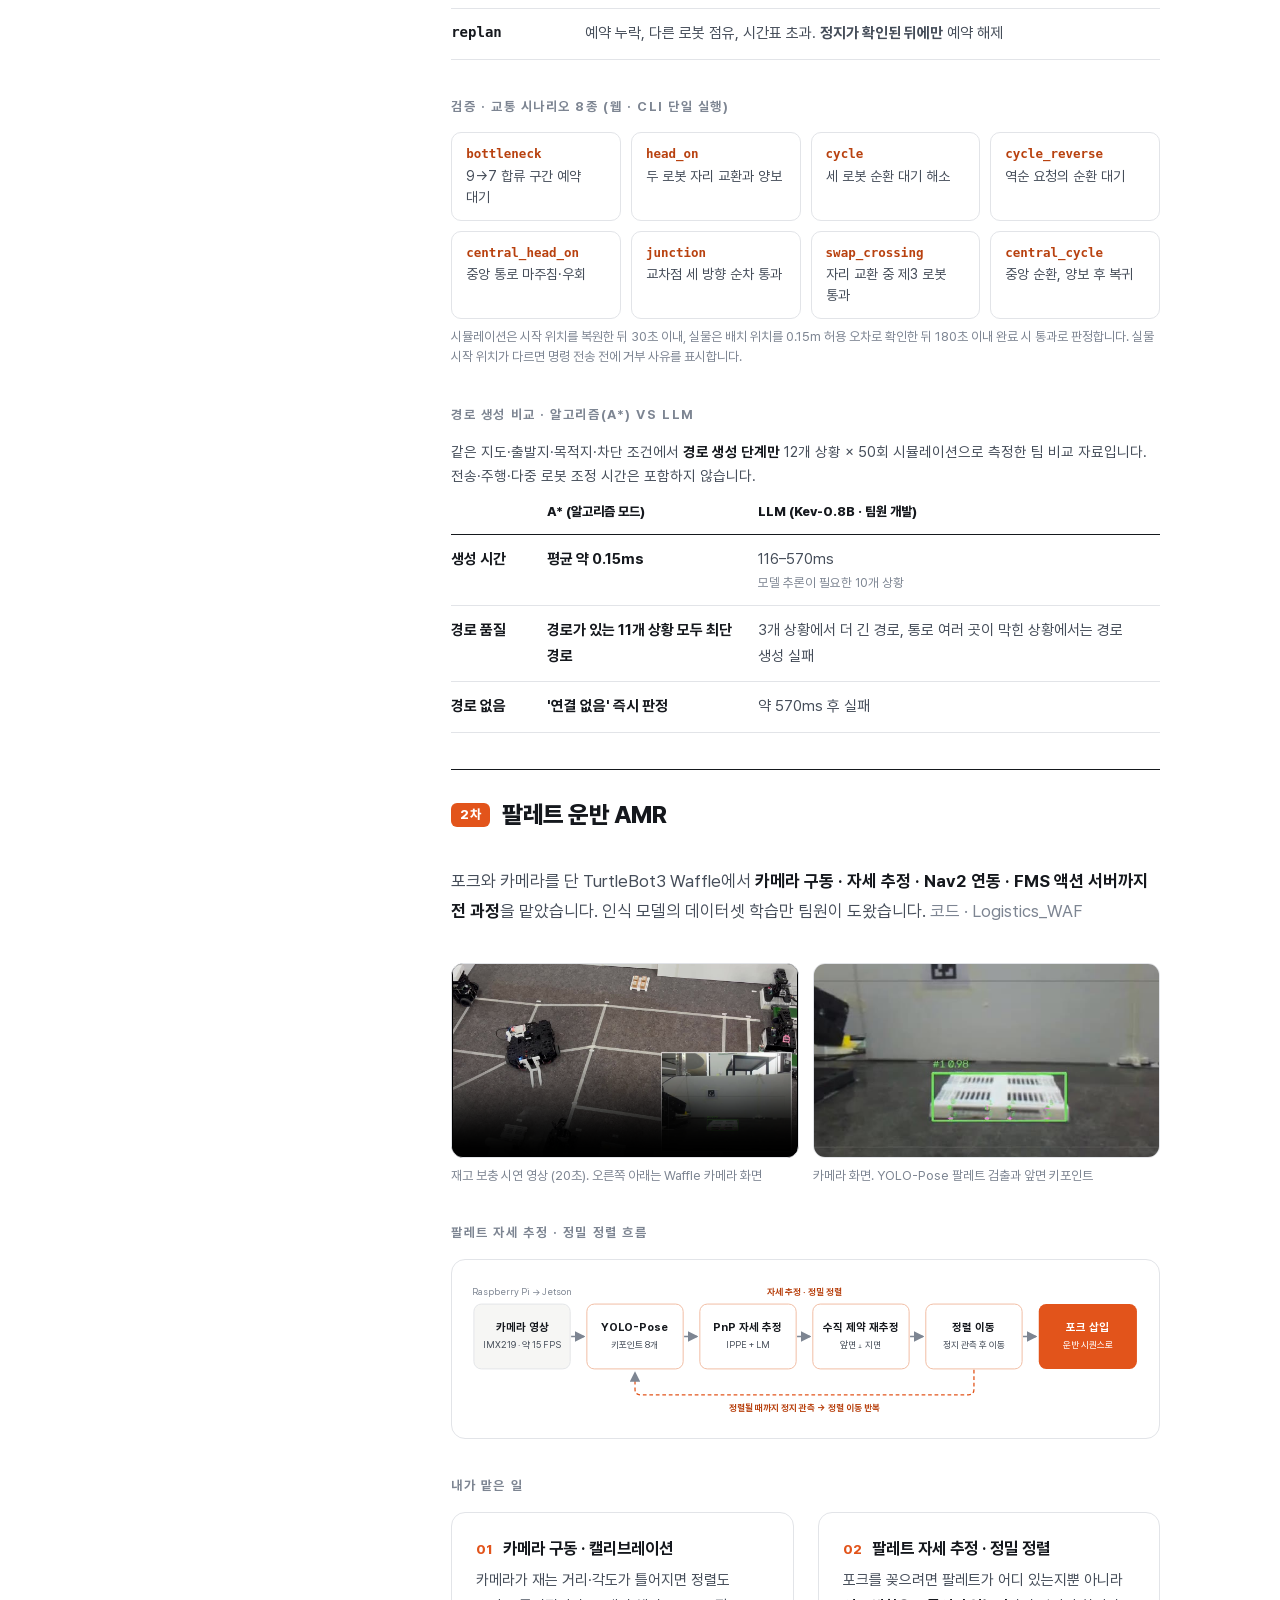
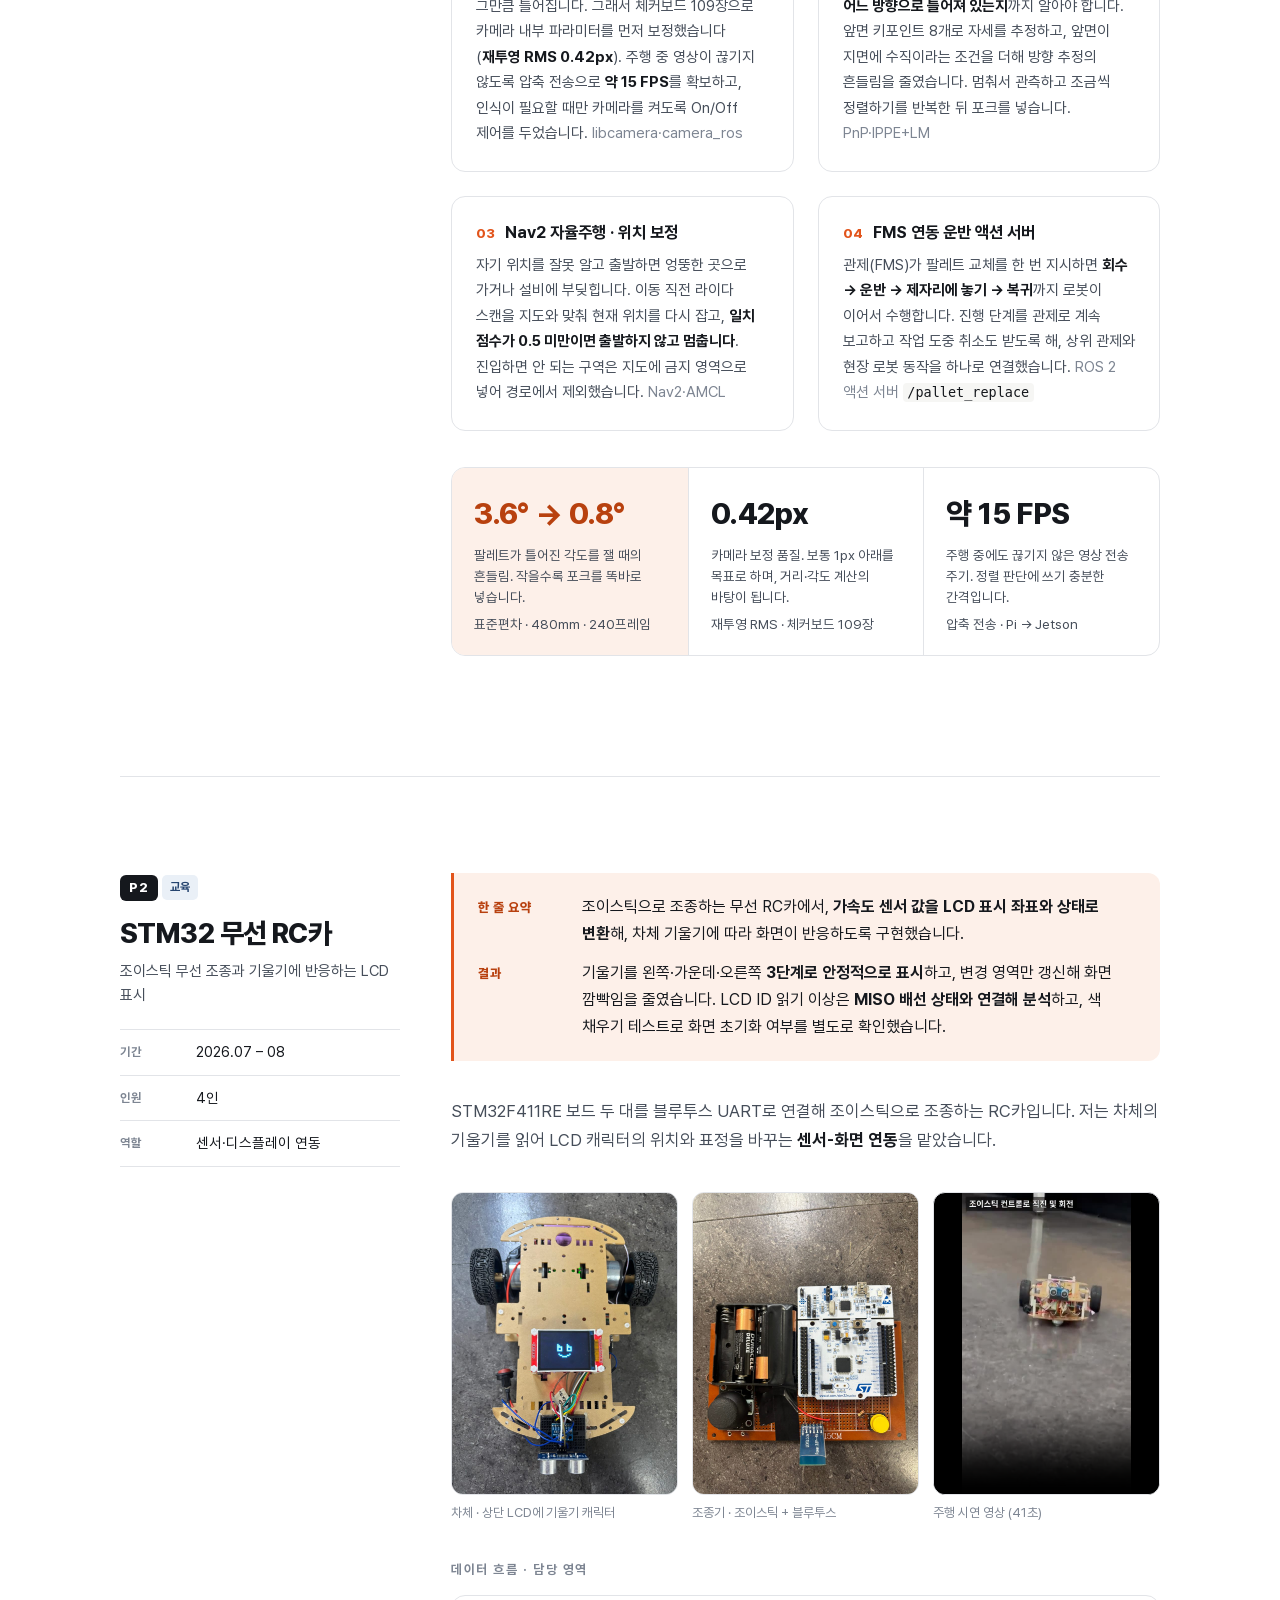
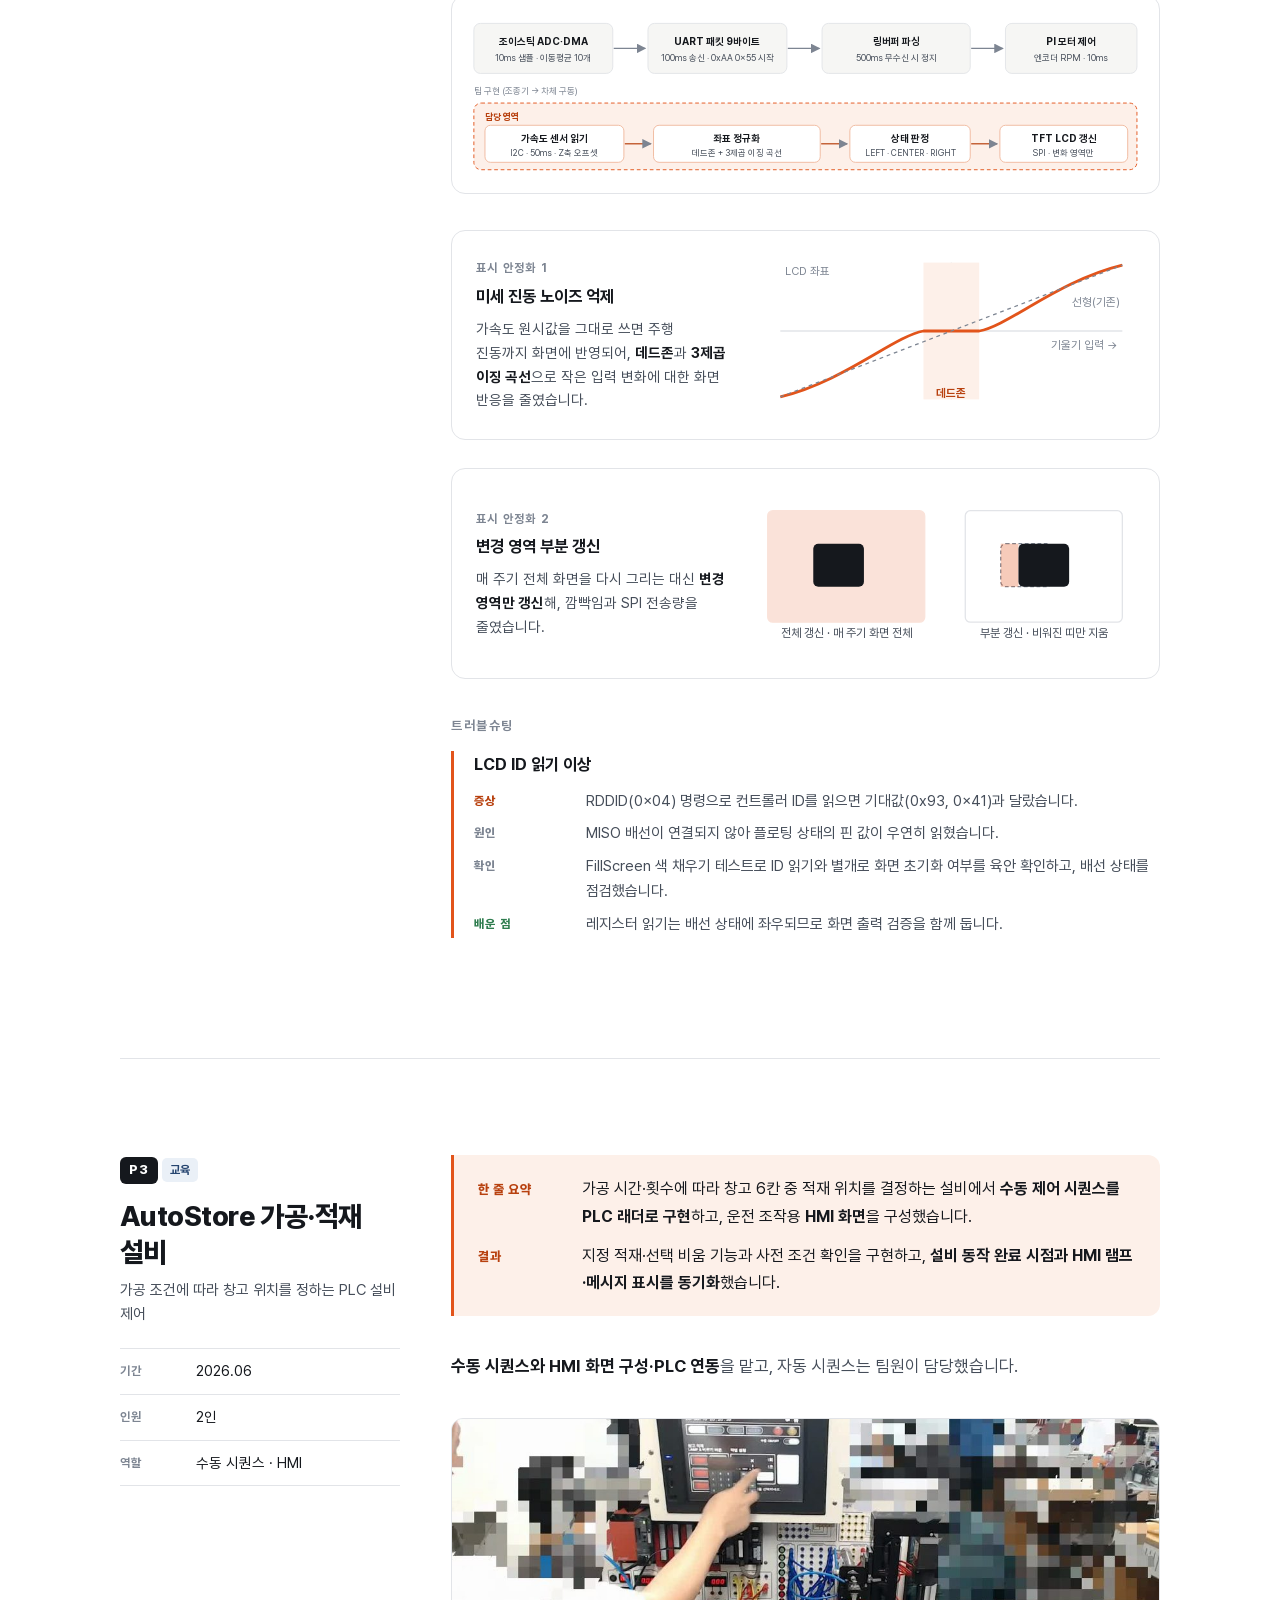
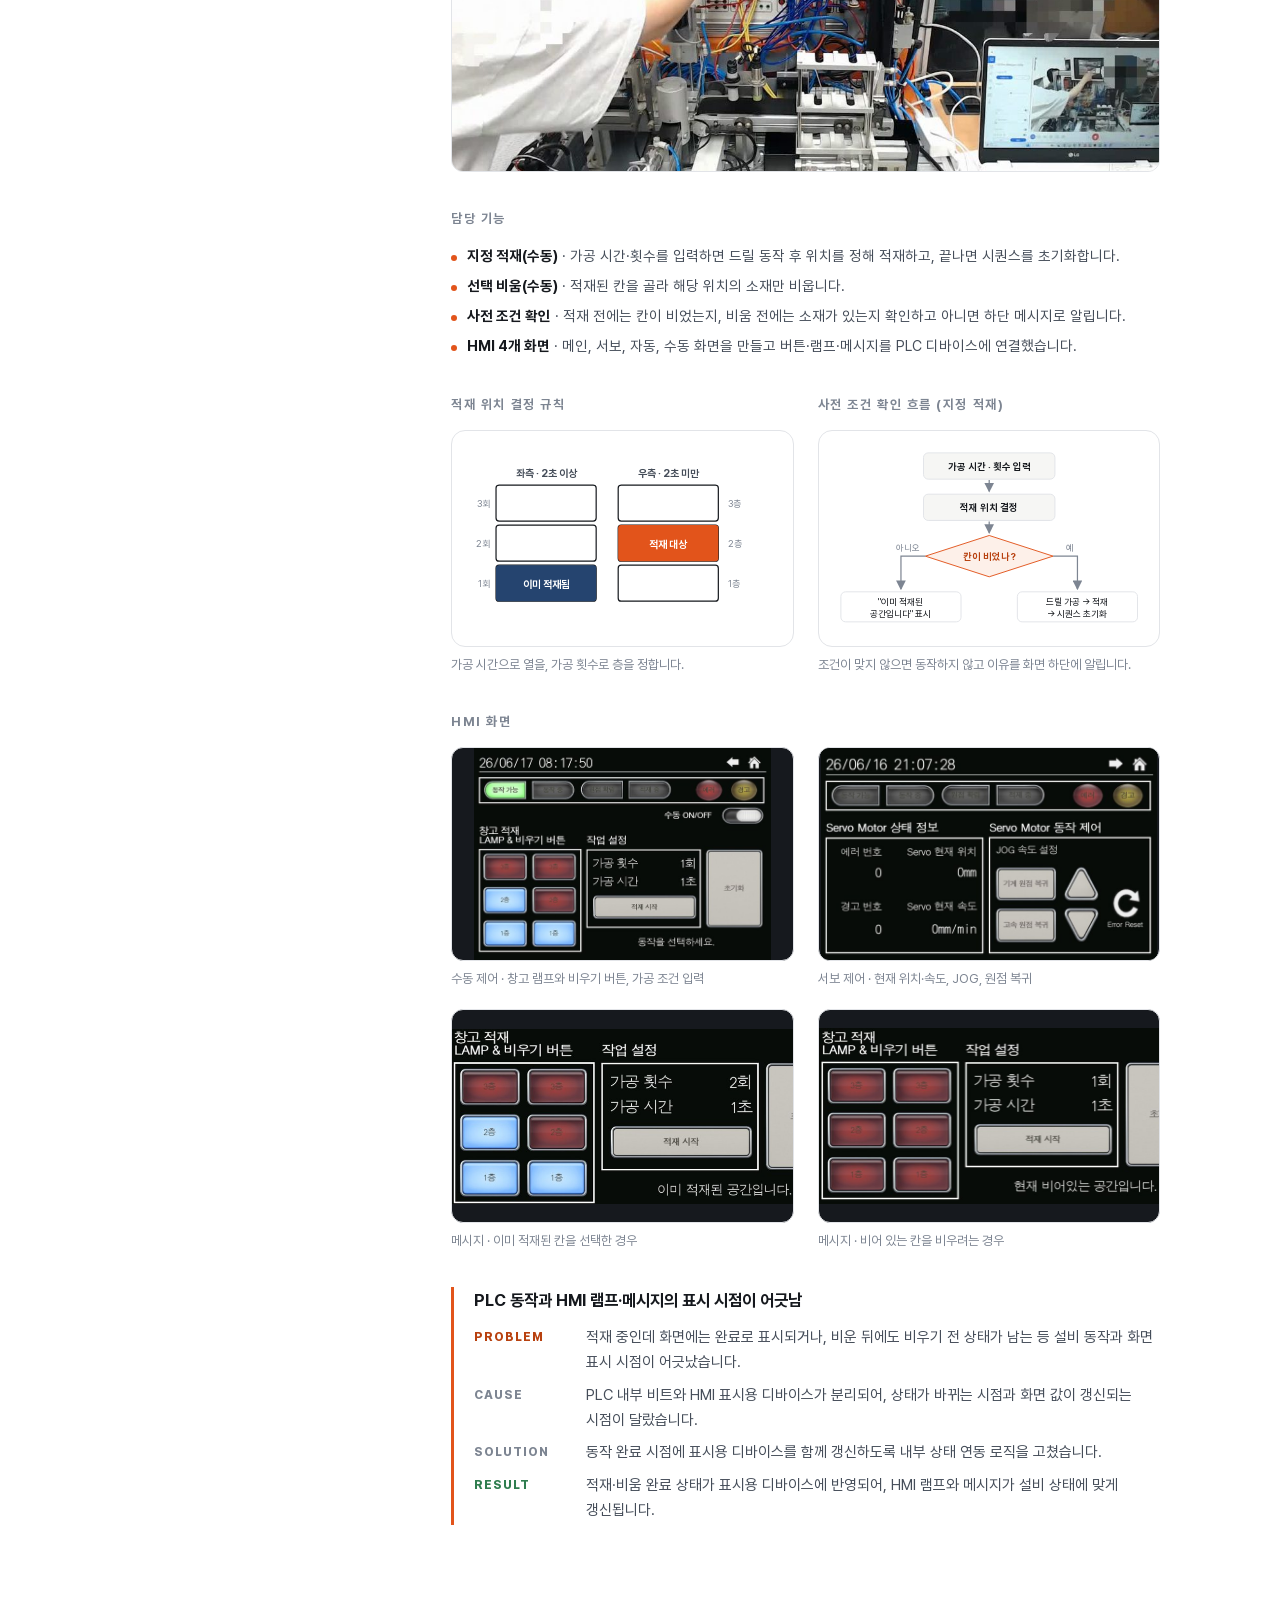
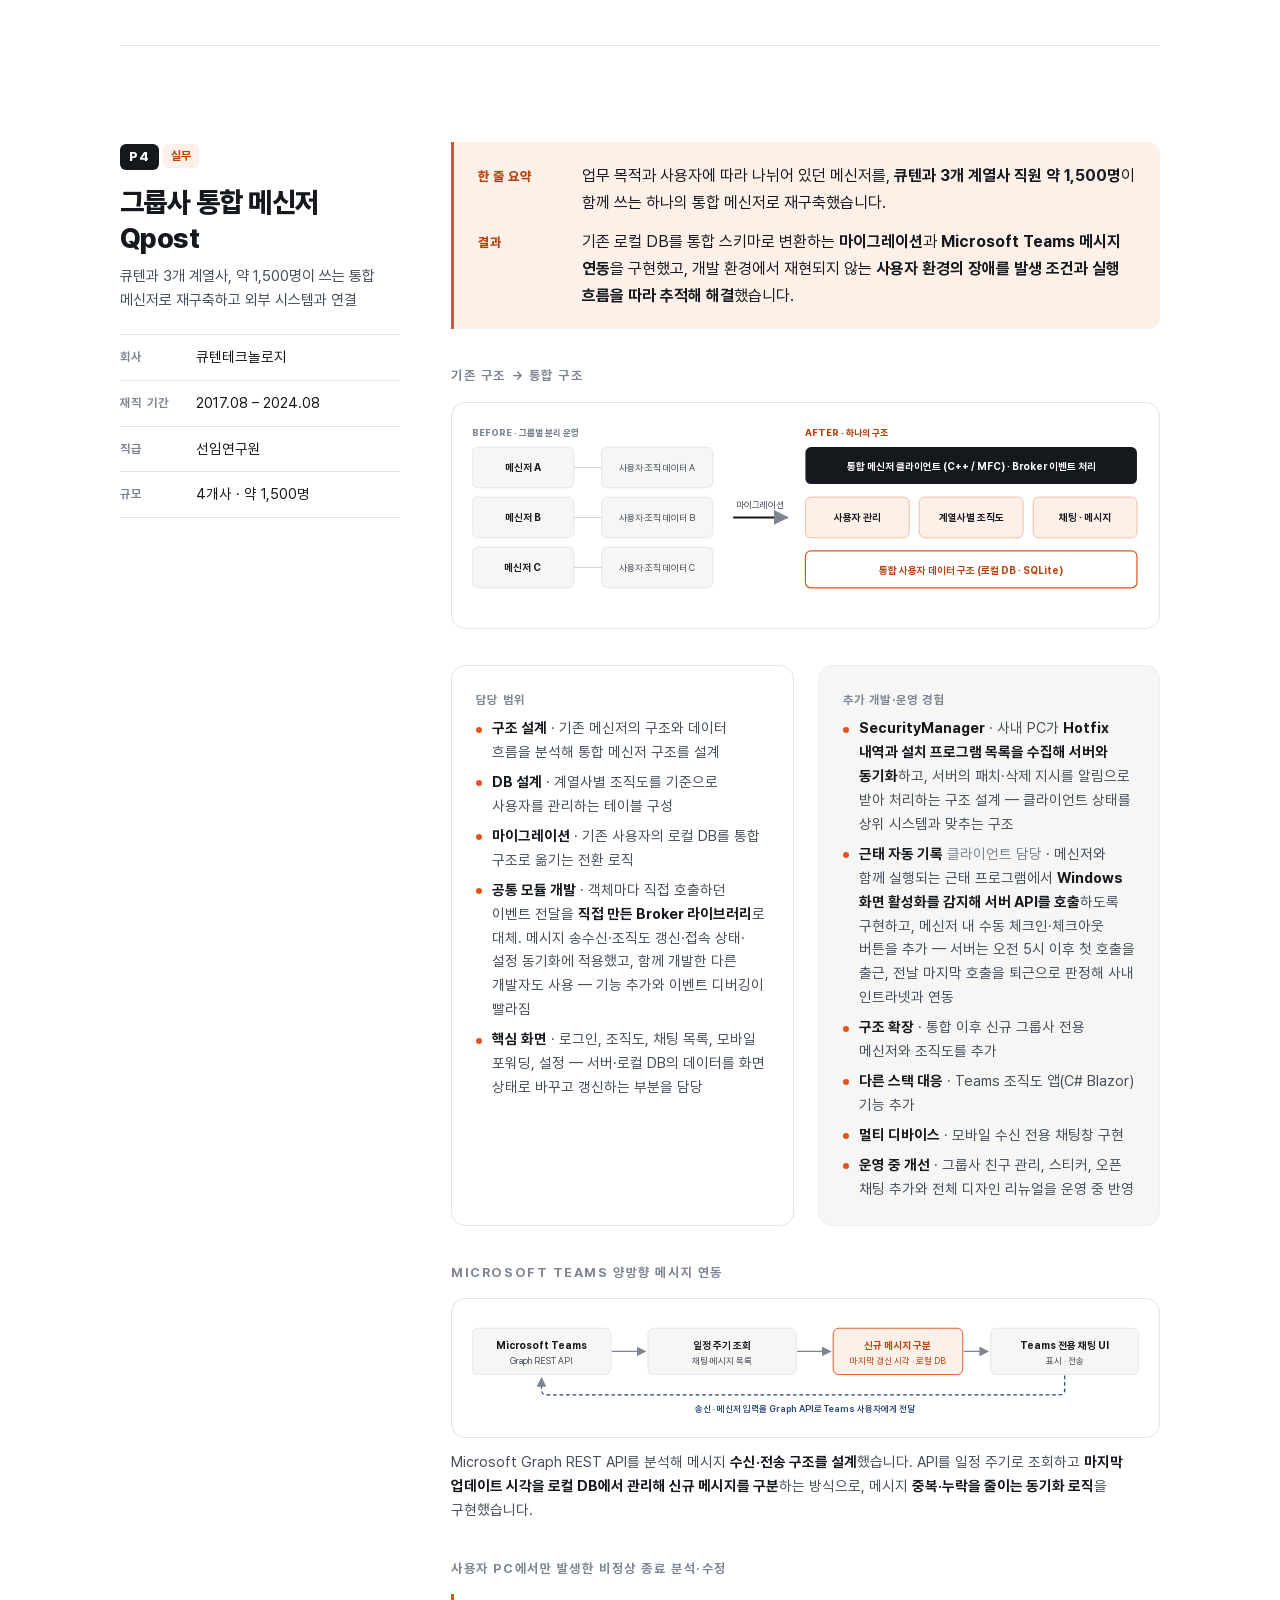
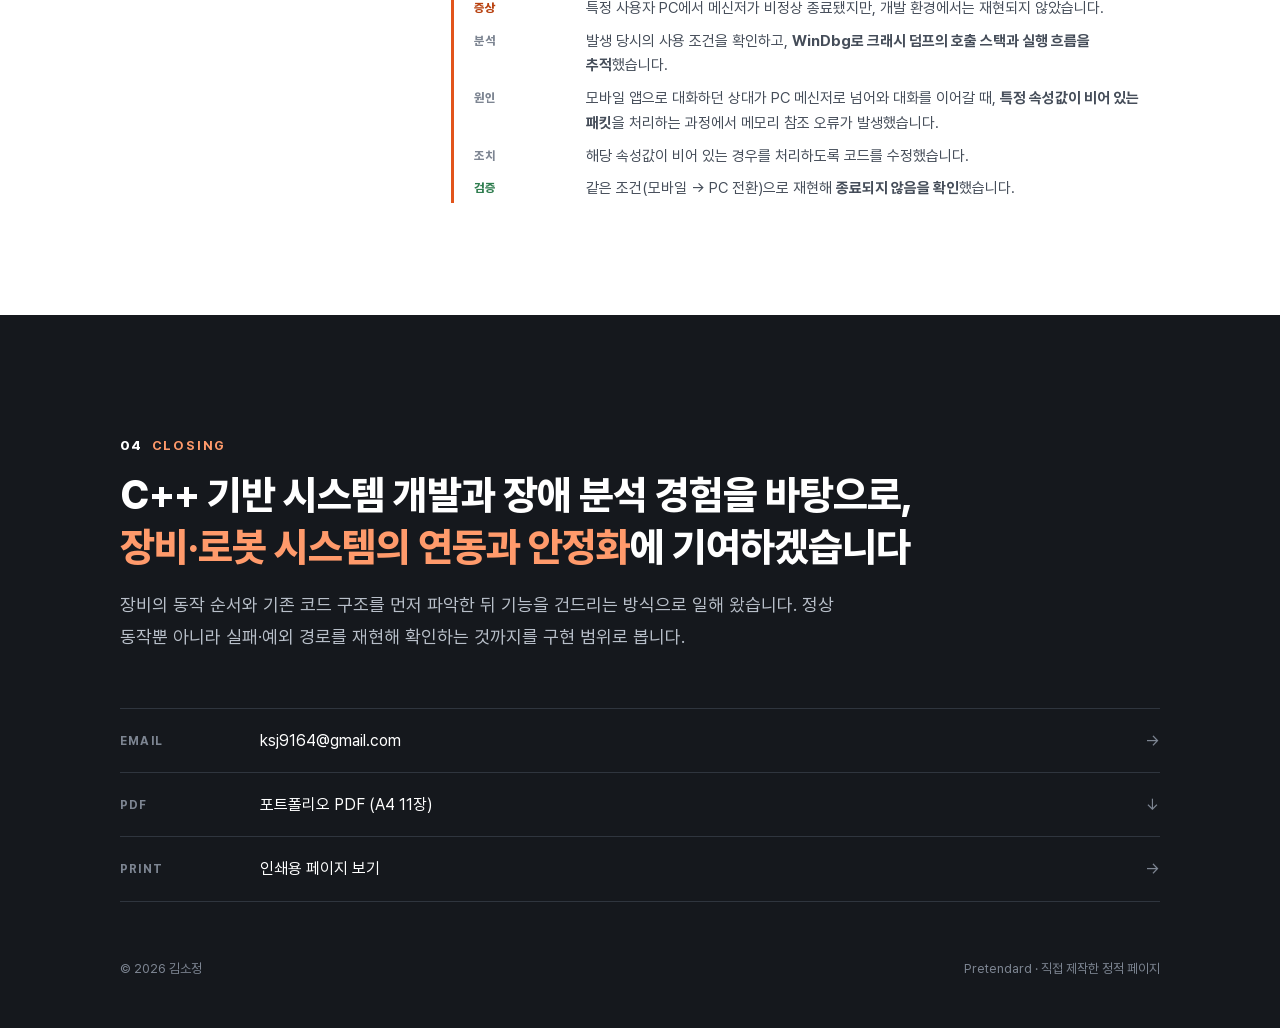
==== commit 0015773d: "P3 PROBLEM을 실제 상황에 맞게 수정" ====
--- a/index.html
+++ b/index.html
@@ -517,7 +517,7 @@
           </div>
         </div>
         <div class="case"><h4>PLC 동작과 HMI 램프·메시지의 표시 시점이 어긋남</h4><dl class="psr">
-          <dt class="p">PROBLEM</dt><dd>설비는 적재를 끝냈는데 HMI 램프가 늦게 켜지거나 이전 메시지가 남았습니다.</dd>
+          <dt class="p">PROBLEM</dt><dd>적재 중인데 화면에는 완료로 표시되거나, 비운 뒤에도 비우기 전 상태가 남는 등 설비 동작과 화면 표시 시점이 어긋났습니다.</dd>
           <dt>CAUSE</dt><dd>PLC 내부 비트와 HMI 표시용 디바이스가 분리되어, 상태가 바뀌는 시점과 화면 값이 갱신되는 시점이 달랐습니다.</dd>
           <dt>SOLUTION</dt><dd>동작 완료 시점에 표시용 디바이스를 함께 갱신하도록 내부 상태 연동 로직을 고쳤습니다.</dd>
           <dt class="r">RESULT</dt><dd>적재·비움 완료 상태가 표시용 디바이스에 반영되어, HMI 램프와 메시지가 설비 상태에 맞게 갱신됩니다.</dd></dl></div>
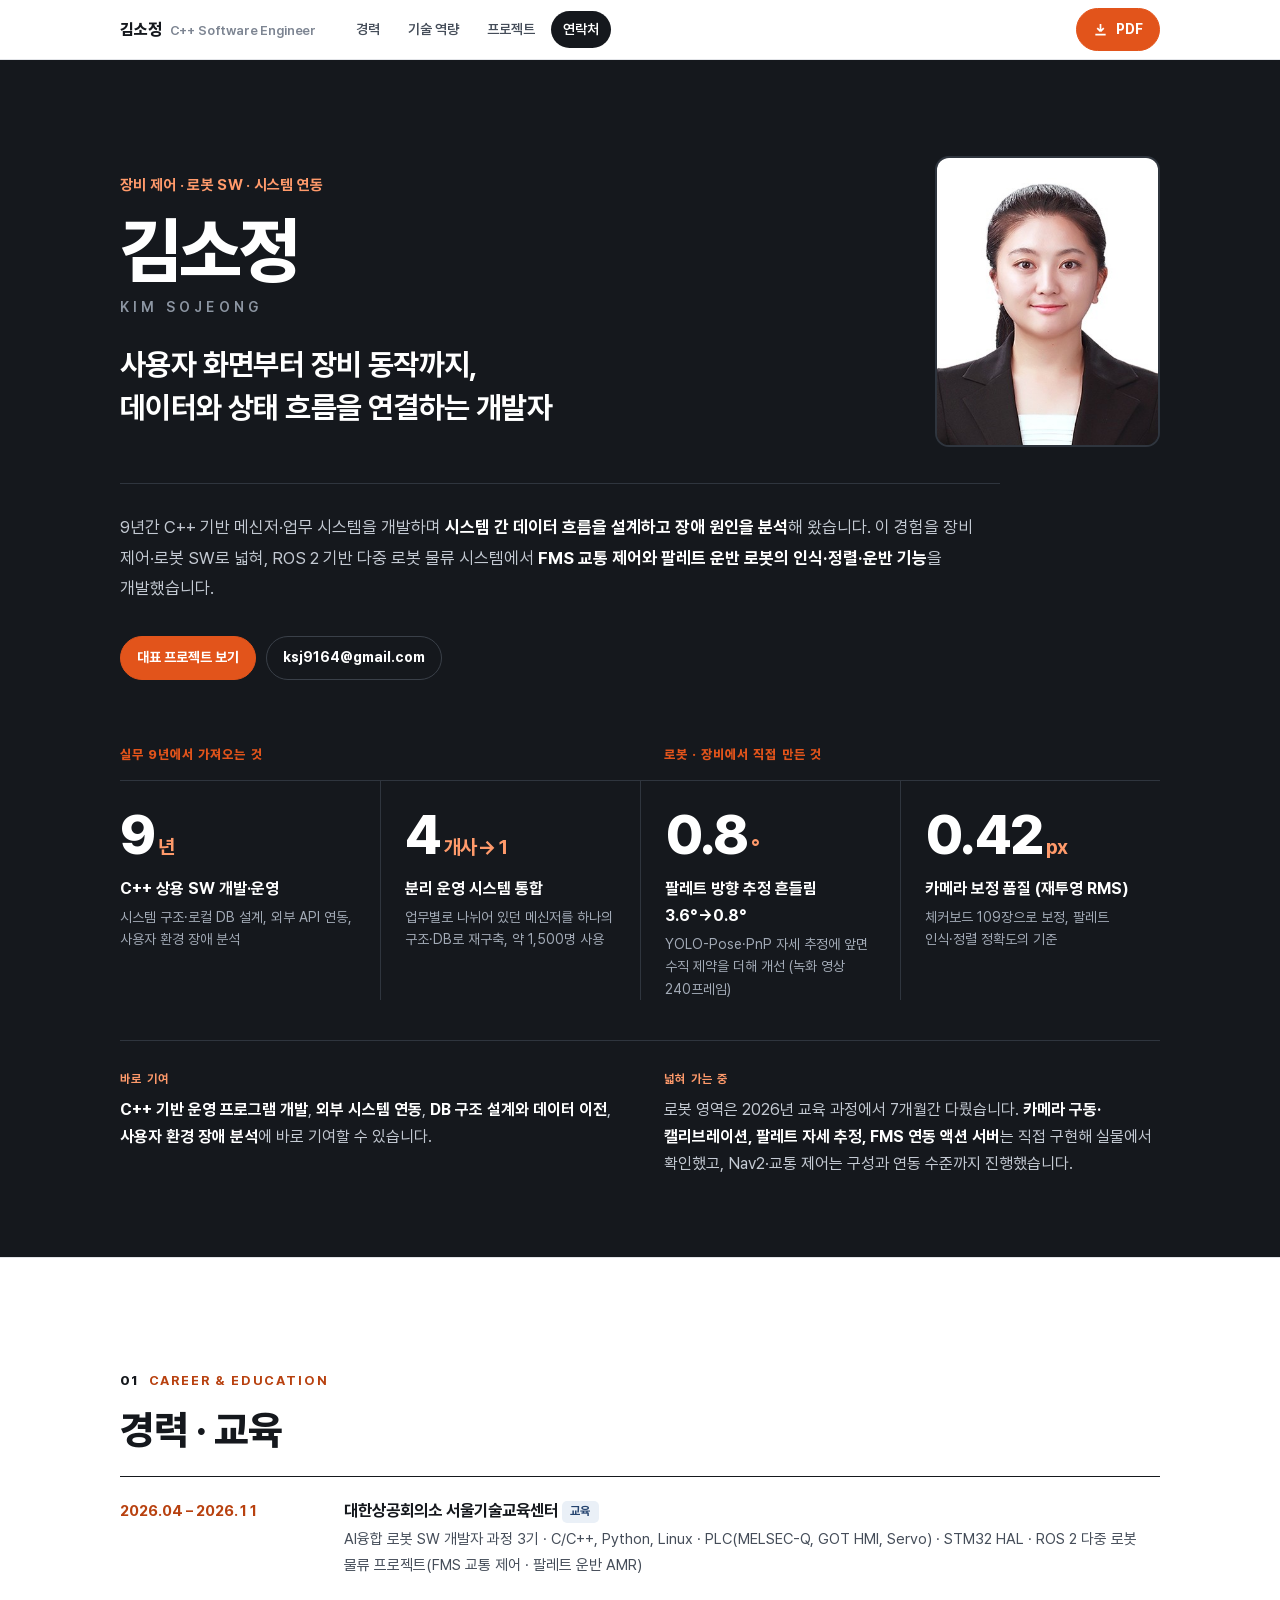
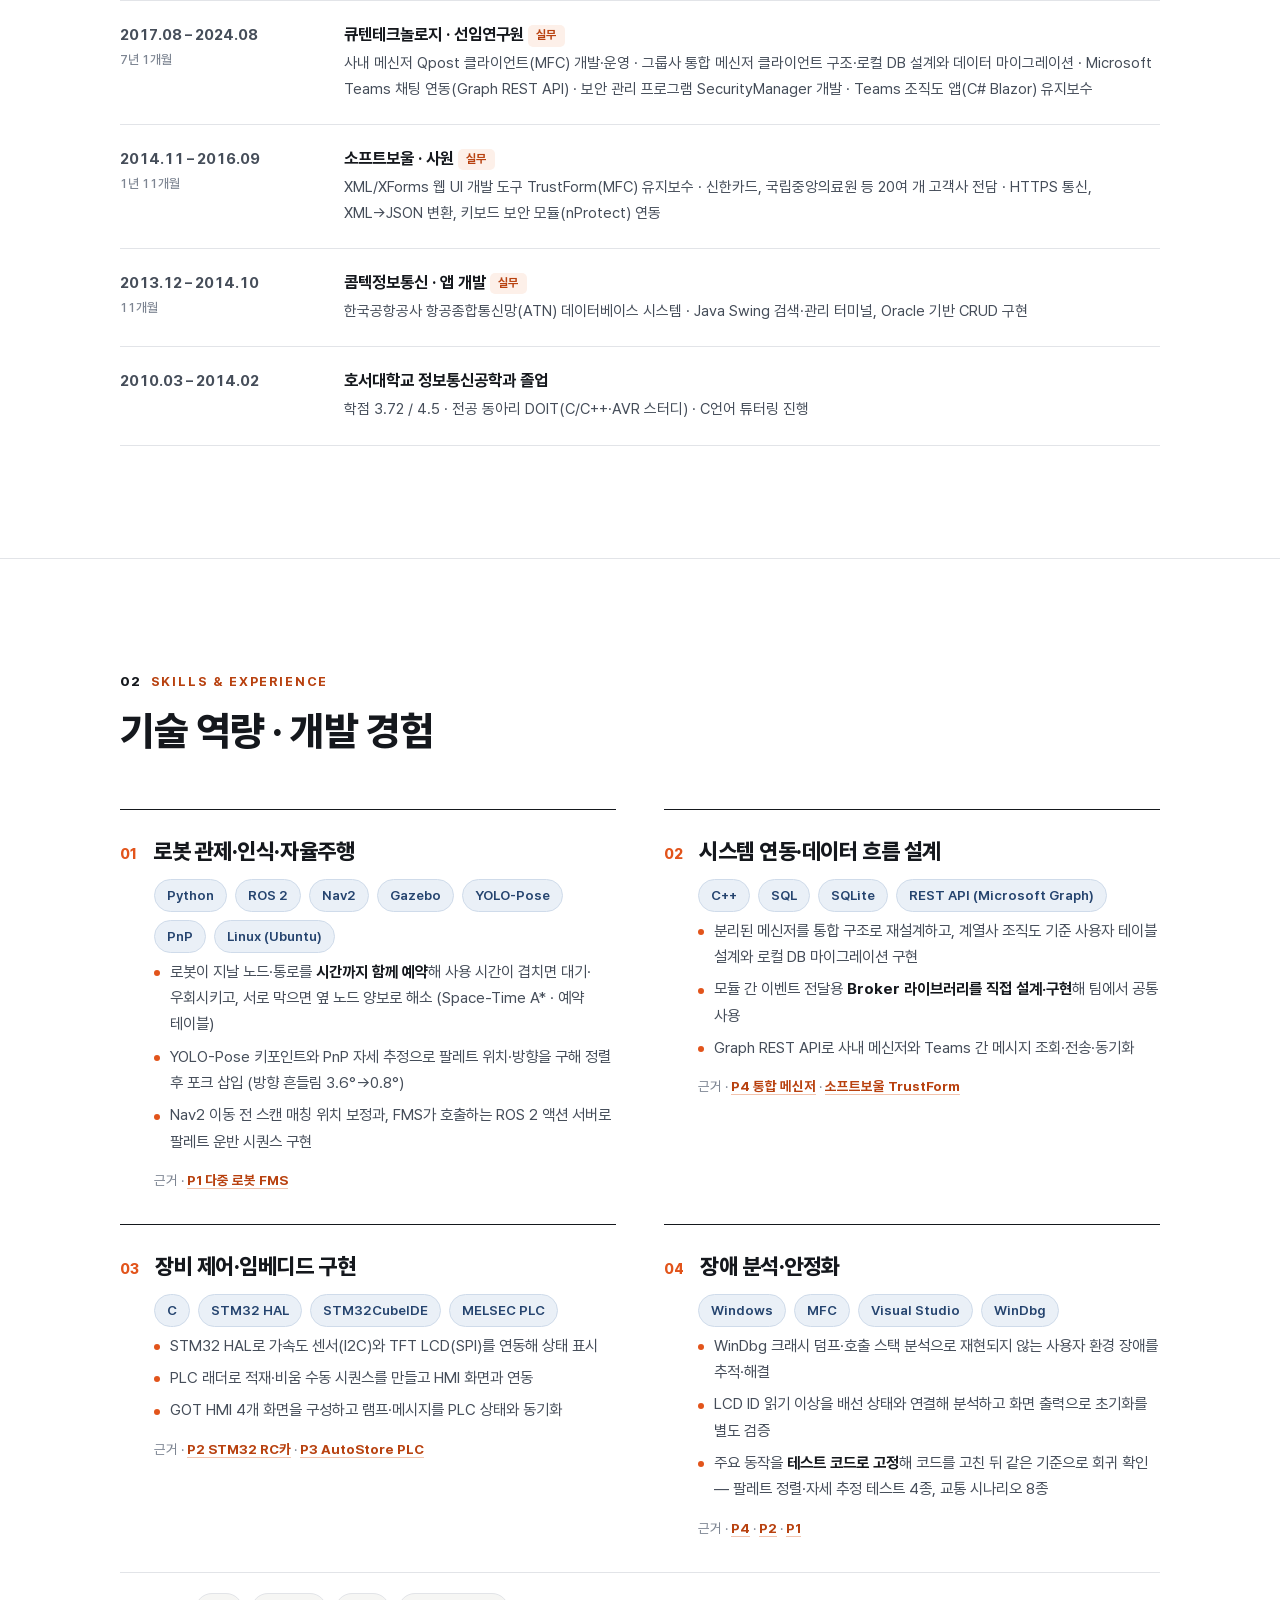
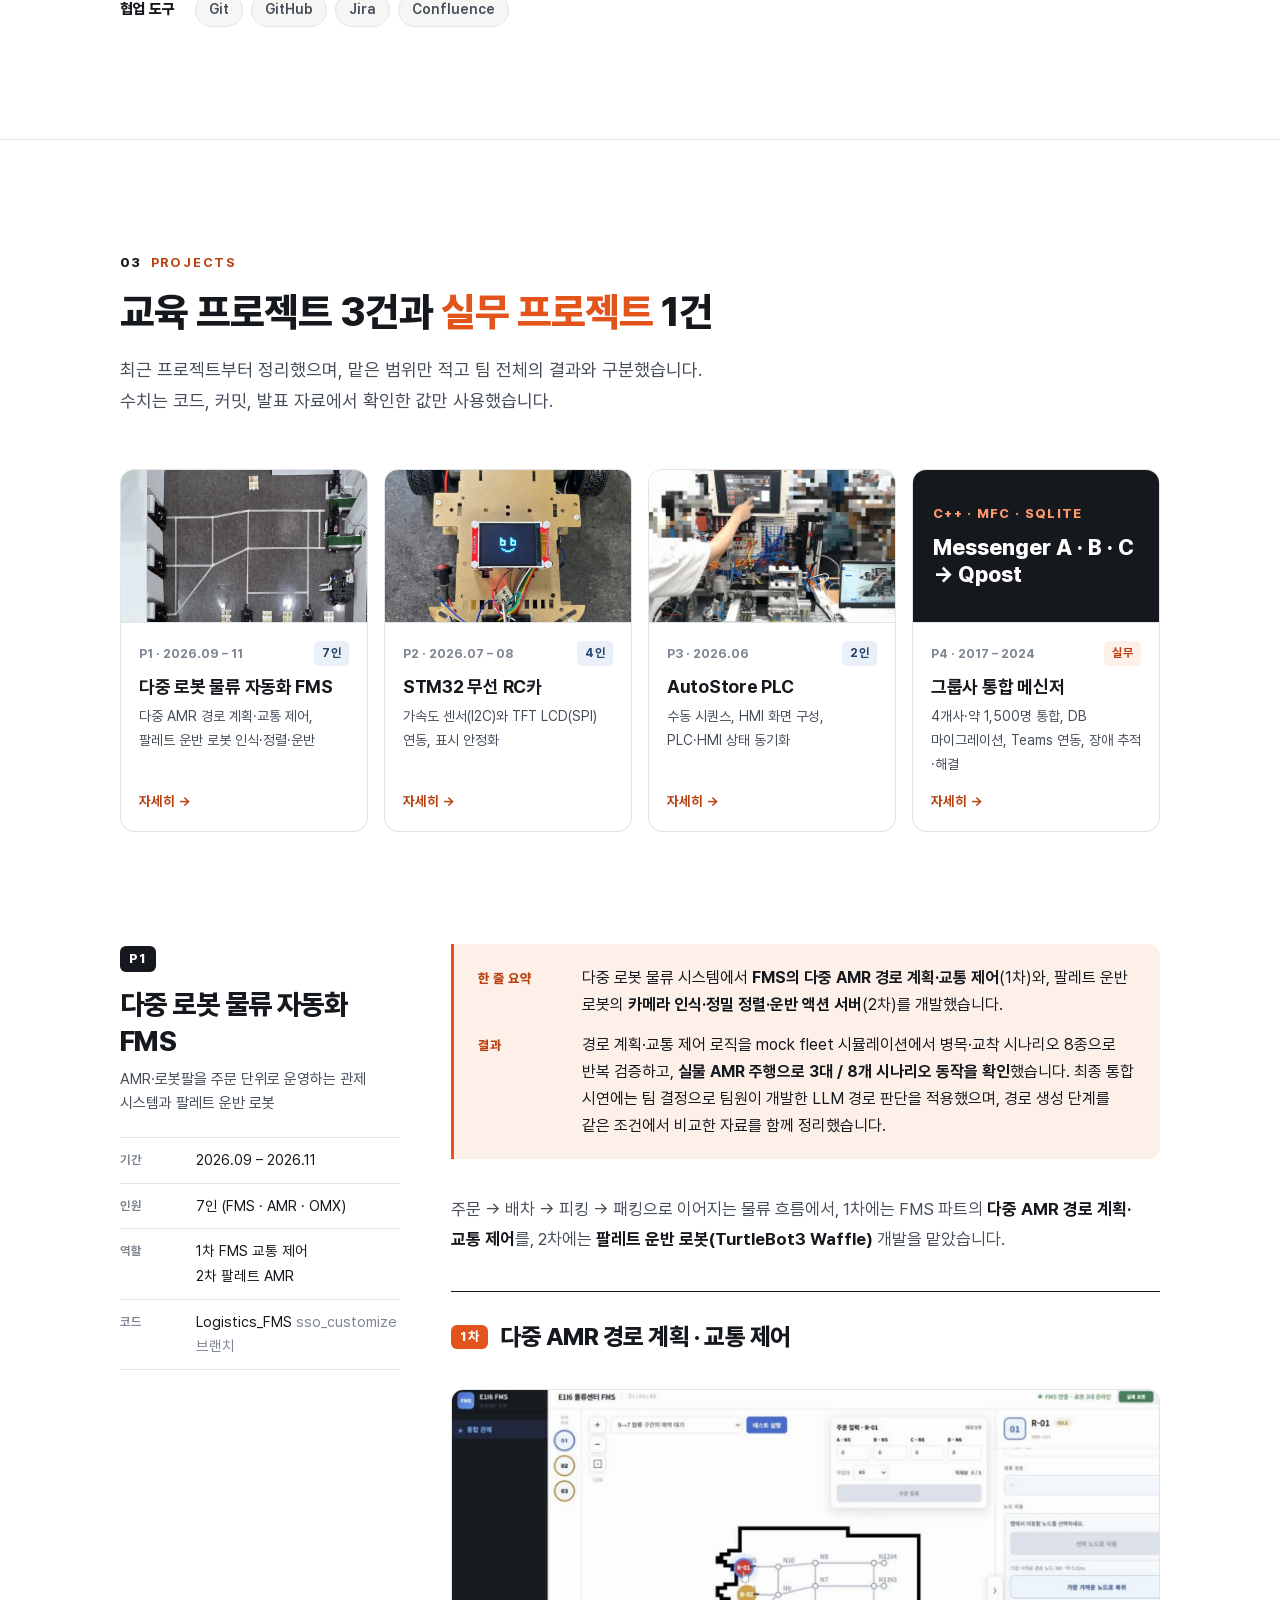
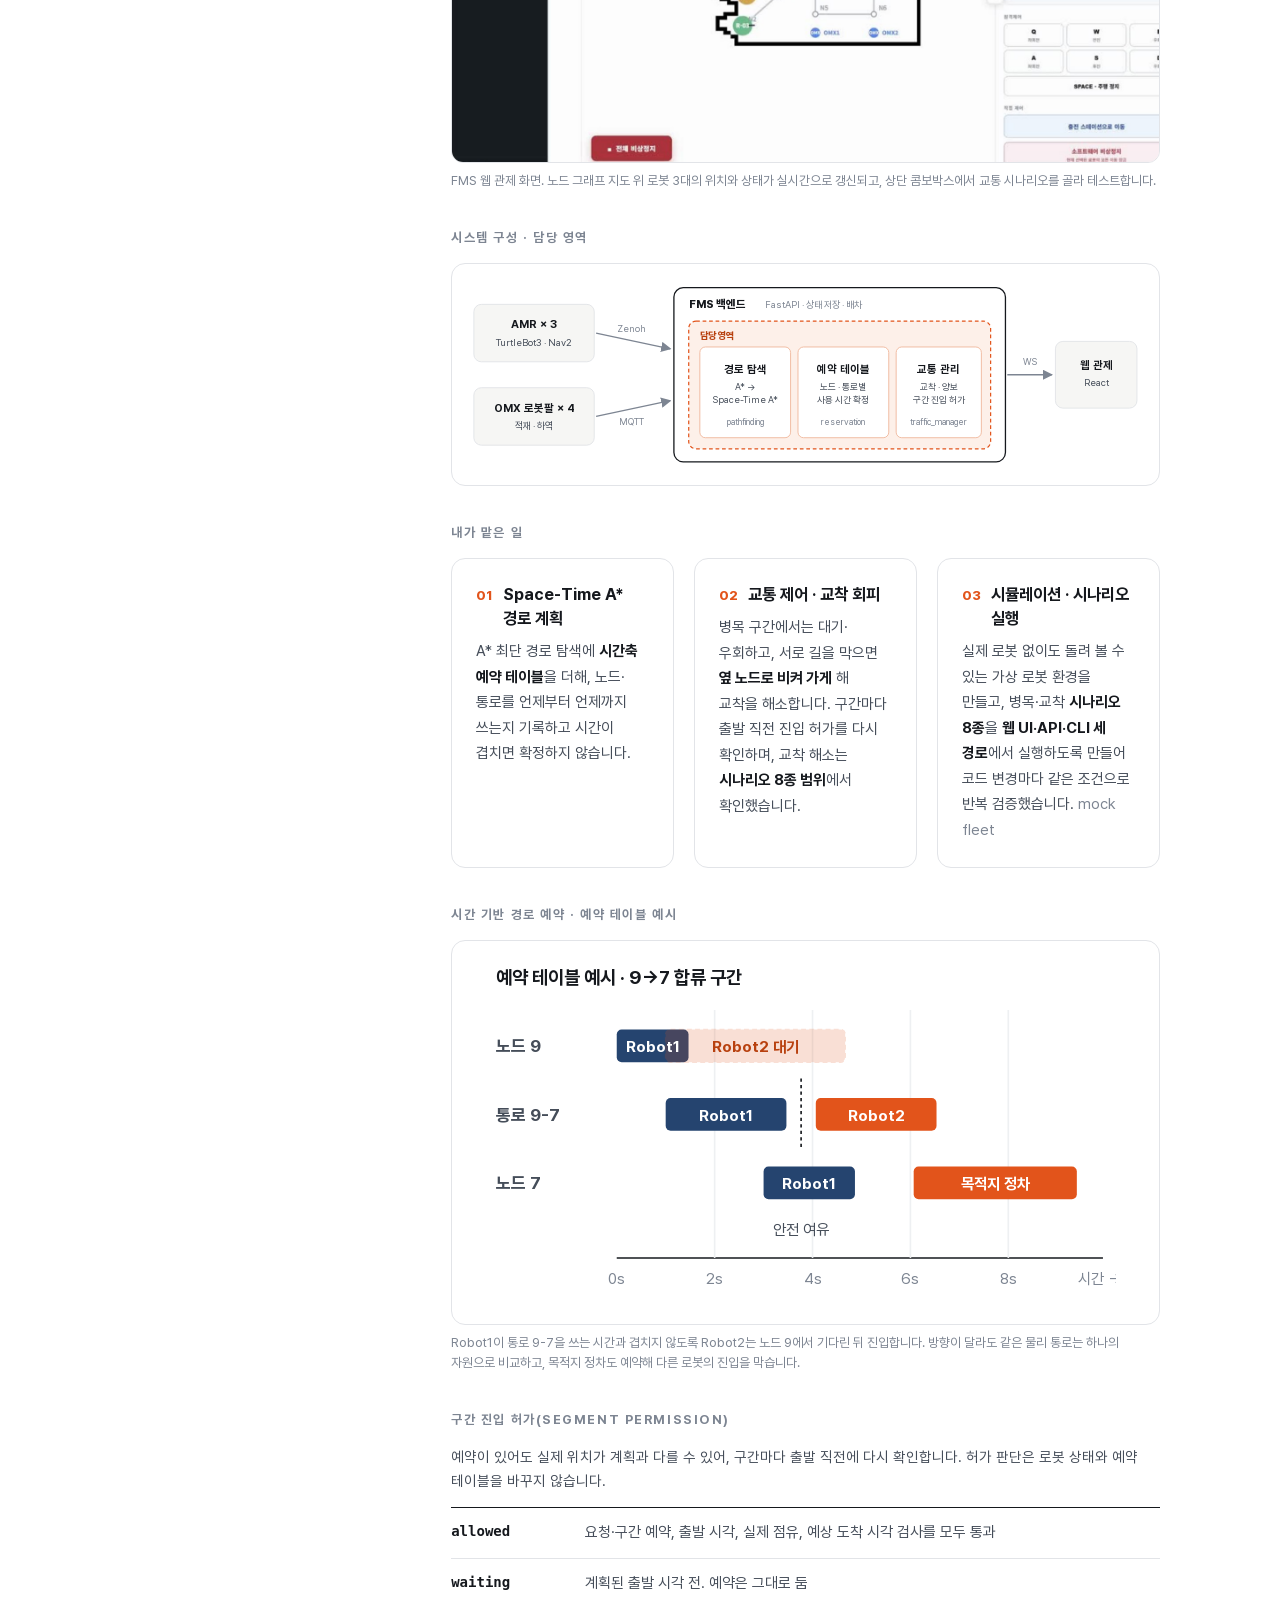
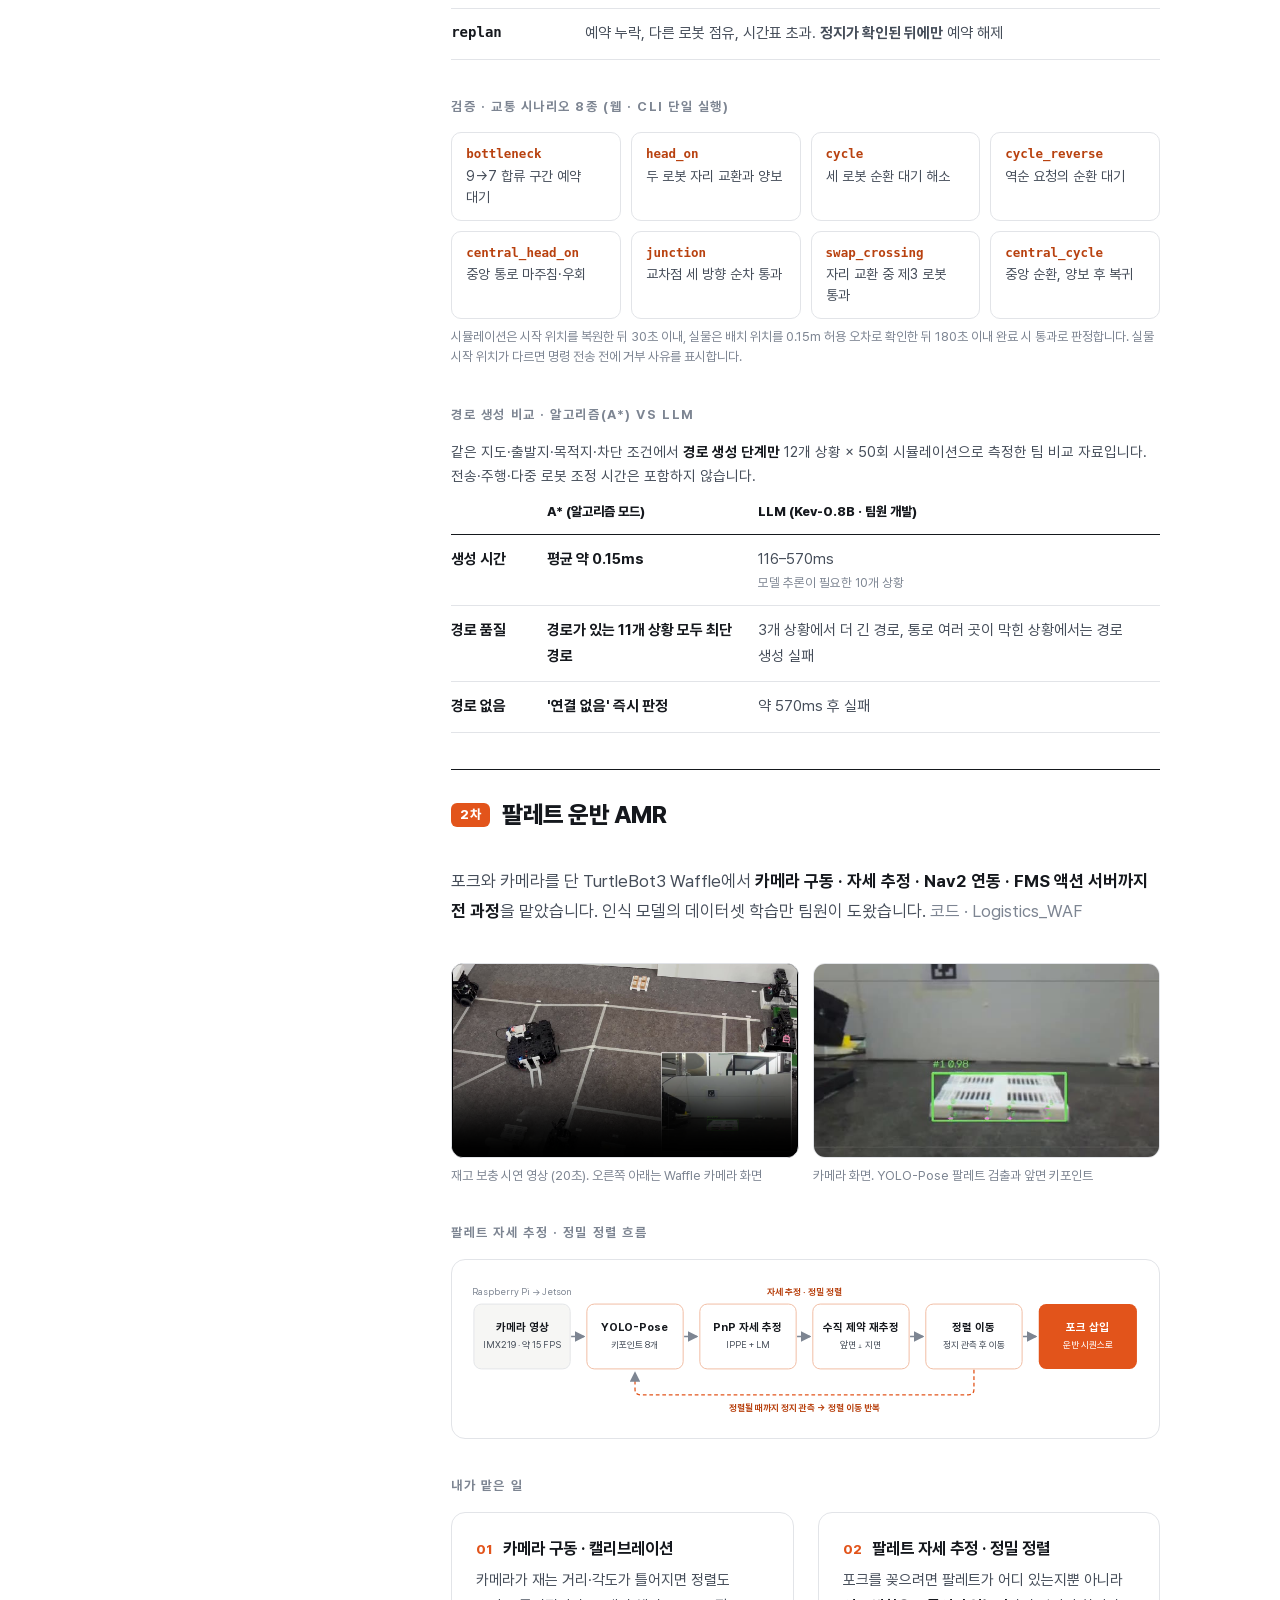
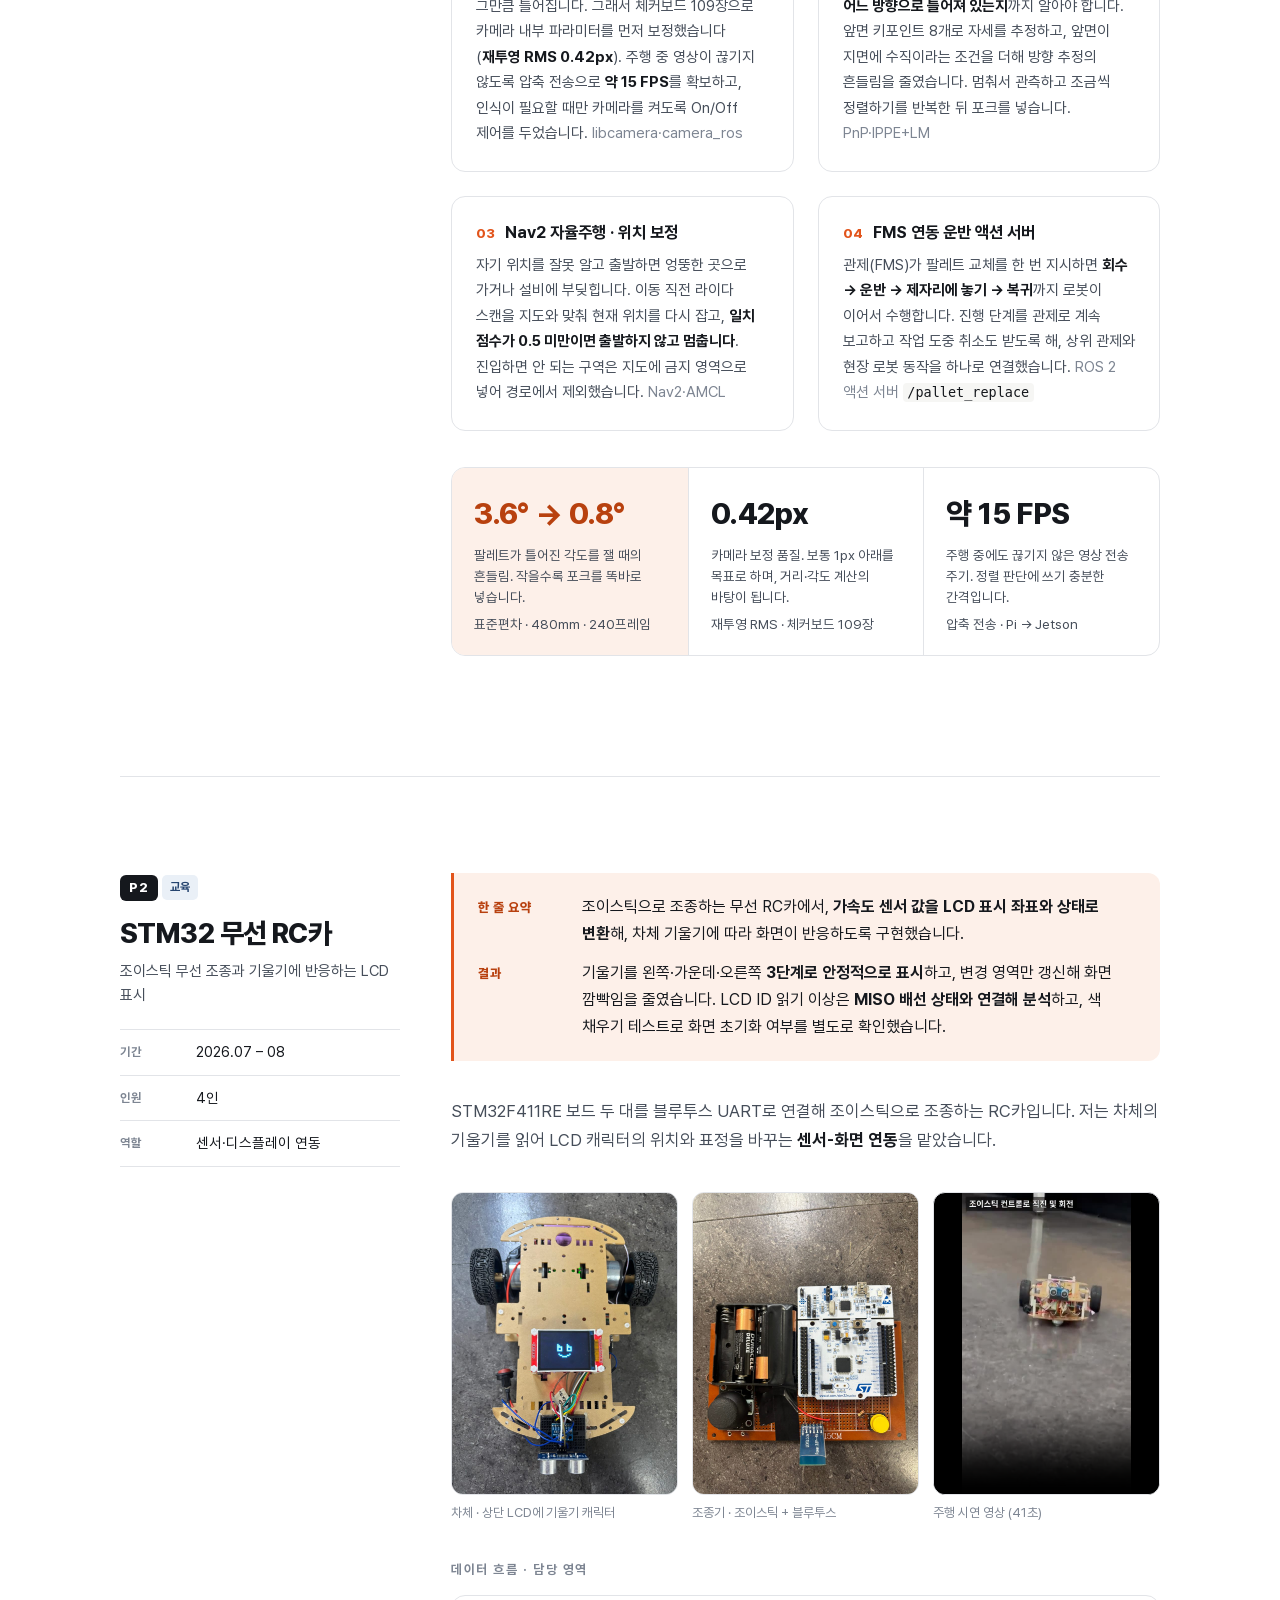
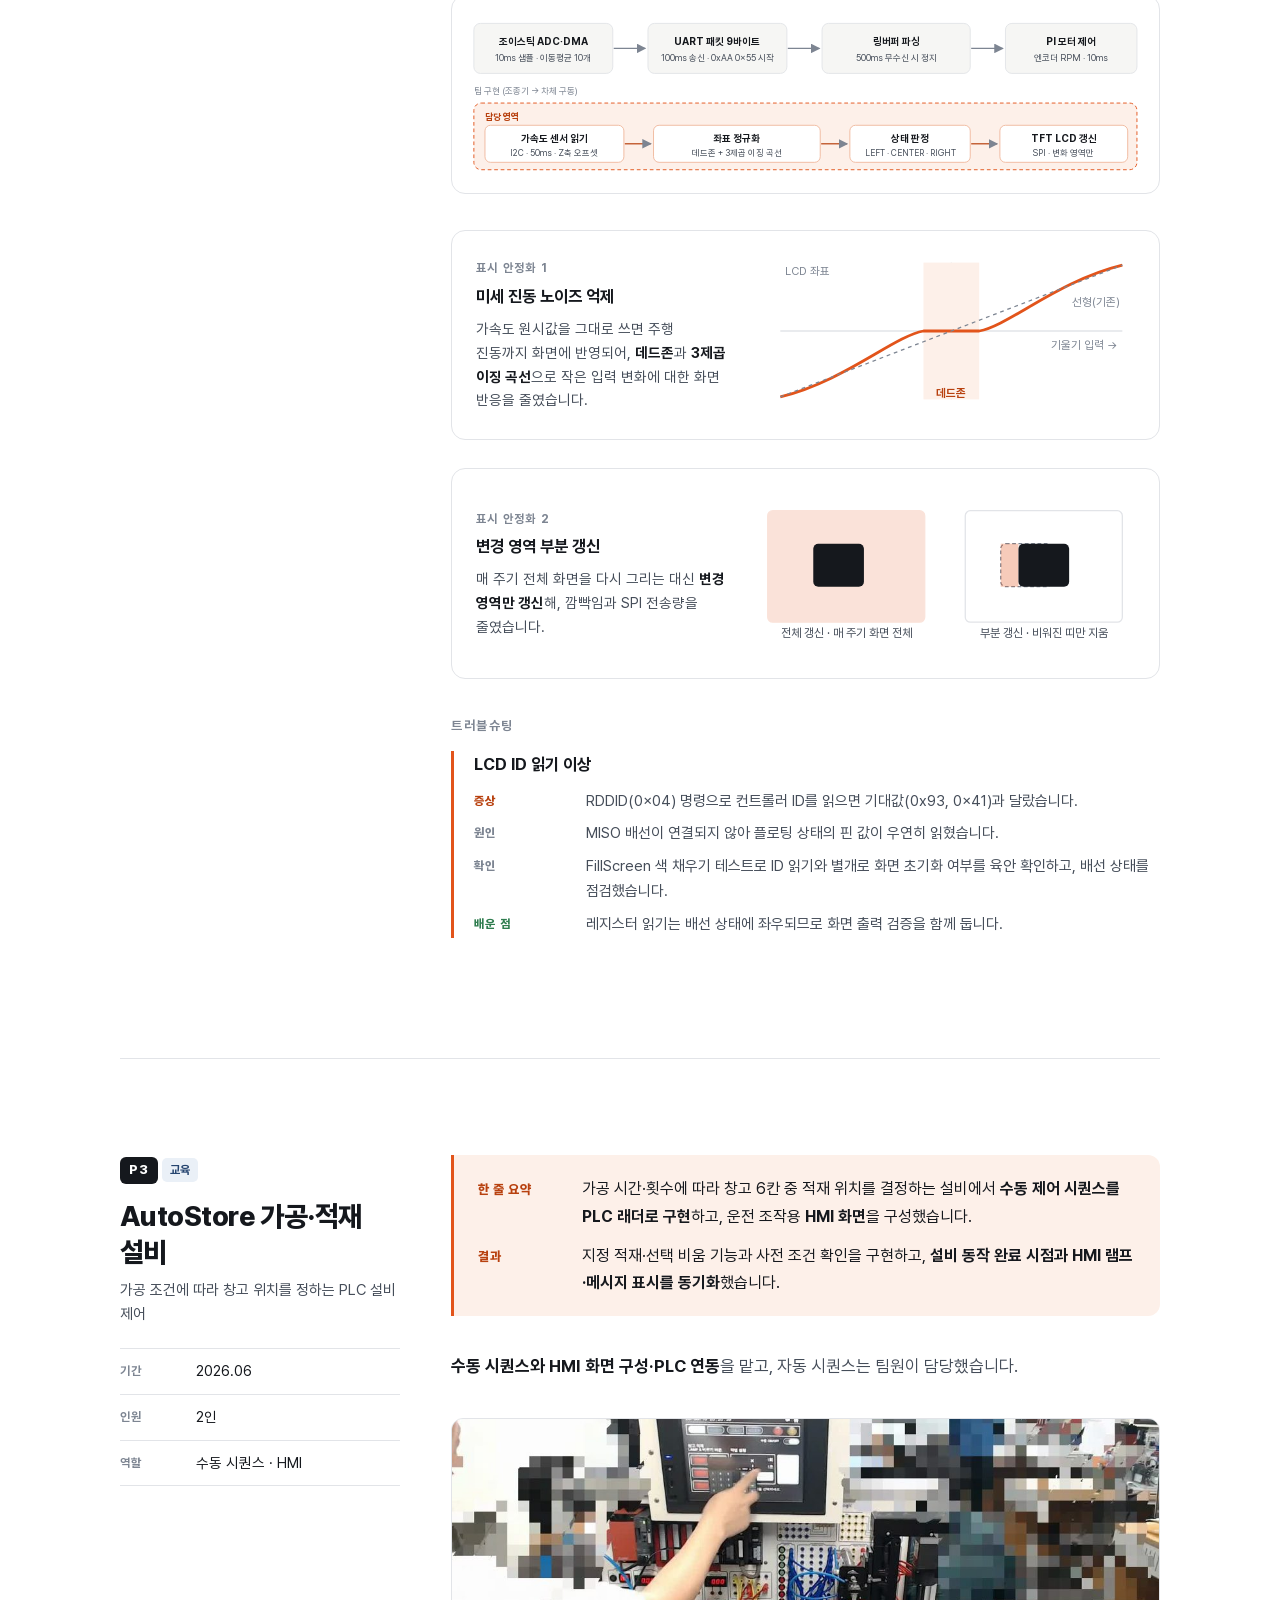
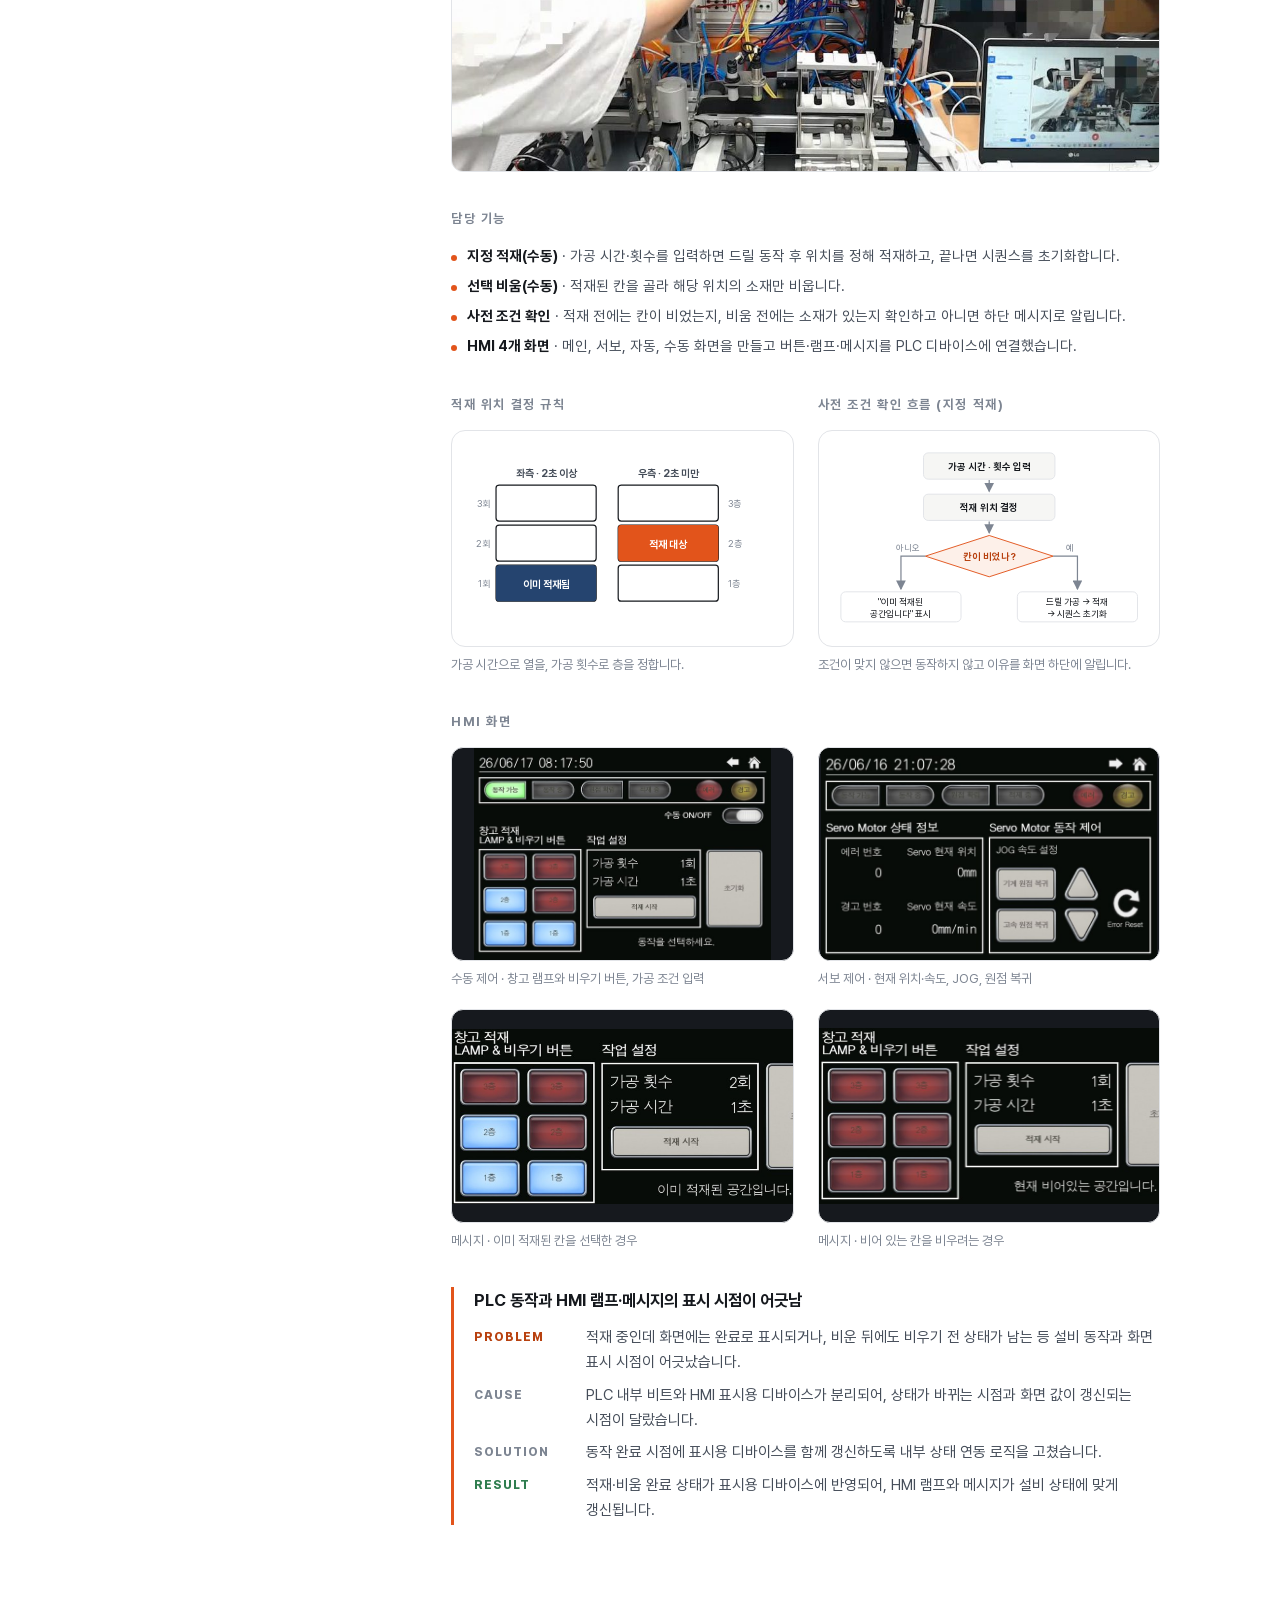
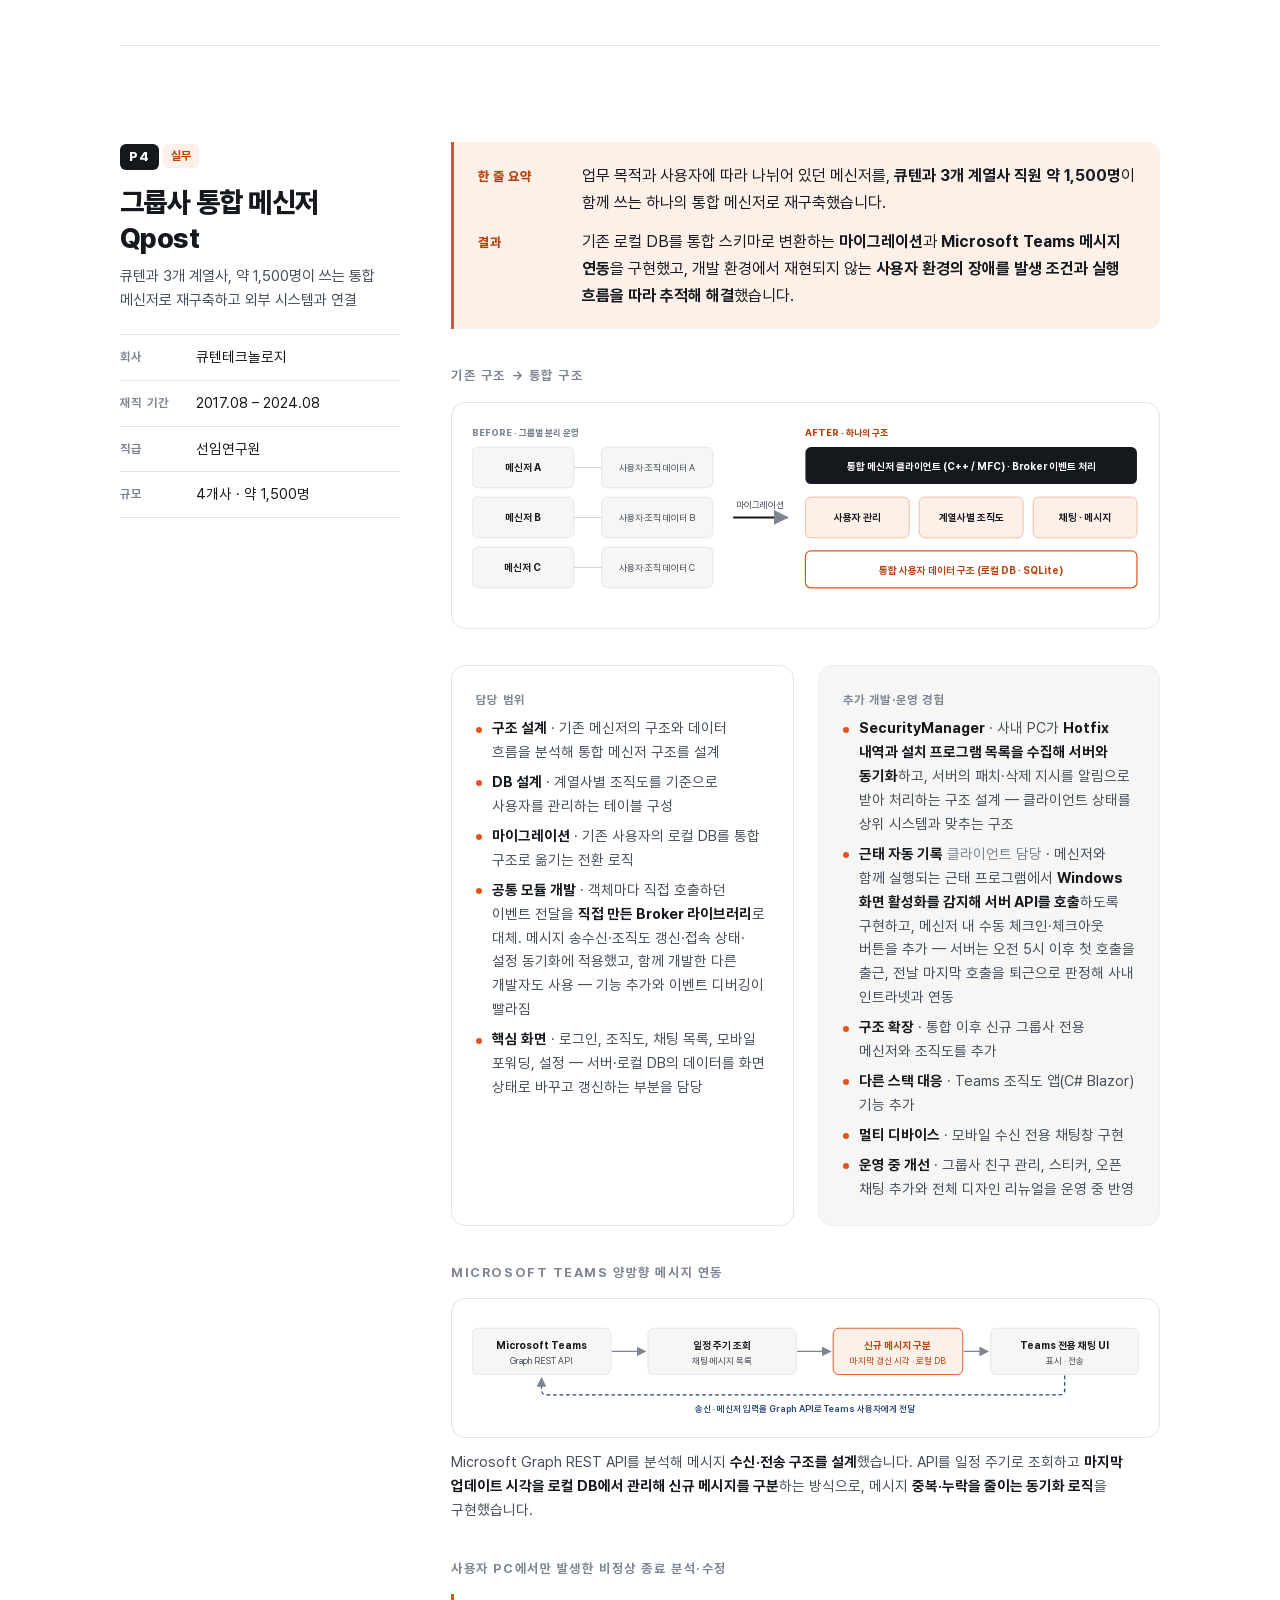
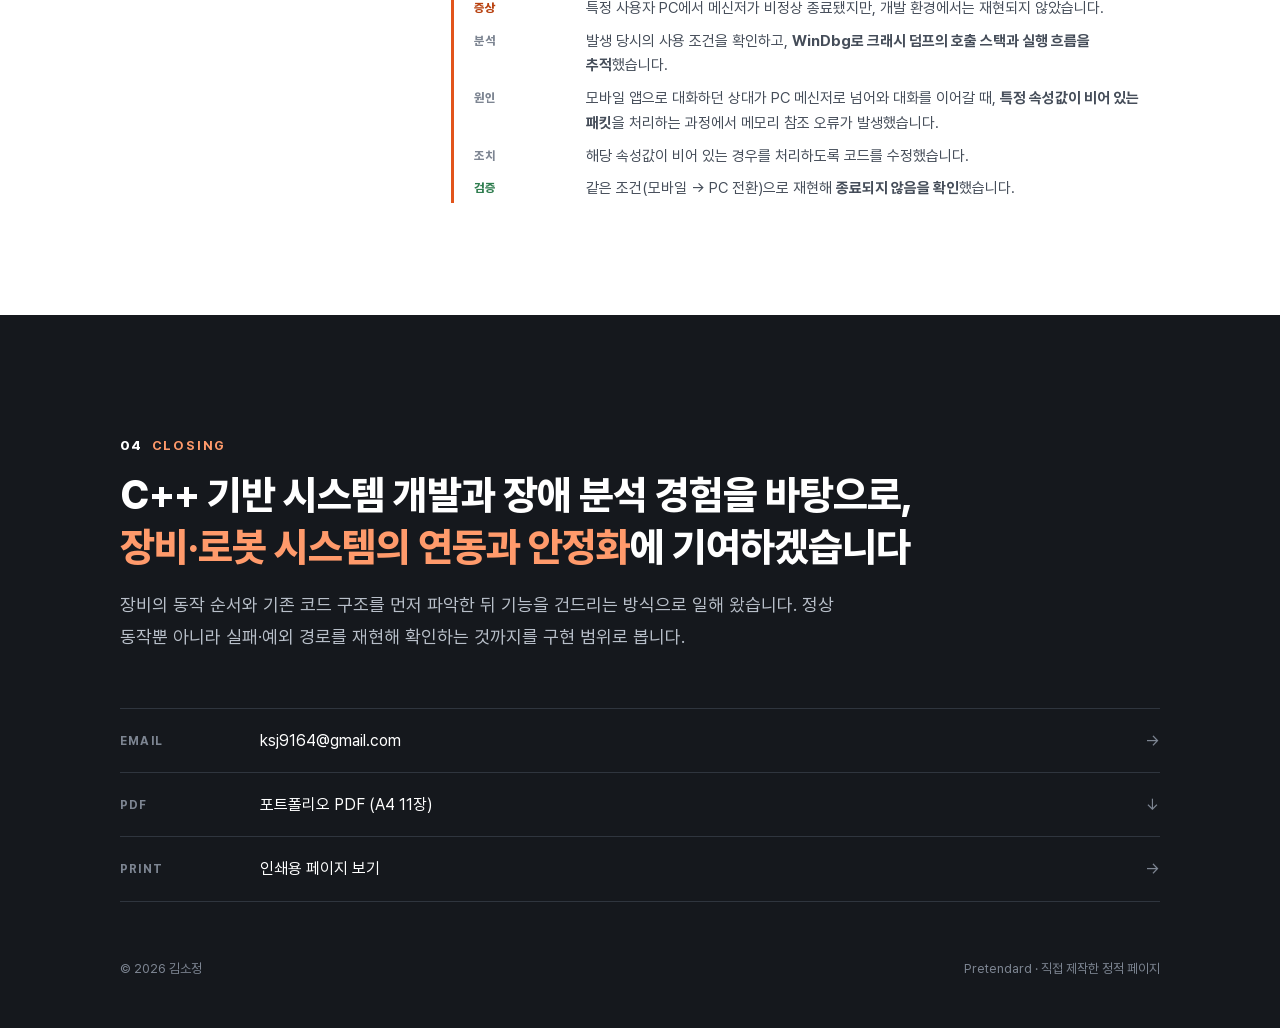
==== commit 2b30d110: "호서대 재학 기간을 2010.03으로 수정" ====
--- a/index.html
+++ b/index.html
@@ -78,7 +78,7 @@
           <div class="item"><div class="when">2017.08 – 2024.08<small>7년 1개월</small></div><div class="what"><h4>큐텐테크놀로지 · 선임연구원 <span class="tag work">실무</span></h4><p>사내 메신저 Qpost 클라이언트(MFC) 개발·운영 · 그룹사 통합 메신저 클라이언트 구조·로컬 DB 설계와 데이터 마이그레이션 · Microsoft Teams 채팅 연동(Graph REST API) · 보안 관리 프로그램 SecurityManager 개발 · Teams 조직도 앱(C# Blazor) 유지보수</p></div></div>
           <div class="item"><div class="when">2014.11 – 2016.09<small>1년 11개월</small></div><div class="what"><h4>소프트보울 · 사원 <span class="tag work">실무</span></h4><p>XML/XForms 웹 UI 개발 도구 TrustForm(MFC) 유지보수 · 신한카드, 국립중앙의료원 등 20여 개 고객사 전담 · HTTPS 통신, XML→JSON 변환, 키보드 보안 모듈(nProtect) 연동</p></div></div>
           <div class="item"><div class="when">2013.12 – 2014.10<small>11개월</small></div><div class="what"><h4>콤텍정보통신 · 앱 개발 <span class="tag work">실무</span></h4><p>한국공항공사 항공종합통신망(ATN) 데이터베이스 시스템 · Java Swing 검색·관리 터미널, Oracle 기반 CRUD 구현</p></div></div>
-          <div class="item"><div class="when">2010.02 – 2014.02</div><div class="what"><h4>호서대학교 정보통신공학과 졸업</h4><p>학점 3.72 / 4.5 · 전공 동아리 DOIT(C/C++·AVR 스터디) · C언어 튜터링 진행</p></div></div>
+          <div class="item"><div class="when">2010.03 – 2014.02</div><div class="what"><h4>호서대학교 정보통신공학과 졸업</h4><p>학점 3.72 / 4.5 · 전공 동아리 DOIT(C/C++·AVR 스터디) · C언어 튜터링 진행</p></div></div>
         </div>
   </div>
 </section>
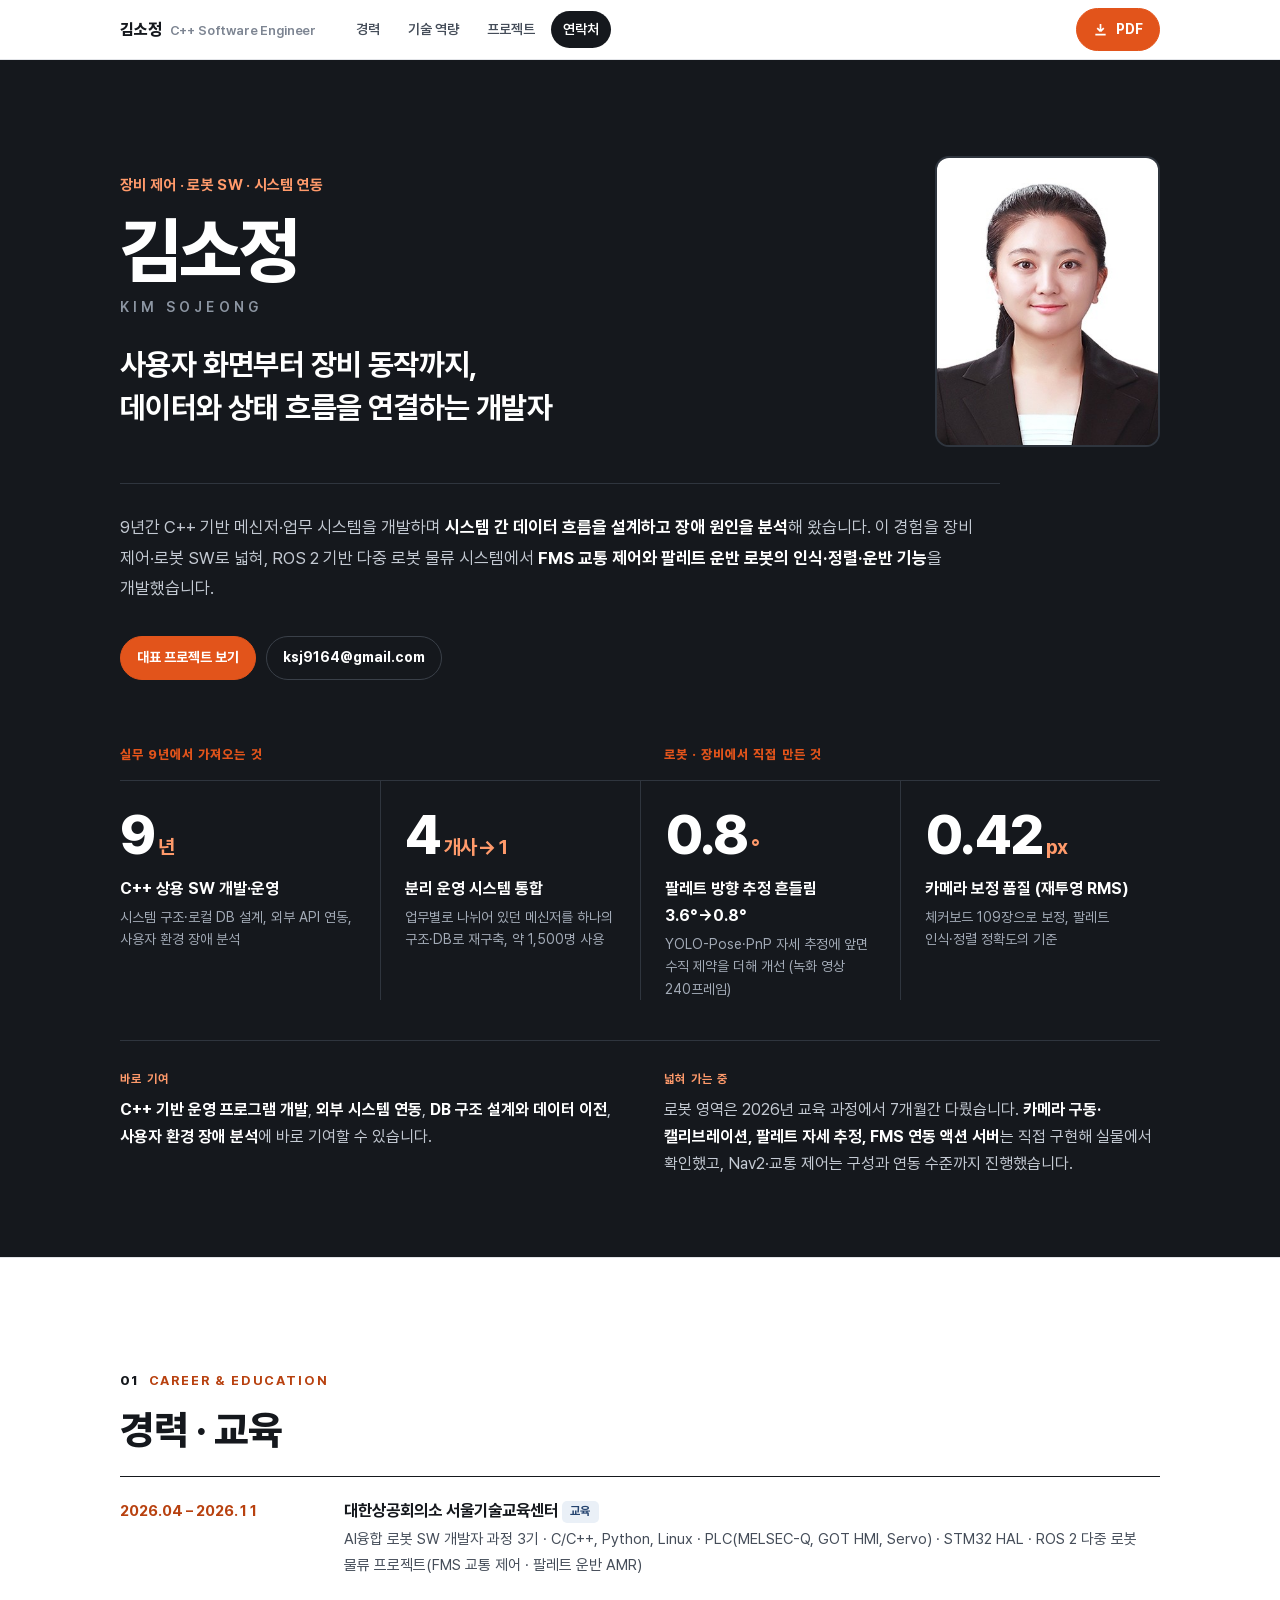
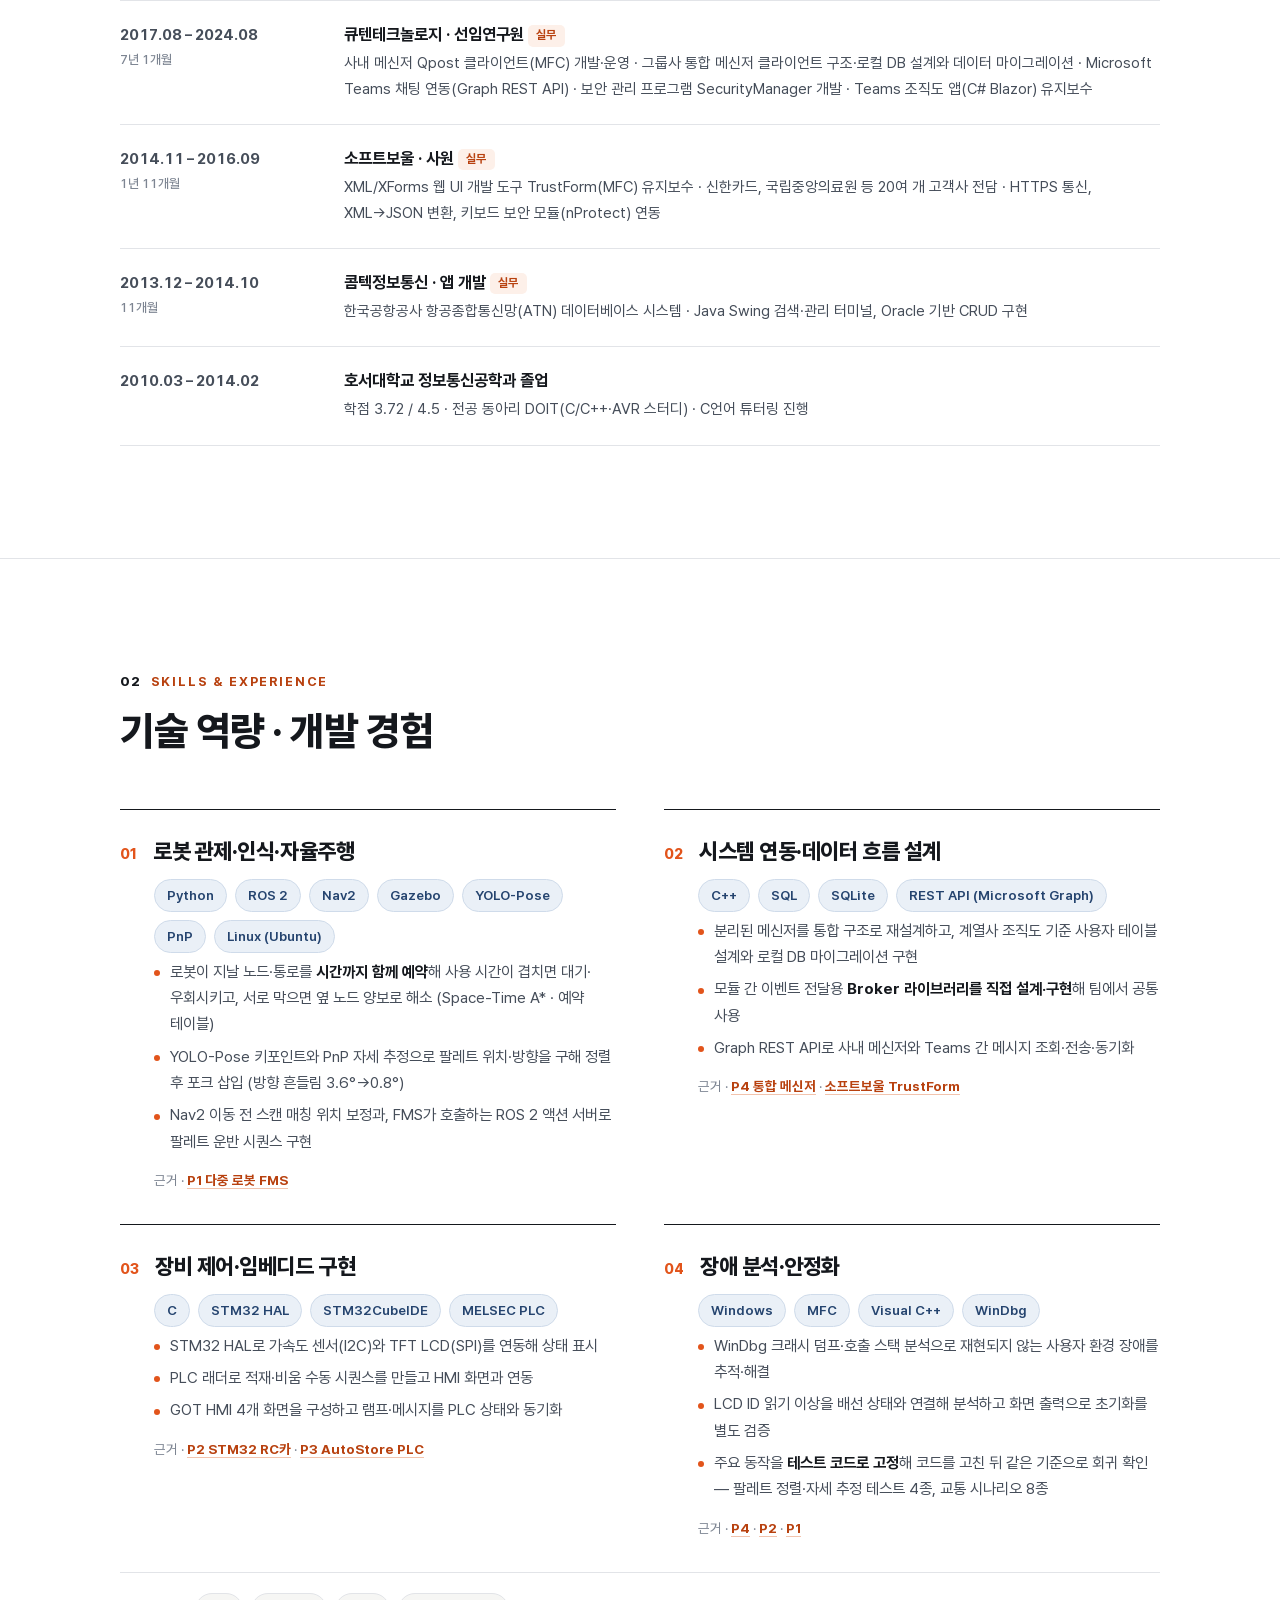
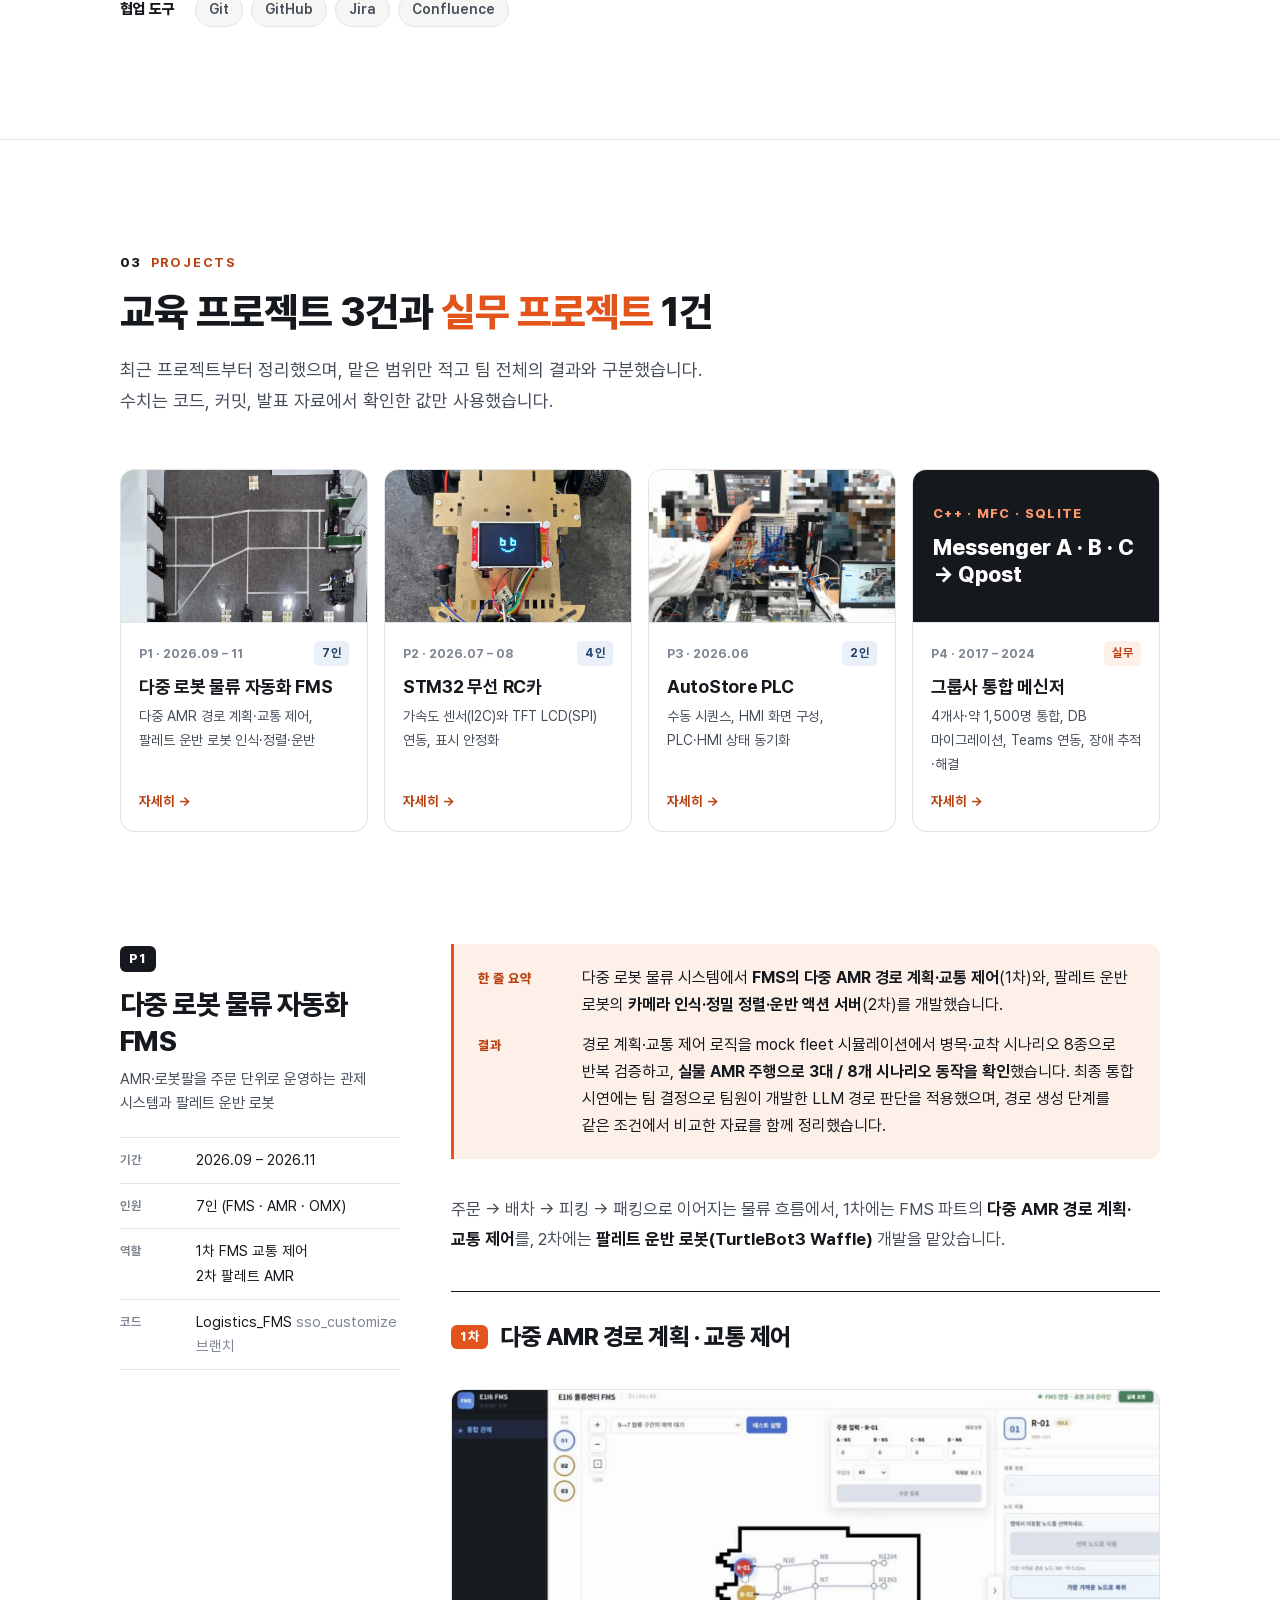
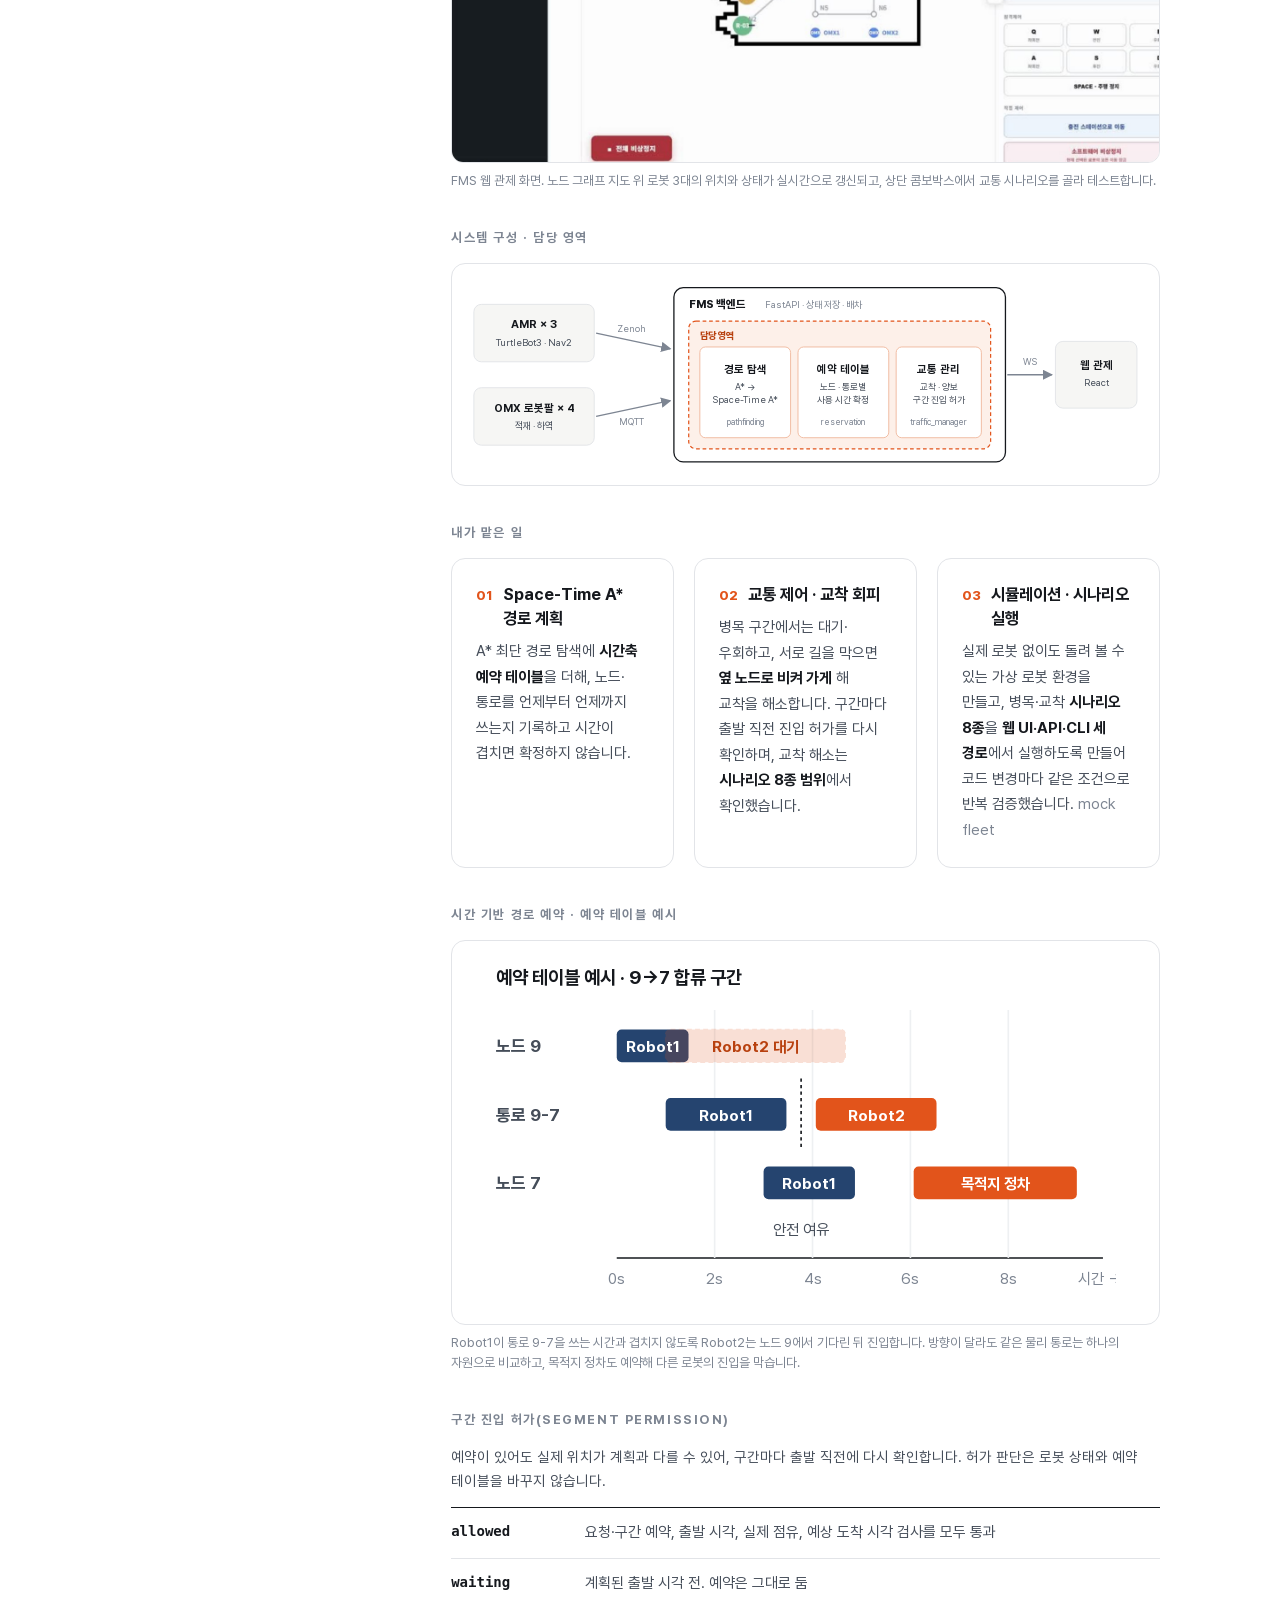
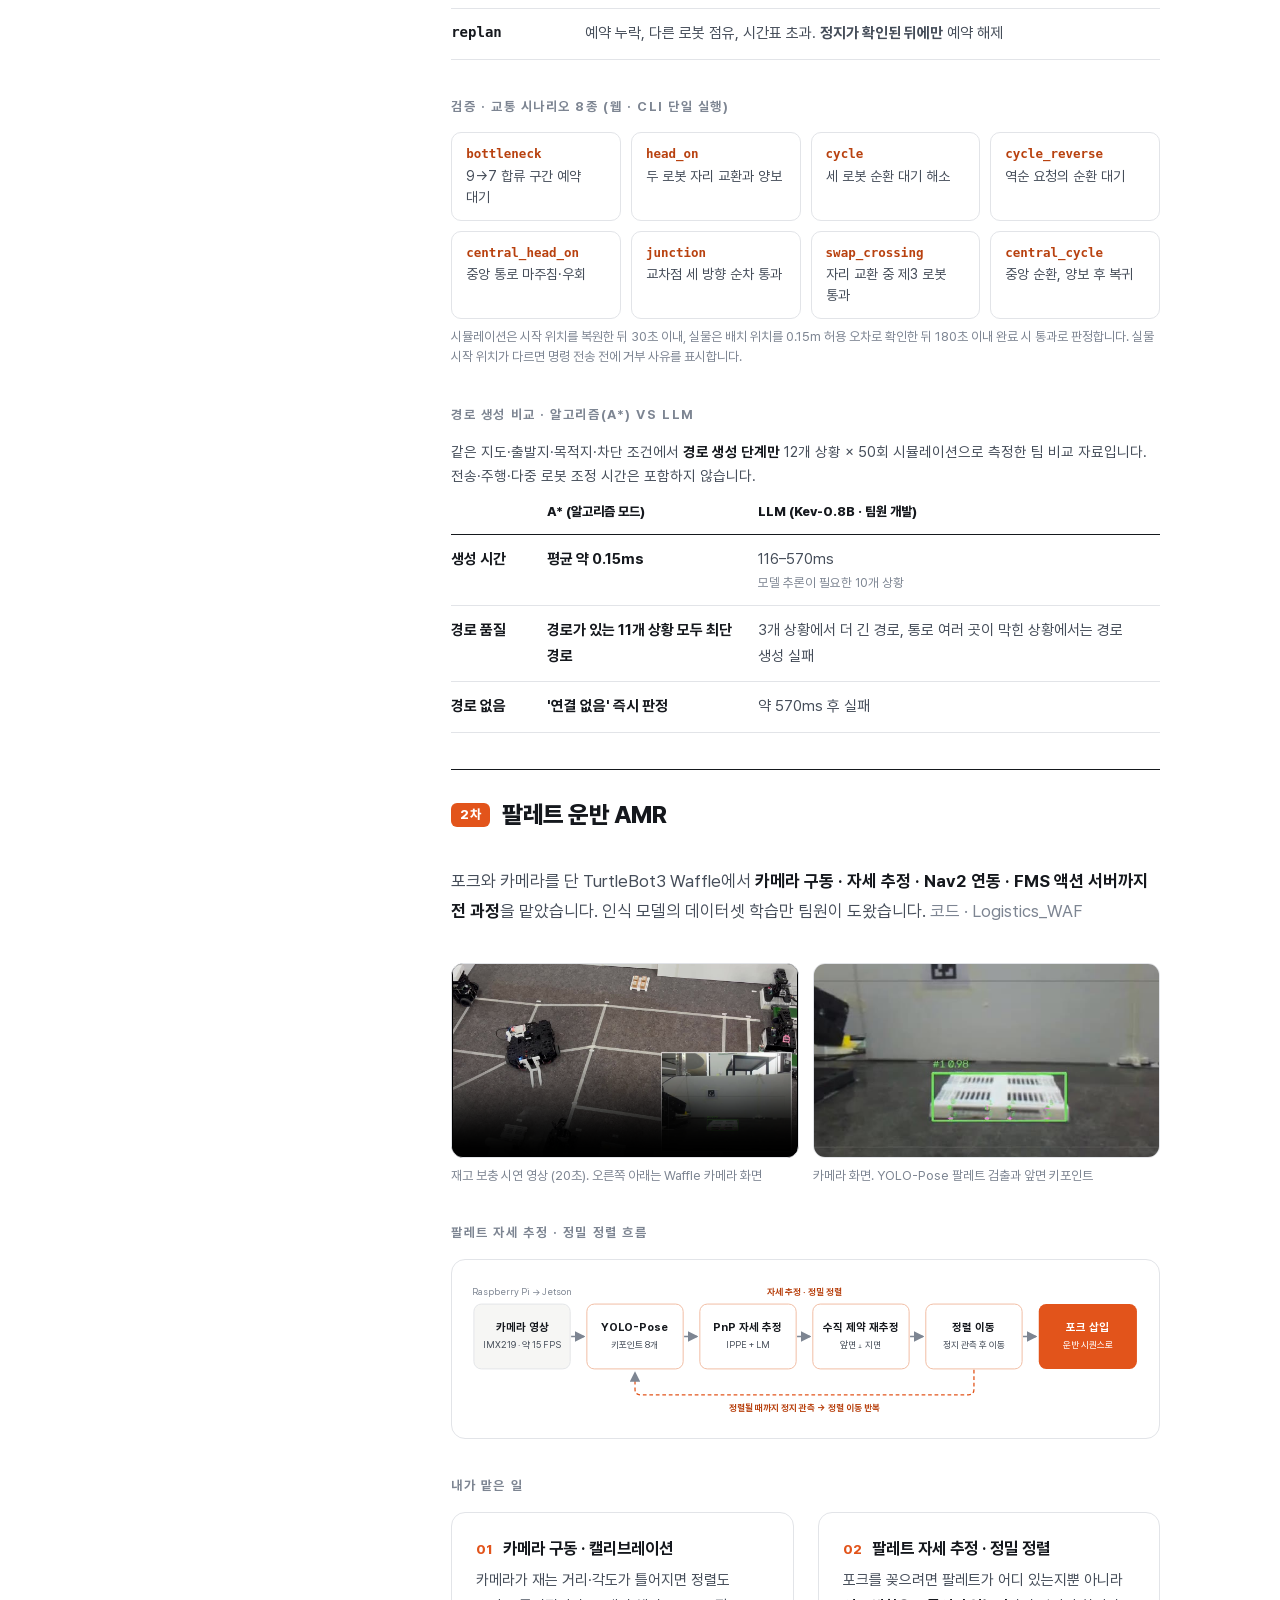
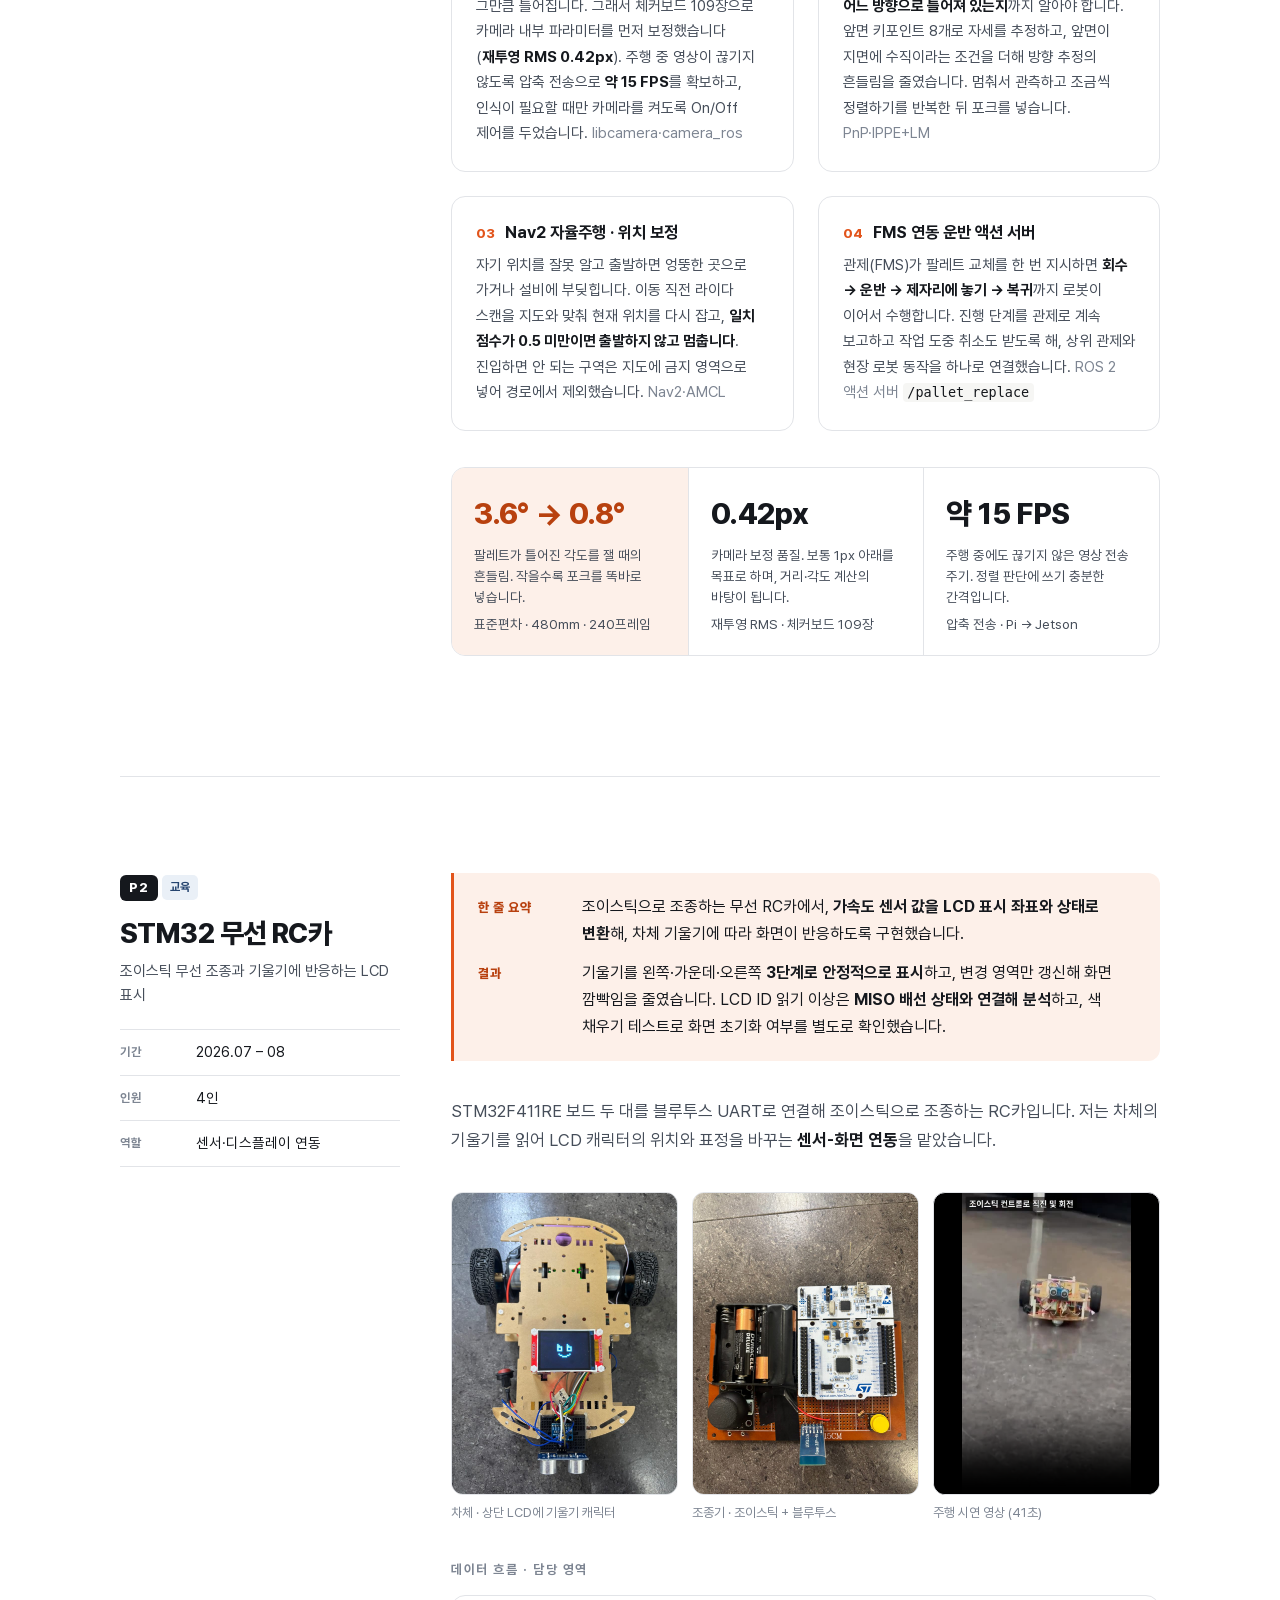
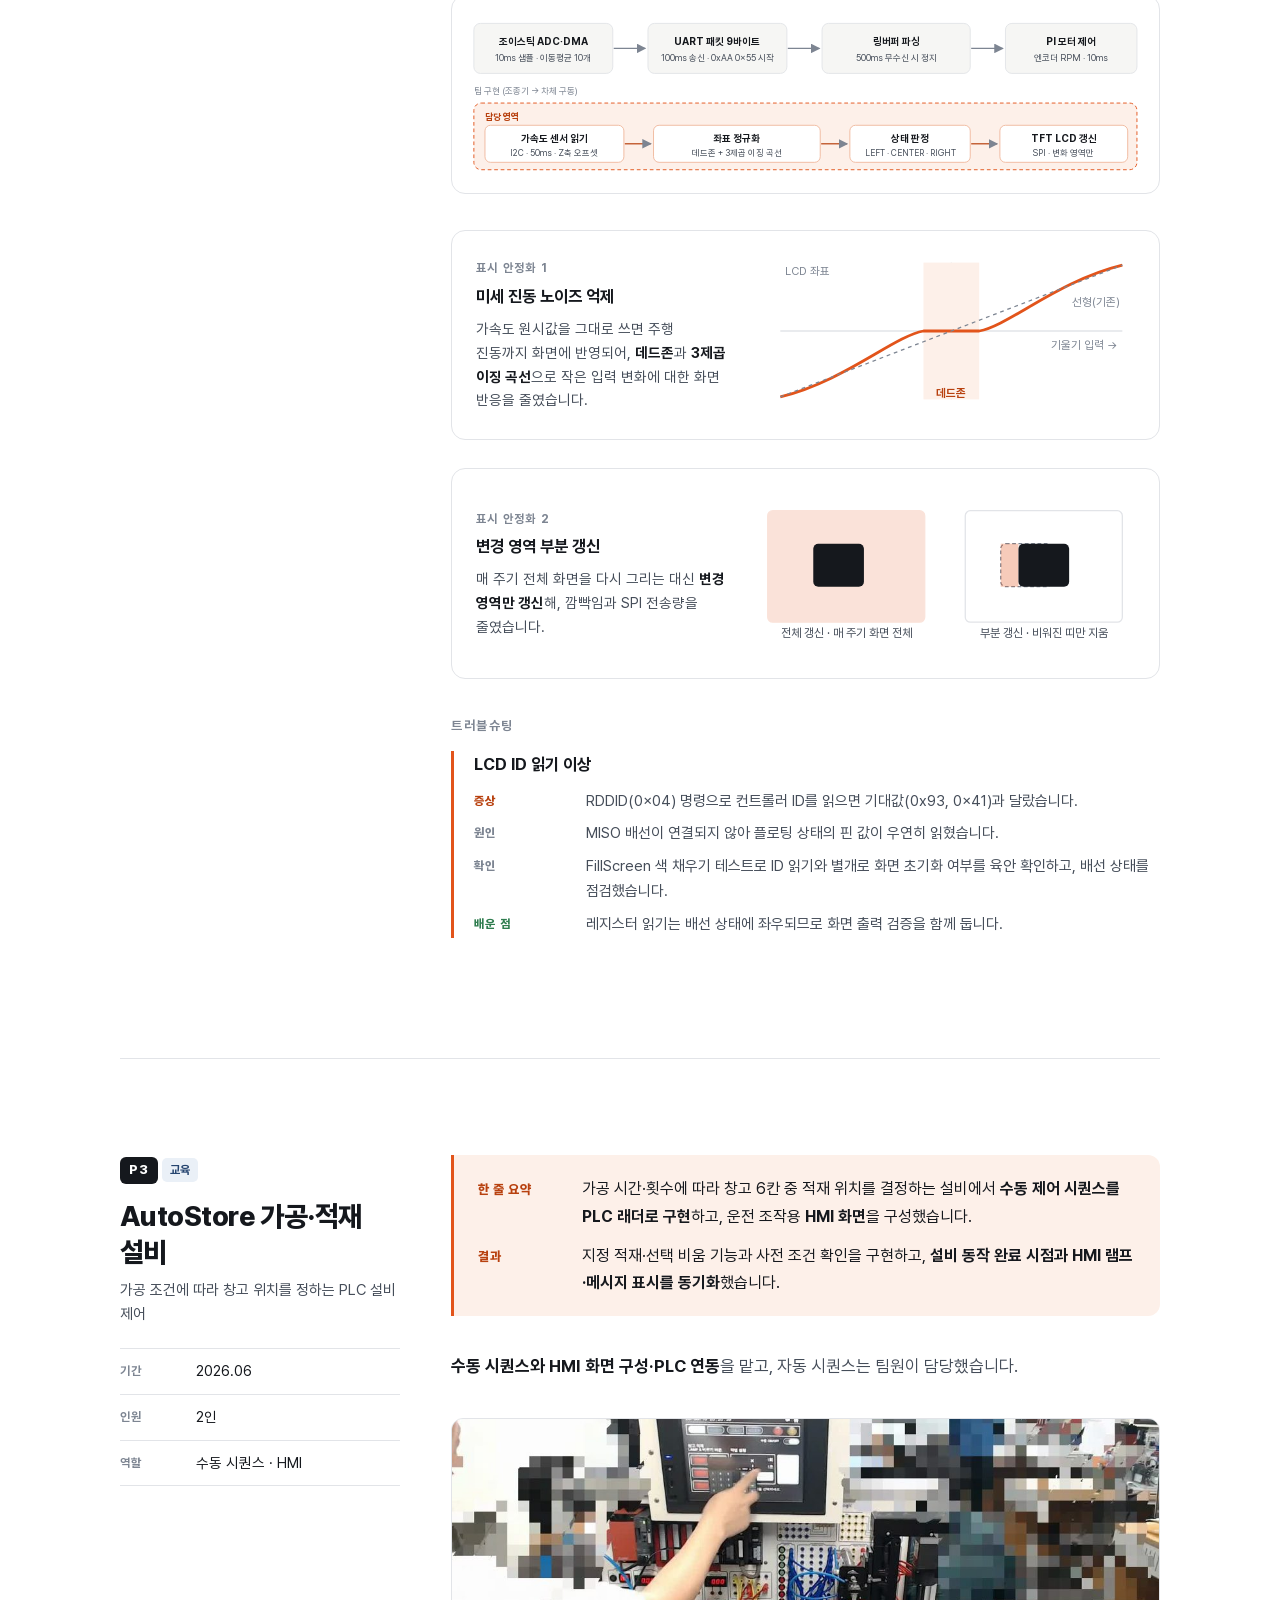
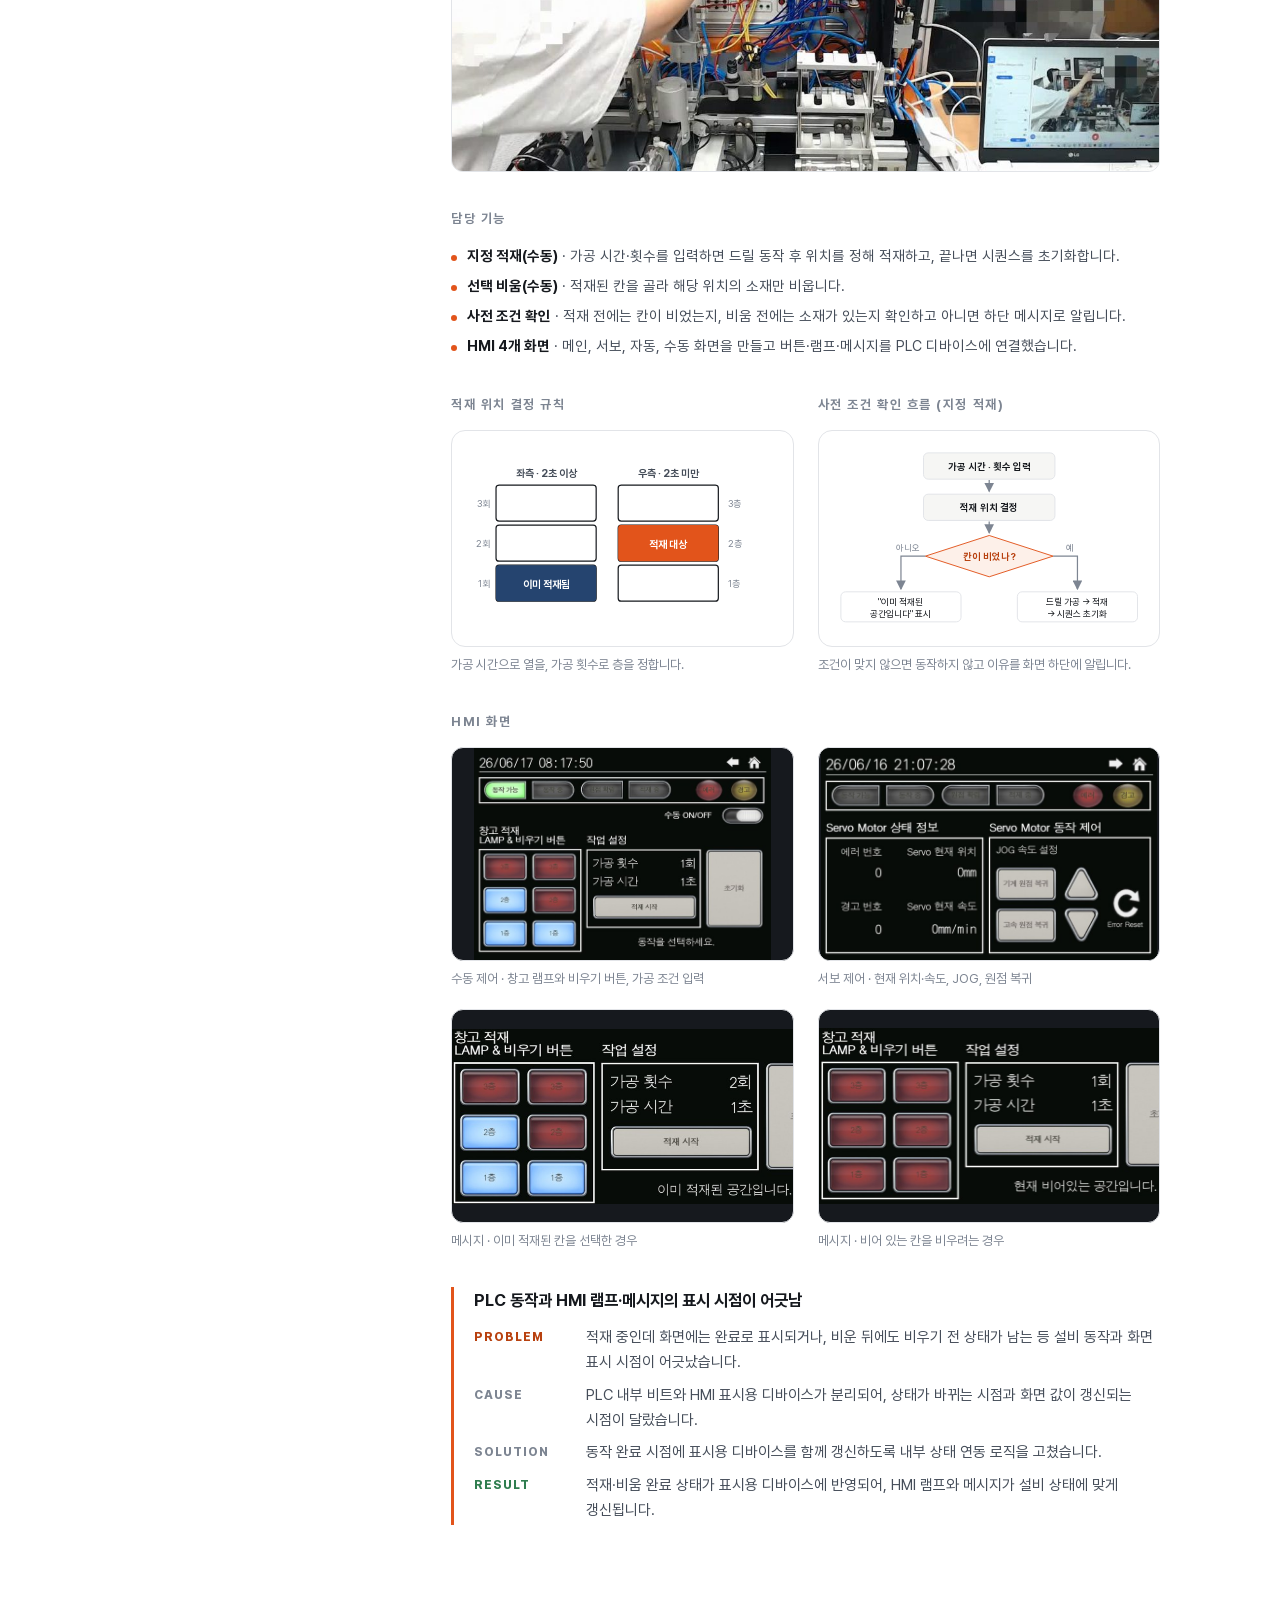
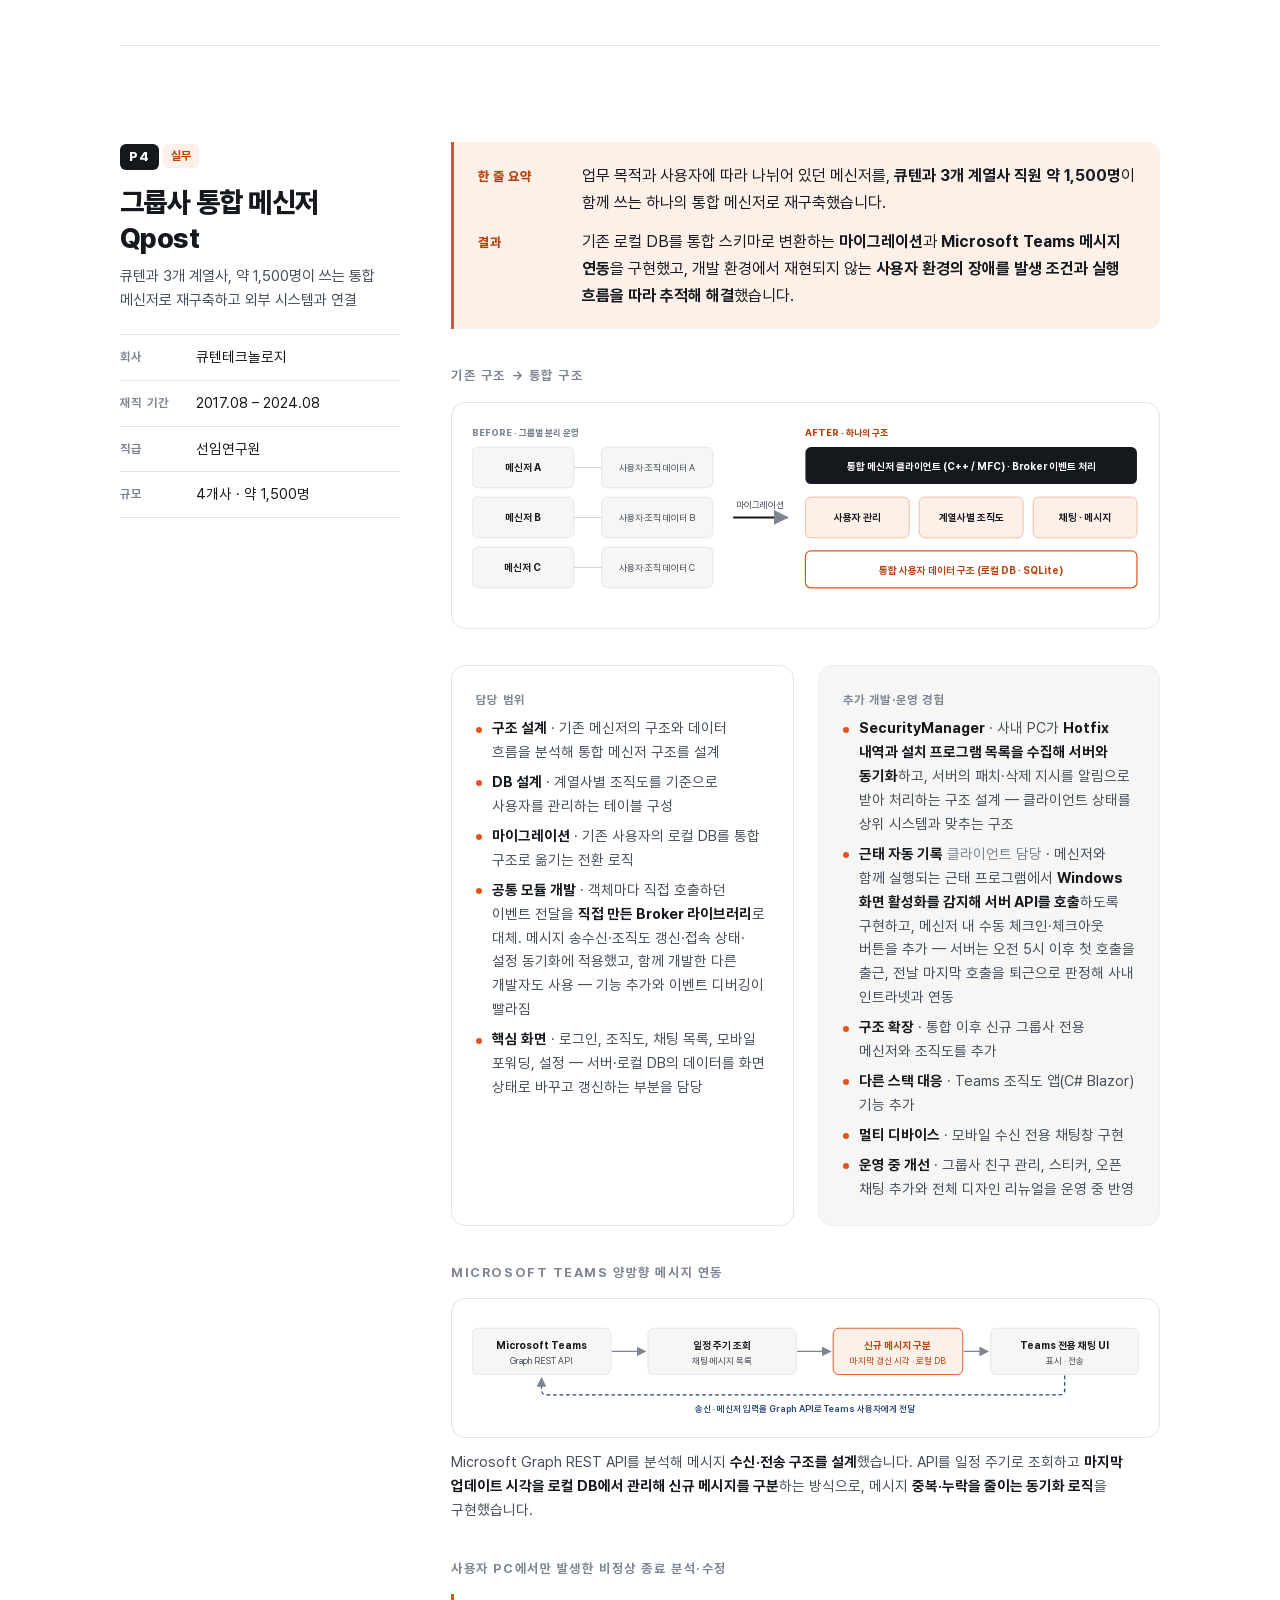
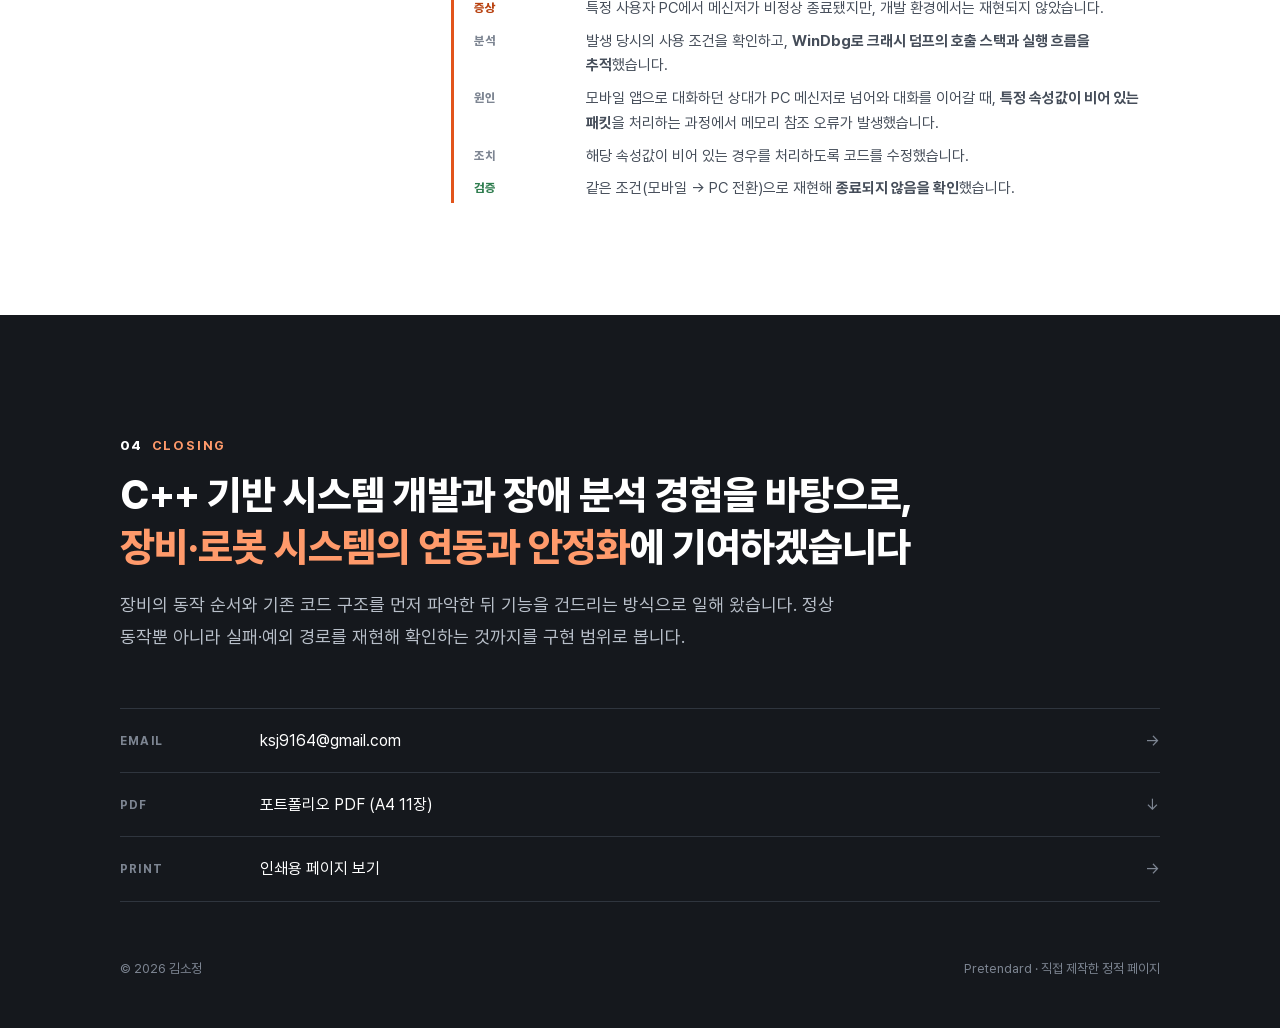
==== commit a7b1a43b: "기술 역량 02 태그 Visual Studio → Visual C++" ====
--- a/index.html
+++ b/index.html
@@ -111,7 +111,7 @@
       </div>
       <div class="cxb">
         <div class="cxh"><span class="cxn">04</span><h3>장애 분석·안정화</h3></div>
-        <div class="cxk"><span>Windows</span><span>MFC</span><span>Visual Studio</span><span>WinDbg</span></div>
+        <div class="cxk"><span>Windows</span><span>MFC</span><span>Visual C++</span><span>WinDbg</span></div>
         <ul class="dots"><li>WinDbg 크래시 덤프·호출 스택 분석으로 재현되지 않는 사용자 환경 장애를 추적·해결</li><li>LCD ID 읽기 이상을 배선 상태와 연결해 분석하고 화면 출력으로 초기화를 별도 검증</li><li>주요 동작을 <b>테스트 코드로 고정</b>해 코드를 고친 뒤 같은 기준으로 회귀 확인 — 팔레트 정렬·자세 추정 테스트 4종, 교통 시나리오 8종</li></ul>
         <div class="cxe">근거 · <a href="#p4">P4</a> · <a href="#p2">P2</a> · <a href="#p1">P1</a></div>
       </div>
